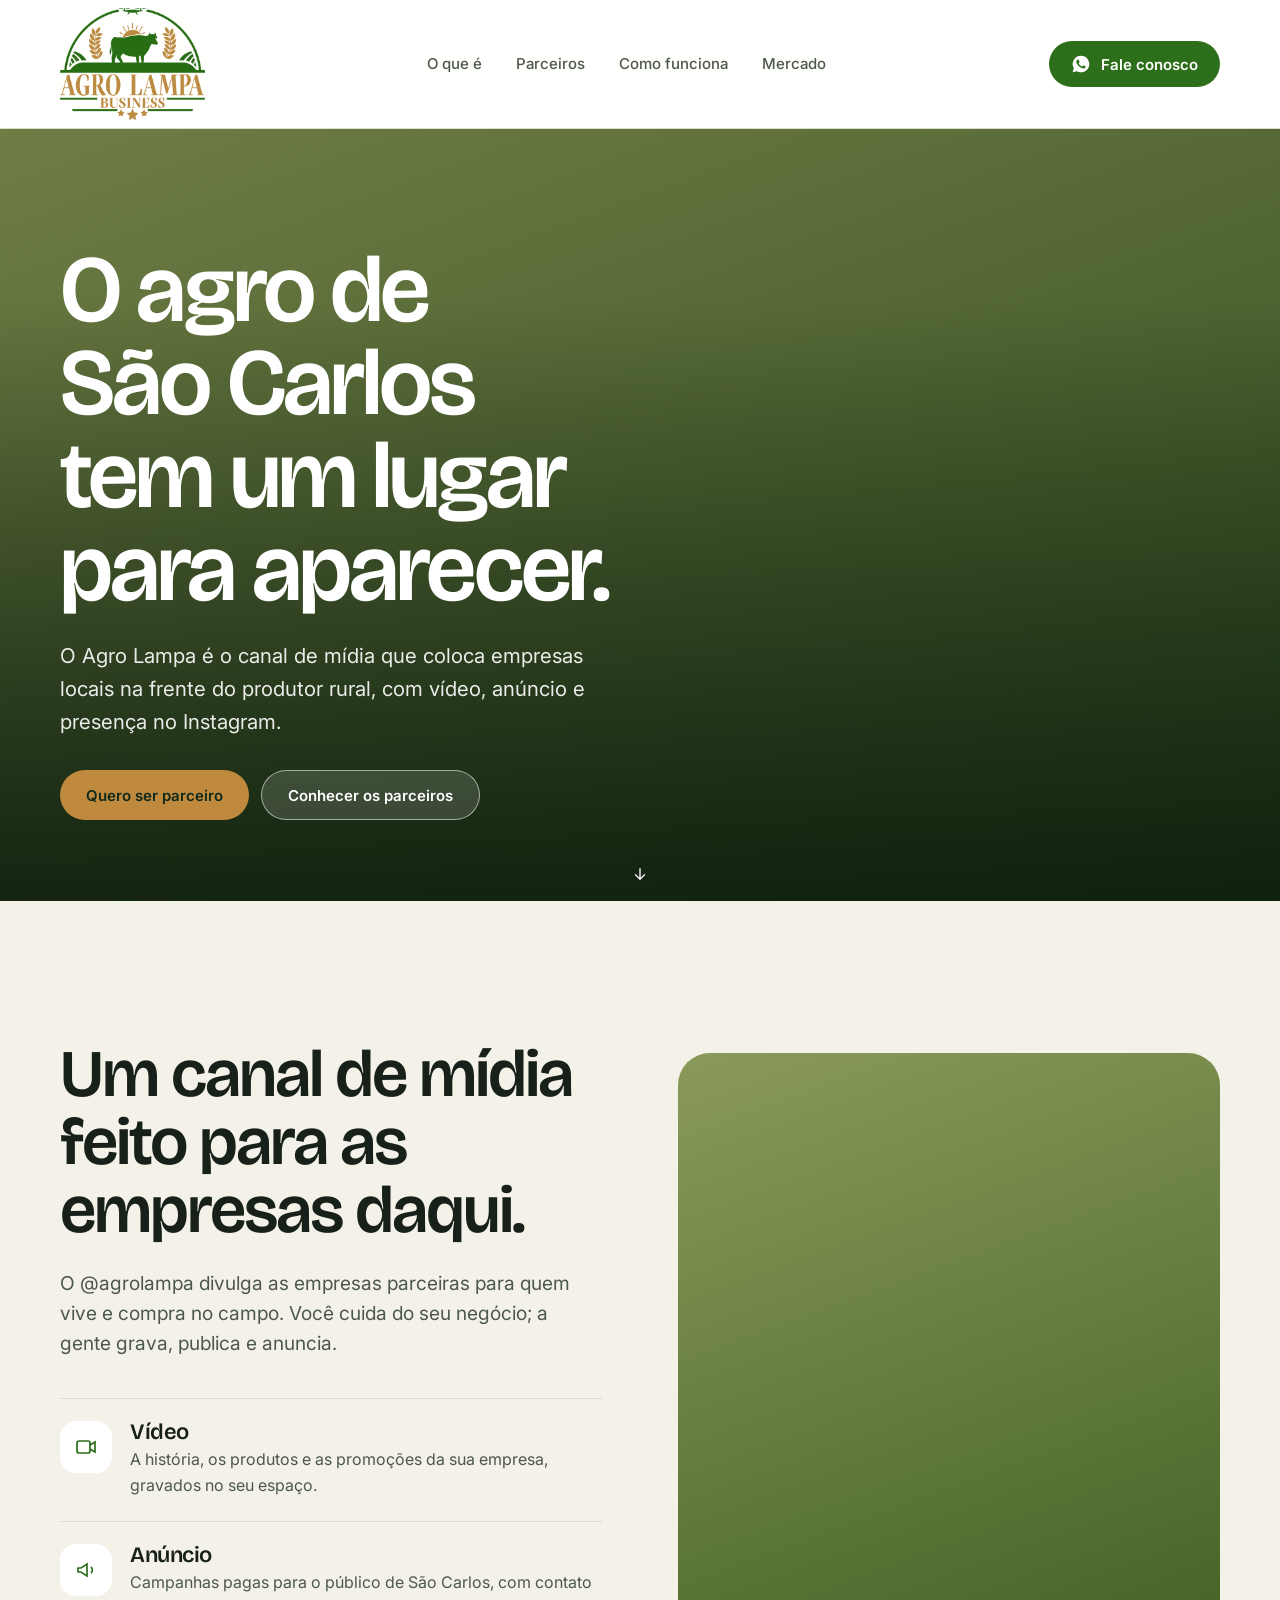
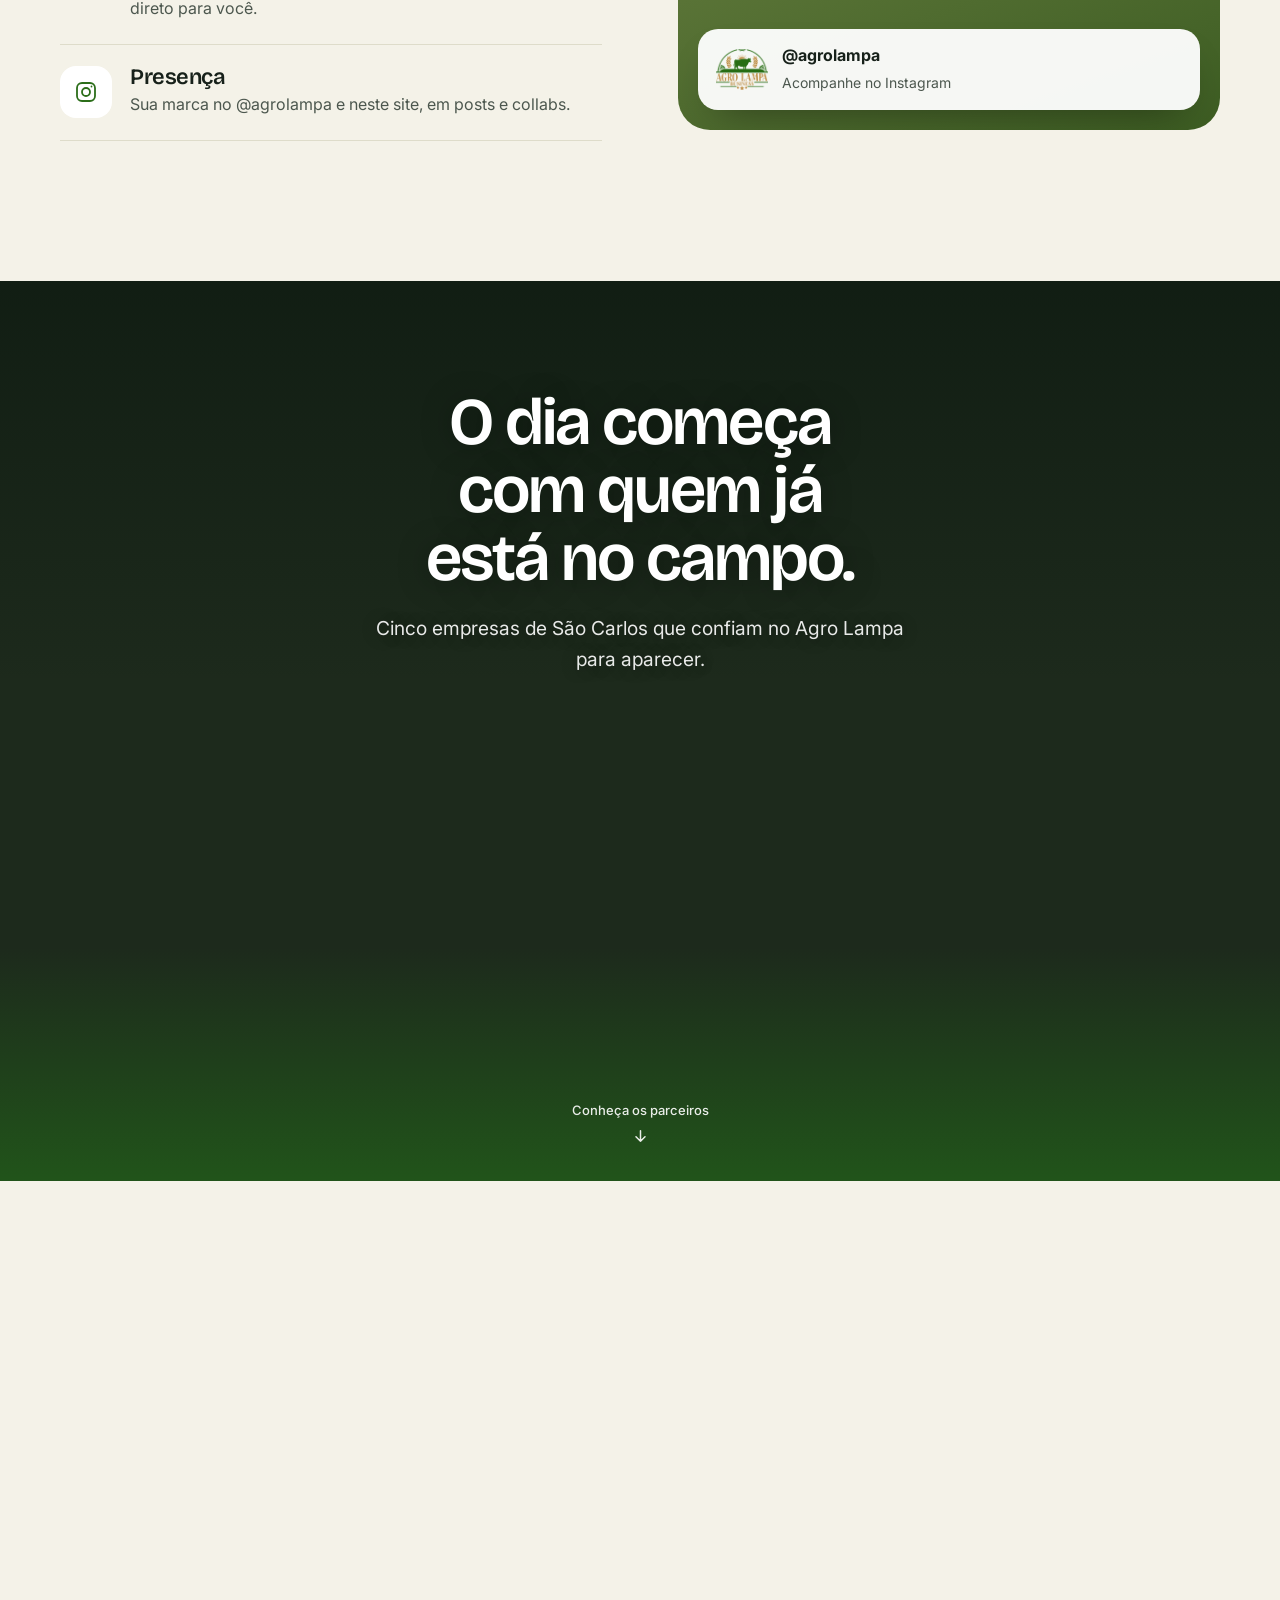
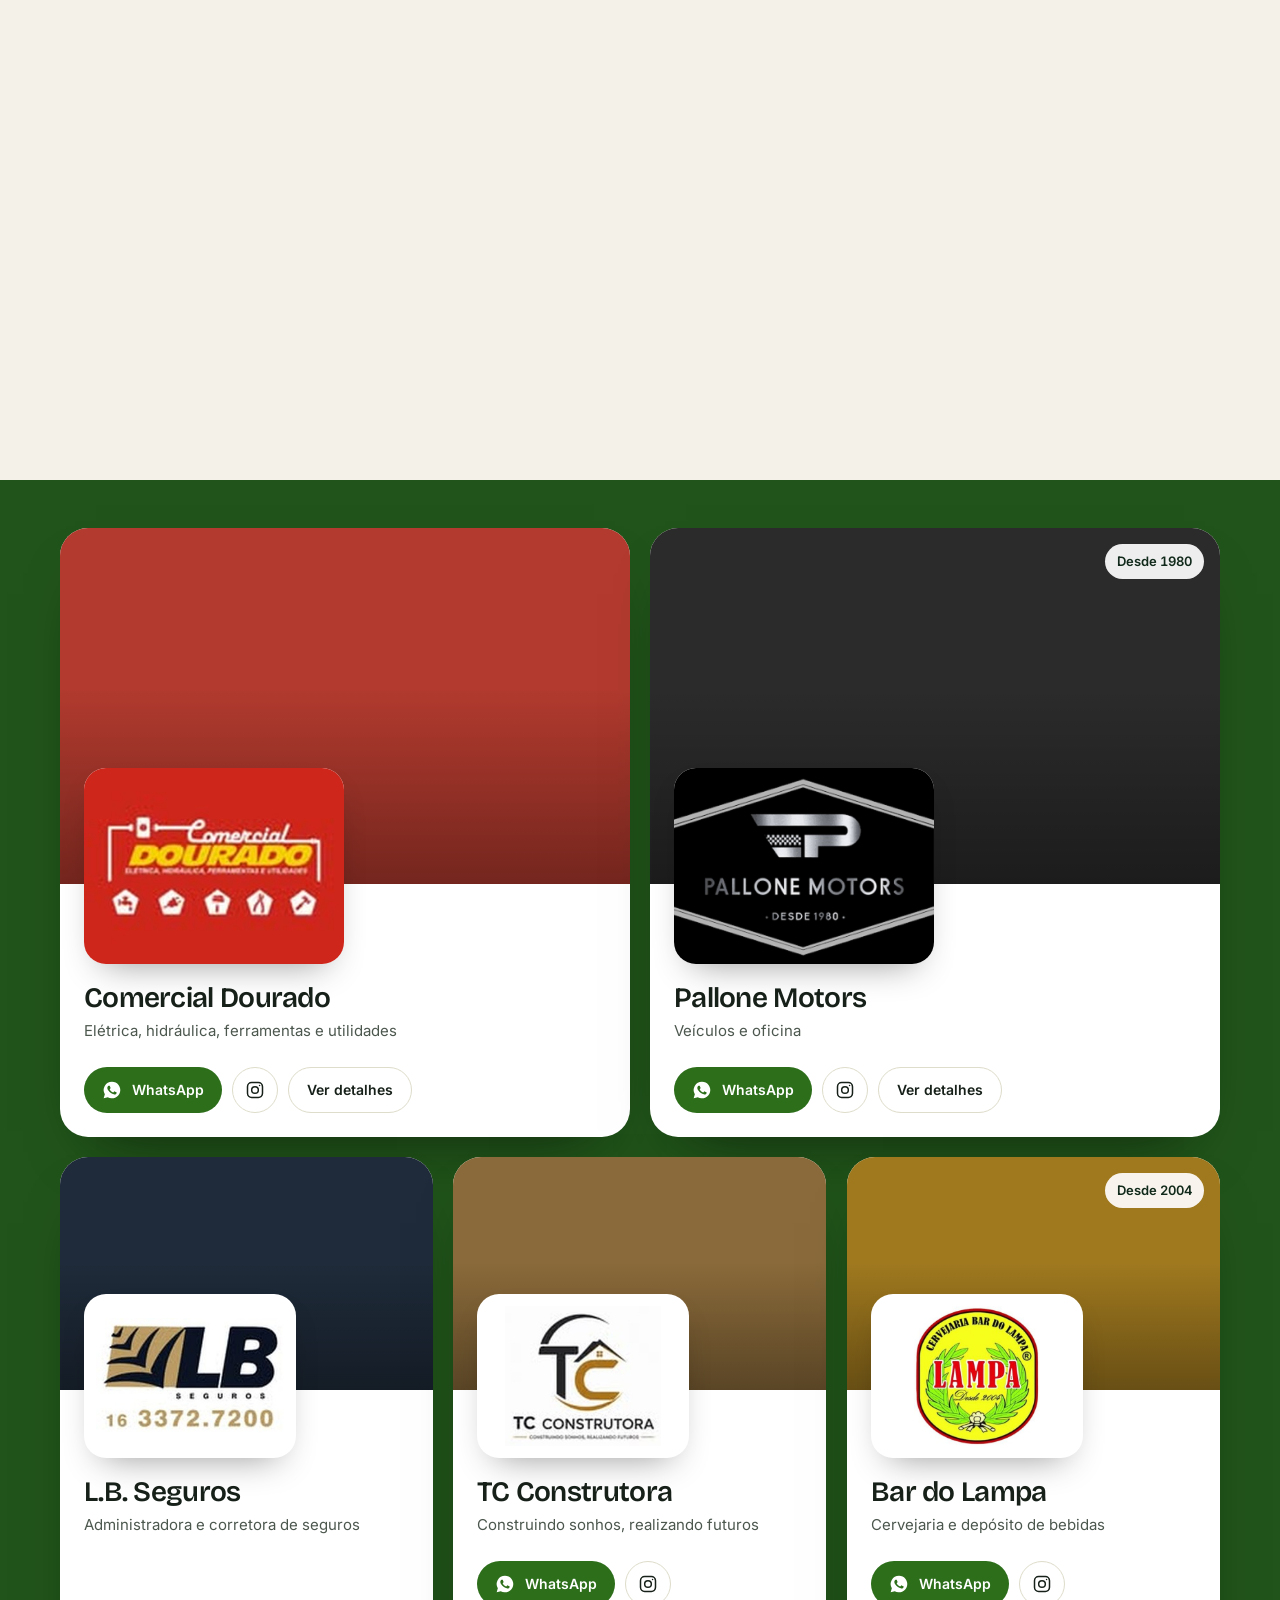
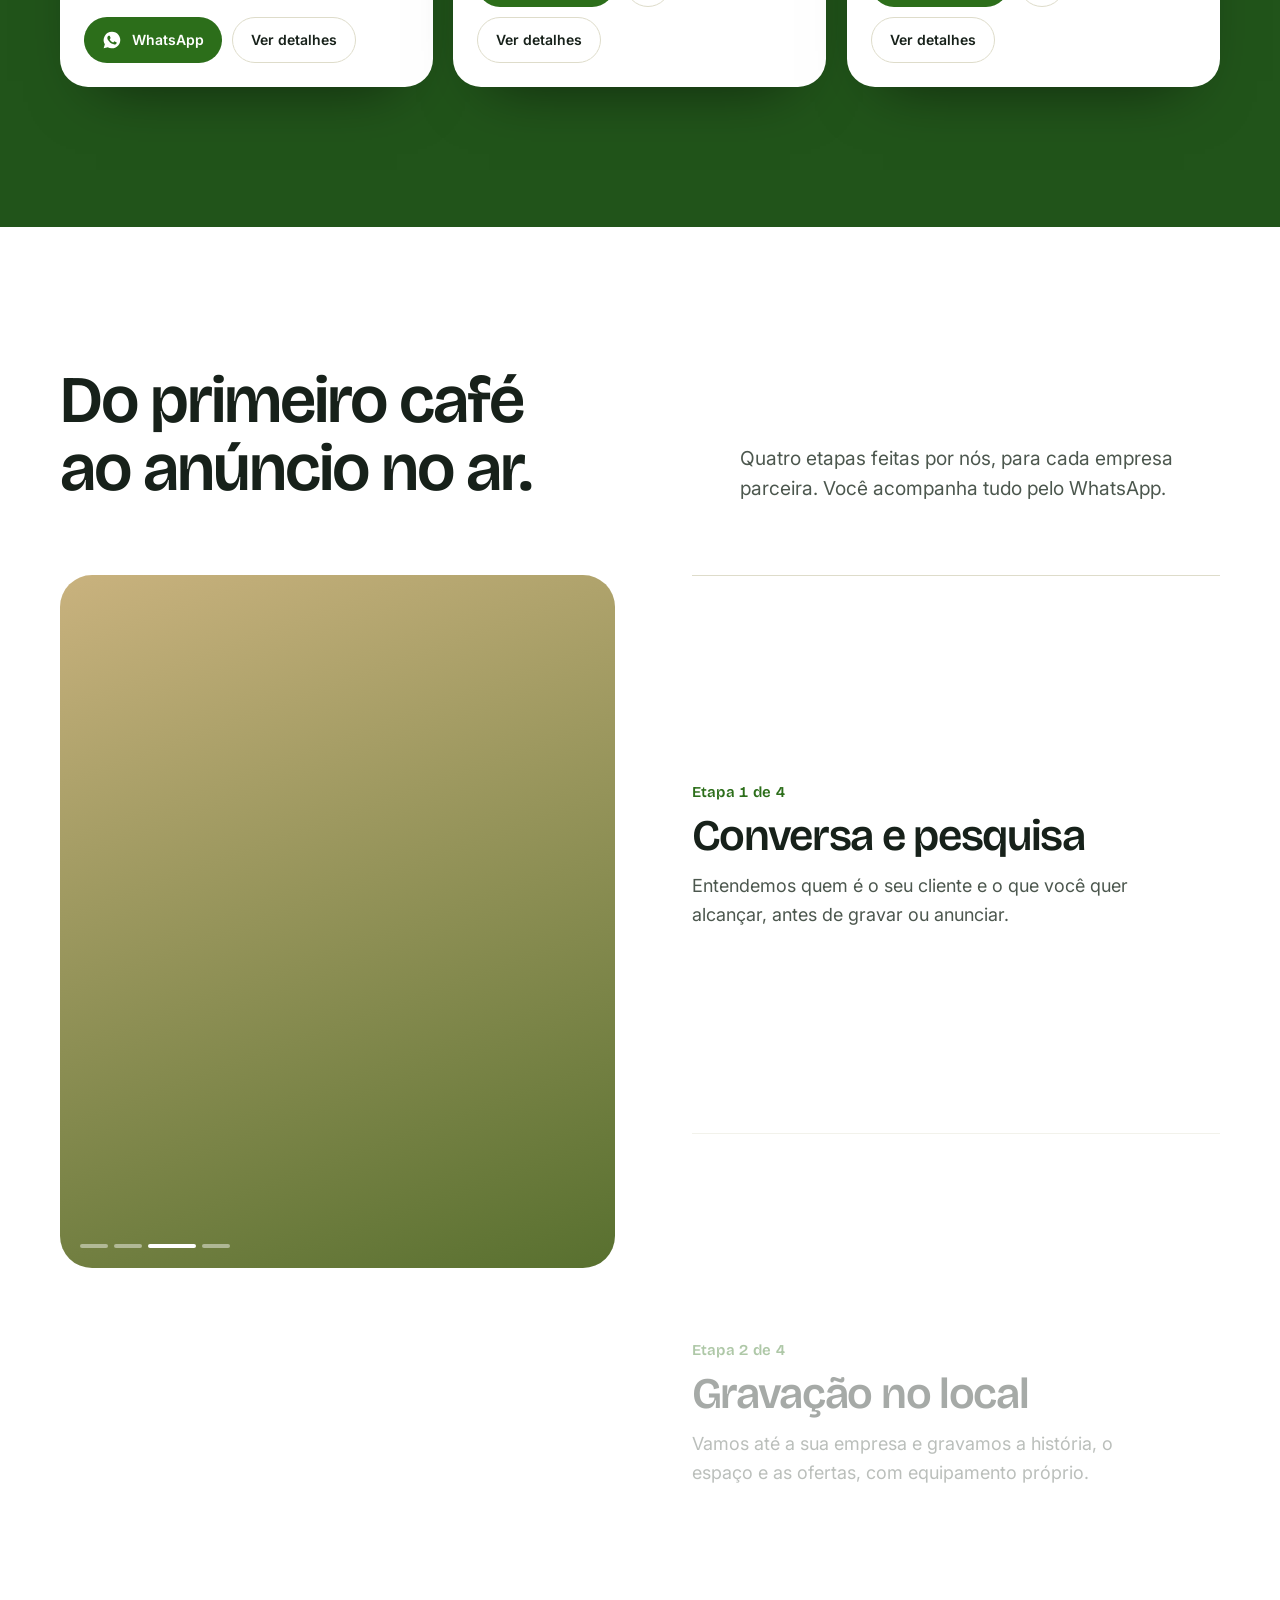
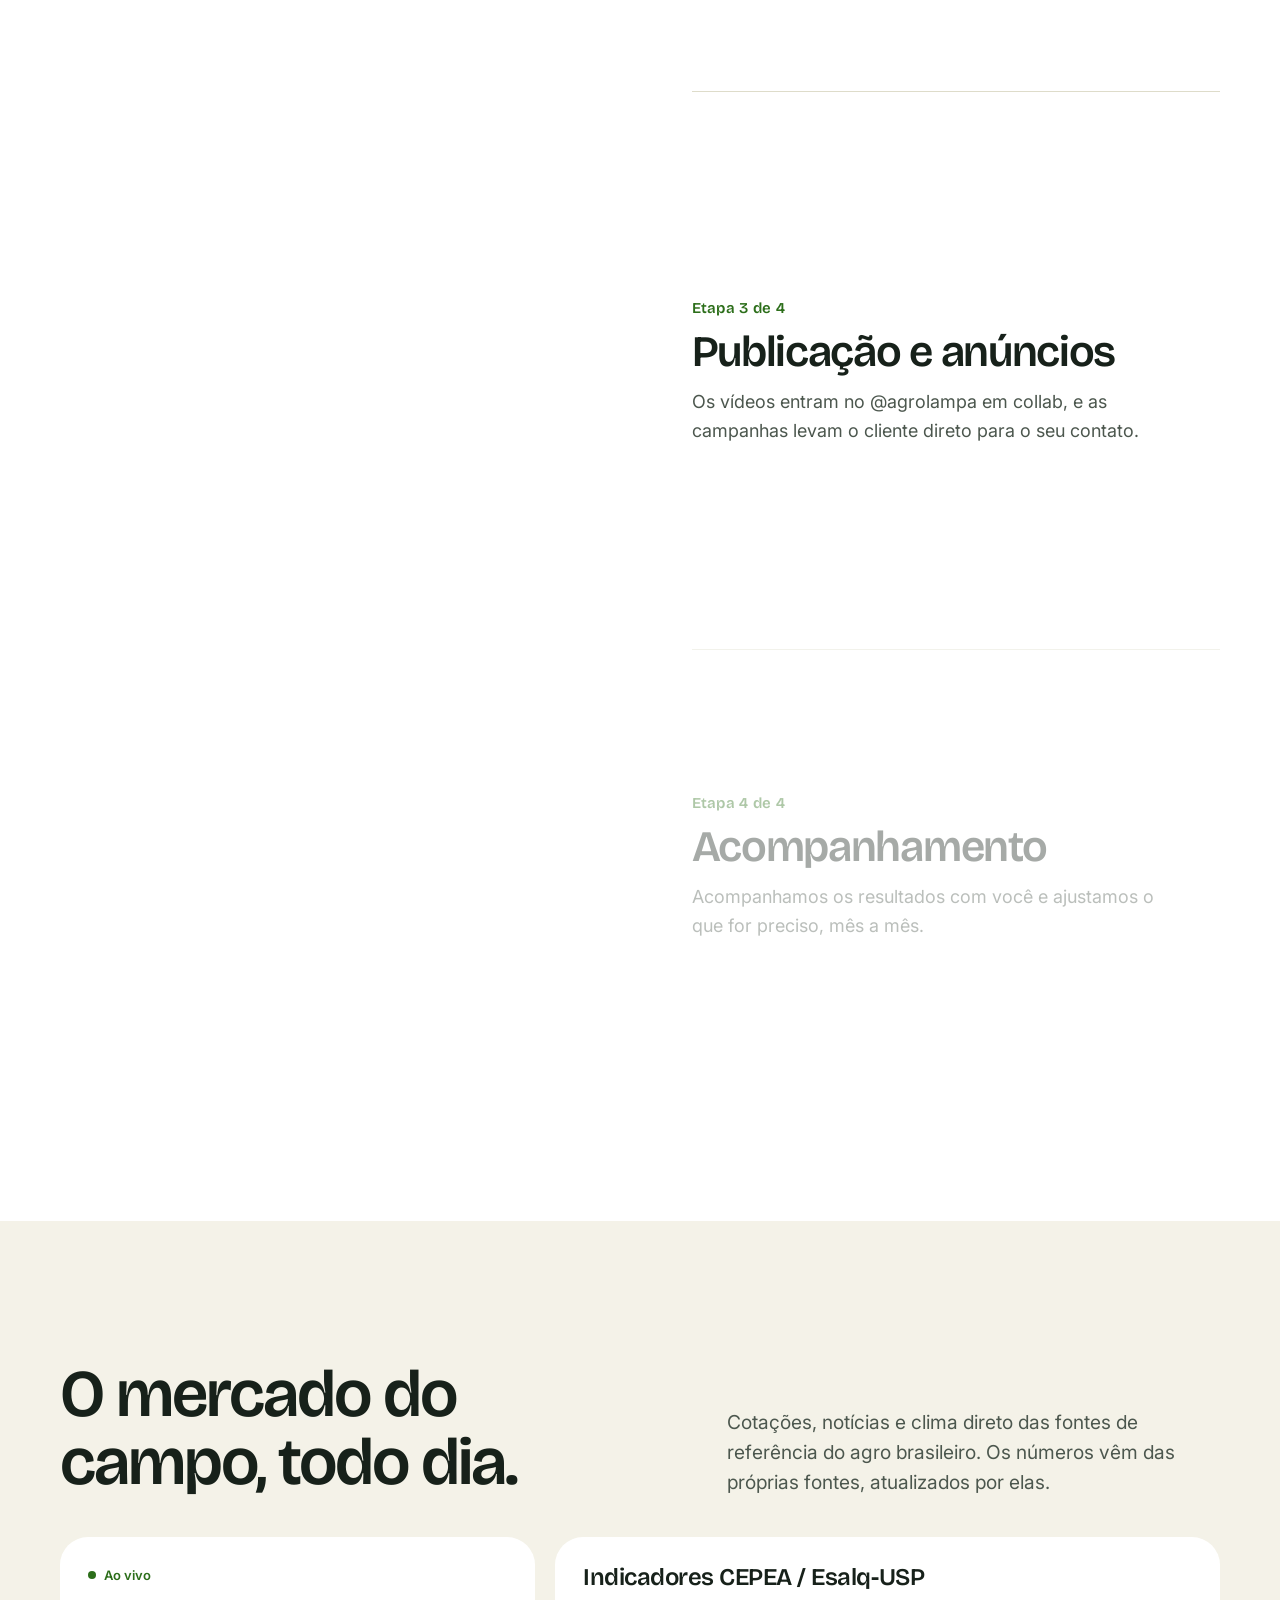
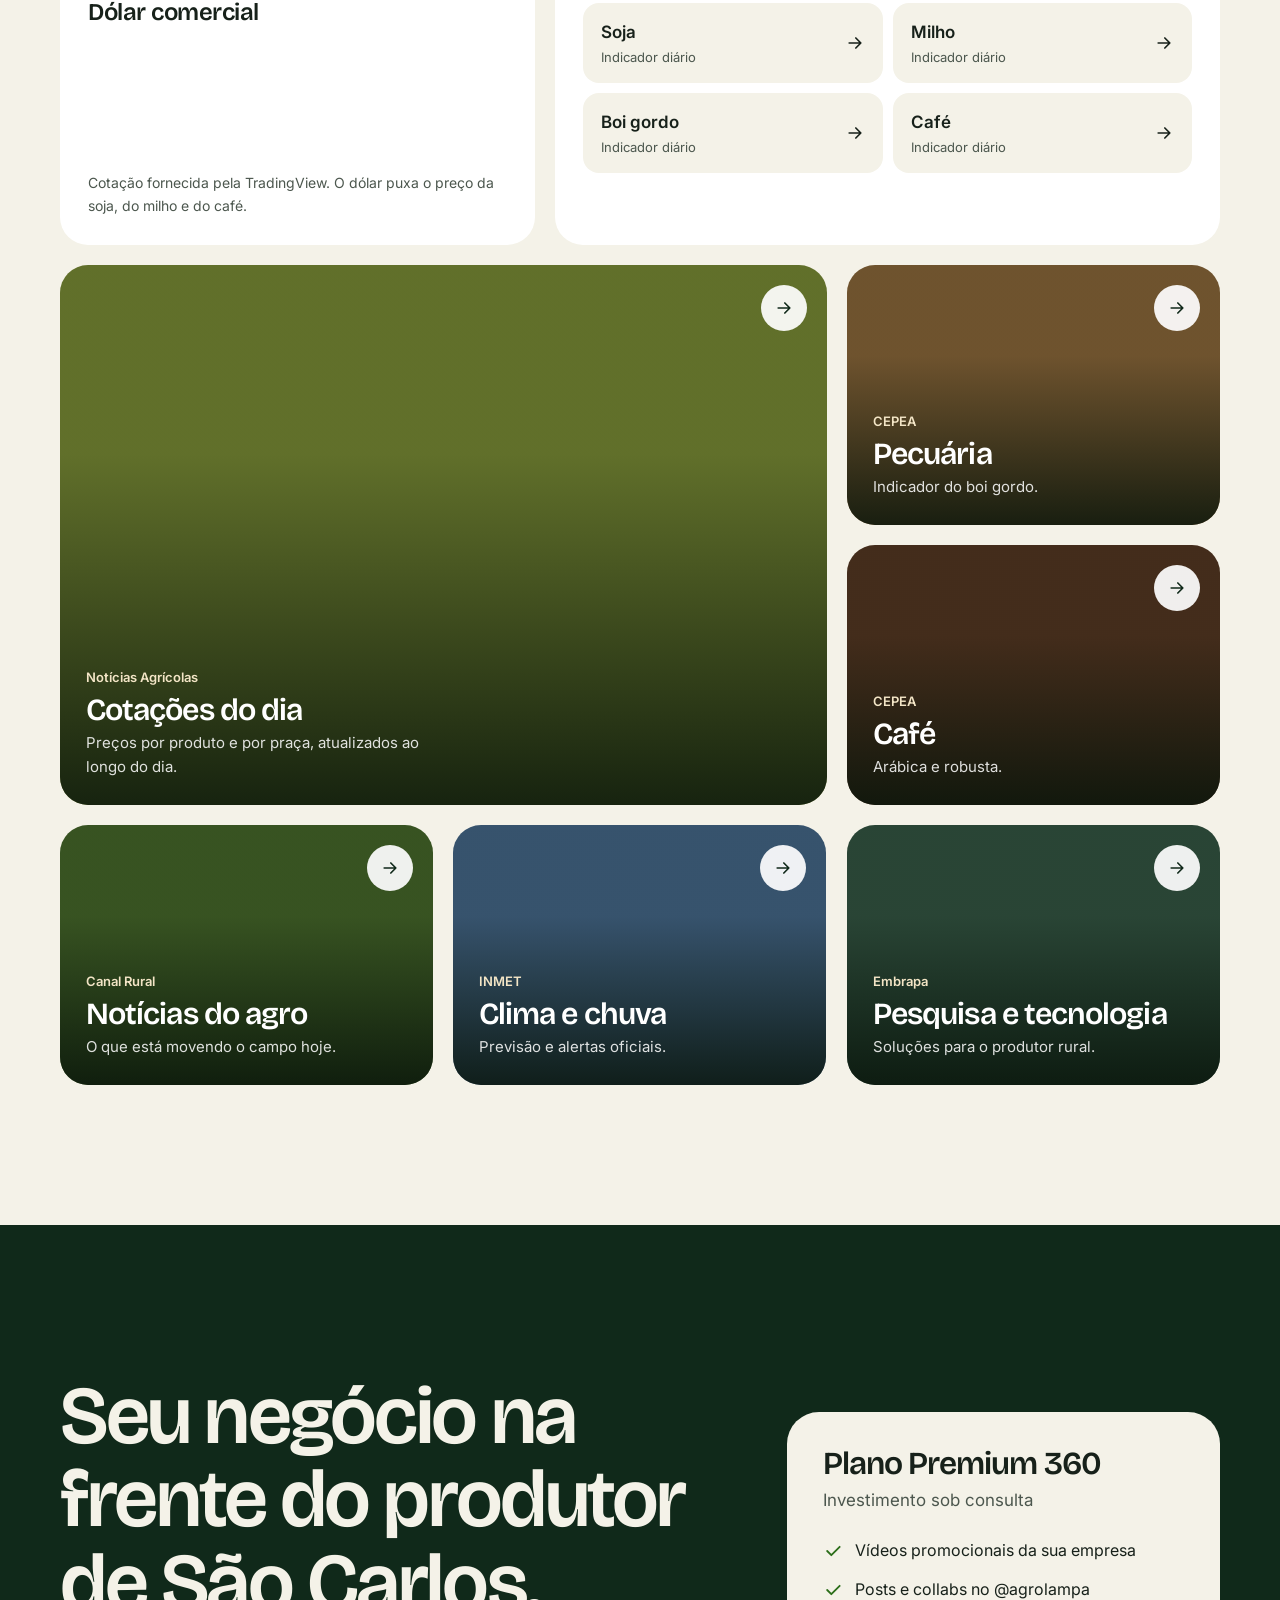
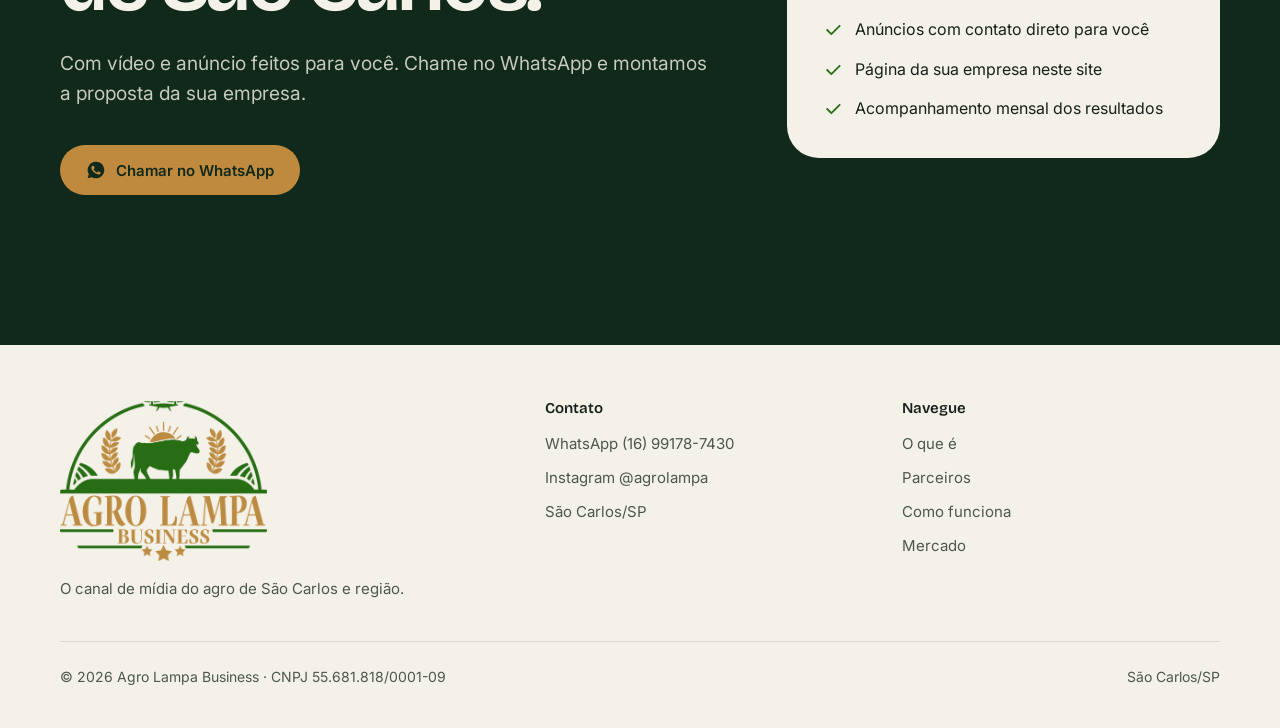
==== index.html @ 2cffe20c "Logo maior no cabeçalho e no rodapé; corrige rolagem lateral no celular Co-Authored-By: Claude Opus " ====
<!doctype html>
<html lang="pt-BR">
<head>
<meta charset="utf-8">
<meta name="viewport" content="width=device-width, initial-scale=1">
<title>Agro Lampa Business — O canal de mídia do agro de São Carlos</title>
<meta name="description" content="O Agro Lampa divulga empresas de São Carlos e região com vídeo, anúncio e presença no @agrolampa. Conheça os parceiros e fale com a gente pelo WhatsApp.">
<meta property="og:title" content="Agro Lampa Business — O canal de mídia do agro de São Carlos">
<meta property="og:description" content="Vídeo, anúncio e presença no @agrolampa para empresas de São Carlos e região.">
<meta property="og:url" content="https://www.agrolampa.com.br/">
<meta property="og:type" content="website">
<meta property="og:image" content="https://www.agrolampa.com.br/img/logo.png">
<meta name="theme-color" content="#ffffff">
<link rel="canonical" href="https://www.agrolampa.com.br/">
<link rel="icon" type="image/png" href="img/logo.png">
<link rel="preconnect" href="https://fonts.googleapis.com">
<link rel="preconnect" href="https://fonts.gstatic.com" crossorigin>
<link href="https://fonts.googleapis.com/css2?family=Bricolage+Grotesque:opsz,wght@12..96,400;12..96,500;12..96,600;12..96,700&family=Inter:wght@400;500;600&display=swap" rel="stylesheet">
<link rel="stylesheet" href="sites-incriveis.css">
<script src="sites-incriveis.js" defer></script>
<style>
/* Mundo: manhã no campo. Página clara e luminosa; o verde e o dourado do logo carregam a marca.
   Curva: foto → claro → amanhecer → campo verde (parceiros) → branco → claro → floresta → claro */
:root{
  --canvas:#f4f2e8; --branco:#ffffff; --tinta:#17211a; --tinta-suave:#4c574e; --linha:#dedcca;
  --folha:#2c6e1a; --folha-escura:#1f5212; --campo:#21541a; --floresta:#10291a;
  --ouro:#c08a3e; --ouro-claro:#f3e5c6; --creme-texto:#f4f2e8;
  --display:'Bricolage Grotesque', 'Segoe UI', system-ui, sans-serif;
  --sans:'Inter', ui-sans-serif, system-ui, -apple-system, 'Segoe UI', Roboto, sans-serif;
  --max:1240px; --gutter:clamp(16px,4vw,40px);
  --ease:cubic-bezier(.22,1,.36,1);
}
*{box-sizing:border-box;margin:0;padding:0}
html{scroll-behavior:smooth;scroll-padding-top:128px}
@media (prefers-reduced-motion:reduce){html{scroll-behavior:auto}}
body{background:var(--canvas);color:var(--tinta);font-family:var(--sans);font-size:17px;line-height:1.6;-webkit-font-smoothing:antialiased;overflow-x:hidden}
::selection{background:var(--ouro-claro);color:var(--floresta)}
img{display:block;max-width:100%}
main{overflow-x:clip}
a{color:inherit;text-underline-offset:4px}
:focus-visible{outline:3px solid var(--ouro);outline-offset:3px;border-radius:6px}
.wrap{max-width:var(--max);margin:0 auto;padding-left:max(var(--gutter), env(safe-area-inset-left,0px));padding-right:max(var(--gutter), env(safe-area-inset-right,0px))}
h1,h2,h3{font-family:var(--display);font-weight:600;letter-spacing:-.03em;line-height:1.02;text-wrap:balance}
h2{font-size:clamp(36px,5.2vw,68px)}
.lead{font-size:clamp(17px,1.5vw,20px);line-height:1.55;max-width:58ch;color:var(--tinta-suave)}
.icone{width:20px;height:20px;flex:none}

/* Botões */
.btn{display:inline-flex;align-items:center;justify-content:center;gap:10px;border-radius:100px;padding:14px 26px;min-height:50px;font:600 15px/1 var(--sans);text-decoration:none;border:0;cursor:pointer;transition:background .25s ease,transform .25s var(--ease),box-shadow .25s ease}
.btn:hover{transform:translateY(-2px)}
.btn-folha{background:var(--folha);color:#fff}
.btn-folha:hover{background:var(--folha-escura);box-shadow:0 10px 24px -10px rgba(31,82,18,.55)}
.btn-ouro{background:var(--ouro);color:var(--floresta)}
.btn-ouro:hover{background:#d39d52;box-shadow:0 10px 24px -10px rgba(192,138,62,.6)}
.btn-claro{background:rgba(255,255,255,.14);color:#fff;border:1px solid rgba(255,255,255,.55);backdrop-filter:blur(6px)}
.btn-claro:hover{background:rgba(255,255,255,.24)}
.btn-linha{background:transparent;color:var(--tinta);border:1px solid var(--linha)}
.btn-linha:hover{border-color:var(--tinta)}
.redondo{width:50px;min-width:50px;padding:0}

/* Cabeçalho branco com o logo original */
.topo{position:sticky;top:0;z-index:40;background:rgba(255,255,255,.94);backdrop-filter:saturate(1.4) blur(10px);border-bottom:1px solid var(--linha)}
.topo .wrap{display:flex;align-items:center;justify-content:space-between;gap:24px;height:128px}
.marca img{height:112px;width:auto;transition:transform .3s var(--ease)}
.marca:hover img{transform:scale(1.03)}
.menu{display:flex;gap:6px;list-style:none}
.menu a{display:block;padding:10px 14px;border-radius:100px;text-decoration:none;font-size:15px;font-weight:500;color:var(--tinta-suave);transition:background .2s ease,color .2s ease}
.menu a:hover{background:var(--canvas);color:var(--tinta)}
.topo .btn{min-height:46px;padding:12px 22px}
@media (max-width:920px){.menu{display:none}.topo .wrap{height:100px}.marca img{height:86px}.topo .btn{padding:10px 16px;font-size:14px;min-height:42px}}

/* 1 — Abertura */
.abertura{position:relative;min-height:min(820px,calc(100svh - 128px));display:flex;align-items:flex-end;overflow:hidden;color:#fff;background:linear-gradient(160deg,#6f7d45,#2f4a1d)}
.abertura-foto{position:absolute;inset:-10% 0;width:100%;height:120%;object-fit:cover}
.abertura::after{content:"";position:absolute;inset:auto 0 0;height:78%;background:linear-gradient(to top,rgba(9,24,12,.82),rgba(9,24,12,0));pointer-events:none}
.abertura .descer{bottom:18px}
.abertura .wrap{position:relative;z-index:1;width:100%;padding-block:clamp(48px,9vh,96px)}
.abertura h1{font-size:clamp(46px,7.4vw,104px);max-width:12ch;line-height:.98}
.abertura p{font-size:clamp(17px,1.6vw,21px);max-width:44ch;margin:24px 0 32px;color:rgba(255,255,255,.9)}
.acoes{display:flex;flex-wrap:wrap;gap:12px}

/* 2 — O que é */
.oque{padding-block:clamp(80px,11vw,140px)}
.oque-grade{display:grid;grid-template-columns:1fr 1fr;gap:clamp(40px,6vw,96px);align-items:center}
.oque h2{margin-bottom:24px;max-width:13ch}
.pilares{list-style:none;margin-top:40px;border-top:1px solid var(--linha)}
.pilares li{display:grid;grid-template-columns:52px 1fr;gap:18px;align-items:start;padding:22px 0;border-bottom:1px solid var(--linha)}
.pilares .ico{width:52px;height:52px;border-radius:16px;background:var(--branco);display:grid;place-items:center;color:var(--folha)}
.pilares .ico svg{width:24px;height:24px}
.pilares h3{font-size:22px;letter-spacing:-.02em;margin-bottom:4px}
.pilares p{color:var(--tinta-suave);font-size:16px}
.oque-midia{position:relative;border-radius:32px;overflow:hidden;aspect-ratio:4/5;max-width:100%;background:linear-gradient(160deg,#8a9a58,#3c5c22)}
.oque-midia img{width:100%;height:100%;object-fit:cover}
.selo-insta{position:absolute;left:20px;bottom:20px;right:20px;display:flex;align-items:center;gap:14px;background:rgba(255,255,255,.95);border-radius:20px;padding:14px 18px;text-decoration:none;box-shadow:0 18px 40px -20px rgba(0,0,0,.45)}
.selo-insta img{width:52px;height:52px;object-fit:contain}
.selo-insta b{display:block;font-size:16px}
.selo-insta span{font-size:14px;color:var(--tinta-suave)}
@media (max-width:900px){.oque-grade{grid-template-columns:1fr}.oque-midia{aspect-ratio:4/3}}

/* 3 — Amanhecer: foto real que clareia e sobe com a rolagem */
.amanhecer .fx-palco{display:block;background:#1d2a1c}
.nascer{position:absolute;inset:0;width:100%;height:100%;object-fit:cover;transform-origin:50% 70%;
  transform:translateY(calc((1 - var(--progresso,0)) * 10%)) scale(calc(1.22 - var(--progresso,0) * .22));
  filter:brightness(calc(.42 + var(--progresso,0) * .63)) saturate(calc(.7 + var(--progresso,0) * .45))}
.amanhecer .fx-palco::before{content:"";position:absolute;inset:0;z-index:1;pointer-events:none;
  background:linear-gradient(to bottom,rgba(10,22,14,.62),rgba(10,22,14,0) 45%);opacity:calc(1 - var(--progresso,0) * .45)}
.amanhecer .fx-palco::after{content:"";position:absolute;inset:auto 0 0;height:26%;z-index:1;pointer-events:none;background:linear-gradient(to bottom,rgba(33,84,26,0),var(--campo))}
.amanhecer .wrap{position:relative;z-index:3;padding-top:clamp(56px,12vh,120px);text-align:center;color:#fff}
.amanhecer h2{margin:0 auto;max-width:14ch;text-shadow:0 2px 30px rgba(0,0,0,.35)}
.amanhecer p{margin:20px auto 0;max-width:46ch;font-size:clamp(17px,1.5vw,20px);color:rgba(255,255,255,.9);text-shadow:0 1px 16px rgba(0,0,0,.4)}
.previa-logos{position:absolute;z-index:3;left:0;right:0;bottom:clamp(84px,14vh,130px);display:flex;justify-content:center;gap:clamp(10px,2vw,18px);flex-wrap:wrap;padding-inline:16px}
.previa-logos span{width:clamp(54px,8vw,96px);aspect-ratio:1;border-radius:20px;background:#fff;display:grid;place-items:center;padding:8px;box-shadow:0 16px 36px -16px rgba(0,0,0,.55);overflow:hidden}
.previa-logos span.cheio{padding:0}
.previa-logos img{width:100%;height:100%;object-fit:contain}
.previa-logos span.cheio img{object-fit:cover}
/* Seta pequena para descer */
.descer{position:absolute;z-index:4;left:50%;bottom:clamp(20px,4vh,36px);transform:translateX(-50%);display:flex;flex-direction:column;align-items:center;gap:6px;color:#fff;text-decoration:none;font-size:13px;font-weight:500;opacity:.9}
.descer svg{width:18px;height:18px;animation:descer 1.8s var(--ease) infinite}
.descer:hover{opacity:1}
@keyframes descer{0%,100%{transform:translateY(0)}50%{transform:translateY(5px)}}
@media (prefers-reduced-motion:reduce){.descer svg{animation:none}}
.fx-reduzido .amanhecer{--progresso:1}
.fx-reduzido .amanhecer .fx-palco{min-height:92vh;position:relative}

/* 4 — Parceiros no campo */
.parceiros{background:var(--campo);color:var(--creme-texto);padding-block:clamp(24px,4vw,48px) clamp(88px,11vw,140px);margin-top:-1px}
.grade-parceiros{display:grid;grid-template-columns:repeat(6,1fr);gap:20px}
.parceiro{grid-column:span 2;background:var(--branco);color:var(--tinta);border-radius:28px;overflow:hidden;display:flex;flex-direction:column;box-shadow:0 30px 60px -36px rgba(0,0,0,.6);transition:transform .45s var(--ease),box-shadow .45s var(--ease)}
.parceiro:hover{transform:translateY(-6px);box-shadow:0 40px 70px -34px rgba(0,0,0,.7)}
.parceiro.grande{grid-column:span 3}
.p-foto{position:relative;aspect-ratio:16/10;max-width:100%;overflow:hidden;background:var(--tom,#8a9a58)}
.p-foto>img{width:100%;height:100%;object-fit:cover;transition:transform .9s var(--ease)}
.parceiro:hover .p-foto>img{transform:scale(1.05)}
.p-foto::after{content:"";position:absolute;inset:0;background:linear-gradient(to top,rgba(0,0,0,.35),rgba(0,0,0,0) 55%)}
.p-desde{position:absolute;z-index:1;top:16px;right:16px;background:rgba(255,255,255,.92);color:var(--floresta);font-size:13px;font-weight:600;padding:7px 12px;border-radius:100px;font-variant-numeric:tabular-nums}
.p-logo{position:relative;z-index:2;margin:-96px 24px 0;width:212px;height:164px;border-radius:22px;background:var(--branco);display:grid;place-items:center;padding:12px;box-shadow:0 16px 36px -18px rgba(0,0,0,.45)}
.p-logo img{width:100%;height:100%;object-fit:contain;min-height:0}
.p-logo.cheio{padding:0;overflow:hidden}
.p-logo.cheio img{width:100%;height:100%;object-fit:cover}
.parceiro.grande .p-logo{width:260px;height:196px;margin-top:-116px}
.p-corpo{padding:20px 24px 24px;display:flex;flex-direction:column;gap:6px;flex:1}
.p-corpo h3{font-size:clamp(24px,2.2vw,30px);letter-spacing:-.025em}
.p-seg{color:var(--tinta-suave);font-size:15px}
.p-acoes{display:flex;gap:10px;margin-top:auto;padding-top:18px;flex-wrap:wrap}
.p-acoes .btn{min-height:46px;padding:12px 18px;font-size:14px}
.p-acoes .redondo{width:46px;min-width:46px;padding:0}
@media (max-width:1000px){.grade-parceiros{grid-template-columns:repeat(2,1fr)}.parceiro,.parceiro.grande{grid-column:span 1}.parceiro:last-child{grid-column:1/-1}}
@media (max-width:620px){.grade-parceiros{grid-template-columns:1fr}.parceiro:last-child{grid-column:auto}.p-logo,.parceiro.grande .p-logo{width:190px;height:148px;margin-top:-84px}}

/* Detalhes do parceiro */
dialog.ficha{border:0;padding:0;border-radius:28px;width:min(640px,calc(100vw - 32px));max-height:calc(100svh - 32px);margin:auto;color:var(--tinta);background:var(--branco);box-shadow:0 40px 90px -30px rgba(0,0,0,.6)}
dialog.ficha::backdrop{background:rgba(10,24,14,.55);backdrop-filter:blur(4px)}
dialog.ficha[open]{animation:abrir .45s var(--ease)}
@keyframes abrir{from{opacity:0;transform:translateY(24px) scale(.98)}}
.ficha-topo{display:flex;align-items:center;gap:20px;padding:28px 28px 0}
.ficha-topo .p-logo{margin:0;width:132px;height:104px;box-shadow:none;border:1px solid var(--linha)}
.ficha-topo h3{font-size:30px}
.ficha-corpo{padding:20px 28px 28px;display:grid;gap:18px}
.ficha-corpo p{color:var(--tinta-suave)}
.contatos{list-style:none;display:grid;gap:10px}
.contatos li{display:flex;align-items:center;gap:12px;padding:14px 16px;border-radius:16px;background:var(--canvas)}
.contatos a{font-weight:600;text-decoration:none}
.contatos a:hover{text-decoration:underline}
.contatos small{display:block;font-size:13px;color:var(--tinta-suave)}
.fechar{position:absolute;top:14px;right:14px;width:44px;height:44px;border-radius:50%;border:0;background:var(--canvas);cursor:pointer;display:grid;place-items:center}
.fechar:hover{background:var(--linha)}
@media (prefers-reduced-motion:reduce){dialog.ficha[open]{animation:none}}

/* 5 — Como funciona: mídia fixa + passos */
.como{background:var(--branco);padding-block:clamp(88px,11vw,140px)}
.como-intro{display:flex;justify-content:space-between;align-items:flex-end;gap:32px;flex-wrap:wrap;margin-bottom:clamp(40px,6vw,72px)}
.como-intro h2{max-width:12ch}
.como-intro p{max-width:40ch}
.como-grade{display:grid;grid-template-columns:1.05fr 1fr;gap:clamp(32px,6vw,88px);align-items:start}
.como-midia{position:sticky;top:152px;aspect-ratio:4/5;max-width:100%;border-radius:32px;overflow:hidden;background:linear-gradient(160deg,#c9b27e,#58702f)}
.como-midia img{position:absolute;inset:0;width:100%;height:100%;object-fit:cover;opacity:0;transform:scale(1.08);filter:saturate(.8);transition:opacity .8s var(--ease),transform 1.4s var(--ease),filter .8s ease}
.como-midia img.ativa{opacity:1;transform:none;filter:none}
.como-marcador{position:absolute;z-index:2;left:20px;bottom:20px;display:flex;gap:6px}
.como-marcador i{width:28px;height:4px;border-radius:4px;background:rgba(255,255,255,.45);transition:background .4s ease,width .4s var(--ease)}
.como-marcador i.ativa{background:#fff;width:48px}
.passos{list-style:none}
.passo{min-height:62vh;display:flex;flex-direction:column;justify-content:center;padding-block:32px;border-top:1px solid var(--linha);opacity:.38;transition:opacity .5s ease}
.passo:last-child{min-height:48vh}
.passo.ativo{opacity:1}
.passo-num{font-family:var(--display);font-size:15px;font-weight:600;color:var(--folha);font-variant-numeric:tabular-nums;letter-spacing:.02em}
.passo h3{font-size:clamp(30px,3.4vw,44px);margin:10px 0 14px}
.passo p{color:var(--tinta-suave);max-width:44ch;font-size:18px}
.passo-img{display:none}
@media (max-width:900px){
  .como-grade{grid-template-columns:1fr}
  .como-midia{display:none}
  .passo{min-height:0;opacity:1;padding-block:28px}
  .passo-img{display:block;aspect-ratio:16/10;max-width:100%;border-radius:22px;overflow:hidden;margin-bottom:20px;background:linear-gradient(160deg,#c9b27e,#58702f)}
  .passo-img img{width:100%;height:100%;object-fit:cover}
}
.fx-reduzido .passo{opacity:1}

/* 6 — Mercado */
.mercado{padding-block:clamp(88px,11vw,140px)}
.mercado-topo{display:grid;grid-template-columns:1.1fr .9fr;gap:clamp(32px,5vw,72px);align-items:end;margin-bottom:40px}
.mercado-topo h2{max-width:13ch}
.ao-vivo{display:grid;grid-template-columns:1fr 1.4fr;gap:20px;margin-bottom:20px}
.painel{background:var(--branco);border-radius:28px;padding:28px;display:flex;flex-direction:column;gap:14px;min-width:0}
.painel h3{font-size:24px;letter-spacing:-.02em}
.painel .nota{font-size:14px;color:var(--tinta-suave)}
.pulso{display:inline-flex;align-items:center;gap:8px;font-size:13px;font-weight:600;color:var(--folha)}
.pulso::before{content:"";width:8px;height:8px;border-radius:50%;background:var(--folha);box-shadow:0 0 0 0 rgba(44,110,26,.5);animation:pulso 2s infinite}
@keyframes pulso{70%{box-shadow:0 0 0 10px rgba(44,110,26,0)}100%{box-shadow:0 0 0 0 rgba(44,110,26,0)}}
@media (prefers-reduced-motion:reduce){.pulso::before{animation:none}}
.tv{min-height:120px}
.indicadores{list-style:none;display:grid;grid-template-columns:1fr 1fr;gap:10px}
.indicadores a{display:flex;justify-content:space-between;align-items:center;gap:12px;padding:16px 18px;border-radius:16px;background:var(--canvas);text-decoration:none;font-weight:600;transition:background .2s ease}
.indicadores a:hover{background:var(--ouro-claro)}
.indicadores small{display:block;font-weight:400;font-size:13px;color:var(--tinta-suave)}
#cepea-widget:empty{display:none}
.bento{display:grid;grid-template-columns:repeat(6,1fr);grid-auto-rows:minmax(260px,auto);gap:20px}
.tema{position:relative;grid-column:span 2;border-radius:28px;overflow:hidden;color:#fff;text-decoration:none;display:flex;align-items:flex-end;min-height:260px;background:var(--tom,#4d6a2c);isolation:isolate}
.tema.largo{grid-column:span 4}
.tema.alto{grid-row:span 2}
.tema img{position:absolute;inset:0;width:100%;height:100%;object-fit:cover;z-index:-2;transition:transform .9s var(--ease)}
.tema::before{content:"";position:absolute;inset:0;z-index:-1;background:linear-gradient(to top,rgba(8,20,10,.85),rgba(8,20,10,.1) 65%)}
.tema:hover img{transform:scale(1.06)}
.tema-txt{padding:26px;display:grid;gap:6px}
.tema-fonte{font-size:13px;font-weight:600;color:var(--ouro-claro)}
.tema h3{font-size:clamp(24px,2.4vw,34px)}
.tema p{font-size:15px;color:rgba(255,255,255,.86);max-width:40ch}
.tema .seta{position:absolute;top:20px;right:20px;width:46px;height:46px;border-radius:50%;background:rgba(255,255,255,.92);color:var(--floresta);display:grid;place-items:center;transition:transform .4s var(--ease)}
.tema:hover .seta{transform:rotate(-45deg)}
@media (max-width:1000px){.mercado-topo,.ao-vivo{grid-template-columns:1fr}.bento{grid-template-columns:repeat(2,1fr)}.tema,.tema.largo{grid-column:span 1}.tema.alto{grid-row:auto}.tema.largo{grid-column:1/-1}}
@media (max-width:620px){.bento{grid-template-columns:1fr}.tema.largo{grid-column:auto}.indicadores{grid-template-columns:1fr}}

/* 7 — Fechamento */
.fechamento{background:var(--floresta);color:var(--creme-texto);padding-block:clamp(96px,12vw,150px)}
.fechamento-grade{display:grid;grid-template-columns:1.2fr .8fr;gap:clamp(40px,6vw,88px);align-items:center}
.fechamento h2{font-size:clamp(42px,6.4vw,84px);max-width:13ch;margin-bottom:24px}
.fechamento .lead{color:rgba(244,242,232,.8);margin-bottom:36px}
.plano{background:var(--canvas);color:var(--tinta);border-radius:32px;padding:36px}
.plano h3{font-size:32px}
.plano .preco{color:var(--tinta-suave);margin-top:6px}
.plano ul{list-style:none;margin-top:24px;display:grid;gap:14px}
.plano li{display:flex;gap:12px;align-items:flex-start;font-size:16px}
.plano li svg{width:20px;height:20px;color:var(--folha);flex:none;margin-top:3px}
@media (max-width:900px){.fechamento-grade{grid-template-columns:1fr}}

/* Rodapé claro com o logo original */
.rodape{padding-block:56px 40px;font-size:15px;color:var(--tinta-suave)}
.rodape .wrap{display:grid;grid-template-columns:1.4fr 1fr 1fr;gap:40px}
.rodape img{height:160px;width:auto;margin-bottom:16px}
.rodape h4{font:600 15px/1 var(--display);color:var(--tinta);margin-bottom:16px}
.rodape ul{list-style:none;display:grid;gap:10px}
.rodape a{text-decoration:none}
.rodape a:hover{color:var(--tinta);text-decoration:underline}
.rodape .base{grid-column:1/-1;border-top:1px solid var(--linha);padding-top:24px;display:flex;justify-content:space-between;gap:12px;flex-wrap:wrap;font-size:14px}
@media (max-width:760px){.rodape .wrap{grid-template-columns:1fr}}

.zap-fixo{position:fixed;right:calc(16px + env(safe-area-inset-right,0px));bottom:calc(16px + env(safe-area-inset-bottom,0px));z-index:50;width:58px;height:58px;border-radius:50%;background:var(--folha);color:#fff;display:none;place-items:center;box-shadow:0 12px 28px -10px rgba(0,0,0,.5)}
.zap-fixo svg{width:28px;height:28px}
@media (max-width:760px){.zap-fixo{display:grid}}
</style>
</head>
<body>

<svg width="0" height="0" style="position:absolute" aria-hidden="true">
  <symbol id="i-zap" viewBox="0 0 24 24"><path fill="currentColor" d="M12 2a10 10 0 0 0-8.6 15.1L2 22l5-1.3A10 10 0 1 0 12 2Zm5.3 14.1c-.2.6-1.3 1.2-1.8 1.2-.5.1-1 .1-3.3-.8-2.8-1.1-4.5-3.9-4.7-4.1-.1-.2-1.1-1.5-1.1-2.9s.7-2.1 1-2.4c.3-.3.6-.3.8-.3h.6c.2 0 .4 0 .6.5l.8 2c.1.2.1.4 0 .5l-.4.6-.4.4c-.1.2-.3.3-.1.6.2.3.8 1.3 1.6 2.1 1.1 1 2 1.3 2.3 1.4.3.1.5.1.6-.1l.8-1c.2-.3.4-.2.6-.1l1.9.9c.3.1.5.2.5.3.1.2.1.7-.2 1.2Z"/></symbol>
  <symbol id="i-insta" viewBox="0 0 24 24"><g fill="none" stroke="currentColor" stroke-width="1.8"><rect x="3" y="3" width="18" height="18" rx="5"/><circle cx="12" cy="12" r="4"/><circle cx="17.5" cy="6.5" r=".9" fill="currentColor" stroke="none"/></g></symbol>
  <symbol id="i-tel" viewBox="0 0 24 24"><path fill="none" stroke="currentColor" stroke-width="1.8" stroke-linejoin="round" d="M5 4h4l2 5-2.5 1.5a11 11 0 0 0 5 5L15 13l5 2v4a2 2 0 0 1-2 2A16 16 0 0 1 3 6a2 2 0 0 1 2-2Z"/></symbol>
  <symbol id="i-mail" viewBox="0 0 24 24"><g fill="none" stroke="currentColor" stroke-width="1.8"><rect x="3" y="5" width="18" height="14" rx="3"/><path d="m4 7 8 6 8-6"/></g></symbol>
  <symbol id="i-seta" viewBox="0 0 24 24"><path fill="none" stroke="currentColor" stroke-width="2" stroke-linecap="round" stroke-linejoin="round" d="M5 12h14M13 6l6 6-6 6"/></symbol>
  <symbol id="i-x" viewBox="0 0 24 24"><path fill="none" stroke="currentColor" stroke-width="2" stroke-linecap="round" d="M6 6l12 12M18 6 6 18"/></symbol>
  <symbol id="i-ok" viewBox="0 0 24 24"><path fill="none" stroke="currentColor" stroke-width="2.2" stroke-linecap="round" stroke-linejoin="round" d="m5 12 5 5L20 7"/></symbol>
</svg>

<header class="topo">
  <div class="wrap">
    <a class="marca" href="#inicio" aria-label="Agro Lampa Business — início"><img src="img/logo.png" alt="Agro Lampa Business" width="162" height="112"></a>
    <nav aria-label="Principal">
      <ul class="menu">
        <li><a href="#o-que-e">O que é</a></li>
        <li><a href="#parceiros">Parceiros</a></li>
        <li><a href="#como-funciona">Como funciona</a></li>
        <li><a href="#mercado">Mercado</a></li>
      </ul>
    </nav>
    <a class="btn btn-folha" href="https://wa.me/5516991787430?text=Ol%C3%A1!%20Vim%20pelo%20site%20do%20Agro%20Lampa." target="_blank" rel="noopener"><svg class="icone"><use href="#i-zap"/></svg>Fale conosco</a>
  </div>
</header>

<main id="inicio">

<!-- 1 · ABERTURA -->
<section class="abertura">
  <img class="abertura-foto" data-fx-paralaxe="0.12" src="https://images.unsplash.com/photo-1500382017468-9049fed747ef?fm=jpg&q=80&w=2400&auto=format&fit=crop" alt="Campo dourado ao entardecer" onerror="this.remove()">
  <div class="wrap">
    <h1 data-fx="palavras">O agro de São Carlos tem um lugar para aparecer.</h1>
    <p data-fx="subir" data-fx-atraso="450">O Agro Lampa é o canal de mídia que coloca empresas locais na frente do produtor rural, com vídeo, anúncio e presença no Instagram.</p>
    <div class="acoes" data-fx="subir" data-fx-atraso="650">
      <a class="btn btn-ouro" href="https://wa.me/5516991787430?text=Ol%C3%A1!%20Quero%20ser%20parceiro%20do%20Agro%20Lampa." target="_blank" rel="noopener">Quero ser parceiro</a>
      <a class="btn btn-claro" href="#parceiros">Conhecer os parceiros</a>
    </div>
  </div>
  <a class="descer" href="#o-que-e" aria-label="Descer para o conteúdo"><svg viewBox="0 0 24 24" fill="none" stroke="currentColor" stroke-width="2" stroke-linecap="round" stroke-linejoin="round" aria-hidden="true"><path d="M12 5v14M6 13l6 6 6-6"/></svg></a>
</section>

<!-- 2 · O QUE É -->
<section class="oque" id="o-que-e">
  <div class="wrap oque-grade">
    <div>
      <h2 data-fx="subir">Um canal de mídia feito para as empresas daqui.</h2>
      <p class="lead" data-fx="subir" data-fx-atraso="120">O @agrolampa divulga as empresas parceiras para quem vive e compra no campo. Você cuida do seu negócio; a gente grava, publica e anuncia.</p>
      <ul class="pilares">
        <li data-fx="esquerda"><span class="ico"><svg viewBox="0 0 24 24" fill="none" stroke="currentColor" stroke-width="1.7"><rect x="3" y="6" width="13" height="12" rx="2"/><path d="m16 10 5-3v10l-5-3"/></svg></span><div><h3>Vídeo</h3><p>A história, os produtos e as promoções da sua empresa, gravados no seu espaço.</p></div></li>
        <li data-fx="esquerda" data-fx-atraso="120"><span class="ico"><svg viewBox="0 0 24 24" fill="none" stroke="currentColor" stroke-width="1.7"><path d="M4 10v4h3l6 4V6L7 10H4Z"/><path d="M17 9a4 4 0 0 1 0 6"/></svg></span><div><h3>Anúncio</h3><p>Campanhas pagas para o público de São Carlos, com contato direto para você.</p></div></li>
        <li data-fx="esquerda" data-fx-atraso="240"><span class="ico"><svg viewBox="0 0 24 24"><use href="#i-insta"/></svg></span><div><h3>Presença</h3><p>Sua marca no @agrolampa e neste site, em posts e collabs.</p></div></li>
      </ul>
    </div>
    <div class="oque-midia" data-fx="crescer">
      <img src="https://images.unsplash.com/photo-1492691527719-9d1e07e534b4?fm=jpg&q=80&w=1600&auto=format&fit=crop" alt="Câmera gravando em ambiente externo" loading="lazy" onerror="this.remove()">
      <a class="selo-insta" href="https://instagram.com/agrolampa" target="_blank" rel="noopener">
        <img src="img/logo.png" alt="" width="52" height="52">
        <div><b>@agrolampa</b><span>Acompanhe no Instagram</span></div>
      </a>
    </div>
  </div>
</section>

<!-- 3 · AMANHECER (foto real com a rolagem) -->
<section class="amanhecer" data-fx-fixa data-fx-altura="2" aria-label="Parceiros">
  <div class="fx-palco">
    <img class="nascer" src="https://images.unsplash.com/photo-1721671052520-34d0f0a82648?fm=jpg&q=80&w=2400&auto=format&fit=crop" alt="Sol nascendo sobre o campo" loading="lazy" onerror="this.remove()">
    <div class="wrap">
      <h2>O dia começa com quem já está no campo.</h2>
      <p>Cinco empresas de São Carlos que confiam no Agro Lampa para aparecer.</p>
    </div>
    <div class="previa-logos" aria-hidden="true">
      <span class="cheio" data-fx-y="60,0" data-fx-opacidade="0,1" data-fx-faixa="0.25,0.55"><img src="img/parceiros/logo-comercial-dourado.jpg" alt=""></span>
      <span class="cheio" data-fx-y="60,0" data-fx-opacidade="0,1" data-fx-faixa="0.32,0.62"><img src="img/parceiros/logo-pallone-motors.jpg" alt=""></span>
      <span data-fx-y="60,0" data-fx-opacidade="0,1" data-fx-faixa="0.39,0.69"><img src="img/parceiros/logo-lb-seguros.jpg" alt=""></span>
      <span data-fx-y="60,0" data-fx-opacidade="0,1" data-fx-faixa="0.46,0.76"><img src="img/parceiros/logo-tc-construtora.jpg" alt=""></span>
      <span data-fx-y="60,0" data-fx-opacidade="0,1" data-fx-faixa="0.53,0.83"><img src="img/parceiros/logo-bar-do-lampa.jpg" alt=""></span>
    </div>
    <a class="descer" href="#parceiros">Conheça os parceiros<svg viewBox="0 0 24 24" fill="none" stroke="currentColor" stroke-width="2" stroke-linecap="round" stroke-linejoin="round" aria-hidden="true"><path d="M12 5v14M6 13l6 6 6-6"/></svg></a>
  </div>
</section>

<!-- 4 · PARCEIROS -->
<section class="parceiros" id="parceiros">
  <div class="wrap">
    <div class="grade-parceiros">

      <article class="parceiro grande" data-fx="subir">
        <div class="p-foto" style="--tom:#b23a2e"><img src="https://images.unsplash.com/photo-1581783898377-1c85bf937427?fm=jpg&q=80&w=1400&auto=format&fit=crop" alt="Ferramentas de construção" loading="lazy" onerror="this.remove()"></div>
        <div class="p-logo cheio"><img src="img/parceiros/logo-comercial-dourado.jpg" alt="Logo Comercial Dourado" width="300" height="300" loading="lazy"></div>
        <div class="p-corpo">
          <h3>Comercial Dourado</h3>
          <p class="p-seg">Elétrica, hidráulica, ferramentas e utilidades</p>
          <div class="p-acoes">
            <a class="btn btn-folha" href="https://wa.me/5516996286301?text=Ol%C3%A1!%20Vi%20voc%C3%AAs%20no%20site%20do%20Agro%20Lampa." target="_blank" rel="noopener"><svg class="icone"><use href="#i-zap"/></svg>WhatsApp</a>
            <a class="btn btn-linha redondo" href="https://instagram.com/comercialdourado_" target="_blank" rel="noopener" aria-label="Instagram da Comercial Dourado"><svg class="icone"><use href="#i-insta"/></svg></a>
            <button class="btn btn-linha" type="button" data-abrir="f-dourado">Ver detalhes</button>
          </div>
        </div>
      </article>

      <article class="parceiro grande" data-fx="subir" data-fx-atraso="120">
        <div class="p-foto" style="--tom:#2b2b2b"><img src="https://images.unsplash.com/photo-1487754180451-c456f719a1fc?fm=jpg&q=80&w=1400&auto=format&fit=crop" alt="Oficina mecânica" loading="lazy" onerror="this.remove()"><span class="p-desde">Desde 1980</span></div>
        <div class="p-logo cheio"><img src="img/parceiros/logo-pallone-motors.jpg" alt="Logo Pallone Motors" width="730" height="476" loading="lazy"></div>
        <div class="p-corpo">
          <h3>Pallone Motors</h3>
          <p class="p-seg">Veículos e oficina</p>
          <div class="p-acoes">
            <a class="btn btn-folha" href="https://wa.me/5516996125200?text=Ol%C3%A1!%20Vi%20voc%C3%AAs%20no%20site%20do%20Agro%20Lampa." target="_blank" rel="noopener"><svg class="icone"><use href="#i-zap"/></svg>WhatsApp</a>
            <a class="btn btn-linha redondo" href="https://instagram.com/pallonemotors" target="_blank" rel="noopener" aria-label="Instagram da Pallone Motors"><svg class="icone"><use href="#i-insta"/></svg></a>
            <button class="btn btn-linha" type="button" data-abrir="f-pallone">Ver detalhes</button>
          </div>
        </div>
      </article>

      <article class="parceiro" data-fx="subir">
        <div class="p-foto" style="--tom:#1f2b3a"><img src="https://images.unsplash.com/photo-1450101499163-c8848c66ca85?fm=jpg&q=80&w=1200&auto=format&fit=crop" alt="Assinatura de documento" loading="lazy" onerror="this.remove()"></div>
        <div class="p-logo"><img src="img/parceiros/logo-lb-seguros.jpg" alt="Logo L.B. Seguros" width="318" height="196" loading="lazy"></div>
        <div class="p-corpo">
          <h3>L.B. Seguros</h3>
          <p class="p-seg">Administradora e corretora de seguros</p>
          <div class="p-acoes">
            <a class="btn btn-folha" href="https://wa.me/5516996165701?text=Ol%C3%A1!%20Vi%20voc%C3%AAs%20no%20site%20do%20Agro%20Lampa." target="_blank" rel="noopener"><svg class="icone"><use href="#i-zap"/></svg>WhatsApp</a>
            <button class="btn btn-linha" type="button" data-abrir="f-lb">Ver detalhes</button>
          </div>
        </div>
      </article>

      <article class="parceiro" data-fx="subir" data-fx-atraso="120">
        <div class="p-foto" style="--tom:#8a6a3a"><img src="https://images.unsplash.com/photo-1504307651254-35680f356dfd?fm=jpg&q=80&w=1200&auto=format&fit=crop" alt="Obra em construção" loading="lazy" onerror="this.remove()"></div>
        <div class="p-logo"><img src="img/parceiros/logo-tc-construtora.jpg" alt="Logo TC Construtora" width="254" height="228" loading="lazy"></div>
        <div class="p-corpo">
          <h3>TC Construtora</h3>
          <p class="p-seg">Construindo sonhos, realizando futuros</p>
          <div class="p-acoes">
            <a class="btn btn-folha" href="https://wa.me/5516991946536?text=Ol%C3%A1!%20Vi%20voc%C3%AAs%20no%20site%20do%20Agro%20Lampa." target="_blank" rel="noopener"><svg class="icone"><use href="#i-zap"/></svg>WhatsApp</a>
            <a class="btn btn-linha redondo" href="https://instagram.com/tcconstrutora.sc" target="_blank" rel="noopener" aria-label="Instagram da TC Construtora"><svg class="icone"><use href="#i-insta"/></svg></a>
            <button class="btn btn-linha" type="button" data-abrir="f-tc">Ver detalhes</button>
          </div>
        </div>
      </article>

      <article class="parceiro" data-fx="subir" data-fx-atraso="240">
        <div class="p-foto" style="--tom:#a0791f"><img src="https://images.unsplash.com/photo-1535958636474-b021ee887b13?fm=jpg&q=80&w=1200&auto=format&fit=crop" alt="Copos de cerveja gelada" loading="lazy" onerror="this.remove()"><span class="p-desde">Desde 2004</span></div>
        <div class="p-logo"><img src="img/parceiros/logo-bar-do-lampa.jpg" alt="Logo Cervejaria Bar do Lampa" width="366" height="407" loading="lazy"></div>
        <div class="p-corpo">
          <h3>Bar do Lampa</h3>
          <p class="p-seg">Cervejaria e depósito de bebidas</p>
          <div class="p-acoes">
            <a class="btn btn-folha" href="https://wa.me/5516991787430?text=Ol%C3%A1!%20Vi%20voc%C3%AAs%20no%20site%20do%20Agro%20Lampa." target="_blank" rel="noopener"><svg class="icone"><use href="#i-zap"/></svg>WhatsApp</a>
            <a class="btn btn-linha redondo" href="https://instagram.com/bardolampa" target="_blank" rel="noopener" aria-label="Instagram do Bar do Lampa"><svg class="icone"><use href="#i-insta"/></svg></a>
            <button class="btn btn-linha" type="button" data-abrir="f-lampa">Ver detalhes</button>
          </div>
        </div>
      </article>

    </div>
  </div>
</section>

<!-- Fichas dos parceiros -->
<dialog class="ficha" id="f-dourado" aria-labelledby="t-dourado">
  <button class="fechar" type="button" data-fechar aria-label="Fechar"><svg class="icone"><use href="#i-x"/></svg></button>
  <div class="ficha-topo"><div class="p-logo cheio"><img src="img/parceiros/logo-comercial-dourado.jpg" alt=""></div><h3 id="t-dourado">Comercial Dourado</h3></div>
  <div class="ficha-corpo">
    <p>Materiais de construção em São Carlos: elétrica, hidráulica, ferramentas e utilidades.</p>
    <ul class="contatos">
      <li><svg class="icone"><use href="#i-zap"/></svg><div><a href="https://wa.me/5516996286301" target="_blank" rel="noopener">(16) 99628-6301</a><small>WhatsApp</small></div></li>
      <li><svg class="icone"><use href="#i-tel"/></svg><div><a href="tel:+551633611579">(16) 3361-1579</a><small>Telefone</small></div></li>
      <li><svg class="icone"><use href="#i-insta"/></svg><div><a href="https://instagram.com/comercialdourado_" target="_blank" rel="noopener">@comercialdourado_</a><small>Instagram</small></div></li>
    </ul>
  </div>
</dialog>

<dialog class="ficha" id="f-pallone" aria-labelledby="t-pallone">
  <button class="fechar" type="button" data-fechar aria-label="Fechar"><svg class="icone"><use href="#i-x"/></svg></button>
  <div class="ficha-topo"><div class="p-logo cheio"><img src="img/parceiros/logo-pallone-motors.jpg" alt=""></div><h3 id="t-pallone">Pallone Motors</h3></div>
  <div class="ficha-corpo">
    <p>Veículos e oficina em São Carlos, com tradição desde 1980.</p>
    <ul class="contatos">
      <li><svg class="icone"><use href="#i-zap"/></svg><div><a href="https://wa.me/5516996125200" target="_blank" rel="noopener">(16) 99612-5200</a><small>WhatsApp</small></div></li>
      <li><svg class="icone"><use href="#i-insta"/></svg><div><a href="https://instagram.com/pallonemotors" target="_blank" rel="noopener">@pallonemotors</a><small>Instagram</small></div></li>
    </ul>
  </div>
</dialog>

<dialog class="ficha" id="f-lb" aria-labelledby="t-lb">
  <button class="fechar" type="button" data-fechar aria-label="Fechar"><svg class="icone"><use href="#i-x"/></svg></button>
  <div class="ficha-topo"><div class="p-logo"><img src="img/parceiros/logo-lb-seguros.jpg" alt=""></div><h3 id="t-lb">L.B. Seguros</h3></div>
  <div class="ficha-corpo">
    <p>L.B. Administradora e Corretora de Seguros, em São Carlos. Atendimento com Paola C. Diniz.</p>
    <ul class="contatos">
      <li><svg class="icone"><use href="#i-zap"/></svg><div><a href="https://wa.me/5516996165701" target="_blank" rel="noopener">(16) 99616-5701</a><small>WhatsApp · Paola</small></div></li>
      <li><svg class="icone"><use href="#i-tel"/></svg><div><a href="tel:+551633727200">(16) 3372-7200</a><small>Telefone</small></div></li>
      <li><svg class="icone"><use href="#i-mail"/></svg><div><a href="mailto:paola@lbcorretoradeseguros.com.br">paola@lbcorretoradeseguros.com.br</a><small>E-mail</small></div></li>
    </ul>
  </div>
</dialog>

<dialog class="ficha" id="f-tc" aria-labelledby="t-tc">
  <button class="fechar" type="button" data-fechar aria-label="Fechar"><svg class="icone"><use href="#i-x"/></svg></button>
  <div class="ficha-topo"><div class="p-logo"><img src="img/parceiros/logo-tc-construtora.jpg" alt=""></div><h3 id="t-tc">TC Construtora</h3></div>
  <div class="ficha-corpo">
    <p>Construtora de São Carlos. “Construindo sonhos, realizando futuros.”</p>
    <ul class="contatos">
      <li><svg class="icone"><use href="#i-zap"/></svg><div><a href="https://wa.me/5516991946536" target="_blank" rel="noopener">(16) 99194-6536</a><small>WhatsApp</small></div></li>
      <li><svg class="icone"><use href="#i-insta"/></svg><div><a href="https://instagram.com/tcconstrutora.sc" target="_blank" rel="noopener">@tcconstrutora.sc</a><small>Instagram</small></div></li>
    </ul>
  </div>
</dialog>

<dialog class="ficha" id="f-lampa" aria-labelledby="t-lampa">
  <button class="fechar" type="button" data-fechar aria-label="Fechar"><svg class="icone"><use href="#i-x"/></svg></button>
  <div class="ficha-topo"><div class="p-logo"><img src="img/parceiros/logo-bar-do-lampa.jpg" alt=""></div><h3 id="t-lampa">Bar do Lampa</h3></div>
  <div class="ficha-corpo">
    <p>Cervejaria Bar do Lampa, em São Carlos desde 2004.</p>
    <ul class="contatos">
      <li><svg class="icone"><use href="#i-zap"/></svg><div><a href="https://wa.me/5516991787430" target="_blank" rel="noopener">(16) 99178-7430</a><small>WhatsApp</small></div></li>
      <li><svg class="icone"><use href="#i-insta"/></svg><div><a href="https://instagram.com/bardolampa" target="_blank" rel="noopener">@bardolampa</a><small>Instagram</small></div></li>
    </ul>
  </div>
</dialog>

<!-- 5 · COMO FUNCIONA -->
<section class="como" id="como-funciona">
  <div class="wrap">
    <div class="como-intro">
      <h2 data-fx="subir">Do primeiro café ao anúncio no ar.</h2>
      <p class="lead" data-fx="subir" data-fx-atraso="120">Quatro etapas feitas por nós, para cada empresa parceira. Você acompanha tudo pelo WhatsApp.</p>
    </div>
    <div class="como-grade">
      <div class="como-midia" aria-hidden="true">
        <img class="ativa" src="https://images.unsplash.com/photo-1556761175-b413da4baf72?fm=jpg&q=80&w=1400&auto=format&fit=crop" alt="" onerror="this.remove()">
        <img src="https://images.unsplash.com/photo-1500595046743-cd271d694d30?fm=jpg&q=80&w=1400&auto=format&fit=crop" alt="" onerror="this.remove()">
        <img src="https://images.unsplash.com/photo-1512941937669-90a1b58e7e9c?fm=jpg&q=80&w=1400&auto=format&fit=crop" alt="" onerror="this.remove()">
        <img src="https://images.unsplash.com/photo-1551288049-bebda4e38f71?fm=jpg&q=80&w=1400&auto=format&fit=crop" alt="" onerror="this.remove()">
        <div class="como-marcador"><i class="ativa"></i><i></i><i></i><i></i></div>
      </div>
      <ol class="passos">
        <li class="passo ativo">
          <div class="passo-img"><img src="https://images.unsplash.com/photo-1556761175-b413da4baf72?fm=jpg&q=80&w=1000&auto=format&fit=crop" alt="Reunião de planejamento" loading="lazy" onerror="this.remove()"></div>
          <span class="passo-num">Etapa 1 de 4</span>
          <h3>Conversa e pesquisa</h3>
          <p>Entendemos quem é o seu cliente e o que você quer alcançar, antes de gravar ou anunciar.</p>
        </li>
        <li class="passo">
          <div class="passo-img"><img src="https://images.unsplash.com/photo-1500595046743-cd271d694d30?fm=jpg&q=80&w=1000&auto=format&fit=crop" alt="Paisagem rural" loading="lazy" onerror="this.remove()"></div>
          <span class="passo-num">Etapa 2 de 4</span>
          <h3>Gravação no local</h3>
          <p>Vamos até a sua empresa e gravamos a história, o espaço e as ofertas, com equipamento próprio.</p>
        </li>
        <li class="passo">
          <div class="passo-img"><img src="https://images.unsplash.com/photo-1512941937669-90a1b58e7e9c?fm=jpg&q=80&w=1000&auto=format&fit=crop" alt="Celular com redes sociais" loading="lazy" onerror="this.remove()"></div>
          <span class="passo-num">Etapa 3 de 4</span>
          <h3>Publicação e anúncios</h3>
          <p>Os vídeos entram no @agrolampa em collab, e as campanhas levam o cliente direto para o seu contato.</p>
        </li>
        <li class="passo">
          <div class="passo-img"><img src="https://images.unsplash.com/photo-1551288049-bebda4e38f71?fm=jpg&q=80&w=1000&auto=format&fit=crop" alt="Gráficos de resultados" loading="lazy" onerror="this.remove()"></div>
          <span class="passo-num">Etapa 4 de 4</span>
          <h3>Acompanhamento</h3>
          <p>Acompanhamos os resultados com você e ajustamos o que for preciso, mês a mês.</p>
        </li>
      </ol>
    </div>
  </div>
</section>

<!-- 6 · MERCADO -->
<section class="mercado" id="mercado">
  <div class="wrap">
    <div class="mercado-topo">
      <h2 data-fx="subir">O mercado do campo, todo dia.</h2>
      <p class="lead" data-fx="subir" data-fx-atraso="120">Cotações, notícias e clima direto das fontes de referência do agro brasileiro. Os números vêm das próprias fontes, atualizados por elas.</p>
    </div>

    <div class="ao-vivo">
      <div class="painel" data-fx="crescer">
        <span class="pulso">Ao vivo</span>
        <h3>Dólar comercial</h3>
        <div class="tv tradingview-widget-container">
          <div class="tradingview-widget-container__widget"></div>
          <script type="text/javascript" src="https://s3.tradingview.com/external-embedding/embed-widget-single-quote.js" async>
          {"symbol":"FX_IDC:USDBRL","width":"100%","isTransparent":true,"colorTheme":"light","locale":"br"}
          </script>
        </div>
        <p class="nota">Cotação fornecida pela TradingView. O dólar puxa o preço da soja, do milho e do café.</p>
      </div>
      <div class="painel" data-fx="crescer" data-fx-atraso="120">
        <h3>Indicadores CEPEA / Esalq-USP</h3>
        <div id="cepea-widget"><!-- Colar aqui o código do widget oficial: cepea.org.br/br/widget.aspx --></div>
        <ul class="indicadores">
          <li><a href="https://www.cepea.org.br/br/indicador/soja.aspx" target="_blank" rel="noopener"><span>Soja<small>Indicador diário</small></span><svg class="icone"><use href="#i-seta"/></svg></a></li>
          <li><a href="https://www.cepea.org.br/br/indicador/milho.aspx" target="_blank" rel="noopener"><span>Milho<small>Indicador diário</small></span><svg class="icone"><use href="#i-seta"/></svg></a></li>
          <li><a href="https://www.cepea.org.br/br/indicador/boi-gordo.aspx" target="_blank" rel="noopener"><span>Boi gordo<small>Indicador diário</small></span><svg class="icone"><use href="#i-seta"/></svg></a></li>
          <li><a href="https://www.cepea.org.br/br/indicador/cafe.aspx" target="_blank" rel="noopener"><span>Café<small>Indicador diário</small></span><svg class="icone"><use href="#i-seta"/></svg></a></li>
        </ul>
      </div>
    </div>

    <div class="bento">
      <a class="tema largo alto" data-fx="subir" href="https://www.noticiasagricolas.com.br/cotacoes/" target="_blank" rel="noopener" style="--tom:#6b7a2e">
        <img src="https://images.unsplash.com/photo-1574323347407-f5e1ad6d020b?fm=jpg&q=80&w=1800&auto=format&fit=crop" alt="" loading="lazy" onerror="this.remove()">
        <span class="seta"><svg class="icone"><use href="#i-seta"/></svg></span>
        <div class="tema-txt"><span class="tema-fonte">Notícias Agrícolas</span><h3>Cotações do dia</h3><p>Preços por produto e por praça, atualizados ao longo do dia.</p></div>
      </a>
      <a class="tema" data-fx="subir" data-fx-atraso="100" href="https://www.cepea.org.br/br/indicador/boi-gordo.aspx" target="_blank" rel="noopener" style="--tom:#7a5a32">
        <img src="https://images.unsplash.com/photo-1570042225831-d98fa7577f1e?fm=jpg&q=80&w=1000&auto=format&fit=crop" alt="" loading="lazy" onerror="this.remove()">
        <span class="seta"><svg class="icone"><use href="#i-seta"/></svg></span>
        <div class="tema-txt"><span class="tema-fonte">CEPEA</span><h3>Pecuária</h3><p>Indicador do boi gordo.</p></div>
      </a>
      <a class="tema" data-fx="subir" data-fx-atraso="200" href="https://www.cepea.org.br/br/indicador/cafe.aspx" target="_blank" rel="noopener" style="--tom:#4a2f1d">
        <img src="https://images.unsplash.com/photo-1447933601403-0c6688de566e?fm=jpg&q=80&w=1000&auto=format&fit=crop" alt="" loading="lazy" onerror="this.remove()">
        <span class="seta"><svg class="icone"><use href="#i-seta"/></svg></span>
        <div class="tema-txt"><span class="tema-fonte">CEPEA</span><h3>Café</h3><p>Arábica e robusta.</p></div>
      </a>
      <a class="tema" data-fx="subir" href="https://www.canalrural.com.br/" target="_blank" rel="noopener" style="--tom:#3d5a24">
        <img src="https://images.unsplash.com/photo-1592982537447-7440770cbfc9?fm=jpg&q=80&w=1000&auto=format&fit=crop" alt="" loading="lazy" onerror="this.remove()">
        <span class="seta"><svg class="icone"><use href="#i-seta"/></svg></span>
        <div class="tema-txt"><span class="tema-fonte">Canal Rural</span><h3>Notícias do agro</h3><p>O que está movendo o campo hoje.</p></div>
      </a>
      <a class="tema" data-fx="subir" data-fx-atraso="100" href="https://portal.inmet.gov.br/" target="_blank" rel="noopener" style="--tom:#3c5a78">
        <img src="https://images.unsplash.com/photo-1504608524841-42fe6f032b4b?fm=jpg&q=80&w=1000&auto=format&fit=crop" alt="" loading="lazy" onerror="this.remove()">
        <span class="seta"><svg class="icone"><use href="#i-seta"/></svg></span>
        <div class="tema-txt"><span class="tema-fonte">INMET</span><h3>Clima e chuva</h3><p>Previsão e alertas oficiais.</p></div>
      </a>
      <a class="tema" data-fx="subir" data-fx-atraso="200" href="https://www.embrapa.br/" target="_blank" rel="noopener" style="--tom:#2d4a3a">
        <img src="https://images.unsplash.com/photo-1551754655-cd27e38d2076?fm=jpg&q=80&w=1000&auto=format&fit=crop" alt="" loading="lazy" onerror="this.remove()">
        <span class="seta"><svg class="icone"><use href="#i-seta"/></svg></span>
        <div class="tema-txt"><span class="tema-fonte">Embrapa</span><h3>Pesquisa e tecnologia</h3><p>Soluções para o produtor rural.</p></div>
      </a>
    </div>
  </div>
</section>

<!-- 7 · FECHAMENTO -->
<section class="fechamento" id="contato">
  <div class="wrap fechamento-grade">
    <div>
      <h2 data-fx="palavras">Seu negócio na frente do produtor de São Carlos.</h2>
      <p class="lead" data-fx="subir">Com vídeo e anúncio feitos para você. Chame no WhatsApp e montamos a proposta da sua empresa.</p>
      <div data-fx="subir" data-fx-atraso="150">
        <a class="btn btn-ouro" href="https://wa.me/5516991787430?text=Ol%C3%A1!%20Quero%20uma%20proposta%20para%20ser%20parceiro%20do%20Agro%20Lampa." target="_blank" rel="noopener"><svg class="icone"><use href="#i-zap"/></svg>Chamar no WhatsApp</a>
      </div>
    </div>
    <div class="plano" data-fx="direita">
      <h3>Plano Premium 360</h3>
      <p class="preco">Investimento sob consulta</p>
      <ul>
        <li><svg><use href="#i-ok"/></svg>Vídeos promocionais da sua empresa</li>
        <li><svg><use href="#i-ok"/></svg>Posts e collabs no @agrolampa</li>
        <li><svg><use href="#i-ok"/></svg>Anúncios com contato direto para você</li>
        <li><svg><use href="#i-ok"/></svg>Página da sua empresa neste site</li>
        <li><svg><use href="#i-ok"/></svg>Acompanhamento mensal dos resultados</li>
      </ul>
    </div>
  </div>
</section>

</main>

<footer class="rodape">
  <div class="wrap">
    <div>
      <img src="img/logo.png" alt="Agro Lampa Business" width="174" height="120">
      <p>O canal de mídia do agro de São Carlos e região.</p>
    </div>
    <div>
      <h4>Contato</h4>
      <ul>
        <li><a href="https://wa.me/5516991787430" target="_blank" rel="noopener">WhatsApp (16) 99178-7430</a></li>
        <li><a href="https://instagram.com/agrolampa" target="_blank" rel="noopener">Instagram @agrolampa</a></li>
        <li>São Carlos/SP</li>
      </ul>
    </div>
    <div>
      <h4>Navegue</h4>
      <ul>
        <li><a href="#o-que-e">O que é</a></li>
        <li><a href="#parceiros">Parceiros</a></li>
        <li><a href="#como-funciona">Como funciona</a></li>
        <li><a href="#mercado">Mercado</a></li>
      </ul>
    </div>
    <div class="base">
      <span>© 2026 Agro Lampa Business · CNPJ 55.681.818/0001-09</span>
      <span>São Carlos/SP</span>
    </div>
  </div>
</footer>

<a class="zap-fixo" href="https://wa.me/5516991787430?text=Ol%C3%A1!%20Vim%20pelo%20site%20do%20Agro%20Lampa." target="_blank" rel="noopener" aria-label="Falar no WhatsApp"><svg><use href="#i-zap"/></svg></a>

<script>
(function(){
  var reduzido=matchMedia('(prefers-reduced-motion: reduce)').matches;

  /* Fichas dos parceiros */
  document.querySelectorAll('[data-abrir]').forEach(function(b){
    b.addEventListener('click',function(){var d=document.getElementById(b.dataset.abrir);if(d&&d.showModal)d.showModal()});
  });
  document.querySelectorAll('dialog.ficha').forEach(function(d){
    d.addEventListener('click',function(e){if(e.target===d||e.target.closest('[data-fechar]'))d.close()});
  });

  /* Como funciona: a etapa no centro da tela troca a imagem */
  var passos=[].slice.call(document.querySelectorAll('.passo'));
  var imgs=[].slice.call(document.querySelectorAll('.como-midia img'));
  var marcas=[].slice.call(document.querySelectorAll('.como-marcador i'));
  function ativar(i){
    passos.forEach(function(p,k){p.classList.toggle('ativo',k===i)});
    imgs.forEach(function(m,k){m.classList.toggle('ativa',k===i)});
    marcas.forEach(function(m,k){m.classList.toggle('ativa',k===i)});
  }
  if('IntersectionObserver' in window){
    var obs=new IntersectionObserver(function(es){es.forEach(function(e){if(e.isIntersecting)ativar(passos.indexOf(e.target))})},{rootMargin:'-45% 0px -45% 0px'});
    passos.forEach(function(p){obs.observe(p)});
  }
})();
</script>
</body>
</html>
---- sites-incriveis.css ----
/*!
 * Sites Incríveis — estilos do motor
 * © 2026 Enzo Barbatto — Sparo Automações. Uso conforme LICENCA.md.
 */
[data-fx="surgir"],
[data-fx="subir"],
[data-fx="esquerda"],
[data-fx="direita"],
[data-fx="crescer"] {
  opacity: 0;
  transition: opacity 0.9s cubic-bezier(0.22, 1, 0.36, 1),
              transform 0.9s cubic-bezier(0.22, 1, 0.36, 1);
  will-change: opacity, transform;
}
[data-fx="subir"]    { transform: translateY(36px); }
[data-fx="esquerda"] { transform: translateX(-48px); }
[data-fx="direita"]  { transform: translateX(48px); }
[data-fx="crescer"]  { transform: scale(0.92); }
[data-fx].fx-em-cena { opacity: 1; transform: none; }

[data-fx="palavras"] .fx-palavra {
  display: inline-block;
  opacity: 0;
  transform: translateY(0.6em);
  transition: opacity 0.55s ease-out, transform 0.55s cubic-bezier(0.22, 1, 0.36, 1);
}
[data-fx="palavras"].fx-em-cena .fx-palavra { opacity: 1; transform: none; }
[data-fx="palavras"] { opacity: 1; }

[data-fx="digitar"] { opacity: 1; }
.fx-digitando::after {
  content: "";
  display: inline-block;
  width: 0.08em;
  height: 1em;
  margin-left: 0.06em;
  background: currentColor;
  vertical-align: -0.12em;
  animation: fx-cursor 0.8s steps(2, jump-none) infinite;
}
@keyframes fx-cursor { 50% { opacity: 0; } }

[data-fx="contar"] { opacity: 1; font-variant-numeric: tabular-nums; }

[data-fx-fixa] { position: relative; }
.fx-palco {
  position: sticky;
  top: 0;
  height: 100vh;
  height: 100dvh;
  overflow: hidden;
  display: flex;
  align-items: center;
  justify-content: center;
}
[data-fx="trilho"] { display: flex; flex-wrap: nowrap; will-change: transform; }
[data-fx="rolar-video"] { width: 100%; height: 100%; object-fit: cover; }

[data-fx-etapas] .fx-etapa { opacity: 0; transition: opacity 0.45s ease; }
[data-fx-etapas="2"][data-etapa="1"] .fx-etapa:nth-of-type(1),
[data-fx-etapas="2"][data-etapa="2"] .fx-etapa:nth-of-type(2),
[data-fx-etapas="3"][data-etapa="1"] .fx-etapa:nth-of-type(1),
[data-fx-etapas="3"][data-etapa="2"] .fx-etapa:nth-of-type(2),
[data-fx-etapas="3"][data-etapa="3"] .fx-etapa:nth-of-type(3),
[data-fx-etapas="4"][data-etapa="1"] .fx-etapa:nth-of-type(1),
[data-fx-etapas="4"][data-etapa="2"] .fx-etapa:nth-of-type(2),
[data-fx-etapas="4"][data-etapa="3"] .fx-etapa:nth-of-type(3),
[data-fx-etapas="4"][data-etapa="4"] .fx-etapa:nth-of-type(4),
[data-fx-etapas="5"][data-etapa="1"] .fx-etapa:nth-of-type(1),
[data-fx-etapas="5"][data-etapa="2"] .fx-etapa:nth-of-type(2),
[data-fx-etapas="5"][data-etapa="3"] .fx-etapa:nth-of-type(3),
[data-fx-etapas="5"][data-etapa="4"] .fx-etapa:nth-of-type(4),
[data-fx-etapas="5"][data-etapa="5"] .fx-etapa:nth-of-type(5) { opacity: 1; }

.fx-fundo-ativo body {
  background: var(--fx-fundo, inherit);
  color: var(--fx-tinta, inherit);
  transition: background 0.7s ease, color 0.7s ease;
}

[data-fx-paralaxe],
[data-fx-mouse],
[data-fx-x], [data-fx-y], [data-fx-escala], [data-fx-giro], [data-fx-opacidade] { will-change: transform; }
[data-fx-mouse] { transition: transform 0.25s ease-out; }

.fx-reduzido [data-fx] { opacity: 1 !important; transform: none !important; transition: none !important; }
.fx-reduzido [data-fx="palavras"] .fx-palavra { opacity: 1; transform: none; transition: none; }
.fx-reduzido .fx-palco { position: static; height: auto; overflow: visible; }
.fx-reduzido [data-fx-etapas] .fx-etapa {
  opacity: 1;
  position: static !important;
  grid-area: auto !important;
  margin: 24px 0;
}
.fx-reduzido [data-fx="trilho"] { flex-wrap: wrap; transform: none !important; }
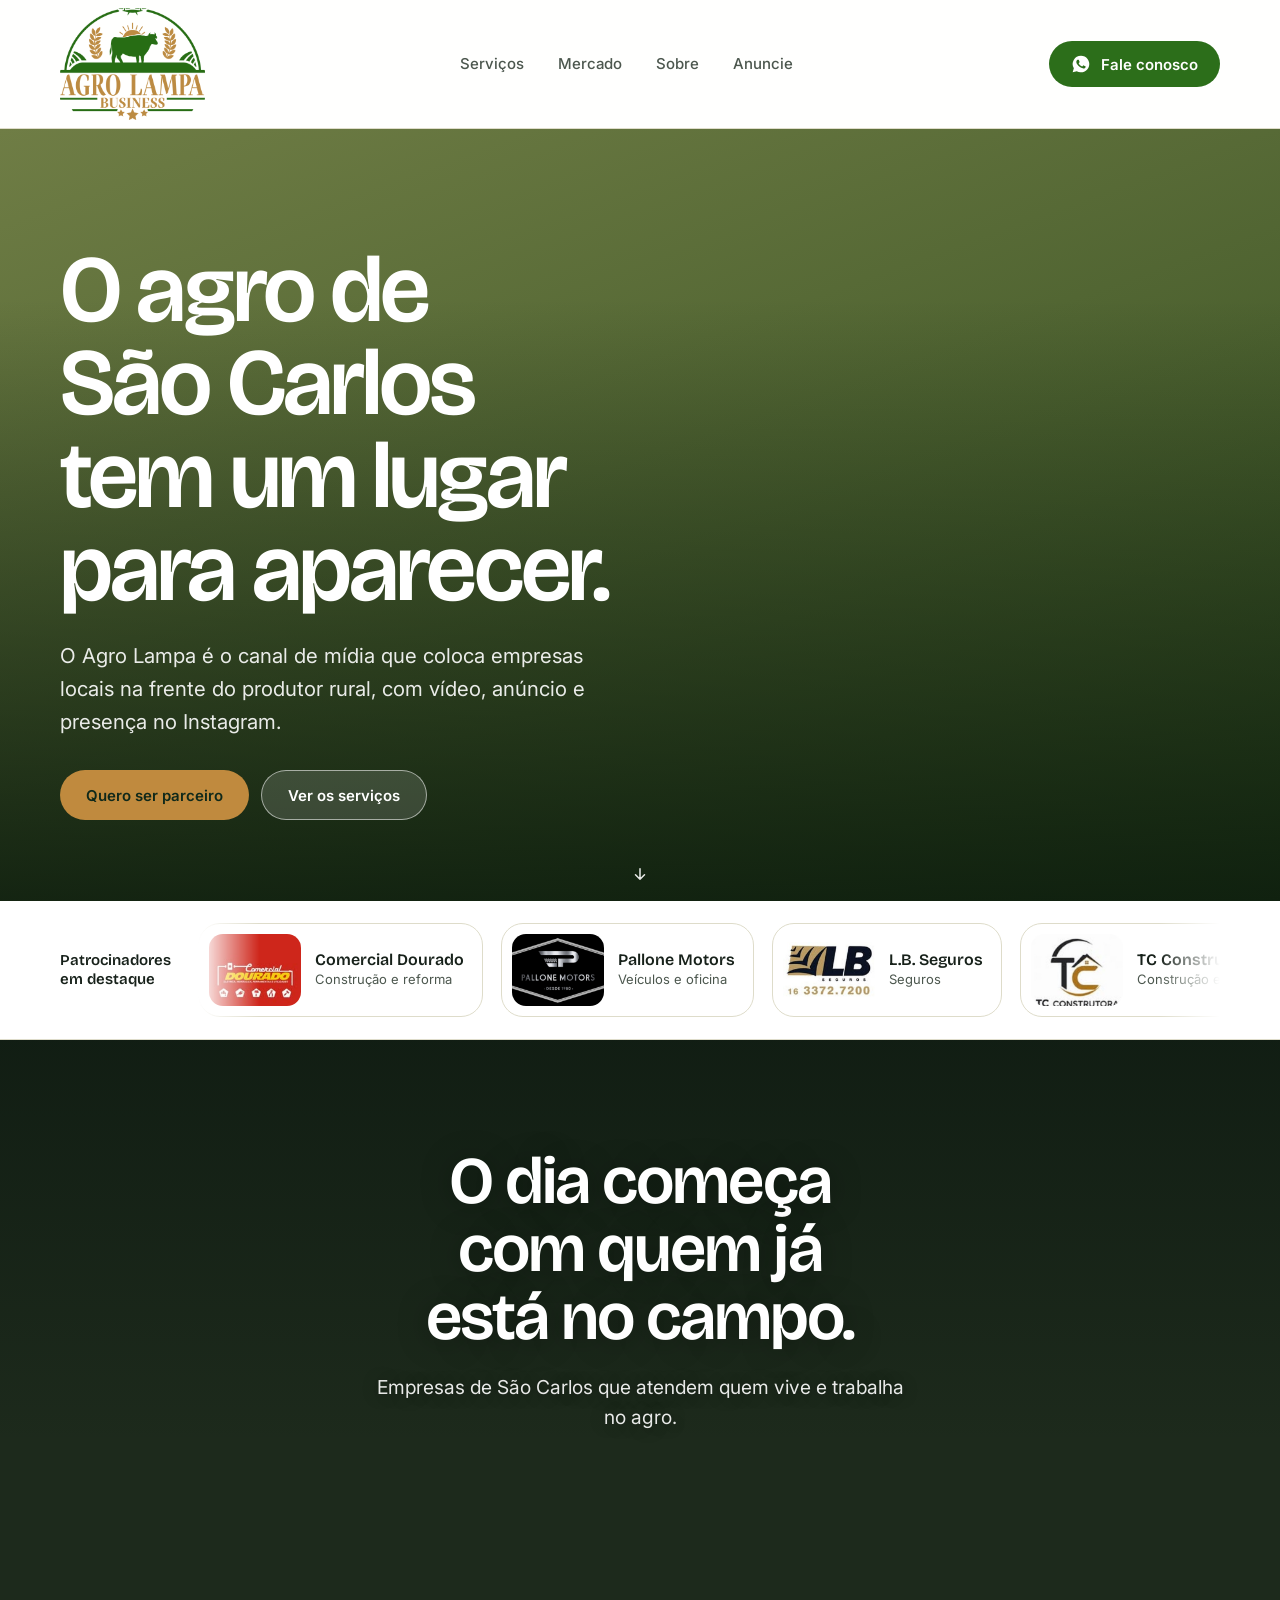
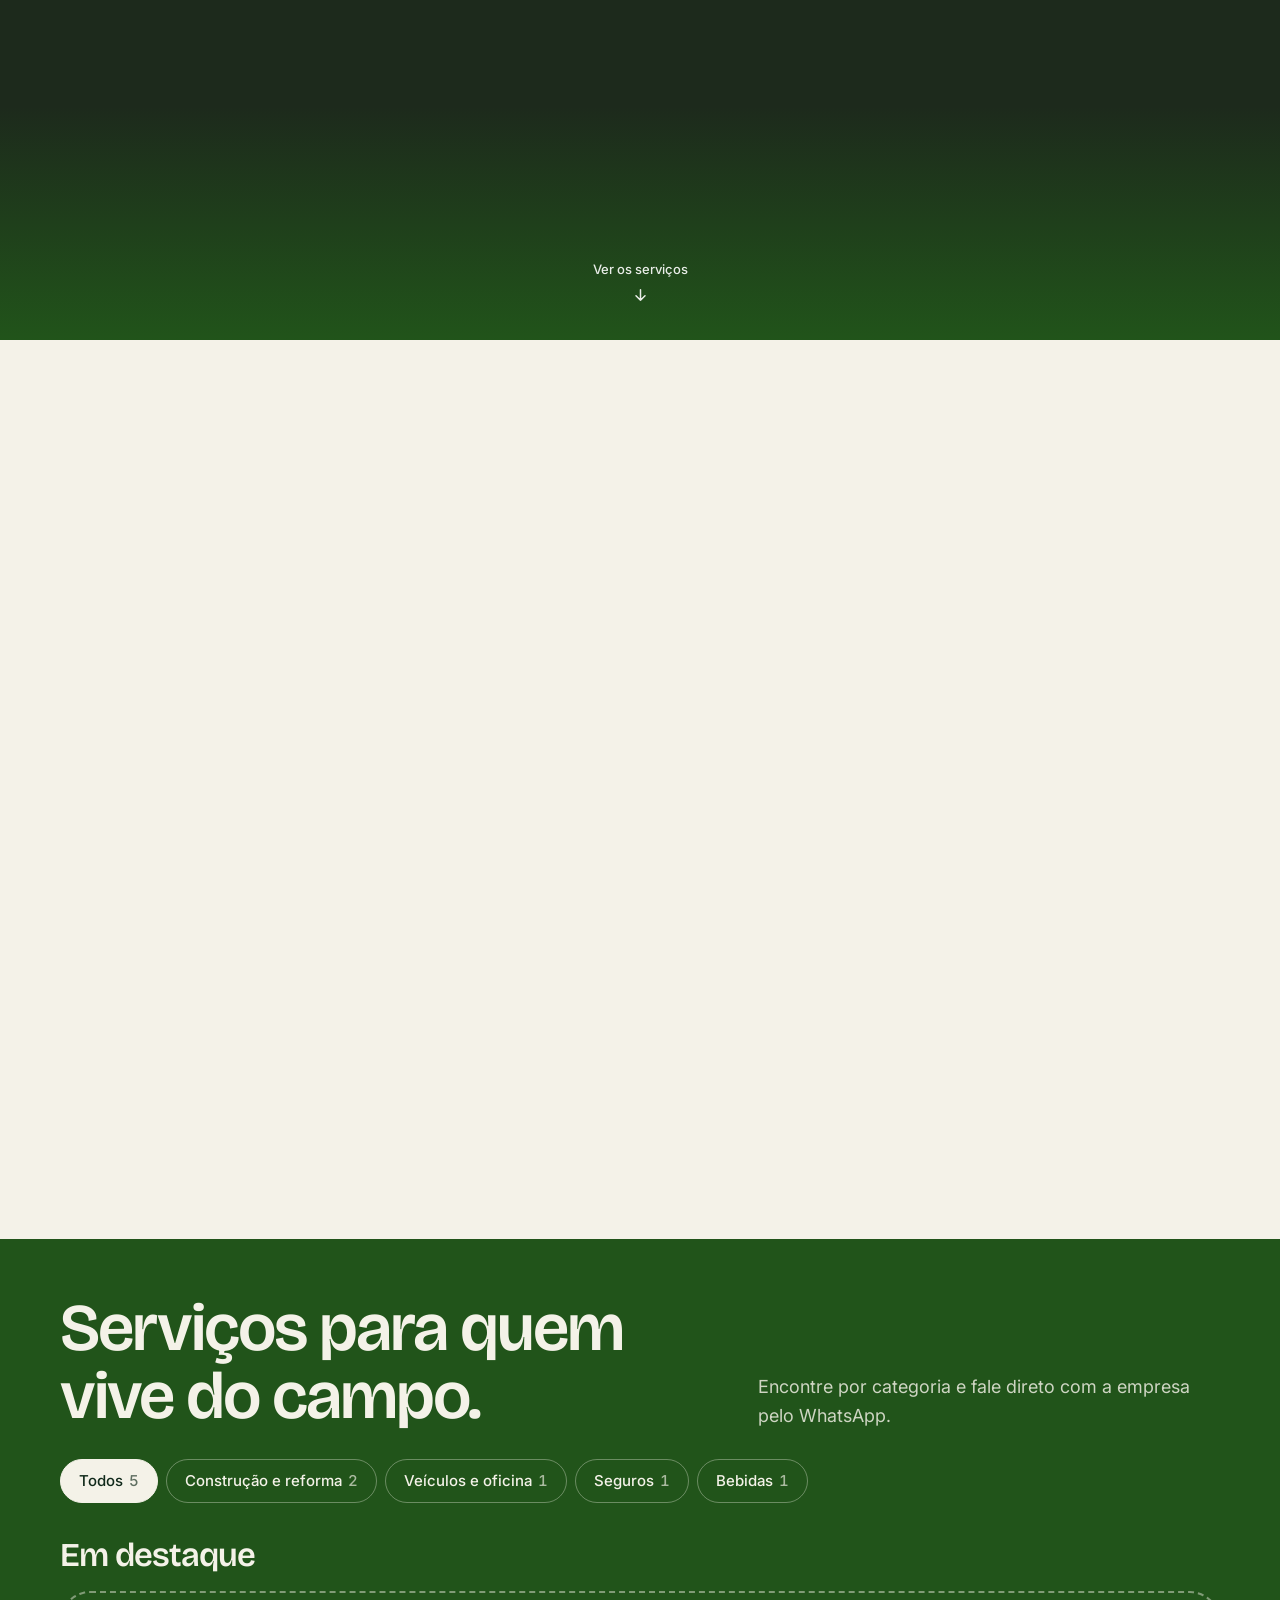
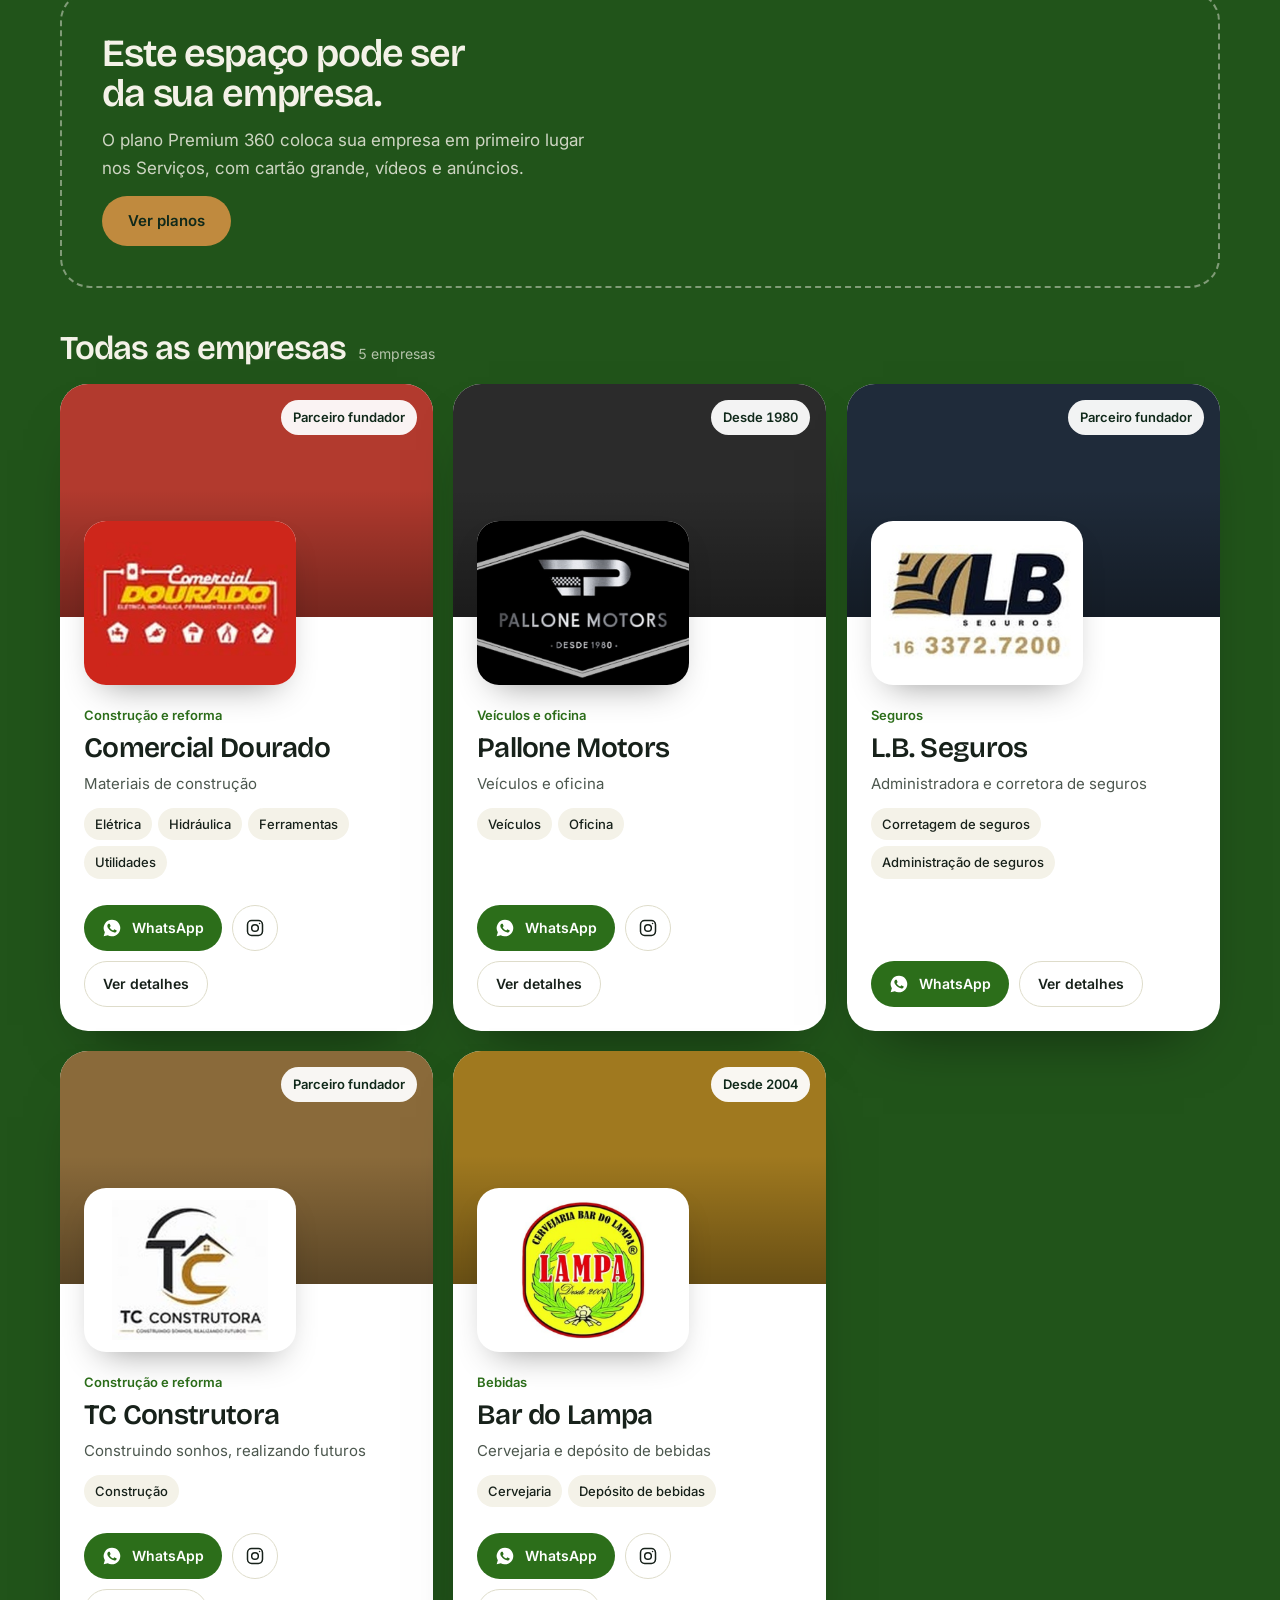
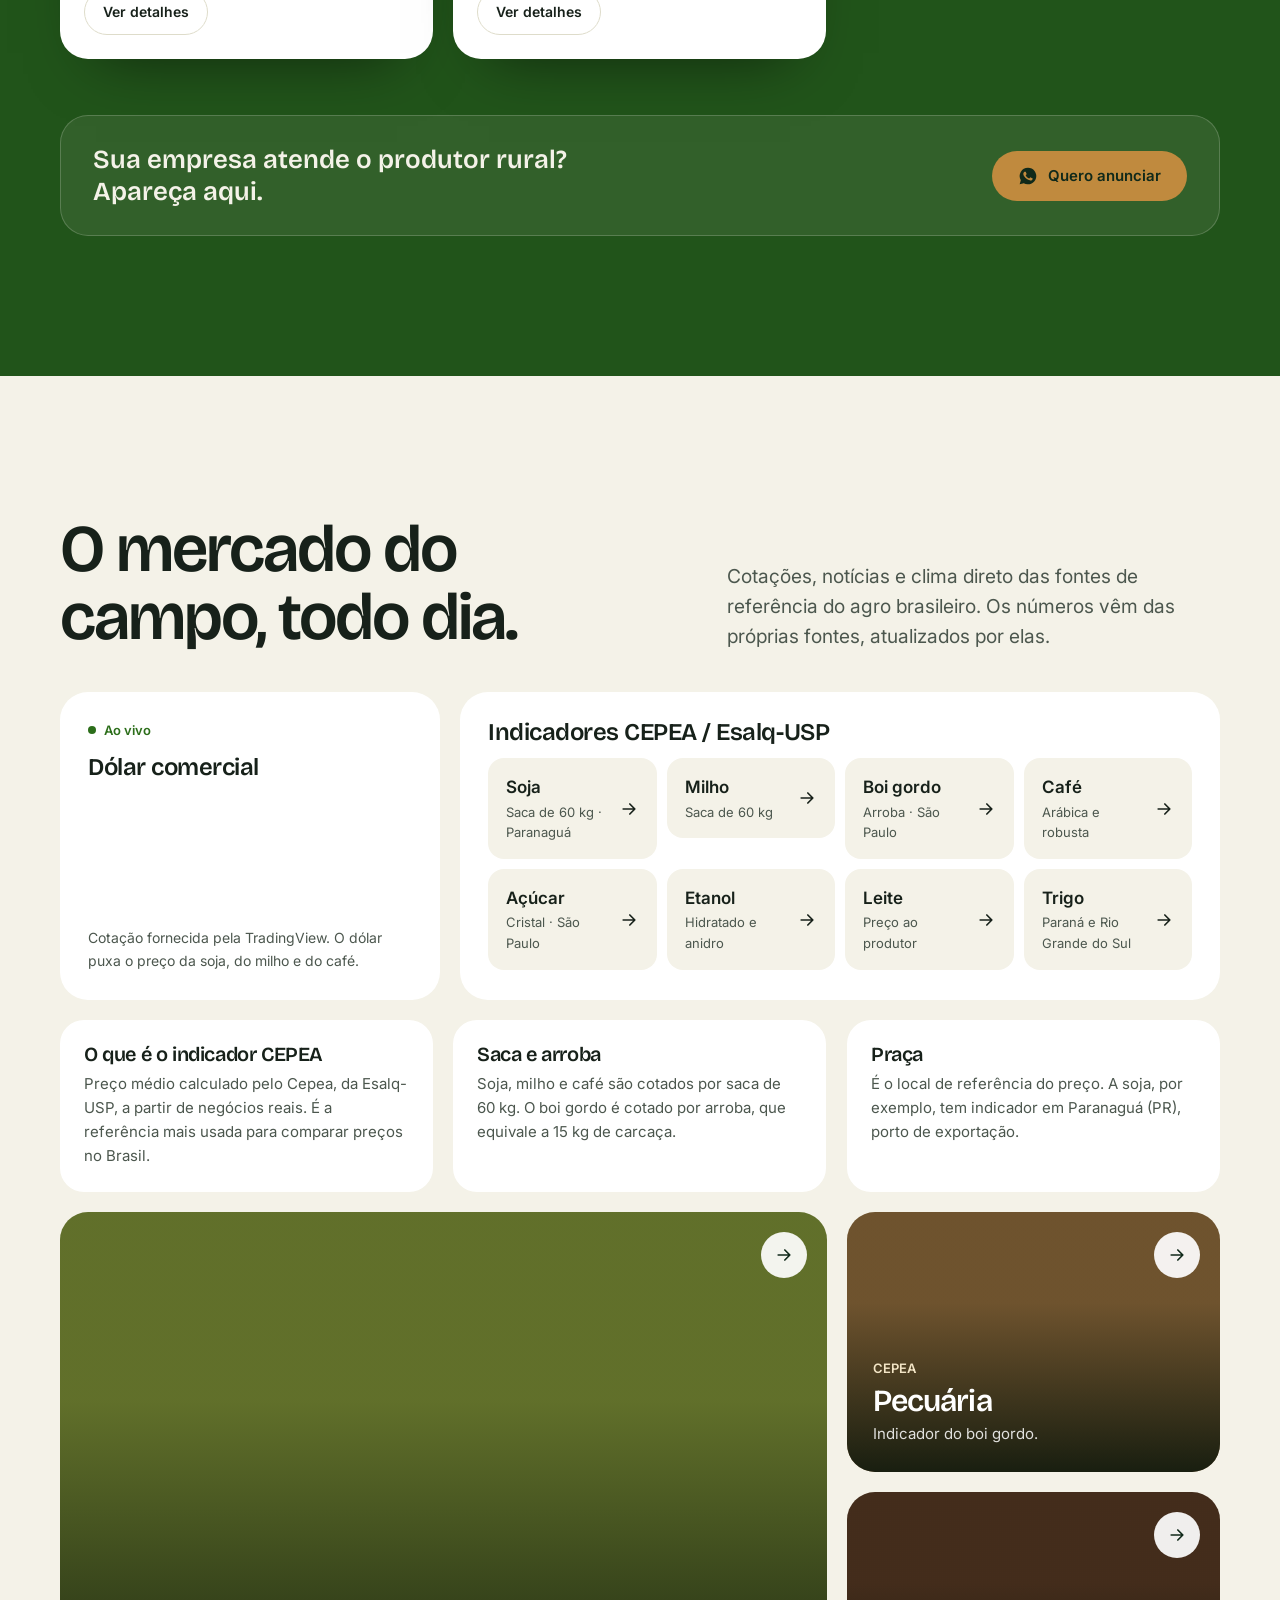
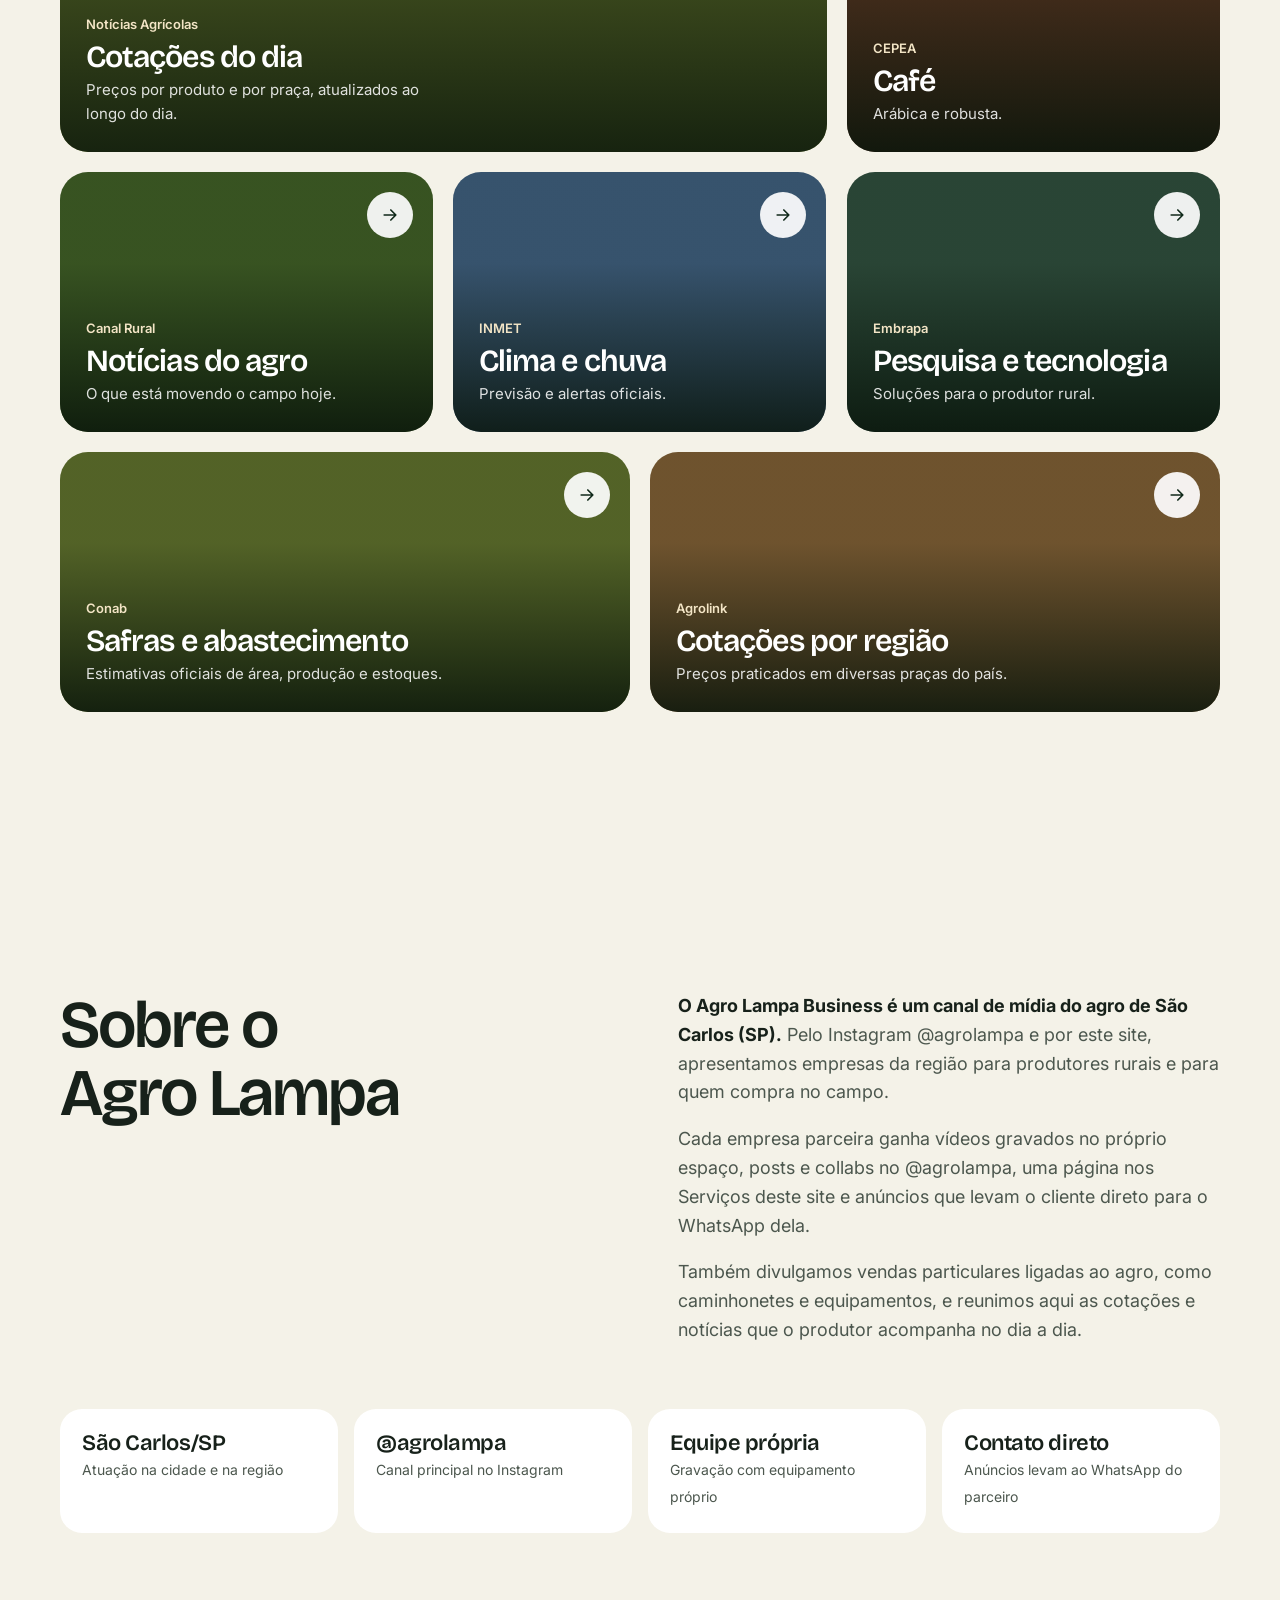
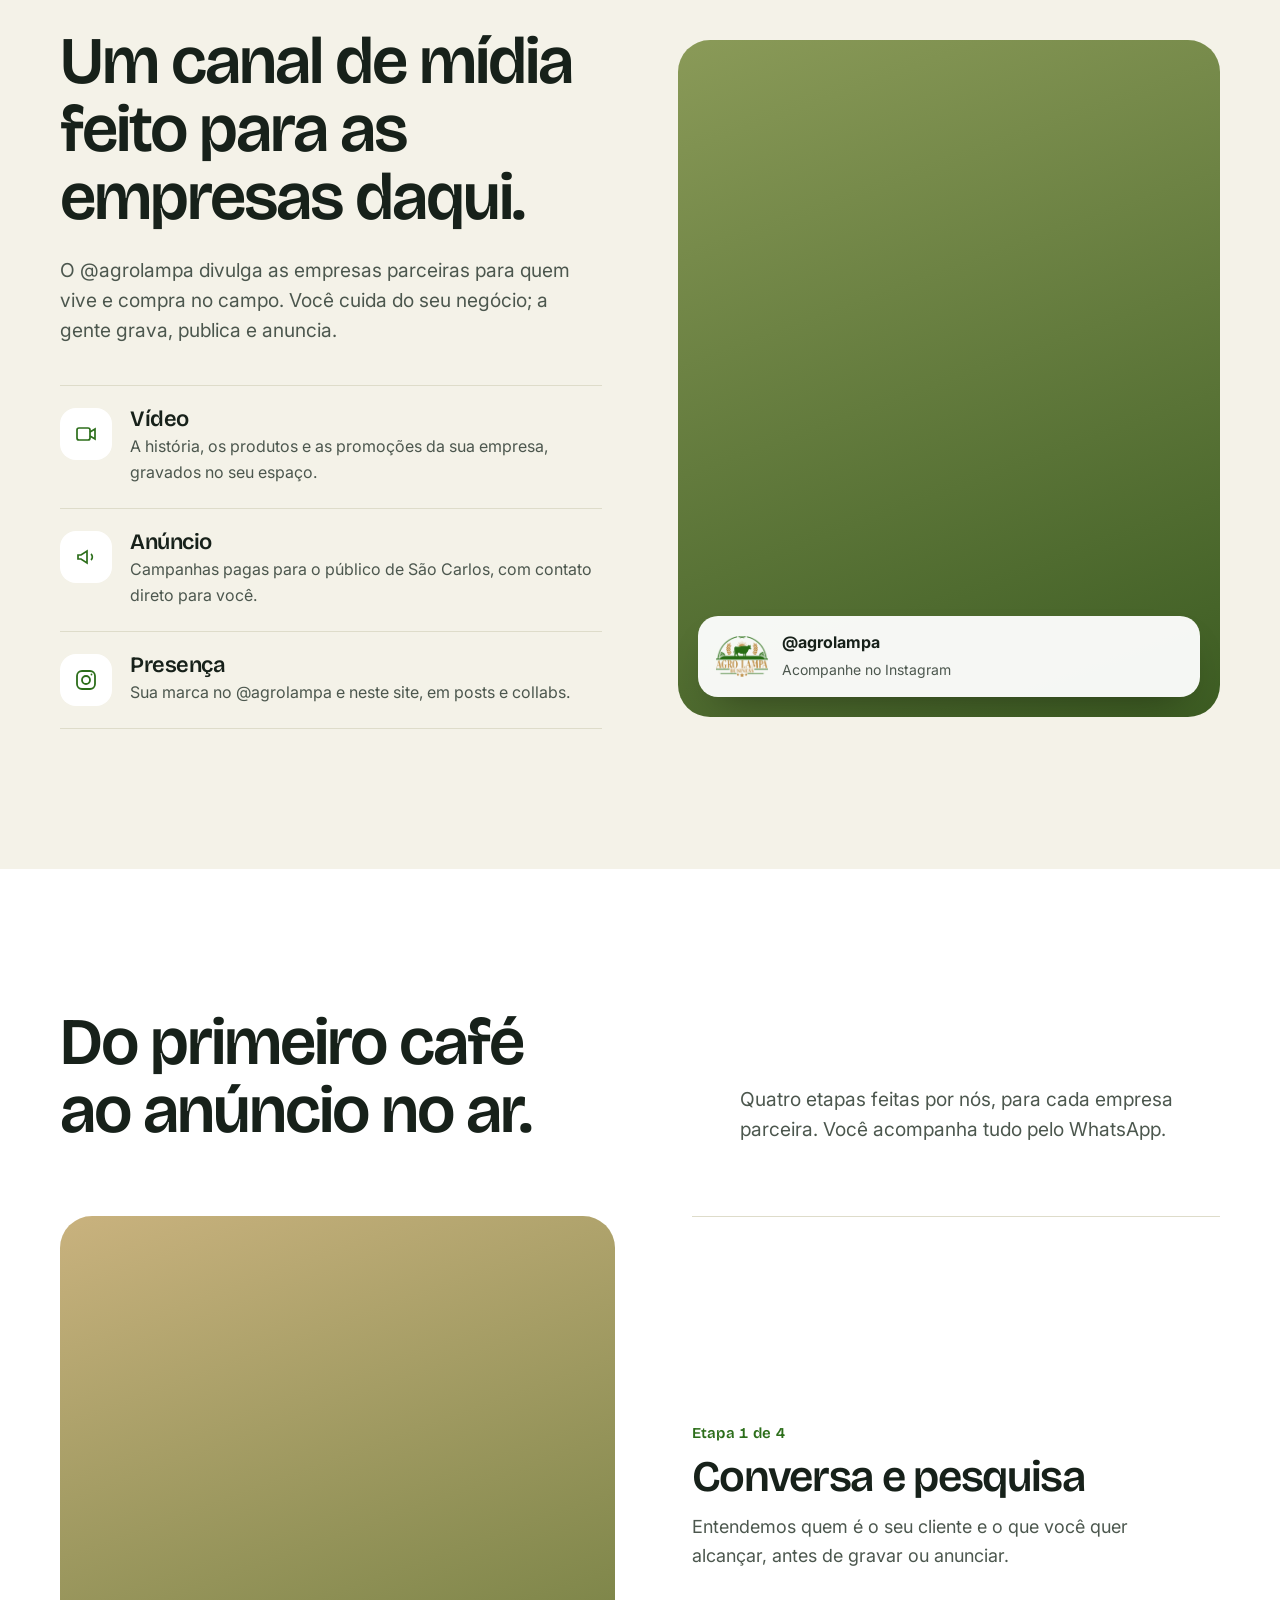
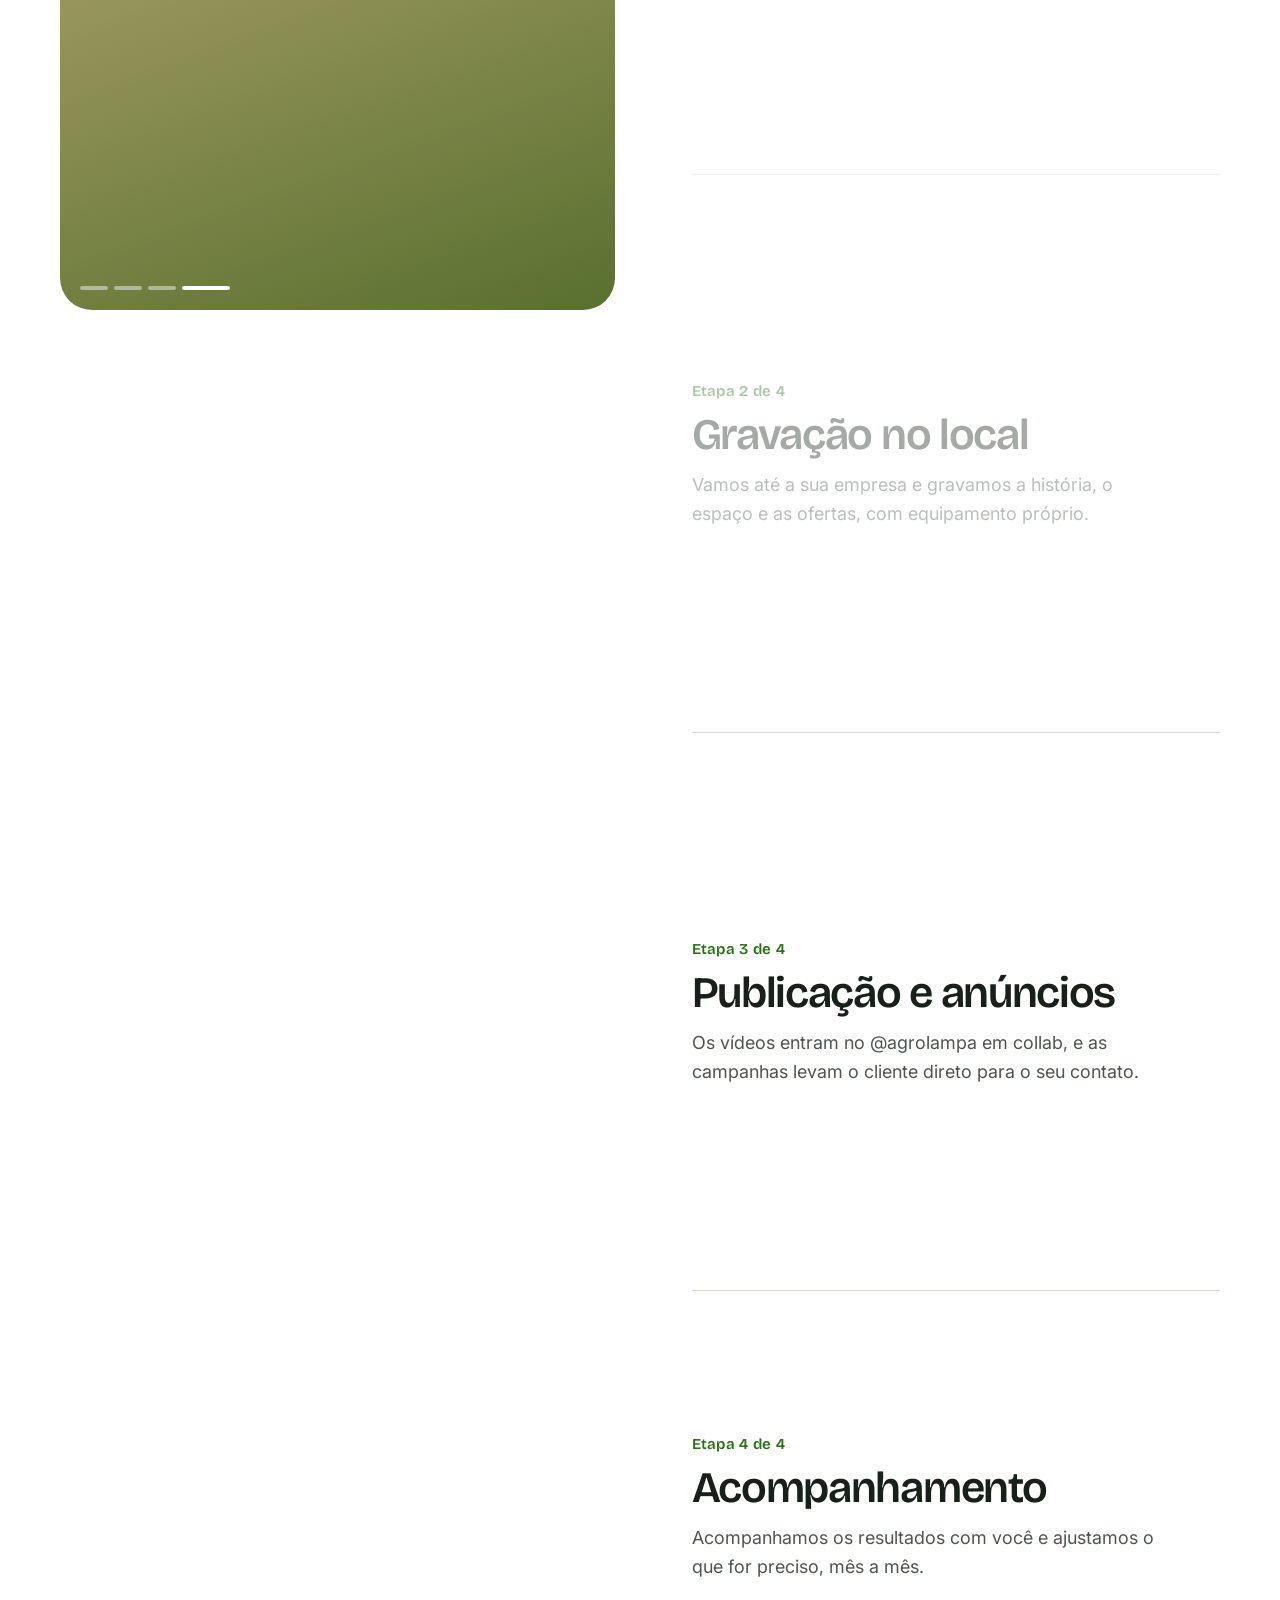
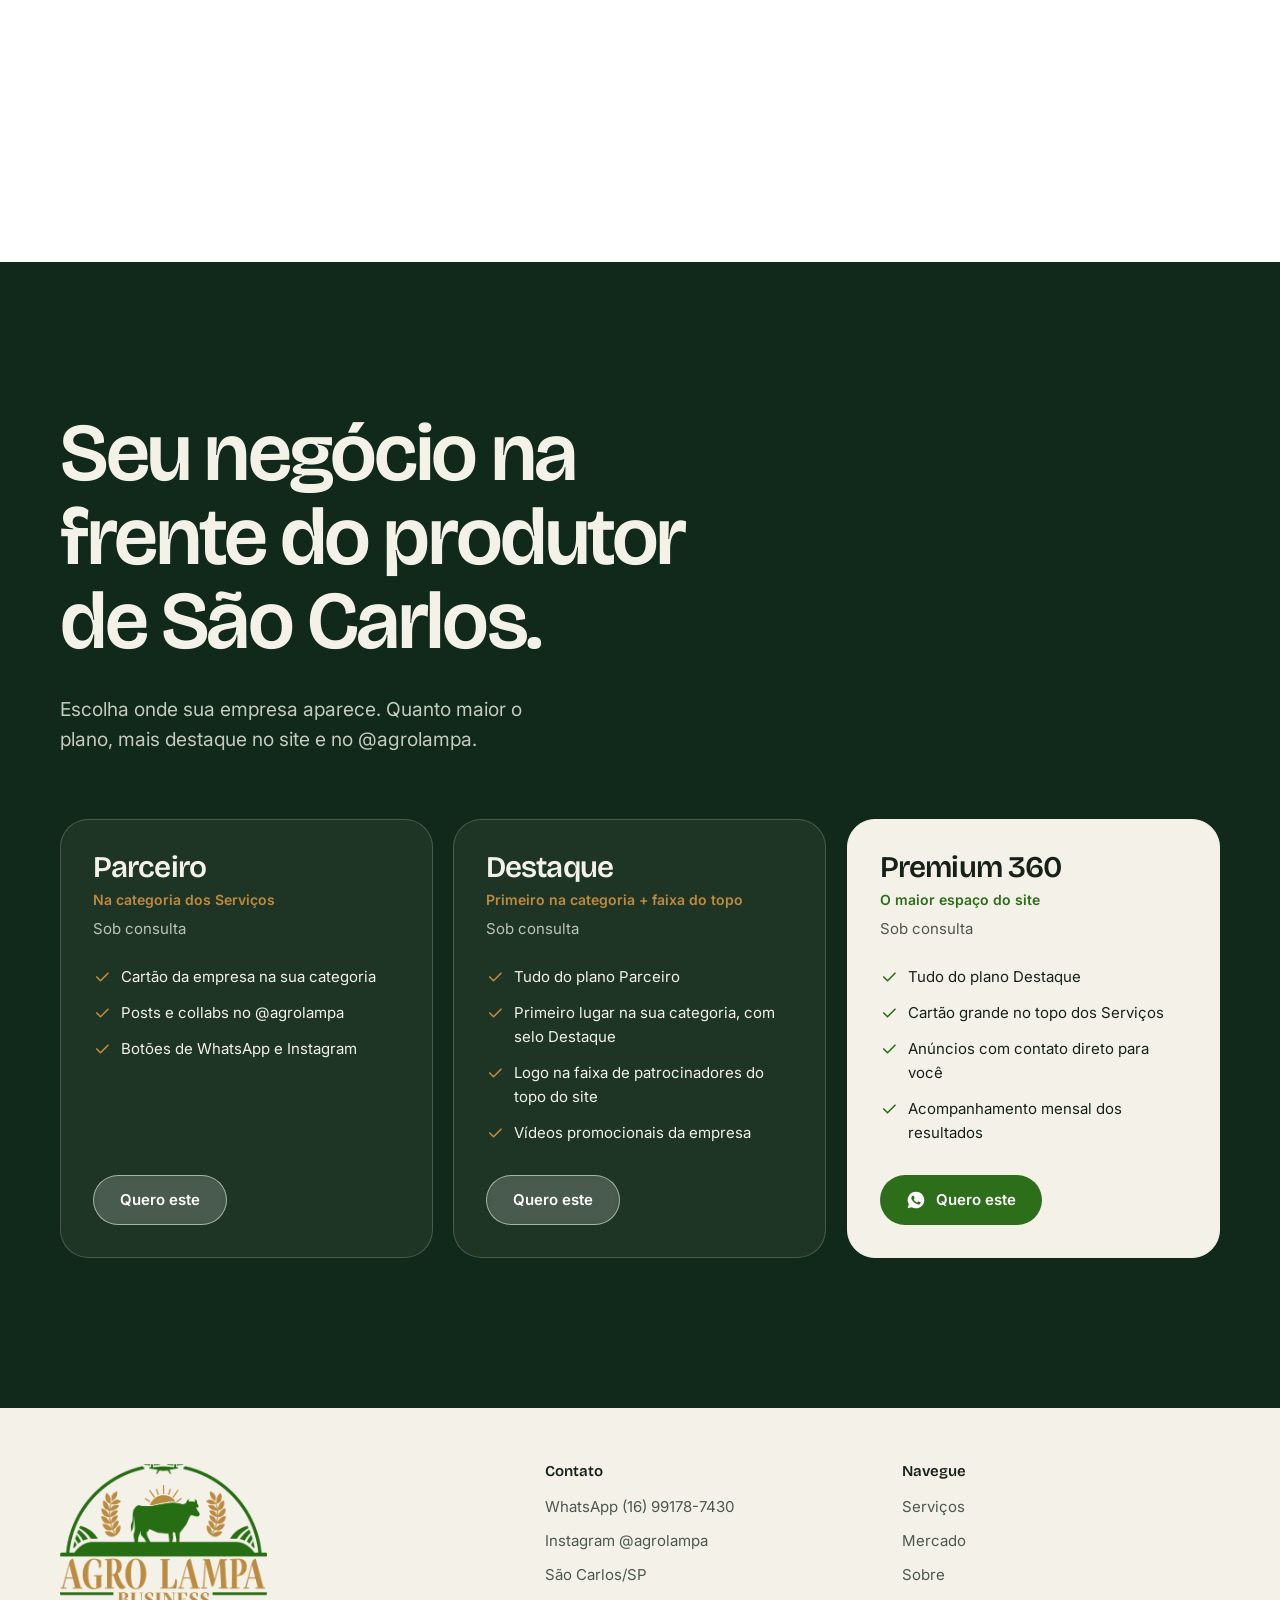
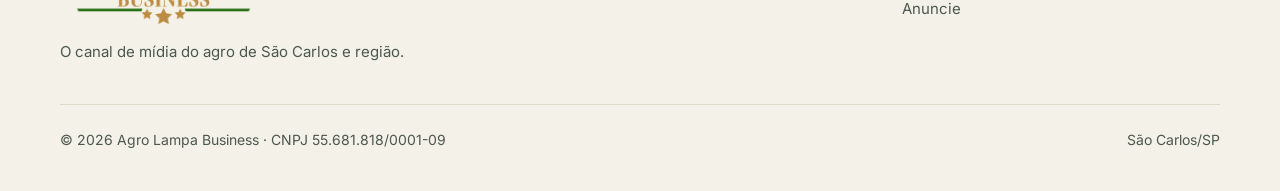
==== commit 8fdbae56: "Reestrutura: faixa de patrocinadores, Serviços por categoria e plano, Mercado ampliado, Sobre no fim" ====
--- a/index.html
+++ b/index.html
@@ -122,31 +122,6 @@
 .fx-reduzido .amanhecer{--progresso:1}
 .fx-reduzido .amanhecer .fx-palco{min-height:92vh;position:relative}
 
-/* 4 — Parceiros no campo */
-.parceiros{background:var(--campo);color:var(--creme-texto);padding-block:clamp(24px,4vw,48px) clamp(88px,11vw,140px);margin-top:-1px}
-.grade-parceiros{display:grid;grid-template-columns:repeat(6,1fr);gap:20px}
-.parceiro{grid-column:span 2;background:var(--branco);color:var(--tinta);border-radius:28px;overflow:hidden;display:flex;flex-direction:column;box-shadow:0 30px 60px -36px rgba(0,0,0,.6);transition:transform .45s var(--ease),box-shadow .45s var(--ease)}
-.parceiro:hover{transform:translateY(-6px);box-shadow:0 40px 70px -34px rgba(0,0,0,.7)}
-.parceiro.grande{grid-column:span 3}
-.p-foto{position:relative;aspect-ratio:16/10;max-width:100%;overflow:hidden;background:var(--tom,#8a9a58)}
-.p-foto>img{width:100%;height:100%;object-fit:cover;transition:transform .9s var(--ease)}
-.parceiro:hover .p-foto>img{transform:scale(1.05)}
-.p-foto::after{content:"";position:absolute;inset:0;background:linear-gradient(to top,rgba(0,0,0,.35),rgba(0,0,0,0) 55%)}
-.p-desde{position:absolute;z-index:1;top:16px;right:16px;background:rgba(255,255,255,.92);color:var(--floresta);font-size:13px;font-weight:600;padding:7px 12px;border-radius:100px;font-variant-numeric:tabular-nums}
-.p-logo{position:relative;z-index:2;margin:-96px 24px 0;width:212px;height:164px;border-radius:22px;background:var(--branco);display:grid;place-items:center;padding:12px;box-shadow:0 16px 36px -18px rgba(0,0,0,.45)}
-.p-logo img{width:100%;height:100%;object-fit:contain;min-height:0}
-.p-logo.cheio{padding:0;overflow:hidden}
-.p-logo.cheio img{width:100%;height:100%;object-fit:cover}
-.parceiro.grande .p-logo{width:260px;height:196px;margin-top:-116px}
-.p-corpo{padding:20px 24px 24px;display:flex;flex-direction:column;gap:6px;flex:1}
-.p-corpo h3{font-size:clamp(24px,2.2vw,30px);letter-spacing:-.025em}
-.p-seg{color:var(--tinta-suave);font-size:15px}
-.p-acoes{display:flex;gap:10px;margin-top:auto;padding-top:18px;flex-wrap:wrap}
-.p-acoes .btn{min-height:46px;padding:12px 18px;font-size:14px}
-.p-acoes .redondo{width:46px;min-width:46px;padding:0}
-@media (max-width:1000px){.grade-parceiros{grid-template-columns:repeat(2,1fr)}.parceiro,.parceiro.grande{grid-column:span 1}.parceiro:last-child{grid-column:1/-1}}
-@media (max-width:620px){.grade-parceiros{grid-template-columns:1fr}.parceiro:last-child{grid-column:auto}.p-logo,.parceiro.grande .p-logo{width:190px;height:148px;margin-top:-84px}}
-
 /* Detalhes do parceiro */
 dialog.ficha{border:0;padding:0;border-radius:28px;width:min(640px,calc(100vw - 32px));max-height:calc(100svh - 32px);margin:auto;color:var(--tinta);background:var(--branco);box-shadow:0 40px 90px -30px rgba(0,0,0,.6)}
 dialog.ficha::backdrop{background:rgba(10,24,14,.55);backdrop-filter:blur(4px)}
@@ -155,6 +130,8 @@
 .ficha-topo{display:flex;align-items:center;gap:20px;padding:28px 28px 0}
 .ficha-topo .p-logo{margin:0;width:132px;height:104px;box-shadow:none;border:1px solid var(--linha)}
 .ficha-topo h3{font-size:30px}
+.ficha-topo small{color:var(--tinta-suave);font-size:14px}
+.ficha-corpo .chips li{background:var(--canvas)}
 .ficha-corpo{padding:20px 28px 28px;display:grid;gap:18px}
 .ficha-corpo p{color:var(--tinta-suave)}
 .contatos{list-style:none;display:grid;gap:10px}
@@ -229,18 +206,10 @@
 @media (max-width:1000px){.mercado-topo,.ao-vivo{grid-template-columns:1fr}.bento{grid-template-columns:repeat(2,1fr)}.tema,.tema.largo{grid-column:span 1}.tema.alto{grid-row:auto}.tema.largo{grid-column:1/-1}}
 @media (max-width:620px){.bento{grid-template-columns:1fr}.tema.largo{grid-column:auto}.indicadores{grid-template-columns:1fr}}
 
-/* 7 — Fechamento */
+/* Fechamento / planos */
 .fechamento{background:var(--floresta);color:var(--creme-texto);padding-block:clamp(96px,12vw,150px)}
-.fechamento-grade{display:grid;grid-template-columns:1.2fr .8fr;gap:clamp(40px,6vw,88px);align-items:center}
-.fechamento h2{font-size:clamp(42px,6.4vw,84px);max-width:13ch;margin-bottom:24px}
-.fechamento .lead{color:rgba(244,242,232,.8);margin-bottom:36px}
-.plano{background:var(--canvas);color:var(--tinta);border-radius:32px;padding:36px}
-.plano h3{font-size:32px}
-.plano .preco{color:var(--tinta-suave);margin-top:6px}
-.plano ul{list-style:none;margin-top:24px;display:grid;gap:14px}
-.plano li{display:flex;gap:12px;align-items:flex-start;font-size:16px}
-.plano li svg{width:20px;height:20px;color:var(--folha);flex:none;margin-top:3px}
-@media (max-width:900px){.fechamento-grade{grid-template-columns:1fr}}
+.fechamento h2{font-size:clamp(42px,6.4vw,84px);max-width:13ch}
+.fechamento .lead{color:rgba(244,242,232,.8);max-width:40ch}
 
 /* Rodapé claro com o logo original */
 .rodape{padding-block:56px 40px;font-size:15px;color:var(--tinta-suave)}
@@ -256,6 +225,115 @@
 .zap-fixo{position:fixed;right:calc(16px + env(safe-area-inset-right,0px));bottom:calc(16px + env(safe-area-inset-bottom,0px));z-index:50;width:58px;height:58px;border-radius:50%;background:var(--folha);color:#fff;display:none;place-items:center;box-shadow:0 12px 28px -10px rgba(0,0,0,.5)}
 .zap-fixo svg{width:28px;height:28px}
 @media (max-width:760px){.zap-fixo{display:grid}}
+
+/* Faixa de patrocinadores (logo abaixo da abertura) */
+.faixa-patro{background:var(--branco);border-bottom:1px solid var(--linha);padding-block:22px;overflow:hidden}
+.faixa-patro .wrap{display:flex;align-items:center;gap:28px}
+.faixa-rotulo{flex:none;font:600 15px/1.25 var(--display);color:var(--tinta);max-width:11ch}
+.faixa-janela{flex:1;min-width:0;overflow:hidden;-webkit-mask-image:linear-gradient(90deg,transparent,#000 6%,#000 94%,transparent);mask-image:linear-gradient(90deg,transparent,#000 6%,#000 94%,transparent)}
+.faixa-trilha{display:flex;gap:18px;width:max-content;animation:faixa 32s linear infinite}
+.faixa-patro:hover .faixa-trilha,.faixa-patro:focus-within .faixa-trilha{animation-play-state:paused}
+@keyframes faixa{to{transform:translateX(calc(-50% - 9px))}}
+.faixa-item{display:flex;align-items:center;gap:14px;padding:10px 18px 10px 10px;border:1px solid var(--linha);border-radius:22px;background:var(--branco);text-decoration:none;transition:border-color .2s ease,transform .3s var(--ease)}
+.faixa-item:hover{border-color:var(--folha);transform:translateY(-2px)}
+.faixa-item .fl{width:92px;height:72px;border-radius:14px;overflow:hidden;display:grid;place-items:center;background:var(--branco)}
+.faixa-item .fl img{width:100%;height:100%;object-fit:contain}
+.faixa-item .fl.cheio img{object-fit:cover}
+.faixa-item b{display:block;font:600 16px/1.2 var(--display);white-space:nowrap}
+.faixa-item small{display:block;font-size:13px;color:var(--tinta-suave);white-space:nowrap}
+@media (max-width:760px){.faixa-rotulo{display:none}.faixa-item .fl{width:72px;height:56px}}
+@media (prefers-reduced-motion:reduce){.faixa-trilha{animation:none}.faixa-janela{overflow-x:auto;-webkit-mask-image:none;mask-image:none}}
+
+/* Serviços: diretório dos parceiros por categoria e plano */
+.servicos{background:var(--campo);color:var(--creme-texto);padding-block:clamp(32px,5vw,56px) clamp(88px,11vw,140px);margin-top:-1px}
+.servicos-topo{display:flex;justify-content:space-between;align-items:flex-end;gap:24px;flex-wrap:wrap;margin-bottom:28px}
+.servicos-topo h2{max-width:14ch}
+.servicos-topo p{max-width:42ch;color:rgba(244,242,232,.82);font-size:18px}
+.filtros{display:flex;gap:8px;flex-wrap:wrap;margin-bottom:36px}
+.filtro{border:1px solid rgba(244,242,232,.35);background:transparent;color:var(--creme-texto);border-radius:100px;padding:11px 18px;min-height:44px;font:500 15px/1 var(--sans);cursor:pointer;transition:background .2s ease,color .2s ease,border-color .2s ease}
+.filtro span{opacity:.65;margin-left:6px;font-variant-numeric:tabular-nums}
+.filtro:hover{border-color:var(--creme-texto)}
+.filtro[aria-pressed="true"]{background:var(--creme-texto);color:var(--floresta);border-color:var(--creme-texto)}
+.bloco-destaque{margin-bottom:44px}
+.titulo-bloco{display:flex;align-items:baseline;gap:12px;margin-bottom:18px}
+.titulo-bloco h3{font-size:clamp(24px,2.6vw,34px)}
+.titulo-bloco span{font-size:14px;color:rgba(244,242,232,.7);font-variant-numeric:tabular-nums}
+.grade-destaque{display:grid;grid-template-columns:repeat(auto-fit,minmax(min(100%,520px),1fr));gap:20px}
+.destaque-card{display:grid;grid-template-columns:1fr 1.1fr;background:var(--branco);color:var(--tinta);border-radius:30px;overflow:hidden;min-height:340px;box-shadow:0 30px 60px -36px rgba(0,0,0,.6)}
+.destaque-card .p-foto{aspect-ratio:auto;height:100%}
+.destaque-card .p-corpo{padding:28px}
+.destaque-card .p-logo{margin:0 0 8px;width:220px;height:150px;box-shadow:none;border:1px solid var(--linha)}
+.vaga{display:flex;flex-direction:column;justify-content:center;gap:14px;border:2px dashed rgba(244,242,232,.45);border-radius:30px;padding:clamp(24px,3.4vw,40px);min-height:0}
+.vaga h4{font:600 clamp(26px,3vw,40px)/1.05 var(--display);letter-spacing:-.03em;max-width:16ch}
+.vaga p{color:rgba(244,242,232,.82);max-width:46ch}
+.vaga .btn{align-self:flex-start}
+.parceiro[hidden]{display:none}
+.p-cat{font-size:13px;font-weight:600;color:var(--folha)}
+.grade-cat{display:grid;grid-template-columns:repeat(auto-fill,minmax(min(100%,340px),1fr));gap:20px}
+.parceiro{background:var(--branco);color:var(--tinta);border-radius:28px;overflow:hidden;display:flex;flex-direction:column;box-shadow:0 30px 60px -36px rgba(0,0,0,.6);transition:transform .45s var(--ease),box-shadow .45s var(--ease)}
+.parceiro:hover{transform:translateY(-6px);box-shadow:0 40px 70px -34px rgba(0,0,0,.7)}
+.parceiro.nivel-destaque{outline:3px solid var(--ouro);outline-offset:-3px}
+.p-foto{position:relative;aspect-ratio:16/10;max-width:100%;overflow:hidden;background:var(--tom,#8a9a58)}
+.p-foto>img{width:100%;height:100%;object-fit:cover;transition:transform .9s var(--ease)}
+.parceiro:hover .p-foto>img,.destaque-card:hover .p-foto>img{transform:scale(1.05)}
+.p-foto::after{content:"";position:absolute;inset:0;background:linear-gradient(to top,rgba(0,0,0,.35),rgba(0,0,0,0) 55%)}
+.selos{position:absolute;z-index:1;top:16px;right:16px;display:flex;gap:6px;flex-wrap:wrap;justify-content:flex-end}
+.selo{background:rgba(255,255,255,.94);color:var(--floresta);font-size:13px;font-weight:600;padding:7px 12px;border-radius:100px;font-variant-numeric:tabular-nums}
+.selo.ouro{background:var(--ouro);color:var(--floresta)}
+.p-logo{position:relative;z-index:2;margin:-96px 24px 0;width:212px;height:164px;border-radius:22px;background:var(--branco);display:grid;place-items:center;padding:12px;box-shadow:0 16px 36px -18px rgba(0,0,0,.45)}
+.p-logo img{width:100%;height:100%;object-fit:contain;min-height:0}
+.p-logo.cheio{padding:0;overflow:hidden}
+.p-logo.cheio img{object-fit:cover}
+.p-corpo{padding:20px 24px 24px;display:flex;flex-direction:column;gap:8px;flex:1}
+.p-corpo h4{font:600 clamp(24px,2.2vw,30px)/1.05 var(--display);letter-spacing:-.025em}
+.p-seg{color:var(--tinta-suave);font-size:15px}
+.chips{display:flex;flex-wrap:wrap;gap:6px;list-style:none;margin-top:4px}
+.chips li{font-size:13px;font-weight:500;padding:6px 11px;border-radius:100px;background:var(--canvas);color:var(--tinta)}
+.p-acoes{display:flex;gap:10px;margin-top:auto;padding-top:18px;flex-wrap:wrap}
+.p-acoes .btn{min-height:46px;padding:12px 18px;font-size:14px}
+.p-acoes .redondo{width:46px;min-width:46px;padding:0}
+.convite{margin-top:56px;display:flex;justify-content:space-between;align-items:center;gap:20px;flex-wrap:wrap;padding:28px 32px;border-radius:28px;background:rgba(244,242,232,.08);border:1px solid rgba(244,242,232,.2)}
+.convite p{font:600 clamp(20px,2.2vw,26px)/1.2 var(--display);max-width:30ch}
+@media (max-width:760px){.destaque-card{grid-template-columns:1fr}.destaque-card .p-foto{aspect-ratio:16/10}.destaque-card .p-logo{width:180px;height:124px}}
+@media (max-width:620px){.p-logo{width:190px;height:148px;margin-top:-84px}}
+
+/* Mercado: guia rápido */
+.guia{display:grid;grid-template-columns:repeat(3,1fr);gap:20px;margin-bottom:20px}
+.guia div{background:var(--branco);border-radius:24px;padding:24px}
+.guia h3{font-size:20px;letter-spacing:-.02em;margin-bottom:8px}
+.guia p{font-size:15px;color:var(--tinta-suave)}
+.tema.meio{grid-column:span 3}
+@media (max-width:1000px){.guia{grid-template-columns:1fr}.tema.meio{grid-column:span 1}}
+@media (min-width:1001px){.indicadores{grid-template-columns:repeat(4,1fr)}.ao-vivo{grid-template-columns:1fr 2fr}}
+
+/* Sobre */
+.sobre{padding-block:clamp(88px,11vw,140px) 0}
+.sobre-grade{display:grid;grid-template-columns:1fr 1fr;gap:clamp(32px,6vw,96px);align-items:start}
+.sobre h2{max-width:12ch}
+.sobre-texto{display:grid;gap:18px;font-size:18px;color:var(--tinta-suave);max-width:60ch}
+.sobre-texto strong{color:var(--tinta)}
+.fatos{list-style:none;display:grid;grid-template-columns:repeat(4,1fr);gap:16px;margin-top:clamp(40px,6vw,64px)}
+.fatos li{background:var(--branco);border-radius:22px;padding:22px}
+.fatos b{display:block;font:600 22px/1.15 var(--display);letter-spacing:-.02em;color:var(--tinta)}
+.fatos span{font-size:14px;color:var(--tinta-suave)}
+@media (max-width:900px){.sobre-grade{grid-template-columns:1fr}.fatos{grid-template-columns:1fr 1fr}}
+@media (max-width:480px){.fatos{grid-template-columns:1fr}}
+
+/* Planos */
+.planos{display:grid;grid-template-columns:repeat(3,1fr);gap:20px;margin-top:clamp(40px,6vw,64px)}
+.plano{background:rgba(244,242,232,.06);color:var(--creme-texto);border:1px solid rgba(244,242,232,.2);border-radius:28px;padding:32px;display:flex;flex-direction:column;gap:6px}
+.plano.forte{background:var(--canvas);color:var(--tinta);border-color:var(--canvas)}
+.plano h3{font-size:30px}
+.plano .onde{font-size:14px;font-weight:600;color:var(--ouro)}
+.plano.forte .onde{color:var(--folha)}
+.plano .preco{opacity:.75;font-size:15px}
+.plano ul{list-style:none;margin:18px 0 24px;display:grid;gap:12px}
+.plano li{display:flex;gap:10px;align-items:flex-start;font-size:15px}
+.plano li svg{width:18px;height:18px;color:var(--ouro);flex:none;margin-top:3px}
+.plano.forte li svg{color:var(--folha)}
+.plano .btn{margin-top:auto;align-self:flex-start}
+.fechamento-topo{display:flex;justify-content:space-between;align-items:flex-end;gap:32px;flex-wrap:wrap}
+@media (max-width:1000px){.planos{grid-template-columns:1fr}}
 </style>
 </head>
 <body>
@@ -275,10 +353,10 @@
     <a class="marca" href="#inicio" aria-label="Agro Lampa Business — início"><img src="img/logo.png" alt="Agro Lampa Business" width="162" height="112"></a>
     <nav aria-label="Principal">
       <ul class="menu">
-        <li><a href="#o-que-e">O que é</a></li>
-        <li><a href="#parceiros">Parceiros</a></li>
-        <li><a href="#como-funciona">Como funciona</a></li>
+        <li><a href="#servicos">Serviços</a></li>
         <li><a href="#mercado">Mercado</a></li>
+        <li><a href="#sobre">Sobre</a></li>
+        <li><a href="#anuncie">Anuncie</a></li>
       </ul>
     </nav>
     <a class="btn btn-folha" href="https://wa.me/5516991787430?text=Ol%C3%A1!%20Vim%20pelo%20site%20do%20Agro%20Lampa." target="_blank" rel="noopener"><svg class="icone"><use href="#i-zap"/></svg>Fale conosco</a>
@@ -295,14 +373,161 @@
     <p data-fx="subir" data-fx-atraso="450">O Agro Lampa é o canal de mídia que coloca empresas locais na frente do produtor rural, com vídeo, anúncio e presença no Instagram.</p>
     <div class="acoes" data-fx="subir" data-fx-atraso="650">
       <a class="btn btn-ouro" href="https://wa.me/5516991787430?text=Ol%C3%A1!%20Quero%20ser%20parceiro%20do%20Agro%20Lampa." target="_blank" rel="noopener">Quero ser parceiro</a>
-      <a class="btn btn-claro" href="#parceiros">Conhecer os parceiros</a>
-    </div>
-  </div>
-  <a class="descer" href="#o-que-e" aria-label="Descer para o conteúdo"><svg viewBox="0 0 24 24" fill="none" stroke="currentColor" stroke-width="2" stroke-linecap="round" stroke-linejoin="round" aria-hidden="true"><path d="M12 5v14M6 13l6 6 6-6"/></svg></a>
-</section>
-
-<!-- 2 · O QUE É -->
-<section class="oque" id="o-que-e">
+      <a class="btn btn-claro" href="#servicos">Ver os serviços</a>
+    </div>
+  </div>
+  <a class="descer" href="#servicos" aria-label="Descer para os serviços"><svg viewBox="0 0 24 24" fill="none" stroke="currentColor" stroke-width="2" stroke-linecap="round" stroke-linejoin="round" aria-hidden="true"><path d="M12 5v14M6 13l6 6 6-6"/></svg></a>
+</section>
+
+<!-- FAIXA DE PATROCINADORES -->
+<section class="faixa-patro" aria-label="Patrocinadores">
+  <div class="wrap">
+    <p class="faixa-rotulo">Patrocinadores em destaque</p>
+    <div class="faixa-janela"><div class="faixa-trilha" id="faixa-trilha"></div></div>
+  </div>
+</section>
+
+<!-- AMANHECER -->
+<section class="amanhecer" data-fx-fixa data-fx-altura="2" aria-label="Abertura dos serviços">
+  <div class="fx-palco">
+    <img class="nascer" src="https://images.unsplash.com/photo-1721671052520-34d0f0a82648?fm=jpg&q=80&w=2400&auto=format&fit=crop" alt="Sol nascendo sobre o campo" loading="lazy" onerror="this.remove()">
+    <div class="wrap">
+      <h2>O dia começa com quem já está no campo.</h2>
+      <p>Empresas de São Carlos que atendem quem vive e trabalha no agro.</p>
+    </div>
+    <div class="previa-logos" id="previa-logos" aria-hidden="true"></div>
+    <a class="descer" href="#servicos">Ver os serviços<svg viewBox="0 0 24 24" fill="none" stroke="currentColor" stroke-width="2" stroke-linecap="round" stroke-linejoin="round" aria-hidden="true"><path d="M12 5v14M6 13l6 6 6-6"/></svg></a>
+  </div>
+</section>
+
+<!-- SERVIÇOS -->
+<section class="servicos" id="servicos">
+  <div class="wrap">
+    <div class="servicos-topo">
+      <h2>Serviços para quem vive do campo.</h2>
+      <p>Encontre por categoria e fale direto com a empresa pelo WhatsApp.</p>
+    </div>
+    <div class="filtros" id="filtros" role="group" aria-label="Filtrar por categoria"></div>
+    <div class="bloco-destaque" id="bloco-destaque"></div>
+    <div id="categorias"></div>
+    <div class="convite">
+      <p>Sua empresa atende o produtor rural? Apareça aqui.</p>
+      <a class="btn btn-ouro" href="https://wa.me/5516991787430?text=Ol%C3%A1!%20Quero%20anunciar%20minha%20empresa%20no%20Agro%20Lampa." target="_blank" rel="noopener"><svg class="icone"><use href="#i-zap"/></svg>Quero anunciar</a>
+    </div>
+  </div>
+</section>
+<div id="fichas"></div>
+
+<!-- MERCADO -->
+<section class="mercado" id="mercado">
+  <div class="wrap">
+    <div class="mercado-topo">
+      <h2 data-fx="subir">O mercado do campo, todo dia.</h2>
+      <p class="lead" data-fx="subir" data-fx-atraso="120">Cotações, notícias e clima direto das fontes de referência do agro brasileiro. Os números vêm das próprias fontes, atualizados por elas.</p>
+    </div>
+
+    <div class="ao-vivo">
+      <div class="painel" data-fx="crescer">
+        <span class="pulso">Ao vivo</span>
+        <h3>Dólar comercial</h3>
+        <div class="tv tradingview-widget-container">
+          <div class="tradingview-widget-container__widget"></div>
+          <script type="text/javascript" src="https://s3.tradingview.com/external-embedding/embed-widget-single-quote.js" async>
+          {"symbol":"FX_IDC:USDBRL","width":"100%","isTransparent":true,"colorTheme":"light","locale":"br"}
+          </script>
+        </div>
+        <p class="nota">Cotação fornecida pela TradingView. O dólar puxa o preço da soja, do milho e do café.</p>
+      </div>
+      <div class="painel" data-fx="crescer" data-fx-atraso="120">
+        <h3>Indicadores CEPEA / Esalq-USP</h3>
+        <div id="cepea-widget"><!-- Colar aqui o código do widget oficial: cepea.org.br/br/widget.aspx --></div>
+        <ul class="indicadores">
+          <li><a href="https://www.cepea.org.br/br/indicador/soja.aspx" target="_blank" rel="noopener"><span>Soja<small>Saca de 60 kg · Paranaguá</small></span><svg class="icone"><use href="#i-seta"/></svg></a></li>
+          <li><a href="https://www.cepea.org.br/br/indicador/milho.aspx" target="_blank" rel="noopener"><span>Milho<small>Saca de 60 kg</small></span><svg class="icone"><use href="#i-seta"/></svg></a></li>
+          <li><a href="https://www.cepea.org.br/br/indicador/boi-gordo.aspx" target="_blank" rel="noopener"><span>Boi gordo<small>Arroba · São Paulo</small></span><svg class="icone"><use href="#i-seta"/></svg></a></li>
+          <li><a href="https://www.cepea.org.br/br/indicador/cafe.aspx" target="_blank" rel="noopener"><span>Café<small>Arábica e robusta</small></span><svg class="icone"><use href="#i-seta"/></svg></a></li>
+          <li><a href="https://www.cepea.org.br/br/indicador/acucar.aspx" target="_blank" rel="noopener"><span>Açúcar<small>Cristal · São Paulo</small></span><svg class="icone"><use href="#i-seta"/></svg></a></li>
+          <li><a href="https://www.cepea.org.br/br/indicador/etanol.aspx" target="_blank" rel="noopener"><span>Etanol<small>Hidratado e anidro</small></span><svg class="icone"><use href="#i-seta"/></svg></a></li>
+          <li><a href="https://www.cepea.org.br/br/indicador/leite.aspx" target="_blank" rel="noopener"><span>Leite<small>Preço ao produtor</small></span><svg class="icone"><use href="#i-seta"/></svg></a></li>
+          <li><a href="https://www.cepea.org.br/br/indicador/trigo.aspx" target="_blank" rel="noopener"><span>Trigo<small>Paraná e Rio Grande do Sul</small></span><svg class="icone"><use href="#i-seta"/></svg></a></li>
+        </ul>
+      </div>
+    </div>
+
+    <div class="guia">
+      <div data-fx="subir"><h3>O que é o indicador CEPEA</h3><p>Preço médio calculado pelo Cepea, da Esalq-USP, a partir de negócios reais. É a referência mais usada para comparar preços no Brasil.</p></div>
+      <div data-fx="subir" data-fx-atraso="100"><h3>Saca e arroba</h3><p>Soja, milho e café são cotados por saca de 60 kg. O boi gordo é cotado por arroba, que equivale a 15 kg de carcaça.</p></div>
+      <div data-fx="subir" data-fx-atraso="200"><h3>Praça</h3><p>É o local de referência do preço. A soja, por exemplo, tem indicador em Paranaguá (PR), porto de exportação.</p></div>
+    </div>
+
+    <div class="bento">
+      <a class="tema largo alto" data-fx="subir" href="https://www.noticiasagricolas.com.br/cotacoes/" target="_blank" rel="noopener" style="--tom:#6b7a2e">
+        <img src="https://images.unsplash.com/photo-1574323347407-f5e1ad6d020b?fm=jpg&q=80&w=1800&auto=format&fit=crop" alt="" loading="lazy" onerror="this.remove()">
+        <span class="seta"><svg class="icone"><use href="#i-seta"/></svg></span>
+        <div class="tema-txt"><span class="tema-fonte">Notícias Agrícolas</span><h3>Cotações do dia</h3><p>Preços por produto e por praça, atualizados ao longo do dia.</p></div>
+      </a>
+      <a class="tema" data-fx="subir" data-fx-atraso="100" href="https://www.cepea.org.br/br/indicador/boi-gordo.aspx" target="_blank" rel="noopener" style="--tom:#7a5a32">
+        <img src="https://images.unsplash.com/photo-1570042225831-d98fa7577f1e?fm=jpg&q=80&w=1000&auto=format&fit=crop" alt="" loading="lazy" onerror="this.remove()">
+        <span class="seta"><svg class="icone"><use href="#i-seta"/></svg></span>
+        <div class="tema-txt"><span class="tema-fonte">CEPEA</span><h3>Pecuária</h3><p>Indicador do boi gordo.</p></div>
+      </a>
+      <a class="tema" data-fx="subir" data-fx-atraso="200" href="https://www.cepea.org.br/br/indicador/cafe.aspx" target="_blank" rel="noopener" style="--tom:#4a2f1d">
+        <img src="https://images.unsplash.com/photo-1447933601403-0c6688de566e?fm=jpg&q=80&w=1000&auto=format&fit=crop" alt="" loading="lazy" onerror="this.remove()">
+        <span class="seta"><svg class="icone"><use href="#i-seta"/></svg></span>
+        <div class="tema-txt"><span class="tema-fonte">CEPEA</span><h3>Café</h3><p>Arábica e robusta.</p></div>
+      </a>
+      <a class="tema" data-fx="subir" href="https://www.canalrural.com.br/" target="_blank" rel="noopener" style="--tom:#3d5a24">
+        <img src="https://images.unsplash.com/photo-1592982537447-7440770cbfc9?fm=jpg&q=80&w=1000&auto=format&fit=crop" alt="" loading="lazy" onerror="this.remove()">
+        <span class="seta"><svg class="icone"><use href="#i-seta"/></svg></span>
+        <div class="tema-txt"><span class="tema-fonte">Canal Rural</span><h3>Notícias do agro</h3><p>O que está movendo o campo hoje.</p></div>
+      </a>
+      <a class="tema" data-fx="subir" data-fx-atraso="100" href="https://portal.inmet.gov.br/" target="_blank" rel="noopener" style="--tom:#3c5a78">
+        <img src="https://images.unsplash.com/photo-1504608524841-42fe6f032b4b?fm=jpg&q=80&w=1000&auto=format&fit=crop" alt="" loading="lazy" onerror="this.remove()">
+        <span class="seta"><svg class="icone"><use href="#i-seta"/></svg></span>
+        <div class="tema-txt"><span class="tema-fonte">INMET</span><h3>Clima e chuva</h3><p>Previsão e alertas oficiais.</p></div>
+      </a>
+      <a class="tema" data-fx="subir" data-fx-atraso="200" href="https://www.embrapa.br/" target="_blank" rel="noopener" style="--tom:#2d4a3a">
+        <img src="https://images.unsplash.com/photo-1551754655-cd27e38d2076?fm=jpg&q=80&w=1000&auto=format&fit=crop" alt="" loading="lazy" onerror="this.remove()">
+        <span class="seta"><svg class="icone"><use href="#i-seta"/></svg></span>
+        <div class="tema-txt"><span class="tema-fonte">Embrapa</span><h3>Pesquisa e tecnologia</h3><p>Soluções para o produtor rural.</p></div>
+      </a>
+      <a class="tema meio" data-fx="subir" href="https://www.conab.gov.br/info-agro/safras" target="_blank" rel="noopener" style="--tom:#5b6b2a">
+        <img src="https://images.unsplash.com/photo-1500937386664-56d1dfef3854?fm=jpg&q=80&w=1200&auto=format&fit=crop" alt="" loading="lazy" onerror="this.remove()">
+        <span class="seta"><svg class="icone"><use href="#i-seta"/></svg></span>
+        <div class="tema-txt"><span class="tema-fonte">Conab</span><h3>Safras e abastecimento</h3><p>Estimativas oficiais de área, produção e estoques.</p></div>
+      </a>
+      <a class="tema meio" data-fx="subir" data-fx-atraso="100" href="https://www.agrolink.com.br/cotacoes/" target="_blank" rel="noopener" style="--tom:#7a5a32">
+        <img src="https://images.unsplash.com/photo-1530267981375-f0de937f5f13?fm=jpg&q=80&w=1200&auto=format&fit=crop" alt="" loading="lazy" onerror="this.remove()">
+        <span class="seta"><svg class="icone"><use href="#i-seta"/></svg></span>
+        <div class="tema-txt"><span class="tema-fonte">Agrolink</span><h3>Cotações por região</h3><p>Preços praticados em diversas praças do país.</p></div>
+      </a>
+    </div>
+  </div>
+</section>
+
+
+<!-- SOBRE -->
+<section class="sobre" id="sobre">
+  <div class="wrap">
+    <div class="sobre-grade">
+      <h2 data-fx="subir">Sobre o Agro Lampa</h2>
+      <div class="sobre-texto" data-fx="subir" data-fx-atraso="120">
+        <p><strong>O Agro Lampa Business é um canal de mídia do agro de São Carlos (SP).</strong> Pelo Instagram @agrolampa e por este site, apresentamos empresas da região para produtores rurais e para quem compra no campo.</p>
+        <p>Cada empresa parceira ganha vídeos gravados no próprio espaço, posts e collabs no @agrolampa, uma página nos Serviços deste site e anúncios que levam o cliente direto para o WhatsApp dela.</p>
+        <p>Também divulgamos vendas particulares ligadas ao agro, como caminhonetes e equipamentos, e reunimos aqui as cotações e notícias que o produtor acompanha no dia a dia.</p>
+      </div>
+    </div>
+    <ul class="fatos">
+      <li data-fx="subir"><b>São Carlos/SP</b><span>Atuação na cidade e na região</span></li>
+      <li data-fx="subir" data-fx-atraso="80"><b>@agrolampa</b><span>Canal principal no Instagram</span></li>
+      <li data-fx="subir" data-fx-atraso="160"><b>Equipe própria</b><span>Gravação com equipamento próprio</span></li>
+      <li data-fx="subir" data-fx-atraso="240"><b>Contato direto</b><span>Anúncios levam ao WhatsApp do parceiro</span></li>
+    </ul>
+  </div>
+</section>
+
+<!-- O QUE É (dentro de Sobre) -->
+<section class="oque" id="o-que-e" style="padding-top:clamp(56px,8vw,96px)">
   <div class="wrap oque-grade">
     <div>
       <h2 data-fx="subir">Um canal de mídia feito para as empresas daqui.</h2>
@@ -323,167 +548,7 @@
   </div>
 </section>
 
-<!-- 3 · AMANHECER (foto real com a rolagem) -->
-<section class="amanhecer" data-fx-fixa data-fx-altura="2" aria-label="Parceiros">
-  <div class="fx-palco">
-    <img class="nascer" src="https://images.unsplash.com/photo-1721671052520-34d0f0a82648?fm=jpg&q=80&w=2400&auto=format&fit=crop" alt="Sol nascendo sobre o campo" loading="lazy" onerror="this.remove()">
-    <div class="wrap">
-      <h2>O dia começa com quem já está no campo.</h2>
-      <p>Cinco empresas de São Carlos que confiam no Agro Lampa para aparecer.</p>
-    </div>
-    <div class="previa-logos" aria-hidden="true">
-      <span class="cheio" data-fx-y="60,0" data-fx-opacidade="0,1" data-fx-faixa="0.25,0.55"><img src="img/parceiros/logo-comercial-dourado.jpg" alt=""></span>
-      <span class="cheio" data-fx-y="60,0" data-fx-opacidade="0,1" data-fx-faixa="0.32,0.62"><img src="img/parceiros/logo-pallone-motors.jpg" alt=""></span>
-      <span data-fx-y="60,0" data-fx-opacidade="0,1" data-fx-faixa="0.39,0.69"><img src="img/parceiros/logo-lb-seguros.jpg" alt=""></span>
-      <span data-fx-y="60,0" data-fx-opacidade="0,1" data-fx-faixa="0.46,0.76"><img src="img/parceiros/logo-tc-construtora.jpg" alt=""></span>
-      <span data-fx-y="60,0" data-fx-opacidade="0,1" data-fx-faixa="0.53,0.83"><img src="img/parceiros/logo-bar-do-lampa.jpg" alt=""></span>
-    </div>
-    <a class="descer" href="#parceiros">Conheça os parceiros<svg viewBox="0 0 24 24" fill="none" stroke="currentColor" stroke-width="2" stroke-linecap="round" stroke-linejoin="round" aria-hidden="true"><path d="M12 5v14M6 13l6 6 6-6"/></svg></a>
-  </div>
-</section>
-
-<!-- 4 · PARCEIROS -->
-<section class="parceiros" id="parceiros">
-  <div class="wrap">
-    <div class="grade-parceiros">
-
-      <article class="parceiro grande" data-fx="subir">
-        <div class="p-foto" style="--tom:#b23a2e"><img src="https://images.unsplash.com/photo-1581783898377-1c85bf937427?fm=jpg&q=80&w=1400&auto=format&fit=crop" alt="Ferramentas de construção" loading="lazy" onerror="this.remove()"></div>
-        <div class="p-logo cheio"><img src="img/parceiros/logo-comercial-dourado.jpg" alt="Logo Comercial Dourado" width="300" height="300" loading="lazy"></div>
-        <div class="p-corpo">
-          <h3>Comercial Dourado</h3>
-          <p class="p-seg">Elétrica, hidráulica, ferramentas e utilidades</p>
-          <div class="p-acoes">
-            <a class="btn btn-folha" href="https://wa.me/5516996286301?text=Ol%C3%A1!%20Vi%20voc%C3%AAs%20no%20site%20do%20Agro%20Lampa." target="_blank" rel="noopener"><svg class="icone"><use href="#i-zap"/></svg>WhatsApp</a>
-            <a class="btn btn-linha redondo" href="https://instagram.com/comercialdourado_" target="_blank" rel="noopener" aria-label="Instagram da Comercial Dourado"><svg class="icone"><use href="#i-insta"/></svg></a>
-            <button class="btn btn-linha" type="button" data-abrir="f-dourado">Ver detalhes</button>
-          </div>
-        </div>
-      </article>
-
-      <article class="parceiro grande" data-fx="subir" data-fx-atraso="120">
-        <div class="p-foto" style="--tom:#2b2b2b"><img src="https://images.unsplash.com/photo-1487754180451-c456f719a1fc?fm=jpg&q=80&w=1400&auto=format&fit=crop" alt="Oficina mecânica" loading="lazy" onerror="this.remove()"><span class="p-desde">Desde 1980</span></div>
-        <div class="p-logo cheio"><img src="img/parceiros/logo-pallone-motors.jpg" alt="Logo Pallone Motors" width="730" height="476" loading="lazy"></div>
-        <div class="p-corpo">
-          <h3>Pallone Motors</h3>
-          <p class="p-seg">Veículos e oficina</p>
-          <div class="p-acoes">
-            <a class="btn btn-folha" href="https://wa.me/5516996125200?text=Ol%C3%A1!%20Vi%20voc%C3%AAs%20no%20site%20do%20Agro%20Lampa." target="_blank" rel="noopener"><svg class="icone"><use href="#i-zap"/></svg>WhatsApp</a>
-            <a class="btn btn-linha redondo" href="https://instagram.com/pallonemotors" target="_blank" rel="noopener" aria-label="Instagram da Pallone Motors"><svg class="icone"><use href="#i-insta"/></svg></a>
-            <button class="btn btn-linha" type="button" data-abrir="f-pallone">Ver detalhes</button>
-          </div>
-        </div>
-      </article>
-
-      <article class="parceiro" data-fx="subir">
-        <div class="p-foto" style="--tom:#1f2b3a"><img src="https://images.unsplash.com/photo-1450101499163-c8848c66ca85?fm=jpg&q=80&w=1200&auto=format&fit=crop" alt="Assinatura de documento" loading="lazy" onerror="this.remove()"></div>
-        <div class="p-logo"><img src="img/parceiros/logo-lb-seguros.jpg" alt="Logo L.B. Seguros" width="318" height="196" loading="lazy"></div>
-        <div class="p-corpo">
-          <h3>L.B. Seguros</h3>
-          <p class="p-seg">Administradora e corretora de seguros</p>
-          <div class="p-acoes">
-            <a class="btn btn-folha" href="https://wa.me/5516996165701?text=Ol%C3%A1!%20Vi%20voc%C3%AAs%20no%20site%20do%20Agro%20Lampa." target="_blank" rel="noopener"><svg class="icone"><use href="#i-zap"/></svg>WhatsApp</a>
-            <button class="btn btn-linha" type="button" data-abrir="f-lb">Ver detalhes</button>
-          </div>
-        </div>
-      </article>
-
-      <article class="parceiro" data-fx="subir" data-fx-atraso="120">
-        <div class="p-foto" style="--tom:#8a6a3a"><img src="https://images.unsplash.com/photo-1504307651254-35680f356dfd?fm=jpg&q=80&w=1200&auto=format&fit=crop" alt="Obra em construção" loading="lazy" onerror="this.remove()"></div>
-        <div class="p-logo"><img src="img/parceiros/logo-tc-construtora.jpg" alt="Logo TC Construtora" width="254" height="228" loading="lazy"></div>
-        <div class="p-corpo">
-          <h3>TC Construtora</h3>
-          <p class="p-seg">Construindo sonhos, realizando futuros</p>
-          <div class="p-acoes">
-            <a class="btn btn-folha" href="https://wa.me/5516991946536?text=Ol%C3%A1!%20Vi%20voc%C3%AAs%20no%20site%20do%20Agro%20Lampa." target="_blank" rel="noopener"><svg class="icone"><use href="#i-zap"/></svg>WhatsApp</a>
-            <a class="btn btn-linha redondo" href="https://instagram.com/tcconstrutora.sc" target="_blank" rel="noopener" aria-label="Instagram da TC Construtora"><svg class="icone"><use href="#i-insta"/></svg></a>
-            <button class="btn btn-linha" type="button" data-abrir="f-tc">Ver detalhes</button>
-          </div>
-        </div>
-      </article>
-
-      <article class="parceiro" data-fx="subir" data-fx-atraso="240">
-        <div class="p-foto" style="--tom:#a0791f"><img src="https://images.unsplash.com/photo-1535958636474-b021ee887b13?fm=jpg&q=80&w=1200&auto=format&fit=crop" alt="Copos de cerveja gelada" loading="lazy" onerror="this.remove()"><span class="p-desde">Desde 2004</span></div>
-        <div class="p-logo"><img src="img/parceiros/logo-bar-do-lampa.jpg" alt="Logo Cervejaria Bar do Lampa" width="366" height="407" loading="lazy"></div>
-        <div class="p-corpo">
-          <h3>Bar do Lampa</h3>
-          <p class="p-seg">Cervejaria e depósito de bebidas</p>
-          <div class="p-acoes">
-            <a class="btn btn-folha" href="https://wa.me/5516991787430?text=Ol%C3%A1!%20Vi%20voc%C3%AAs%20no%20site%20do%20Agro%20Lampa." target="_blank" rel="noopener"><svg class="icone"><use href="#i-zap"/></svg>WhatsApp</a>
-            <a class="btn btn-linha redondo" href="https://instagram.com/bardolampa" target="_blank" rel="noopener" aria-label="Instagram do Bar do Lampa"><svg class="icone"><use href="#i-insta"/></svg></a>
-            <button class="btn btn-linha" type="button" data-abrir="f-lampa">Ver detalhes</button>
-          </div>
-        </div>
-      </article>
-
-    </div>
-  </div>
-</section>
-
-<!-- Fichas dos parceiros -->
-<dialog class="ficha" id="f-dourado" aria-labelledby="t-dourado">
-  <button class="fechar" type="button" data-fechar aria-label="Fechar"><svg class="icone"><use href="#i-x"/></svg></button>
-  <div class="ficha-topo"><div class="p-logo cheio"><img src="img/parceiros/logo-comercial-dourado.jpg" alt=""></div><h3 id="t-dourado">Comercial Dourado</h3></div>
-  <div class="ficha-corpo">
-    <p>Materiais de construção em São Carlos: elétrica, hidráulica, ferramentas e utilidades.</p>
-    <ul class="contatos">
-      <li><svg class="icone"><use href="#i-zap"/></svg><div><a href="https://wa.me/5516996286301" target="_blank" rel="noopener">(16) 99628-6301</a><small>WhatsApp</small></div></li>
-      <li><svg class="icone"><use href="#i-tel"/></svg><div><a href="tel:+551633611579">(16) 3361-1579</a><small>Telefone</small></div></li>
-      <li><svg class="icone"><use href="#i-insta"/></svg><div><a href="https://instagram.com/comercialdourado_" target="_blank" rel="noopener">@comercialdourado_</a><small>Instagram</small></div></li>
-    </ul>
-  </div>
-</dialog>
-
-<dialog class="ficha" id="f-pallone" aria-labelledby="t-pallone">
-  <button class="fechar" type="button" data-fechar aria-label="Fechar"><svg class="icone"><use href="#i-x"/></svg></button>
-  <div class="ficha-topo"><div class="p-logo cheio"><img src="img/parceiros/logo-pallone-motors.jpg" alt=""></div><h3 id="t-pallone">Pallone Motors</h3></div>
-  <div class="ficha-corpo">
-    <p>Veículos e oficina em São Carlos, com tradição desde 1980.</p>
-    <ul class="contatos">
-      <li><svg class="icone"><use href="#i-zap"/></svg><div><a href="https://wa.me/5516996125200" target="_blank" rel="noopener">(16) 99612-5200</a><small>WhatsApp</small></div></li>
-      <li><svg class="icone"><use href="#i-insta"/></svg><div><a href="https://instagram.com/pallonemotors" target="_blank" rel="noopener">@pallonemotors</a><small>Instagram</small></div></li>
-    </ul>
-  </div>
-</dialog>
-
-<dialog class="ficha" id="f-lb" aria-labelledby="t-lb">
-  <button class="fechar" type="button" data-fechar aria-label="Fechar"><svg class="icone"><use href="#i-x"/></svg></button>
-  <div class="ficha-topo"><div class="p-logo"><img src="img/parceiros/logo-lb-seguros.jpg" alt=""></div><h3 id="t-lb">L.B. Seguros</h3></div>
-  <div class="ficha-corpo">
-    <p>L.B. Administradora e Corretora de Seguros, em São Carlos. Atendimento com Paola C. Diniz.</p>
-    <ul class="contatos">
-      <li><svg class="icone"><use href="#i-zap"/></svg><div><a href="https://wa.me/5516996165701" target="_blank" rel="noopener">(16) 99616-5701</a><small>WhatsApp · Paola</small></div></li>
-      <li><svg class="icone"><use href="#i-tel"/></svg><div><a href="tel:+551633727200">(16) 3372-7200</a><small>Telefone</small></div></li>
-      <li><svg class="icone"><use href="#i-mail"/></svg><div><a href="mailto:paola@lbcorretoradeseguros.com.br">paola@lbcorretoradeseguros.com.br</a><small>E-mail</small></div></li>
-    </ul>
-  </div>
-</dialog>
-
-<dialog class="ficha" id="f-tc" aria-labelledby="t-tc">
-  <button class="fechar" type="button" data-fechar aria-label="Fechar"><svg class="icone"><use href="#i-x"/></svg></button>
-  <div class="ficha-topo"><div class="p-logo"><img src="img/parceiros/logo-tc-construtora.jpg" alt=""></div><h3 id="t-tc">TC Construtora</h3></div>
-  <div class="ficha-corpo">
-    <p>Construtora de São Carlos. “Construindo sonhos, realizando futuros.”</p>
-    <ul class="contatos">
-      <li><svg class="icone"><use href="#i-zap"/></svg><div><a href="https://wa.me/5516991946536" target="_blank" rel="noopener">(16) 99194-6536</a><small>WhatsApp</small></div></li>
-      <li><svg class="icone"><use href="#i-insta"/></svg><div><a href="https://instagram.com/tcconstrutora.sc" target="_blank" rel="noopener">@tcconstrutora.sc</a><small>Instagram</small></div></li>
-    </ul>
-  </div>
-</dialog>
-
-<dialog class="ficha" id="f-lampa" aria-labelledby="t-lampa">
-  <button class="fechar" type="button" data-fechar aria-label="Fechar"><svg class="icone"><use href="#i-x"/></svg></button>
-  <div class="ficha-topo"><div class="p-logo"><img src="img/parceiros/logo-bar-do-lampa.jpg" alt=""></div><h3 id="t-lampa">Bar do Lampa</h3></div>
-  <div class="ficha-corpo">
-    <p>Cervejaria Bar do Lampa, em São Carlos desde 2004.</p>
-    <ul class="contatos">
-      <li><svg class="icone"><use href="#i-zap"/></svg><div><a href="https://wa.me/5516991787430" target="_blank" rel="noopener">(16) 99178-7430</a><small>WhatsApp</small></div></li>
-      <li><svg class="icone"><use href="#i-insta"/></svg><div><a href="https://instagram.com/bardolampa" target="_blank" rel="noopener">@bardolampa</a><small>Instagram</small></div></li>
-    </ul>
-  </div>
-</dialog>
-
-<!-- 5 · COMO FUNCIONA -->
+<!-- COMO FUNCIONA (dentro de Sobre) -->
 <section class="como" id="como-funciona">
   <div class="wrap">
     <div class="como-intro">
@@ -528,93 +593,49 @@
   </div>
 </section>
 
-<!-- 6 · MERCADO -->
-<section class="mercado" id="mercado">
-  <div class="wrap">
-    <div class="mercado-topo">
-      <h2 data-fx="subir">O mercado do campo, todo dia.</h2>
-      <p class="lead" data-fx="subir" data-fx-atraso="120">Cotações, notícias e clima direto das fontes de referência do agro brasileiro. Os números vêm das próprias fontes, atualizados por elas.</p>
-    </div>
-
-    <div class="ao-vivo">
-      <div class="painel" data-fx="crescer">
-        <span class="pulso">Ao vivo</span>
-        <h3>Dólar comercial</h3>
-        <div class="tv tradingview-widget-container">
-          <div class="tradingview-widget-container__widget"></div>
-          <script type="text/javascript" src="https://s3.tradingview.com/external-embedding/embed-widget-single-quote.js" async>
-          {"symbol":"FX_IDC:USDBRL","width":"100%","isTransparent":true,"colorTheme":"light","locale":"br"}
-          </script>
-        </div>
-        <p class="nota">Cotação fornecida pela TradingView. O dólar puxa o preço da soja, do milho e do café.</p>
-      </div>
-      <div class="painel" data-fx="crescer" data-fx-atraso="120">
-        <h3>Indicadores CEPEA / Esalq-USP</h3>
-        <div id="cepea-widget"><!-- Colar aqui o código do widget oficial: cepea.org.br/br/widget.aspx --></div>
-        <ul class="indicadores">
-          <li><a href="https://www.cepea.org.br/br/indicador/soja.aspx" target="_blank" rel="noopener"><span>Soja<small>Indicador diário</small></span><svg class="icone"><use href="#i-seta"/></svg></a></li>
-          <li><a href="https://www.cepea.org.br/br/indicador/milho.aspx" target="_blank" rel="noopener"><span>Milho<small>Indicador diário</small></span><svg class="icone"><use href="#i-seta"/></svg></a></li>
-          <li><a href="https://www.cepea.org.br/br/indicador/boi-gordo.aspx" target="_blank" rel="noopener"><span>Boi gordo<small>Indicador diário</small></span><svg class="icone"><use href="#i-seta"/></svg></a></li>
-          <li><a href="https://www.cepea.org.br/br/indicador/cafe.aspx" target="_blank" rel="noopener"><span>Café<small>Indicador diário</small></span><svg class="icone"><use href="#i-seta"/></svg></a></li>
+<!-- ANUNCIE -->
+<section class="fechamento" id="anuncie">
+  <div class="wrap">
+    <div class="fechamento-topo">
+      <h2 data-fx="palavras">Seu negócio na frente do produtor de São Carlos.</h2>
+      <p class="lead" data-fx="subir">Escolha onde sua empresa aparece. Quanto maior o plano, mais destaque no site e no @agrolampa.</p>
+    </div>
+    <div class="planos">
+      <article class="plano" data-fx="subir">
+        <h3>Parceiro</h3>
+        <span class="onde">Na categoria dos Serviços</span>
+        <span class="preco">Sob consulta</span>
+        <ul>
+          <li><svg><use href="#i-ok"/></svg>Cartão da empresa na sua categoria</li>
+          <li><svg><use href="#i-ok"/></svg>Posts e collabs no @agrolampa</li>
+          <li><svg><use href="#i-ok"/></svg>Botões de WhatsApp e Instagram</li>
         </ul>
-      </div>
-    </div>
-
-    <div class="bento">
-      <a class="tema largo alto" data-fx="subir" href="https://www.noticiasagricolas.com.br/cotacoes/" target="_blank" rel="noopener" style="--tom:#6b7a2e">
-        <img src="https://images.unsplash.com/photo-1574323347407-f5e1ad6d020b?fm=jpg&q=80&w=1800&auto=format&fit=crop" alt="" loading="lazy" onerror="this.remove()">
-        <span class="seta"><svg class="icone"><use href="#i-seta"/></svg></span>
-        <div class="tema-txt"><span class="tema-fonte">Notícias Agrícolas</span><h3>Cotações do dia</h3><p>Preços por produto e por praça, atualizados ao longo do dia.</p></div>
-      </a>
-      <a class="tema" data-fx="subir" data-fx-atraso="100" href="https://www.cepea.org.br/br/indicador/boi-gordo.aspx" target="_blank" rel="noopener" style="--tom:#7a5a32">
-        <img src="https://images.unsplash.com/photo-1570042225831-d98fa7577f1e?fm=jpg&q=80&w=1000&auto=format&fit=crop" alt="" loading="lazy" onerror="this.remove()">
-        <span class="seta"><svg class="icone"><use href="#i-seta"/></svg></span>
-        <div class="tema-txt"><span class="tema-fonte">CEPEA</span><h3>Pecuária</h3><p>Indicador do boi gordo.</p></div>
-      </a>
-      <a class="tema" data-fx="subir" data-fx-atraso="200" href="https://www.cepea.org.br/br/indicador/cafe.aspx" target="_blank" rel="noopener" style="--tom:#4a2f1d">
-        <img src="https://images.unsplash.com/photo-1447933601403-0c6688de566e?fm=jpg&q=80&w=1000&auto=format&fit=crop" alt="" loading="lazy" onerror="this.remove()">
-        <span class="seta"><svg class="icone"><use href="#i-seta"/></svg></span>
-        <div class="tema-txt"><span class="tema-fonte">CEPEA</span><h3>Café</h3><p>Arábica e robusta.</p></div>
-      </a>
-      <a class="tema" data-fx="subir" href="https://www.canalrural.com.br/" target="_blank" rel="noopener" style="--tom:#3d5a24">
-        <img src="https://images.unsplash.com/photo-1592982537447-7440770cbfc9?fm=jpg&q=80&w=1000&auto=format&fit=crop" alt="" loading="lazy" onerror="this.remove()">
-        <span class="seta"><svg class="icone"><use href="#i-seta"/></svg></span>
-        <div class="tema-txt"><span class="tema-fonte">Canal Rural</span><h3>Notícias do agro</h3><p>O que está movendo o campo hoje.</p></div>
-      </a>
-      <a class="tema" data-fx="subir" data-fx-atraso="100" href="https://portal.inmet.gov.br/" target="_blank" rel="noopener" style="--tom:#3c5a78">
-        <img src="https://images.unsplash.com/photo-1504608524841-42fe6f032b4b?fm=jpg&q=80&w=1000&auto=format&fit=crop" alt="" loading="lazy" onerror="this.remove()">
-        <span class="seta"><svg class="icone"><use href="#i-seta"/></svg></span>
-        <div class="tema-txt"><span class="tema-fonte">INMET</span><h3>Clima e chuva</h3><p>Previsão e alertas oficiais.</p></div>
-      </a>
-      <a class="tema" data-fx="subir" data-fx-atraso="200" href="https://www.embrapa.br/" target="_blank" rel="noopener" style="--tom:#2d4a3a">
-        <img src="https://images.unsplash.com/photo-1551754655-cd27e38d2076?fm=jpg&q=80&w=1000&auto=format&fit=crop" alt="" loading="lazy" onerror="this.remove()">
-        <span class="seta"><svg class="icone"><use href="#i-seta"/></svg></span>
-        <div class="tema-txt"><span class="tema-fonte">Embrapa</span><h3>Pesquisa e tecnologia</h3><p>Soluções para o produtor rural.</p></div>
-      </a>
-    </div>
-  </div>
-</section>
-
-<!-- 7 · FECHAMENTO -->
-<section class="fechamento" id="contato">
-  <div class="wrap fechamento-grade">
-    <div>
-      <h2 data-fx="palavras">Seu negócio na frente do produtor de São Carlos.</h2>
-      <p class="lead" data-fx="subir">Com vídeo e anúncio feitos para você. Chame no WhatsApp e montamos a proposta da sua empresa.</p>
-      <div data-fx="subir" data-fx-atraso="150">
-        <a class="btn btn-ouro" href="https://wa.me/5516991787430?text=Ol%C3%A1!%20Quero%20uma%20proposta%20para%20ser%20parceiro%20do%20Agro%20Lampa." target="_blank" rel="noopener"><svg class="icone"><use href="#i-zap"/></svg>Chamar no WhatsApp</a>
-      </div>
-    </div>
-    <div class="plano" data-fx="direita">
-      <h3>Plano Premium 360</h3>
-      <p class="preco">Investimento sob consulta</p>
-      <ul>
-        <li><svg><use href="#i-ok"/></svg>Vídeos promocionais da sua empresa</li>
-        <li><svg><use href="#i-ok"/></svg>Posts e collabs no @agrolampa</li>
-        <li><svg><use href="#i-ok"/></svg>Anúncios com contato direto para você</li>
-        <li><svg><use href="#i-ok"/></svg>Página da sua empresa neste site</li>
-        <li><svg><use href="#i-ok"/></svg>Acompanhamento mensal dos resultados</li>
-      </ul>
+        <a class="btn btn-claro" href="https://wa.me/5516991787430?text=Ol%C3%A1!%20Quero%20saber%20do%20plano%20Parceiro%20do%20Agro%20Lampa." target="_blank" rel="noopener">Quero este</a>
+      </article>
+      <article class="plano" data-fx="subir" data-fx-atraso="120">
+        <h3>Destaque</h3>
+        <span class="onde">Primeiro na categoria + faixa do topo</span>
+        <span class="preco">Sob consulta</span>
+        <ul>
+          <li><svg><use href="#i-ok"/></svg>Tudo do plano Parceiro</li>
+          <li><svg><use href="#i-ok"/></svg>Primeiro lugar na sua categoria, com selo Destaque</li>
+          <li><svg><use href="#i-ok"/></svg>Logo na faixa de patrocinadores do topo do site</li>
+          <li><svg><use href="#i-ok"/></svg>Vídeos promocionais da empresa</li>
+        </ul>
+        <a class="btn btn-claro" href="https://wa.me/5516991787430?text=Ol%C3%A1!%20Quero%20saber%20do%20plano%20Destaque%20do%20Agro%20Lampa." target="_blank" rel="noopener">Quero este</a>
+      </article>
+      <article class="plano forte" data-fx="subir" data-fx-atraso="240">
+        <h3>Premium 360</h3>
+        <span class="onde">O maior espaço do site</span>
+        <span class="preco">Sob consulta</span>
+        <ul>
+          <li><svg><use href="#i-ok"/></svg>Tudo do plano Destaque</li>
+          <li><svg><use href="#i-ok"/></svg>Cartão grande no topo dos Serviços</li>
+          <li><svg><use href="#i-ok"/></svg>Anúncios com contato direto para você</li>
+          <li><svg><use href="#i-ok"/></svg>Acompanhamento mensal dos resultados</li>
+        </ul>
+        <a class="btn btn-folha" href="https://wa.me/5516991787430?text=Ol%C3%A1!%20Quero%20saber%20do%20plano%20Premium%20360%20do%20Agro%20Lampa." target="_blank" rel="noopener"><svg class="icone"><use href="#i-zap"/></svg>Quero este</a>
+      </article>
     </div>
   </div>
 </section>
@@ -638,10 +659,10 @@
     <div>
       <h4>Navegue</h4>
       <ul>
-        <li><a href="#o-que-e">O que é</a></li>
-        <li><a href="#parceiros">Parceiros</a></li>
-        <li><a href="#como-funciona">Como funciona</a></li>
+        <li><a href="#servicos">Serviços</a></li>
         <li><a href="#mercado">Mercado</a></li>
+        <li><a href="#sobre">Sobre</a></li>
+        <li><a href="#anuncie">Anuncie</a></li>
       </ul>
     </div>
     <div class="base">
@@ -653,16 +674,83 @@
 
 <a class="zap-fixo" href="https://wa.me/5516991787430?text=Ol%C3%A1!%20Vim%20pelo%20site%20do%20Agro%20Lampa." target="_blank" rel="noopener" aria-label="Falar no WhatsApp"><svg><use href="#i-zap"/></svg></a>
 
+<script src="parceiros.js"></script>
 <script>
 (function(){
-  var reduzido=matchMedia('(prefers-reduced-motion: reduce)').matches;
-
-  /* Fichas dos parceiros */
-  document.querySelectorAll('[data-abrir]').forEach(function(b){
-    b.addEventListener('click',function(){var d=document.getElementById(b.dataset.abrir);if(d&&d.showModal)d.showModal()});
+
+  /* ====== Monta faixa, serviços e fichas a partir de PARCEIROS ====== */
+  var PESO={premium:0,destaque:1,parceiro:2};
+  var MSG='?text=Ol%C3%A1!%20Vi%20voc%C3%AAs%20no%20site%20do%20Agro%20Lampa.';
+  function esc(s){return String(s).replace(/[&<>"]/g,function(c){return{'&':'&amp;','<':'&lt;','>':'&gt;','"':'&quot;'}[c]})}
+  function catNome(id){for(var i=0;i<CATEGORIAS.length;i++)if(CATEGORIAS[i].id===id)return CATEGORIAS[i].nome;return id}
+  var ordem=PARCEIROS.slice().sort(function(a,b){return PESO[a.plano]-PESO[b.plano]});
+  function logoBox(p,cls){return '<div class="'+cls+(p.cheio?' cheio':'')+'"><img src="'+esc(p.logo)+'" alt="Logo '+esc(p.nome)+'" loading="lazy"></div>'}
+  function selos(p){var s='';if(p.plano!=='parceiro')s+='<span class="selo ouro">Destaque</span>';if(p.desde)s+='<span class="selo">Desde '+p.desde+'</span>';else if(p.fundador)s+='<span class="selo">Parceiro fundador</span>';return s?'<div class="selos">'+s+'</div>':''}
+  function acoes(p){
+    var h='<a class="btn btn-folha" href="https://wa.me/'+p.whats+MSG+'" target="_blank" rel="noopener"><svg class="icone"><use href="#i-zap"/></svg>WhatsApp</a>';
+    if(p.insta)h+='<a class="btn btn-linha redondo" href="https://instagram.com/'+esc(p.insta)+'" target="_blank" rel="noopener" aria-label="Instagram de '+esc(p.nome)+'"><svg class="icone"><use href="#i-insta"/></svg></a>';
+    h+='<button class="btn btn-linha" type="button" data-abrir="f-'+p.id+'">Ver detalhes</button>';
+    return '<div class="p-acoes">'+h+'</div>';
+  }
+  function chips(p){return '<ul class="chips">'+p.servicos.map(function(s){return '<li>'+esc(s)+'</li>'}).join('')+'</ul>'}
+  function foto(p){return '<div class="p-foto" style="--tom:'+p.tom+'"><img src="'+esc(p.foto)+'" alt="'+esc(p.fotoAlt)+'" loading="lazy" onerror="this.remove()">'+selos(p)+'</div>'}
+  function cartao(p){
+    return '<article class="parceiro nivel-'+p.plano+'" data-cat="'+p.cat+'" data-fx="subir">'+foto(p)+logoBox(p,'p-logo')+
+      '<div class="p-corpo"><span class="p-cat">'+esc(catNome(p.cat))+'</span><h4>'+esc(p.nome)+'</h4><p class="p-seg">'+esc(p.seg)+'</p>'+chips(p)+acoes(p)+'</div></article>';
+  }
+  function cartaoGrande(p){
+    return '<article class="destaque-card" data-fx="crescer">'+foto(p)+'<div class="p-corpo">'+logoBox(p,'p-logo')+
+      '<h4>'+esc(p.nome)+'</h4><p class="p-seg">'+esc(p.resumo)+'</p>'+chips(p)+acoes(p)+'</div></article>';
+  }
+
+  /* Faixa do topo: premium + destaque; se ainda não houver, mostra todos */
+  var faixa=ordem.filter(function(p){return p.plano!=='parceiro'});if(!faixa.length)faixa=ordem;
+  function itemFaixa(p,oculto){return '<a class="faixa-item" href="#servicos"'+(oculto?' tabindex="-1" aria-hidden="true"':'')+'><span class="fl'+(p.cheio?' cheio':'')+'"><img src="'+esc(p.logo)+'" alt=""></span><span><b>'+esc(p.nome)+'</b><small>'+esc(catNome(p.cat))+'</small></span></a>'}
+  var seq=faixa.slice();while(seq.length<6)seq=seq.concat(faixa);
+  document.getElementById('faixa-trilha').innerHTML=seq.map(function(p,i){return itemFaixa(p,i>=faixa.length)}).join('')+seq.map(function(p){return itemFaixa(p,true)}).join('');
+
+  /* Logos que sobem no amanhecer */
+  document.getElementById('previa-logos').innerHTML=ordem.map(function(p,i){var a=(0.25+i*0.07).toFixed(2),b=(0.55+i*0.07).toFixed(2);return '<span class="'+(p.cheio?'cheio':'')+'" data-fx-y="60,0" data-fx-opacidade="0,1" data-fx-faixa="'+a+','+b+'"><img src="'+esc(p.logo)+'" alt=""></span>'}).join('');
+
+  /* Destaque principal (premium) */
+  var premium=ordem.filter(function(p){return p.plano==='premium'});
+  document.getElementById('bloco-destaque').innerHTML='<div class="titulo-bloco"><h3>Em destaque</h3></div><div class="grade-destaque">'+
+    (premium.length?premium.map(cartaoGrande).join(''):'')+
+    (premium.length<2?'<div class="vaga"><h4>Este espaço pode ser da sua empresa.</h4><p>O plano Premium 360 coloca sua empresa em primeiro lugar nos Serviços, com cartão grande, vídeos e anúncios.</p><a class="btn btn-ouro" href="#anuncie">Ver planos</a></div>':'')+'</div>';
+
+  /* Todos os parceiros numa grade só, com a categoria em cada cartão */
+  var grade=ordem.filter(function(p){return p.plano!=='premium'});
+  document.getElementById('categorias').innerHTML='<div class="titulo-bloco"><h3 id="titulo-lista">Todas as empresas</h3><span id="conta-lista">'+grade.length+' empresas</span></div><div class="grade-cat">'+grade.map(cartao).join('')+'</div>';
+
+  /* Filtros */
+  var f='<button class="filtro" type="button" aria-pressed="true" data-filtro="todos">Todos<span>'+PARCEIROS.length+'</span></button>';
+  CATEGORIAS.forEach(function(c){var n=PARCEIROS.filter(function(p){return p.cat===c.id}).length;if(n)f+='<button class="filtro" type="button" aria-pressed="false" data-filtro="'+c.id+'">'+esc(c.nome)+'<span>'+n+'</span></button>'});
+  var filtros=document.getElementById('filtros');filtros.innerHTML=f;
+  filtros.addEventListener('click',function(e){
+    var b=e.target.closest('[data-filtro]');if(!b)return;
+    filtros.querySelectorAll('[data-filtro]').forEach(function(x){x.setAttribute('aria-pressed',x===b?'true':'false')});
+    var v=b.dataset.filtro;
+    var n=0;document.querySelectorAll('.grade-cat .parceiro').forEach(function(c){var ok=(v==='todos'||c.dataset.cat===v);c.hidden=!ok;if(ok)n++});
+    document.getElementById('titulo-lista').textContent=(v==='todos'?'Todas as empresas':catNome(v));
+    document.getElementById('conta-lista').textContent=n+(n===1?' empresa':' empresas');
+    document.getElementById('bloco-destaque').hidden=(v!=='todos');
   });
-  document.querySelectorAll('dialog.ficha').forEach(function(d){
-    d.addEventListener('click',function(e){if(e.target===d||e.target.closest('[data-fechar]'))d.close()});
+
+  /* Fichas */
+  document.getElementById('fichas').innerHTML=PARCEIROS.map(function(p){
+    var c='<li><svg class="icone"><use href="#i-zap"/></svg><div><a href="https://wa.me/'+p.whats+'" target="_blank" rel="noopener">'+esc(p.whatsTxt)+'</a><small>WhatsApp</small></div></li>';
+    if(p.tel)c+='<li><svg class="icone"><use href="#i-tel"/></svg><div><a href="tel:'+p.tel+'">'+esc(p.telTxt)+'</a><small>Telefone</small></div></li>';
+    if(p.email)c+='<li><svg class="icone"><use href="#i-mail"/></svg><div><a href="mailto:'+esc(p.email)+'">'+esc(p.email)+'</a><small>E-mail</small></div></li>';
+    if(p.insta)c+='<li><svg class="icone"><use href="#i-insta"/></svg><div><a href="https://instagram.com/'+esc(p.insta)+'" target="_blank" rel="noopener">@'+esc(p.insta)+'</a><small>Instagram</small></div></li>';
+    return '<dialog class="ficha" id="f-'+p.id+'" aria-labelledby="t-'+p.id+'"><button class="fechar" type="button" data-fechar aria-label="Fechar"><svg class="icone"><use href="#i-x"/></svg></button>'+
+      '<div class="ficha-topo">'+logoBox(p,'p-logo')+'<div><h3 id="t-'+p.id+'">'+esc(p.nome)+'</h3><small>'+esc(catNome(p.cat))+'</small></div></div>'+
+      '<div class="ficha-corpo"><p>'+esc(p.resumo)+'</p>'+chips(p)+'<ul class="contatos">'+c+'</ul></div></dialog>';
+  }).join('');
+  document.addEventListener('click',function(e){
+    var b=e.target.closest('[data-abrir]');
+    if(b){var d=document.getElementById(b.dataset.abrir);if(d&&d.showModal)d.showModal();return}
+    var d2=e.target.closest('dialog.ficha');
+    if(d2&&(e.target===d2||e.target.closest('[data-fechar]')))d2.close();
   });
 
   /* Como funciona: a etapa no centro da tela troca a imagem */
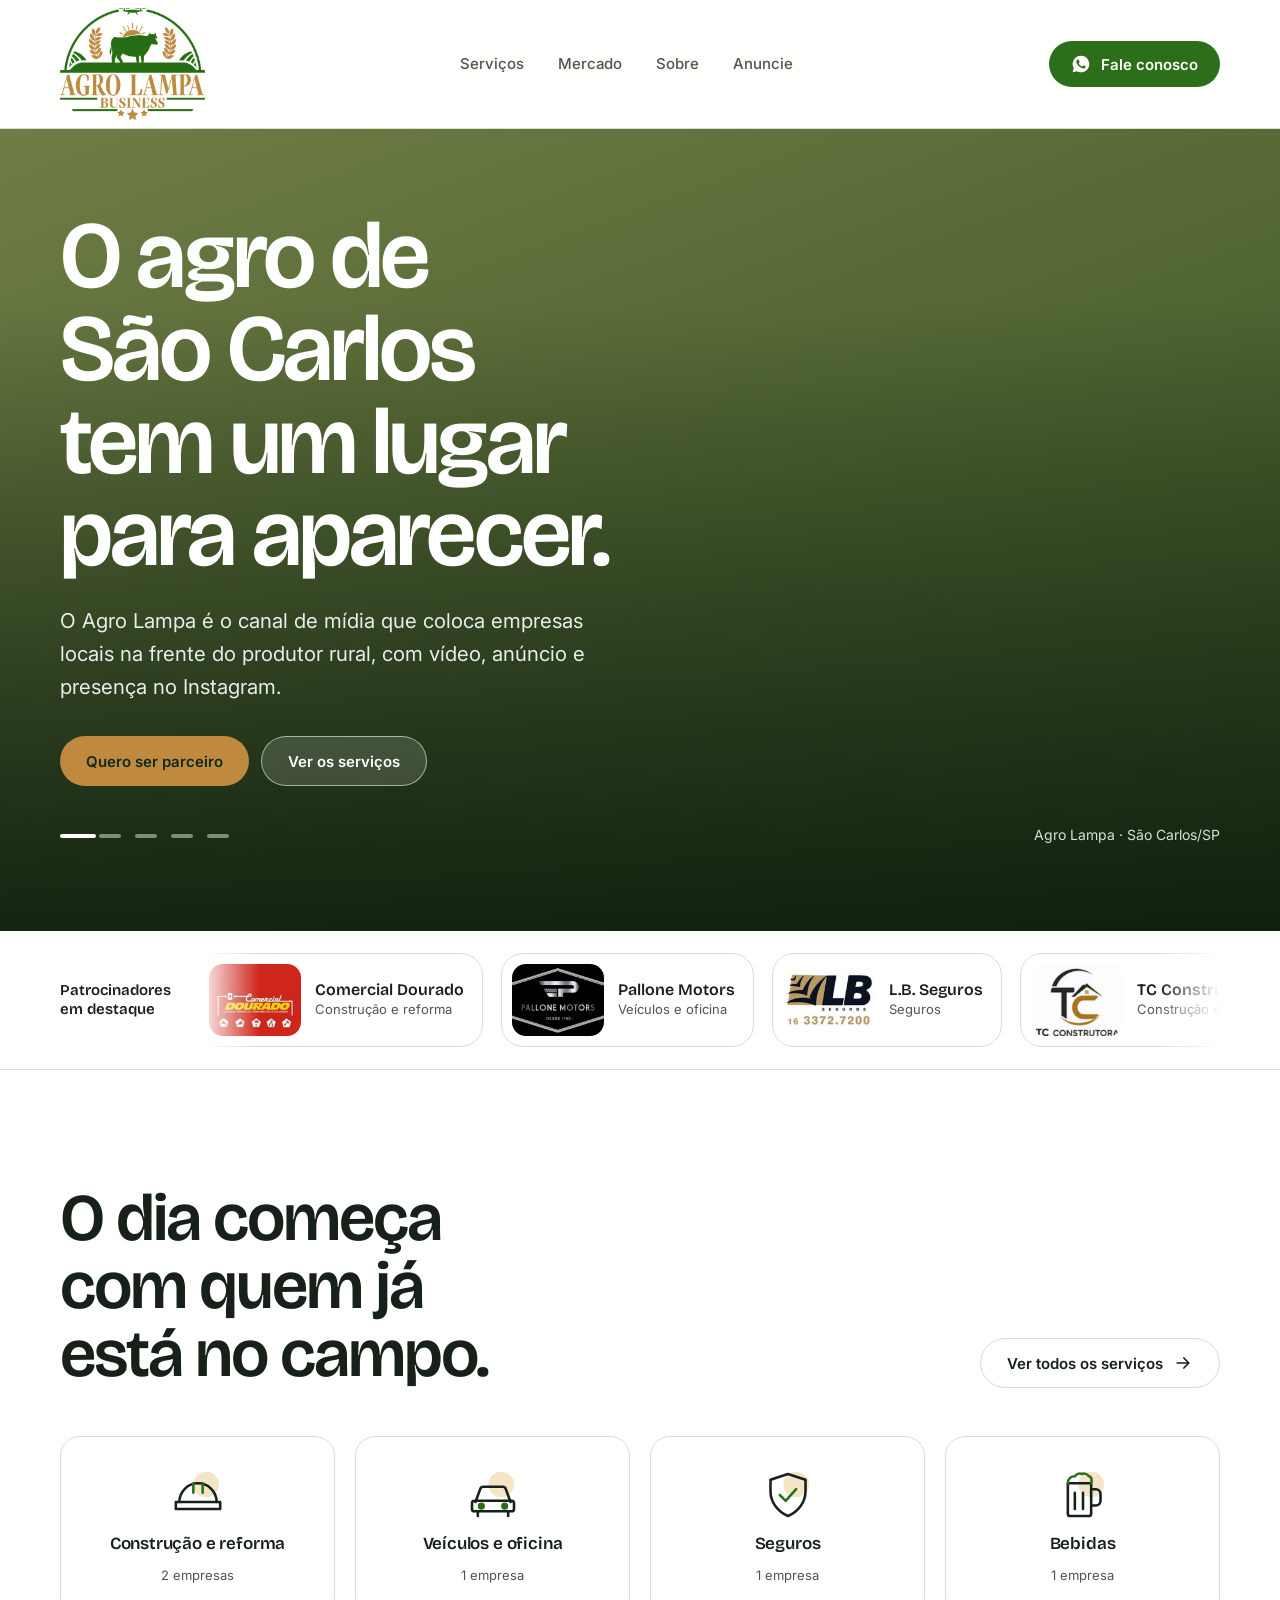
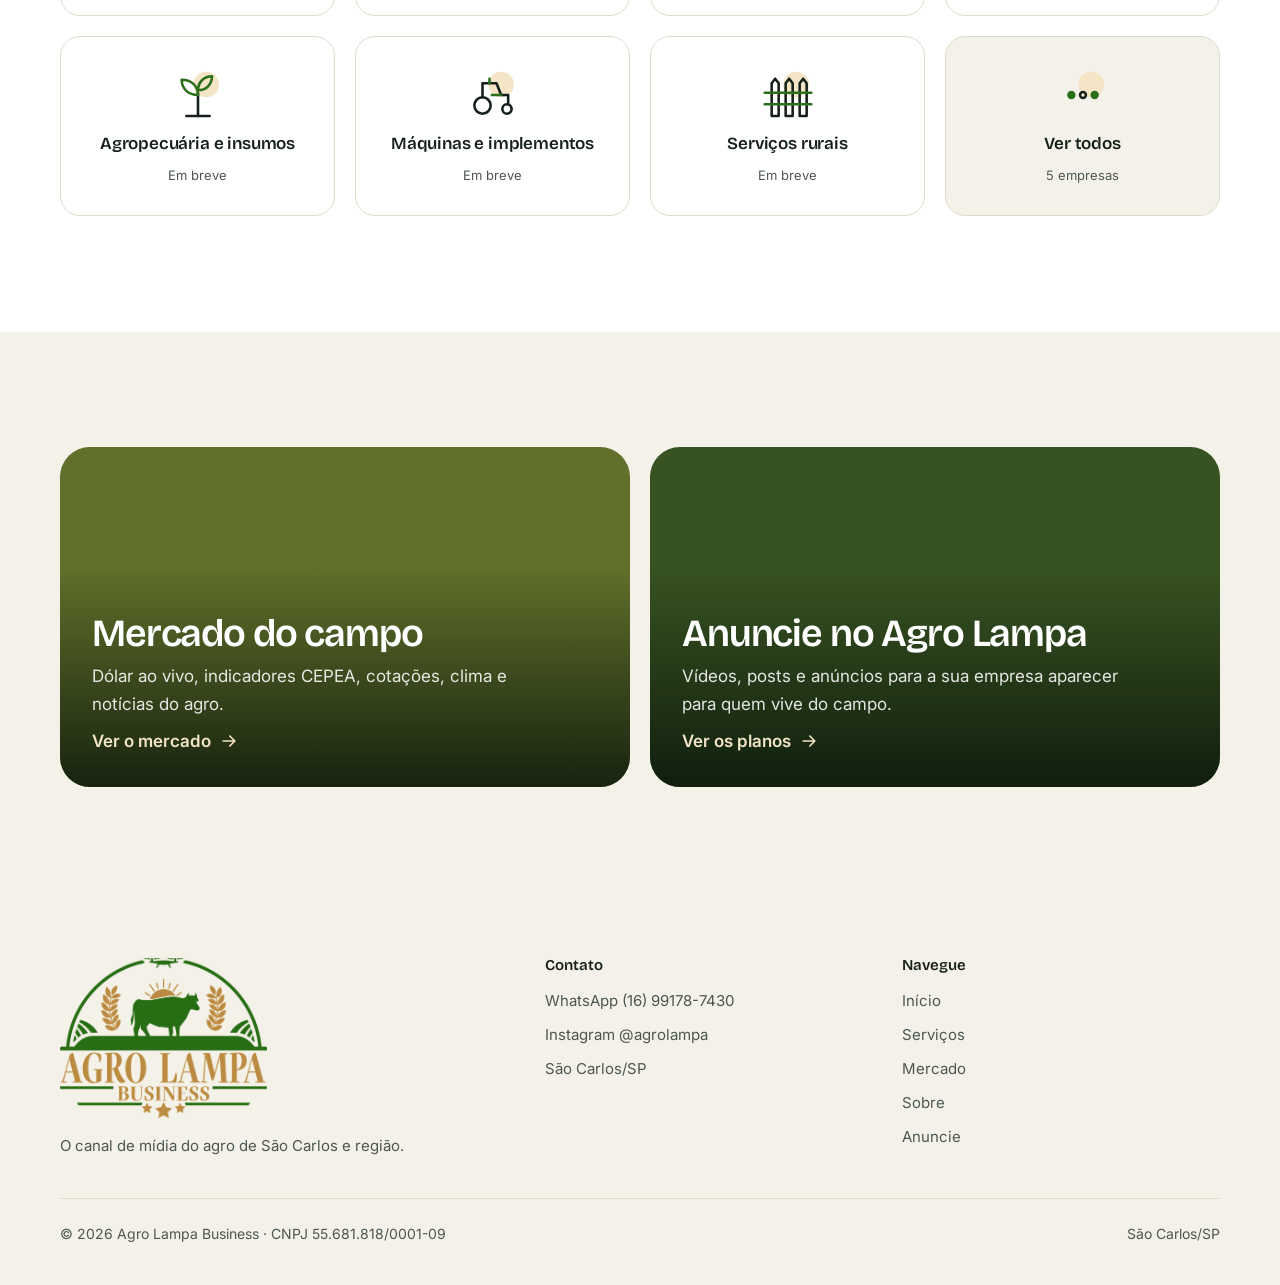
==== commit 6b7b5abd: "Site em várias páginas: início com carrossel e categorias, /servicos com patrocinadores e fotos, /me" ====
--- a/index.html
+++ b/index.html
@@ -4,9 +4,9 @@
 <meta charset="utf-8">
 <meta name="viewport" content="width=device-width, initial-scale=1">
 <title>Agro Lampa Business — O canal de mídia do agro de São Carlos</title>
-<meta name="description" content="O Agro Lampa divulga empresas de São Carlos e região com vídeo, anúncio e presença no @agrolampa. Conheça os parceiros e fale com a gente pelo WhatsApp.">
+<meta name="description" content="O Agro Lampa divulga empresas de São Carlos e região com vídeo, anúncio e presença no @agrolampa. Encontre serviços por categoria e fale direto pelo WhatsApp.">
 <meta property="og:title" content="Agro Lampa Business — O canal de mídia do agro de São Carlos">
-<meta property="og:description" content="Vídeo, anúncio e presença no @agrolampa para empresas de São Carlos e região.">
+<meta property="og:description" content="O Agro Lampa divulga empresas de São Carlos e região com vídeo, anúncio e presença no @agrolampa. Encontre serviços por categoria e fale direto pelo WhatsApp.">
 <meta property="og:url" content="https://www.agrolampa.com.br/">
 <meta property="og:type" content="website">
 <meta property="og:image" content="https://www.agrolampa.com.br/img/logo.png">
@@ -17,327 +17,10 @@
 <link rel="preconnect" href="https://fonts.gstatic.com" crossorigin>
 <link href="https://fonts.googleapis.com/css2?family=Bricolage+Grotesque:opsz,wght@12..96,400;12..96,500;12..96,600;12..96,700&family=Inter:wght@400;500;600&display=swap" rel="stylesheet">
 <link rel="stylesheet" href="sites-incriveis.css">
+<link rel="stylesheet" href="estilo.css">
 <script src="sites-incriveis.js" defer></script>
-<style>
-/* Mundo: manhã no campo. Página clara e luminosa; o verde e o dourado do logo carregam a marca.
-   Curva: foto → claro → amanhecer → campo verde (parceiros) → branco → claro → floresta → claro */
-:root{
-  --canvas:#f4f2e8; --branco:#ffffff; --tinta:#17211a; --tinta-suave:#4c574e; --linha:#dedcca;
-  --folha:#2c6e1a; --folha-escura:#1f5212; --campo:#21541a; --floresta:#10291a;
-  --ouro:#c08a3e; --ouro-claro:#f3e5c6; --creme-texto:#f4f2e8;
-  --display:'Bricolage Grotesque', 'Segoe UI', system-ui, sans-serif;
-  --sans:'Inter', ui-sans-serif, system-ui, -apple-system, 'Segoe UI', Roboto, sans-serif;
-  --max:1240px; --gutter:clamp(16px,4vw,40px);
-  --ease:cubic-bezier(.22,1,.36,1);
-}
-*{box-sizing:border-box;margin:0;padding:0}
-html{scroll-behavior:smooth;scroll-padding-top:128px}
-@media (prefers-reduced-motion:reduce){html{scroll-behavior:auto}}
-body{background:var(--canvas);color:var(--tinta);font-family:var(--sans);font-size:17px;line-height:1.6;-webkit-font-smoothing:antialiased;overflow-x:hidden}
-::selection{background:var(--ouro-claro);color:var(--floresta)}
-img{display:block;max-width:100%}
-main{overflow-x:clip}
-a{color:inherit;text-underline-offset:4px}
-:focus-visible{outline:3px solid var(--ouro);outline-offset:3px;border-radius:6px}
-.wrap{max-width:var(--max);margin:0 auto;padding-left:max(var(--gutter), env(safe-area-inset-left,0px));padding-right:max(var(--gutter), env(safe-area-inset-right,0px))}
-h1,h2,h3{font-family:var(--display);font-weight:600;letter-spacing:-.03em;line-height:1.02;text-wrap:balance}
-h2{font-size:clamp(36px,5.2vw,68px)}
-.lead{font-size:clamp(17px,1.5vw,20px);line-height:1.55;max-width:58ch;color:var(--tinta-suave)}
-.icone{width:20px;height:20px;flex:none}
-
-/* Botões */
-.btn{display:inline-flex;align-items:center;justify-content:center;gap:10px;border-radius:100px;padding:14px 26px;min-height:50px;font:600 15px/1 var(--sans);text-decoration:none;border:0;cursor:pointer;transition:background .25s ease,transform .25s var(--ease),box-shadow .25s ease}
-.btn:hover{transform:translateY(-2px)}
-.btn-folha{background:var(--folha);color:#fff}
-.btn-folha:hover{background:var(--folha-escura);box-shadow:0 10px 24px -10px rgba(31,82,18,.55)}
-.btn-ouro{background:var(--ouro);color:var(--floresta)}
-.btn-ouro:hover{background:#d39d52;box-shadow:0 10px 24px -10px rgba(192,138,62,.6)}
-.btn-claro{background:rgba(255,255,255,.14);color:#fff;border:1px solid rgba(255,255,255,.55);backdrop-filter:blur(6px)}
-.btn-claro:hover{background:rgba(255,255,255,.24)}
-.btn-linha{background:transparent;color:var(--tinta);border:1px solid var(--linha)}
-.btn-linha:hover{border-color:var(--tinta)}
-.redondo{width:50px;min-width:50px;padding:0}
-
-/* Cabeçalho branco com o logo original */
-.topo{position:sticky;top:0;z-index:40;background:rgba(255,255,255,.94);backdrop-filter:saturate(1.4) blur(10px);border-bottom:1px solid var(--linha)}
-.topo .wrap{display:flex;align-items:center;justify-content:space-between;gap:24px;height:128px}
-.marca img{height:112px;width:auto;transition:transform .3s var(--ease)}
-.marca:hover img{transform:scale(1.03)}
-.menu{display:flex;gap:6px;list-style:none}
-.menu a{display:block;padding:10px 14px;border-radius:100px;text-decoration:none;font-size:15px;font-weight:500;color:var(--tinta-suave);transition:background .2s ease,color .2s ease}
-.menu a:hover{background:var(--canvas);color:var(--tinta)}
-.topo .btn{min-height:46px;padding:12px 22px}
-@media (max-width:920px){.menu{display:none}.topo .wrap{height:100px}.marca img{height:86px}.topo .btn{padding:10px 16px;font-size:14px;min-height:42px}}
-
-/* 1 — Abertura */
-.abertura{position:relative;min-height:min(820px,calc(100svh - 128px));display:flex;align-items:flex-end;overflow:hidden;color:#fff;background:linear-gradient(160deg,#6f7d45,#2f4a1d)}
-.abertura-foto{position:absolute;inset:-10% 0;width:100%;height:120%;object-fit:cover}
-.abertura::after{content:"";position:absolute;inset:auto 0 0;height:78%;background:linear-gradient(to top,rgba(9,24,12,.82),rgba(9,24,12,0));pointer-events:none}
-.abertura .descer{bottom:18px}
-.abertura .wrap{position:relative;z-index:1;width:100%;padding-block:clamp(48px,9vh,96px)}
-.abertura h1{font-size:clamp(46px,7.4vw,104px);max-width:12ch;line-height:.98}
-.abertura p{font-size:clamp(17px,1.6vw,21px);max-width:44ch;margin:24px 0 32px;color:rgba(255,255,255,.9)}
-.acoes{display:flex;flex-wrap:wrap;gap:12px}
-
-/* 2 — O que é */
-.oque{padding-block:clamp(80px,11vw,140px)}
-.oque-grade{display:grid;grid-template-columns:1fr 1fr;gap:clamp(40px,6vw,96px);align-items:center}
-.oque h2{margin-bottom:24px;max-width:13ch}
-.pilares{list-style:none;margin-top:40px;border-top:1px solid var(--linha)}
-.pilares li{display:grid;grid-template-columns:52px 1fr;gap:18px;align-items:start;padding:22px 0;border-bottom:1px solid var(--linha)}
-.pilares .ico{width:52px;height:52px;border-radius:16px;background:var(--branco);display:grid;place-items:center;color:var(--folha)}
-.pilares .ico svg{width:24px;height:24px}
-.pilares h3{font-size:22px;letter-spacing:-.02em;margin-bottom:4px}
-.pilares p{color:var(--tinta-suave);font-size:16px}
-.oque-midia{position:relative;border-radius:32px;overflow:hidden;aspect-ratio:4/5;max-width:100%;background:linear-gradient(160deg,#8a9a58,#3c5c22)}
-.oque-midia img{width:100%;height:100%;object-fit:cover}
-.selo-insta{position:absolute;left:20px;bottom:20px;right:20px;display:flex;align-items:center;gap:14px;background:rgba(255,255,255,.95);border-radius:20px;padding:14px 18px;text-decoration:none;box-shadow:0 18px 40px -20px rgba(0,0,0,.45)}
-.selo-insta img{width:52px;height:52px;object-fit:contain}
-.selo-insta b{display:block;font-size:16px}
-.selo-insta span{font-size:14px;color:var(--tinta-suave)}
-@media (max-width:900px){.oque-grade{grid-template-columns:1fr}.oque-midia{aspect-ratio:4/3}}
-
-/* 3 — Amanhecer: foto real que clareia e sobe com a rolagem */
-.amanhecer .fx-palco{display:block;background:#1d2a1c}
-.nascer{position:absolute;inset:0;width:100%;height:100%;object-fit:cover;transform-origin:50% 70%;
-  transform:translateY(calc((1 - var(--progresso,0)) * 10%)) scale(calc(1.22 - var(--progresso,0) * .22));
-  filter:brightness(calc(.42 + var(--progresso,0) * .63)) saturate(calc(.7 + var(--progresso,0) * .45))}
-.amanhecer .fx-palco::before{content:"";position:absolute;inset:0;z-index:1;pointer-events:none;
-  background:linear-gradient(to bottom,rgba(10,22,14,.62),rgba(10,22,14,0) 45%);opacity:calc(1 - var(--progresso,0) * .45)}
-.amanhecer .fx-palco::after{content:"";position:absolute;inset:auto 0 0;height:26%;z-index:1;pointer-events:none;background:linear-gradient(to bottom,rgba(33,84,26,0),var(--campo))}
-.amanhecer .wrap{position:relative;z-index:3;padding-top:clamp(56px,12vh,120px);text-align:center;color:#fff}
-.amanhecer h2{margin:0 auto;max-width:14ch;text-shadow:0 2px 30px rgba(0,0,0,.35)}
-.amanhecer p{margin:20px auto 0;max-width:46ch;font-size:clamp(17px,1.5vw,20px);color:rgba(255,255,255,.9);text-shadow:0 1px 16px rgba(0,0,0,.4)}
-.previa-logos{position:absolute;z-index:3;left:0;right:0;bottom:clamp(84px,14vh,130px);display:flex;justify-content:center;gap:clamp(10px,2vw,18px);flex-wrap:wrap;padding-inline:16px}
-.previa-logos span{width:clamp(54px,8vw,96px);aspect-ratio:1;border-radius:20px;background:#fff;display:grid;place-items:center;padding:8px;box-shadow:0 16px 36px -16px rgba(0,0,0,.55);overflow:hidden}
-.previa-logos span.cheio{padding:0}
-.previa-logos img{width:100%;height:100%;object-fit:contain}
-.previa-logos span.cheio img{object-fit:cover}
-/* Seta pequena para descer */
-.descer{position:absolute;z-index:4;left:50%;bottom:clamp(20px,4vh,36px);transform:translateX(-50%);display:flex;flex-direction:column;align-items:center;gap:6px;color:#fff;text-decoration:none;font-size:13px;font-weight:500;opacity:.9}
-.descer svg{width:18px;height:18px;animation:descer 1.8s var(--ease) infinite}
-.descer:hover{opacity:1}
-@keyframes descer{0%,100%{transform:translateY(0)}50%{transform:translateY(5px)}}
-@media (prefers-reduced-motion:reduce){.descer svg{animation:none}}
-.fx-reduzido .amanhecer{--progresso:1}
-.fx-reduzido .amanhecer .fx-palco{min-height:92vh;position:relative}
-
-/* Detalhes do parceiro */
-dialog.ficha{border:0;padding:0;border-radius:28px;width:min(640px,calc(100vw - 32px));max-height:calc(100svh - 32px);margin:auto;color:var(--tinta);background:var(--branco);box-shadow:0 40px 90px -30px rgba(0,0,0,.6)}
-dialog.ficha::backdrop{background:rgba(10,24,14,.55);backdrop-filter:blur(4px)}
-dialog.ficha[open]{animation:abrir .45s var(--ease)}
-@keyframes abrir{from{opacity:0;transform:translateY(24px) scale(.98)}}
-.ficha-topo{display:flex;align-items:center;gap:20px;padding:28px 28px 0}
-.ficha-topo .p-logo{margin:0;width:132px;height:104px;box-shadow:none;border:1px solid var(--linha)}
-.ficha-topo h3{font-size:30px}
-.ficha-topo small{color:var(--tinta-suave);font-size:14px}
-.ficha-corpo .chips li{background:var(--canvas)}
-.ficha-corpo{padding:20px 28px 28px;display:grid;gap:18px}
-.ficha-corpo p{color:var(--tinta-suave)}
-.contatos{list-style:none;display:grid;gap:10px}
-.contatos li{display:flex;align-items:center;gap:12px;padding:14px 16px;border-radius:16px;background:var(--canvas)}
-.contatos a{font-weight:600;text-decoration:none}
-.contatos a:hover{text-decoration:underline}
-.contatos small{display:block;font-size:13px;color:var(--tinta-suave)}
-.fechar{position:absolute;top:14px;right:14px;width:44px;height:44px;border-radius:50%;border:0;background:var(--canvas);cursor:pointer;display:grid;place-items:center}
-.fechar:hover{background:var(--linha)}
-@media (prefers-reduced-motion:reduce){dialog.ficha[open]{animation:none}}
-
-/* 5 — Como funciona: mídia fixa + passos */
-.como{background:var(--branco);padding-block:clamp(88px,11vw,140px)}
-.como-intro{display:flex;justify-content:space-between;align-items:flex-end;gap:32px;flex-wrap:wrap;margin-bottom:clamp(40px,6vw,72px)}
-.como-intro h2{max-width:12ch}
-.como-intro p{max-width:40ch}
-.como-grade{display:grid;grid-template-columns:1.05fr 1fr;gap:clamp(32px,6vw,88px);align-items:start}
-.como-midia{position:sticky;top:152px;aspect-ratio:4/5;max-width:100%;border-radius:32px;overflow:hidden;background:linear-gradient(160deg,#c9b27e,#58702f)}
-.como-midia img{position:absolute;inset:0;width:100%;height:100%;object-fit:cover;opacity:0;transform:scale(1.08);filter:saturate(.8);transition:opacity .8s var(--ease),transform 1.4s var(--ease),filter .8s ease}
-.como-midia img.ativa{opacity:1;transform:none;filter:none}
-.como-marcador{position:absolute;z-index:2;left:20px;bottom:20px;display:flex;gap:6px}
-.como-marcador i{width:28px;height:4px;border-radius:4px;background:rgba(255,255,255,.45);transition:background .4s ease,width .4s var(--ease)}
-.como-marcador i.ativa{background:#fff;width:48px}
-.passos{list-style:none}
-.passo{min-height:62vh;display:flex;flex-direction:column;justify-content:center;padding-block:32px;border-top:1px solid var(--linha);opacity:.38;transition:opacity .5s ease}
-.passo:last-child{min-height:48vh}
-.passo.ativo{opacity:1}
-.passo-num{font-family:var(--display);font-size:15px;font-weight:600;color:var(--folha);font-variant-numeric:tabular-nums;letter-spacing:.02em}
-.passo h3{font-size:clamp(30px,3.4vw,44px);margin:10px 0 14px}
-.passo p{color:var(--tinta-suave);max-width:44ch;font-size:18px}
-.passo-img{display:none}
-@media (max-width:900px){
-  .como-grade{grid-template-columns:1fr}
-  .como-midia{display:none}
-  .passo{min-height:0;opacity:1;padding-block:28px}
-  .passo-img{display:block;aspect-ratio:16/10;max-width:100%;border-radius:22px;overflow:hidden;margin-bottom:20px;background:linear-gradient(160deg,#c9b27e,#58702f)}
-  .passo-img img{width:100%;height:100%;object-fit:cover}
-}
-.fx-reduzido .passo{opacity:1}
-
-/* 6 — Mercado */
-.mercado{padding-block:clamp(88px,11vw,140px)}
-.mercado-topo{display:grid;grid-template-columns:1.1fr .9fr;gap:clamp(32px,5vw,72px);align-items:end;margin-bottom:40px}
-.mercado-topo h2{max-width:13ch}
-.ao-vivo{display:grid;grid-template-columns:1fr 1.4fr;gap:20px;margin-bottom:20px}
-.painel{background:var(--branco);border-radius:28px;padding:28px;display:flex;flex-direction:column;gap:14px;min-width:0}
-.painel h3{font-size:24px;letter-spacing:-.02em}
-.painel .nota{font-size:14px;color:var(--tinta-suave)}
-.pulso{display:inline-flex;align-items:center;gap:8px;font-size:13px;font-weight:600;color:var(--folha)}
-.pulso::before{content:"";width:8px;height:8px;border-radius:50%;background:var(--folha);box-shadow:0 0 0 0 rgba(44,110,26,.5);animation:pulso 2s infinite}
-@keyframes pulso{70%{box-shadow:0 0 0 10px rgba(44,110,26,0)}100%{box-shadow:0 0 0 0 rgba(44,110,26,0)}}
-@media (prefers-reduced-motion:reduce){.pulso::before{animation:none}}
-.tv{min-height:120px}
-.indicadores{list-style:none;display:grid;grid-template-columns:1fr 1fr;gap:10px}
-.indicadores a{display:flex;justify-content:space-between;align-items:center;gap:12px;padding:16px 18px;border-radius:16px;background:var(--canvas);text-decoration:none;font-weight:600;transition:background .2s ease}
-.indicadores a:hover{background:var(--ouro-claro)}
-.indicadores small{display:block;font-weight:400;font-size:13px;color:var(--tinta-suave)}
-#cepea-widget:empty{display:none}
-.bento{display:grid;grid-template-columns:repeat(6,1fr);grid-auto-rows:minmax(260px,auto);gap:20px}
-.tema{position:relative;grid-column:span 2;border-radius:28px;overflow:hidden;color:#fff;text-decoration:none;display:flex;align-items:flex-end;min-height:260px;background:var(--tom,#4d6a2c);isolation:isolate}
-.tema.largo{grid-column:span 4}
-.tema.alto{grid-row:span 2}
-.tema img{position:absolute;inset:0;width:100%;height:100%;object-fit:cover;z-index:-2;transition:transform .9s var(--ease)}
-.tema::before{content:"";position:absolute;inset:0;z-index:-1;background:linear-gradient(to top,rgba(8,20,10,.85),rgba(8,20,10,.1) 65%)}
-.tema:hover img{transform:scale(1.06)}
-.tema-txt{padding:26px;display:grid;gap:6px}
-.tema-fonte{font-size:13px;font-weight:600;color:var(--ouro-claro)}
-.tema h3{font-size:clamp(24px,2.4vw,34px)}
-.tema p{font-size:15px;color:rgba(255,255,255,.86);max-width:40ch}
-.tema .seta{position:absolute;top:20px;right:20px;width:46px;height:46px;border-radius:50%;background:rgba(255,255,255,.92);color:var(--floresta);display:grid;place-items:center;transition:transform .4s var(--ease)}
-.tema:hover .seta{transform:rotate(-45deg)}
-@media (max-width:1000px){.mercado-topo,.ao-vivo{grid-template-columns:1fr}.bento{grid-template-columns:repeat(2,1fr)}.tema,.tema.largo{grid-column:span 1}.tema.alto{grid-row:auto}.tema.largo{grid-column:1/-1}}
-@media (max-width:620px){.bento{grid-template-columns:1fr}.tema.largo{grid-column:auto}.indicadores{grid-template-columns:1fr}}
-
-/* Fechamento / planos */
-.fechamento{background:var(--floresta);color:var(--creme-texto);padding-block:clamp(96px,12vw,150px)}
-.fechamento h2{font-size:clamp(42px,6.4vw,84px);max-width:13ch}
-.fechamento .lead{color:rgba(244,242,232,.8);max-width:40ch}
-
-/* Rodapé claro com o logo original */
-.rodape{padding-block:56px 40px;font-size:15px;color:var(--tinta-suave)}
-.rodape .wrap{display:grid;grid-template-columns:1.4fr 1fr 1fr;gap:40px}
-.rodape img{height:160px;width:auto;margin-bottom:16px}
-.rodape h4{font:600 15px/1 var(--display);color:var(--tinta);margin-bottom:16px}
-.rodape ul{list-style:none;display:grid;gap:10px}
-.rodape a{text-decoration:none}
-.rodape a:hover{color:var(--tinta);text-decoration:underline}
-.rodape .base{grid-column:1/-1;border-top:1px solid var(--linha);padding-top:24px;display:flex;justify-content:space-between;gap:12px;flex-wrap:wrap;font-size:14px}
-@media (max-width:760px){.rodape .wrap{grid-template-columns:1fr}}
-
-.zap-fixo{position:fixed;right:calc(16px + env(safe-area-inset-right,0px));bottom:calc(16px + env(safe-area-inset-bottom,0px));z-index:50;width:58px;height:58px;border-radius:50%;background:var(--folha);color:#fff;display:none;place-items:center;box-shadow:0 12px 28px -10px rgba(0,0,0,.5)}
-.zap-fixo svg{width:28px;height:28px}
-@media (max-width:760px){.zap-fixo{display:grid}}
-
-/* Faixa de patrocinadores (logo abaixo da abertura) */
-.faixa-patro{background:var(--branco);border-bottom:1px solid var(--linha);padding-block:22px;overflow:hidden}
-.faixa-patro .wrap{display:flex;align-items:center;gap:28px}
-.faixa-rotulo{flex:none;font:600 15px/1.25 var(--display);color:var(--tinta);max-width:11ch}
-.faixa-janela{flex:1;min-width:0;overflow:hidden;-webkit-mask-image:linear-gradient(90deg,transparent,#000 6%,#000 94%,transparent);mask-image:linear-gradient(90deg,transparent,#000 6%,#000 94%,transparent)}
-.faixa-trilha{display:flex;gap:18px;width:max-content;animation:faixa 32s linear infinite}
-.faixa-patro:hover .faixa-trilha,.faixa-patro:focus-within .faixa-trilha{animation-play-state:paused}
-@keyframes faixa{to{transform:translateX(calc(-50% - 9px))}}
-.faixa-item{display:flex;align-items:center;gap:14px;padding:10px 18px 10px 10px;border:1px solid var(--linha);border-radius:22px;background:var(--branco);text-decoration:none;transition:border-color .2s ease,transform .3s var(--ease)}
-.faixa-item:hover{border-color:var(--folha);transform:translateY(-2px)}
-.faixa-item .fl{width:92px;height:72px;border-radius:14px;overflow:hidden;display:grid;place-items:center;background:var(--branco)}
-.faixa-item .fl img{width:100%;height:100%;object-fit:contain}
-.faixa-item .fl.cheio img{object-fit:cover}
-.faixa-item b{display:block;font:600 16px/1.2 var(--display);white-space:nowrap}
-.faixa-item small{display:block;font-size:13px;color:var(--tinta-suave);white-space:nowrap}
-@media (max-width:760px){.faixa-rotulo{display:none}.faixa-item .fl{width:72px;height:56px}}
-@media (prefers-reduced-motion:reduce){.faixa-trilha{animation:none}.faixa-janela{overflow-x:auto;-webkit-mask-image:none;mask-image:none}}
-
-/* Serviços: diretório dos parceiros por categoria e plano */
-.servicos{background:var(--campo);color:var(--creme-texto);padding-block:clamp(32px,5vw,56px) clamp(88px,11vw,140px);margin-top:-1px}
-.servicos-topo{display:flex;justify-content:space-between;align-items:flex-end;gap:24px;flex-wrap:wrap;margin-bottom:28px}
-.servicos-topo h2{max-width:14ch}
-.servicos-topo p{max-width:42ch;color:rgba(244,242,232,.82);font-size:18px}
-.filtros{display:flex;gap:8px;flex-wrap:wrap;margin-bottom:36px}
-.filtro{border:1px solid rgba(244,242,232,.35);background:transparent;color:var(--creme-texto);border-radius:100px;padding:11px 18px;min-height:44px;font:500 15px/1 var(--sans);cursor:pointer;transition:background .2s ease,color .2s ease,border-color .2s ease}
-.filtro span{opacity:.65;margin-left:6px;font-variant-numeric:tabular-nums}
-.filtro:hover{border-color:var(--creme-texto)}
-.filtro[aria-pressed="true"]{background:var(--creme-texto);color:var(--floresta);border-color:var(--creme-texto)}
-.bloco-destaque{margin-bottom:44px}
-.titulo-bloco{display:flex;align-items:baseline;gap:12px;margin-bottom:18px}
-.titulo-bloco h3{font-size:clamp(24px,2.6vw,34px)}
-.titulo-bloco span{font-size:14px;color:rgba(244,242,232,.7);font-variant-numeric:tabular-nums}
-.grade-destaque{display:grid;grid-template-columns:repeat(auto-fit,minmax(min(100%,520px),1fr));gap:20px}
-.destaque-card{display:grid;grid-template-columns:1fr 1.1fr;background:var(--branco);color:var(--tinta);border-radius:30px;overflow:hidden;min-height:340px;box-shadow:0 30px 60px -36px rgba(0,0,0,.6)}
-.destaque-card .p-foto{aspect-ratio:auto;height:100%}
-.destaque-card .p-corpo{padding:28px}
-.destaque-card .p-logo{margin:0 0 8px;width:220px;height:150px;box-shadow:none;border:1px solid var(--linha)}
-.vaga{display:flex;flex-direction:column;justify-content:center;gap:14px;border:2px dashed rgba(244,242,232,.45);border-radius:30px;padding:clamp(24px,3.4vw,40px);min-height:0}
-.vaga h4{font:600 clamp(26px,3vw,40px)/1.05 var(--display);letter-spacing:-.03em;max-width:16ch}
-.vaga p{color:rgba(244,242,232,.82);max-width:46ch}
-.vaga .btn{align-self:flex-start}
-.parceiro[hidden]{display:none}
-.p-cat{font-size:13px;font-weight:600;color:var(--folha)}
-.grade-cat{display:grid;grid-template-columns:repeat(auto-fill,minmax(min(100%,340px),1fr));gap:20px}
-.parceiro{background:var(--branco);color:var(--tinta);border-radius:28px;overflow:hidden;display:flex;flex-direction:column;box-shadow:0 30px 60px -36px rgba(0,0,0,.6);transition:transform .45s var(--ease),box-shadow .45s var(--ease)}
-.parceiro:hover{transform:translateY(-6px);box-shadow:0 40px 70px -34px rgba(0,0,0,.7)}
-.parceiro.nivel-destaque{outline:3px solid var(--ouro);outline-offset:-3px}
-.p-foto{position:relative;aspect-ratio:16/10;max-width:100%;overflow:hidden;background:var(--tom,#8a9a58)}
-.p-foto>img{width:100%;height:100%;object-fit:cover;transition:transform .9s var(--ease)}
-.parceiro:hover .p-foto>img,.destaque-card:hover .p-foto>img{transform:scale(1.05)}
-.p-foto::after{content:"";position:absolute;inset:0;background:linear-gradient(to top,rgba(0,0,0,.35),rgba(0,0,0,0) 55%)}
-.selos{position:absolute;z-index:1;top:16px;right:16px;display:flex;gap:6px;flex-wrap:wrap;justify-content:flex-end}
-.selo{background:rgba(255,255,255,.94);color:var(--floresta);font-size:13px;font-weight:600;padding:7px 12px;border-radius:100px;font-variant-numeric:tabular-nums}
-.selo.ouro{background:var(--ouro);color:var(--floresta)}
-.p-logo{position:relative;z-index:2;margin:-96px 24px 0;width:212px;height:164px;border-radius:22px;background:var(--branco);display:grid;place-items:center;padding:12px;box-shadow:0 16px 36px -18px rgba(0,0,0,.45)}
-.p-logo img{width:100%;height:100%;object-fit:contain;min-height:0}
-.p-logo.cheio{padding:0;overflow:hidden}
-.p-logo.cheio img{object-fit:cover}
-.p-corpo{padding:20px 24px 24px;display:flex;flex-direction:column;gap:8px;flex:1}
-.p-corpo h4{font:600 clamp(24px,2.2vw,30px)/1.05 var(--display);letter-spacing:-.025em}
-.p-seg{color:var(--tinta-suave);font-size:15px}
-.chips{display:flex;flex-wrap:wrap;gap:6px;list-style:none;margin-top:4px}
-.chips li{font-size:13px;font-weight:500;padding:6px 11px;border-radius:100px;background:var(--canvas);color:var(--tinta)}
-.p-acoes{display:flex;gap:10px;margin-top:auto;padding-top:18px;flex-wrap:wrap}
-.p-acoes .btn{min-height:46px;padding:12px 18px;font-size:14px}
-.p-acoes .redondo{width:46px;min-width:46px;padding:0}
-.convite{margin-top:56px;display:flex;justify-content:space-between;align-items:center;gap:20px;flex-wrap:wrap;padding:28px 32px;border-radius:28px;background:rgba(244,242,232,.08);border:1px solid rgba(244,242,232,.2)}
-.convite p{font:600 clamp(20px,2.2vw,26px)/1.2 var(--display);max-width:30ch}
-@media (max-width:760px){.destaque-card{grid-template-columns:1fr}.destaque-card .p-foto{aspect-ratio:16/10}.destaque-card .p-logo{width:180px;height:124px}}
-@media (max-width:620px){.p-logo{width:190px;height:148px;margin-top:-84px}}
-
-/* Mercado: guia rápido */
-.guia{display:grid;grid-template-columns:repeat(3,1fr);gap:20px;margin-bottom:20px}
-.guia div{background:var(--branco);border-radius:24px;padding:24px}
-.guia h3{font-size:20px;letter-spacing:-.02em;margin-bottom:8px}
-.guia p{font-size:15px;color:var(--tinta-suave)}
-.tema.meio{grid-column:span 3}
-@media (max-width:1000px){.guia{grid-template-columns:1fr}.tema.meio{grid-column:span 1}}
-@media (min-width:1001px){.indicadores{grid-template-columns:repeat(4,1fr)}.ao-vivo{grid-template-columns:1fr 2fr}}
-
-/* Sobre */
-.sobre{padding-block:clamp(88px,11vw,140px) 0}
-.sobre-grade{display:grid;grid-template-columns:1fr 1fr;gap:clamp(32px,6vw,96px);align-items:start}
-.sobre h2{max-width:12ch}
-.sobre-texto{display:grid;gap:18px;font-size:18px;color:var(--tinta-suave);max-width:60ch}
-.sobre-texto strong{color:var(--tinta)}
-.fatos{list-style:none;display:grid;grid-template-columns:repeat(4,1fr);gap:16px;margin-top:clamp(40px,6vw,64px)}
-.fatos li{background:var(--branco);border-radius:22px;padding:22px}
-.fatos b{display:block;font:600 22px/1.15 var(--display);letter-spacing:-.02em;color:var(--tinta)}
-.fatos span{font-size:14px;color:var(--tinta-suave)}
-@media (max-width:900px){.sobre-grade{grid-template-columns:1fr}.fatos{grid-template-columns:1fr 1fr}}
-@media (max-width:480px){.fatos{grid-template-columns:1fr}}
-
-/* Planos */
-.planos{display:grid;grid-template-columns:repeat(3,1fr);gap:20px;margin-top:clamp(40px,6vw,64px)}
-.plano{background:rgba(244,242,232,.06);color:var(--creme-texto);border:1px solid rgba(244,242,232,.2);border-radius:28px;padding:32px;display:flex;flex-direction:column;gap:6px}
-.plano.forte{background:var(--canvas);color:var(--tinta);border-color:var(--canvas)}
-.plano h3{font-size:30px}
-.plano .onde{font-size:14px;font-weight:600;color:var(--ouro)}
-.plano.forte .onde{color:var(--folha)}
-.plano .preco{opacity:.75;font-size:15px}
-.plano ul{list-style:none;margin:18px 0 24px;display:grid;gap:12px}
-.plano li{display:flex;gap:10px;align-items:flex-start;font-size:15px}
-.plano li svg{width:18px;height:18px;color:var(--ouro);flex:none;margin-top:3px}
-.plano.forte li svg{color:var(--folha)}
-.plano .btn{margin-top:auto;align-self:flex-start}
-.fechamento-topo{display:flex;justify-content:space-between;align-items:flex-end;gap:32px;flex-wrap:wrap}
-@media (max-width:1000px){.planos{grid-template-columns:1fr}}
-</style>
 </head>
 <body>
-
 <svg width="0" height="0" style="position:absolute" aria-hidden="true">
   <symbol id="i-zap" viewBox="0 0 24 24"><path fill="currentColor" d="M12 2a10 10 0 0 0-8.6 15.1L2 22l5-1.3A10 10 0 1 0 12 2Zm5.3 14.1c-.2.6-1.3 1.2-1.8 1.2-.5.1-1 .1-3.3-.8-2.8-1.1-4.5-3.9-4.7-4.1-.1-.2-1.1-1.5-1.1-2.9s.7-2.1 1-2.4c.3-.3.6-.3.8-.3h.6c.2 0 .4 0 .6.5l.8 2c.1.2.1.4 0 .5l-.4.6-.4.4c-.1.2-.3.3-.1.6.2.3.8 1.3 1.6 2.1 1.1 1 2 1.3 2.3 1.4.3.1.5.1.6-.1l.8-1c.2-.3.4-.2.6-.1l1.9.9c.3.1.5.2.5.3.1.2.1.7-.2 1.2Z"/></symbol>
   <symbol id="i-insta" viewBox="0 0 24 24"><g fill="none" stroke="currentColor" stroke-width="1.8"><rect x="3" y="3" width="18" height="18" rx="5"/><circle cx="12" cy="12" r="4"/><circle cx="17.5" cy="6.5" r=".9" fill="currentColor" stroke="none"/></g></symbol>
@@ -350,13 +33,13 @@
 
 <header class="topo">
   <div class="wrap">
-    <a class="marca" href="#inicio" aria-label="Agro Lampa Business — início"><img src="img/logo.png" alt="Agro Lampa Business" width="162" height="112"></a>
+    <a class="marca" href="index.html" aria-label="Agro Lampa Business — início"><img src="img/logo.png" alt="Agro Lampa Business" width="162" height="112"></a>
     <nav aria-label="Principal">
       <ul class="menu">
-        <li><a href="#servicos">Serviços</a></li>
-        <li><a href="#mercado">Mercado</a></li>
-        <li><a href="#sobre">Sobre</a></li>
-        <li><a href="#anuncie">Anuncie</a></li>
+        <li><a href="servicos.html">Serviços</a></li>
+        <li><a href="mercado.html">Mercado</a></li>
+        <li><a href="sobre.html">Sobre</a></li>
+        <li><a href="sobre.html#anuncie">Anuncie</a></li>
       </ul>
     </nav>
     <a class="btn btn-folha" href="https://wa.me/5516991787430?text=Ol%C3%A1!%20Vim%20pelo%20site%20do%20Agro%20Lampa." target="_blank" rel="noopener"><svg class="icone"><use href="#i-zap"/></svg>Fale conosco</a>
@@ -364,22 +47,25 @@
 </header>
 
 <main id="inicio">
-
-<!-- 1 · ABERTURA -->
-<section class="abertura">
-  <img class="abertura-foto" data-fx-paralaxe="0.12" src="https://images.unsplash.com/photo-1500382017468-9049fed747ef?fm=jpg&q=80&w=2400&auto=format&fit=crop" alt="Campo dourado ao entardecer" onerror="this.remove()">
+<!-- 1 · ABERTURA (troque as fotos pelas dos parceiros: uma .slide por foto) -->
+<section class="abertura" aria-roledescription="carrossel">
+  <div class="slide ativo" data-legenda="Agro Lampa · São Carlos/SP"><img src="https://images.unsplash.com/photo-1500382017468-9049fed747ef?fm=jpg&q=80&w=2400&auto=format&fit=crop" alt="Campo dourado ao entardecer" onerror="this.remove()"></div>
+  <div class="slide" data-legenda="Parceiro: Comercial Dourado"><img src="https://images.unsplash.com/photo-1581783898377-1c85bf937427?fm=jpg&q=80&w=2400&auto=format&fit=crop" alt="Ferramentas de construção" loading="lazy" onerror="this.remove()"></div>
+  <div class="slide" data-legenda="Parceiro: Pallone Motors"><img src="https://images.unsplash.com/photo-1487754180451-c456f719a1fc?fm=jpg&q=80&w=2400&auto=format&fit=crop" alt="Oficina mecânica" loading="lazy" onerror="this.remove()"></div>
+  <div class="slide" data-legenda="Parceiro: TC Construtora"><img src="https://images.unsplash.com/photo-1504307651254-35680f356dfd?fm=jpg&q=80&w=2400&auto=format&fit=crop" alt="Obra em construção" loading="lazy" onerror="this.remove()"></div>
+  <div class="slide" data-legenda="Parceiro: Bar do Lampa"><img src="https://images.unsplash.com/photo-1535958636474-b021ee887b13?fm=jpg&q=80&w=2400&auto=format&fit=crop" alt="Copos de cerveja gelada" loading="lazy" onerror="this.remove()"></div>
   <div class="wrap">
     <h1 data-fx="palavras">O agro de São Carlos tem um lugar para aparecer.</h1>
     <p data-fx="subir" data-fx-atraso="450">O Agro Lampa é o canal de mídia que coloca empresas locais na frente do produtor rural, com vídeo, anúncio e presença no Instagram.</p>
     <div class="acoes" data-fx="subir" data-fx-atraso="650">
       <a class="btn btn-ouro" href="https://wa.me/5516991787430?text=Ol%C3%A1!%20Quero%20ser%20parceiro%20do%20Agro%20Lampa." target="_blank" rel="noopener">Quero ser parceiro</a>
-      <a class="btn btn-claro" href="#servicos">Ver os serviços</a>
+      <a class="btn btn-claro" href="servicos.html">Ver os serviços</a>
     </div>
+    <div class="abertura-rodape"><div class="pontos" id="pontos"></div><span class="legenda" id="slide-legenda" aria-live="polite">Agro Lampa · São Carlos/SP</span></div>
   </div>
-  <a class="descer" href="#servicos" aria-label="Descer para os serviços"><svg viewBox="0 0 24 24" fill="none" stroke="currentColor" stroke-width="2" stroke-linecap="round" stroke-linejoin="round" aria-hidden="true"><path d="M12 5v14M6 13l6 6 6-6"/></svg></a>
 </section>
 
-<!-- FAIXA DE PATROCINADORES -->
+<!-- 2 · PATROCINADORES -->
 <section class="faixa-patro" aria-label="Patrocinadores">
   <div class="wrap">
     <p class="faixa-rotulo">Patrocinadores em destaque</p>
@@ -387,259 +73,30 @@
   </div>
 </section>
 
-<!-- AMANHECER -->
-<section class="amanhecer" data-fx-fixa data-fx-altura="2" aria-label="Abertura dos serviços">
-  <div class="fx-palco">
-    <img class="nascer" src="https://images.unsplash.com/photo-1721671052520-34d0f0a82648?fm=jpg&q=80&w=2400&auto=format&fit=crop" alt="Sol nascendo sobre o campo" loading="lazy" onerror="this.remove()">
-    <div class="wrap">
-      <h2>O dia começa com quem já está no campo.</h2>
-      <p>Empresas de São Carlos que atendem quem vive e trabalha no agro.</p>
+<!-- 3 · CATEGORIAS -->
+<section class="categorias" id="categorias">
+  <div class="wrap">
+    <div class="categorias-topo">
+      <h2 data-fx="subir">O dia começa com quem já está no campo.</h2>
+      <a class="btn btn-linha" href="servicos.html">Ver todos os serviços<svg class="icone"><use href="#i-seta"/></svg></a>
     </div>
-    <div class="previa-logos" id="previa-logos" aria-hidden="true"></div>
-    <a class="descer" href="#servicos">Ver os serviços<svg viewBox="0 0 24 24" fill="none" stroke="currentColor" stroke-width="2" stroke-linecap="round" stroke-linejoin="round" aria-hidden="true"><path d="M12 5v14M6 13l6 6 6-6"/></svg></a>
+    <div class="grade-categorias" id="grade-categorias"></div>
   </div>
 </section>
 
-<!-- SERVIÇOS -->
-<section class="servicos" id="servicos">
-  <div class="wrap">
-    <div class="servicos-topo">
-      <h2>Serviços para quem vive do campo.</h2>
-      <p>Encontre por categoria e fale direto com a empresa pelo WhatsApp.</p>
-    </div>
-    <div class="filtros" id="filtros" role="group" aria-label="Filtrar por categoria"></div>
-    <div class="bloco-destaque" id="bloco-destaque"></div>
-    <div id="categorias"></div>
-    <div class="convite">
-      <p>Sua empresa atende o produtor rural? Apareça aqui.</p>
-      <a class="btn btn-ouro" href="https://wa.me/5516991787430?text=Ol%C3%A1!%20Quero%20anunciar%20minha%20empresa%20no%20Agro%20Lampa." target="_blank" rel="noopener"><svg class="icone"><use href="#i-zap"/></svg>Quero anunciar</a>
-    </div>
+<!-- 4 · CHAMADAS -->
+<section class="chamadas">
+  <div class="wrap chamadas-grade">
+    <a class="chamada" href="mercado.html" style="--tom:#6b7a2e" data-fx="subir">
+      <img src="https://images.unsplash.com/photo-1574323347407-f5e1ad6d020b?fm=jpg&q=80&w=1400&auto=format&fit=crop" alt="" loading="lazy" onerror="this.remove()">
+      <div><h3>Mercado do campo</h3><p>Dólar ao vivo, indicadores CEPEA, cotações, clima e notícias do agro.</p><span class="ir">Ver o mercado<svg class="icone"><use href="#i-seta"/></svg></span></div>
+    </a>
+    <a class="chamada" href="sobre.html#anuncie" style="--tom:#3d5a24" data-fx="subir" data-fx-atraso="120">
+      <img src="https://images.unsplash.com/photo-1492691527719-9d1e07e534b4?fm=jpg&q=80&w=1400&auto=format&fit=crop" alt="" loading="lazy" onerror="this.remove()">
+      <div><h3>Anuncie no Agro Lampa</h3><p>Vídeos, posts e anúncios para a sua empresa aparecer para quem vive do campo.</p><span class="ir">Ver os planos<svg class="icone"><use href="#i-seta"/></svg></span></div>
+    </a>
   </div>
 </section>
-<div id="fichas"></div>
-
-<!-- MERCADO -->
-<section class="mercado" id="mercado">
-  <div class="wrap">
-    <div class="mercado-topo">
-      <h2 data-fx="subir">O mercado do campo, todo dia.</h2>
-      <p class="lead" data-fx="subir" data-fx-atraso="120">Cotações, notícias e clima direto das fontes de referência do agro brasileiro. Os números vêm das próprias fontes, atualizados por elas.</p>
-    </div>
-
-    <div class="ao-vivo">
-      <div class="painel" data-fx="crescer">
-        <span class="pulso">Ao vivo</span>
-        <h3>Dólar comercial</h3>
-        <div class="tv tradingview-widget-container">
-          <div class="tradingview-widget-container__widget"></div>
-          <script type="text/javascript" src="https://s3.tradingview.com/external-embedding/embed-widget-single-quote.js" async>
-          {"symbol":"FX_IDC:USDBRL","width":"100%","isTransparent":true,"colorTheme":"light","locale":"br"}
-          </script>
-        </div>
-        <p class="nota">Cotação fornecida pela TradingView. O dólar puxa o preço da soja, do milho e do café.</p>
-      </div>
-      <div class="painel" data-fx="crescer" data-fx-atraso="120">
-        <h3>Indicadores CEPEA / Esalq-USP</h3>
-        <div id="cepea-widget"><!-- Colar aqui o código do widget oficial: cepea.org.br/br/widget.aspx --></div>
-        <ul class="indicadores">
-          <li><a href="https://www.cepea.org.br/br/indicador/soja.aspx" target="_blank" rel="noopener"><span>Soja<small>Saca de 60 kg · Paranaguá</small></span><svg class="icone"><use href="#i-seta"/></svg></a></li>
-          <li><a href="https://www.cepea.org.br/br/indicador/milho.aspx" target="_blank" rel="noopener"><span>Milho<small>Saca de 60 kg</small></span><svg class="icone"><use href="#i-seta"/></svg></a></li>
-          <li><a href="https://www.cepea.org.br/br/indicador/boi-gordo.aspx" target="_blank" rel="noopener"><span>Boi gordo<small>Arroba · São Paulo</small></span><svg class="icone"><use href="#i-seta"/></svg></a></li>
-          <li><a href="https://www.cepea.org.br/br/indicador/cafe.aspx" target="_blank" rel="noopener"><span>Café<small>Arábica e robusta</small></span><svg class="icone"><use href="#i-seta"/></svg></a></li>
-          <li><a href="https://www.cepea.org.br/br/indicador/acucar.aspx" target="_blank" rel="noopener"><span>Açúcar<small>Cristal · São Paulo</small></span><svg class="icone"><use href="#i-seta"/></svg></a></li>
-          <li><a href="https://www.cepea.org.br/br/indicador/etanol.aspx" target="_blank" rel="noopener"><span>Etanol<small>Hidratado e anidro</small></span><svg class="icone"><use href="#i-seta"/></svg></a></li>
-          <li><a href="https://www.cepea.org.br/br/indicador/leite.aspx" target="_blank" rel="noopener"><span>Leite<small>Preço ao produtor</small></span><svg class="icone"><use href="#i-seta"/></svg></a></li>
-          <li><a href="https://www.cepea.org.br/br/indicador/trigo.aspx" target="_blank" rel="noopener"><span>Trigo<small>Paraná e Rio Grande do Sul</small></span><svg class="icone"><use href="#i-seta"/></svg></a></li>
-        </ul>
-      </div>
-    </div>
-
-    <div class="guia">
-      <div data-fx="subir"><h3>O que é o indicador CEPEA</h3><p>Preço médio calculado pelo Cepea, da Esalq-USP, a partir de negócios reais. É a referência mais usada para comparar preços no Brasil.</p></div>
-      <div data-fx="subir" data-fx-atraso="100"><h3>Saca e arroba</h3><p>Soja, milho e café são cotados por saca de 60 kg. O boi gordo é cotado por arroba, que equivale a 15 kg de carcaça.</p></div>
-      <div data-fx="subir" data-fx-atraso="200"><h3>Praça</h3><p>É o local de referência do preço. A soja, por exemplo, tem indicador em Paranaguá (PR), porto de exportação.</p></div>
-    </div>
-
-    <div class="bento">
-      <a class="tema largo alto" data-fx="subir" href="https://www.noticiasagricolas.com.br/cotacoes/" target="_blank" rel="noopener" style="--tom:#6b7a2e">
-        <img src="https://images.unsplash.com/photo-1574323347407-f5e1ad6d020b?fm=jpg&q=80&w=1800&auto=format&fit=crop" alt="" loading="lazy" onerror="this.remove()">
-        <span class="seta"><svg class="icone"><use href="#i-seta"/></svg></span>
-        <div class="tema-txt"><span class="tema-fonte">Notícias Agrícolas</span><h3>Cotações do dia</h3><p>Preços por produto e por praça, atualizados ao longo do dia.</p></div>
-      </a>
-      <a class="tema" data-fx="subir" data-fx-atraso="100" href="https://www.cepea.org.br/br/indicador/boi-gordo.aspx" target="_blank" rel="noopener" style="--tom:#7a5a32">
-        <img src="https://images.unsplash.com/photo-1570042225831-d98fa7577f1e?fm=jpg&q=80&w=1000&auto=format&fit=crop" alt="" loading="lazy" onerror="this.remove()">
-        <span class="seta"><svg class="icone"><use href="#i-seta"/></svg></span>
-        <div class="tema-txt"><span class="tema-fonte">CEPEA</span><h3>Pecuária</h3><p>Indicador do boi gordo.</p></div>
-      </a>
-      <a class="tema" data-fx="subir" data-fx-atraso="200" href="https://www.cepea.org.br/br/indicador/cafe.aspx" target="_blank" rel="noopener" style="--tom:#4a2f1d">
-        <img src="https://images.unsplash.com/photo-1447933601403-0c6688de566e?fm=jpg&q=80&w=1000&auto=format&fit=crop" alt="" loading="lazy" onerror="this.remove()">
-        <span class="seta"><svg class="icone"><use href="#i-seta"/></svg></span>
-        <div class="tema-txt"><span class="tema-fonte">CEPEA</span><h3>Café</h3><p>Arábica e robusta.</p></div>
-      </a>
-      <a class="tema" data-fx="subir" href="https://www.canalrural.com.br/" target="_blank" rel="noopener" style="--tom:#3d5a24">
-        <img src="https://images.unsplash.com/photo-1592982537447-7440770cbfc9?fm=jpg&q=80&w=1000&auto=format&fit=crop" alt="" loading="lazy" onerror="this.remove()">
-        <span class="seta"><svg class="icone"><use href="#i-seta"/></svg></span>
-        <div class="tema-txt"><span class="tema-fonte">Canal Rural</span><h3>Notícias do agro</h3><p>O que está movendo o campo hoje.</p></div>
-      </a>
-      <a class="tema" data-fx="subir" data-fx-atraso="100" href="https://portal.inmet.gov.br/" target="_blank" rel="noopener" style="--tom:#3c5a78">
-        <img src="https://images.unsplash.com/photo-1504608524841-42fe6f032b4b?fm=jpg&q=80&w=1000&auto=format&fit=crop" alt="" loading="lazy" onerror="this.remove()">
-        <span class="seta"><svg class="icone"><use href="#i-seta"/></svg></span>
-        <div class="tema-txt"><span class="tema-fonte">INMET</span><h3>Clima e chuva</h3><p>Previsão e alertas oficiais.</p></div>
-      </a>
-      <a class="tema" data-fx="subir" data-fx-atraso="200" href="https://www.embrapa.br/" target="_blank" rel="noopener" style="--tom:#2d4a3a">
-        <img src="https://images.unsplash.com/photo-1551754655-cd27e38d2076?fm=jpg&q=80&w=1000&auto=format&fit=crop" alt="" loading="lazy" onerror="this.remove()">
-        <span class="seta"><svg class="icone"><use href="#i-seta"/></svg></span>
-        <div class="tema-txt"><span class="tema-fonte">Embrapa</span><h3>Pesquisa e tecnologia</h3><p>Soluções para o produtor rural.</p></div>
-      </a>
-      <a class="tema meio" data-fx="subir" href="https://www.conab.gov.br/info-agro/safras" target="_blank" rel="noopener" style="--tom:#5b6b2a">
-        <img src="https://images.unsplash.com/photo-1500937386664-56d1dfef3854?fm=jpg&q=80&w=1200&auto=format&fit=crop" alt="" loading="lazy" onerror="this.remove()">
-        <span class="seta"><svg class="icone"><use href="#i-seta"/></svg></span>
-        <div class="tema-txt"><span class="tema-fonte">Conab</span><h3>Safras e abastecimento</h3><p>Estimativas oficiais de área, produção e estoques.</p></div>
-      </a>
-      <a class="tema meio" data-fx="subir" data-fx-atraso="100" href="https://www.agrolink.com.br/cotacoes/" target="_blank" rel="noopener" style="--tom:#7a5a32">
-        <img src="https://images.unsplash.com/photo-1530267981375-f0de937f5f13?fm=jpg&q=80&w=1200&auto=format&fit=crop" alt="" loading="lazy" onerror="this.remove()">
-        <span class="seta"><svg class="icone"><use href="#i-seta"/></svg></span>
-        <div class="tema-txt"><span class="tema-fonte">Agrolink</span><h3>Cotações por região</h3><p>Preços praticados em diversas praças do país.</p></div>
-      </a>
-    </div>
-  </div>
-</section>
-
-
-<!-- SOBRE -->
-<section class="sobre" id="sobre">
-  <div class="wrap">
-    <div class="sobre-grade">
-      <h2 data-fx="subir">Sobre o Agro Lampa</h2>
-      <div class="sobre-texto" data-fx="subir" data-fx-atraso="120">
-        <p><strong>O Agro Lampa Business é um canal de mídia do agro de São Carlos (SP).</strong> Pelo Instagram @agrolampa e por este site, apresentamos empresas da região para produtores rurais e para quem compra no campo.</p>
-        <p>Cada empresa parceira ganha vídeos gravados no próprio espaço, posts e collabs no @agrolampa, uma página nos Serviços deste site e anúncios que levam o cliente direto para o WhatsApp dela.</p>
-        <p>Também divulgamos vendas particulares ligadas ao agro, como caminhonetes e equipamentos, e reunimos aqui as cotações e notícias que o produtor acompanha no dia a dia.</p>
-      </div>
-    </div>
-    <ul class="fatos">
-      <li data-fx="subir"><b>São Carlos/SP</b><span>Atuação na cidade e na região</span></li>
-      <li data-fx="subir" data-fx-atraso="80"><b>@agrolampa</b><span>Canal principal no Instagram</span></li>
-      <li data-fx="subir" data-fx-atraso="160"><b>Equipe própria</b><span>Gravação com equipamento próprio</span></li>
-      <li data-fx="subir" data-fx-atraso="240"><b>Contato direto</b><span>Anúncios levam ao WhatsApp do parceiro</span></li>
-    </ul>
-  </div>
-</section>
-
-<!-- O QUE É (dentro de Sobre) -->
-<section class="oque" id="o-que-e" style="padding-top:clamp(56px,8vw,96px)">
-  <div class="wrap oque-grade">
-    <div>
-      <h2 data-fx="subir">Um canal de mídia feito para as empresas daqui.</h2>
-      <p class="lead" data-fx="subir" data-fx-atraso="120">O @agrolampa divulga as empresas parceiras para quem vive e compra no campo. Você cuida do seu negócio; a gente grava, publica e anuncia.</p>
-      <ul class="pilares">
-        <li data-fx="esquerda"><span class="ico"><svg viewBox="0 0 24 24" fill="none" stroke="currentColor" stroke-width="1.7"><rect x="3" y="6" width="13" height="12" rx="2"/><path d="m16 10 5-3v10l-5-3"/></svg></span><div><h3>Vídeo</h3><p>A história, os produtos e as promoções da sua empresa, gravados no seu espaço.</p></div></li>
-        <li data-fx="esquerda" data-fx-atraso="120"><span class="ico"><svg viewBox="0 0 24 24" fill="none" stroke="currentColor" stroke-width="1.7"><path d="M4 10v4h3l6 4V6L7 10H4Z"/><path d="M17 9a4 4 0 0 1 0 6"/></svg></span><div><h3>Anúncio</h3><p>Campanhas pagas para o público de São Carlos, com contato direto para você.</p></div></li>
-        <li data-fx="esquerda" data-fx-atraso="240"><span class="ico"><svg viewBox="0 0 24 24"><use href="#i-insta"/></svg></span><div><h3>Presença</h3><p>Sua marca no @agrolampa e neste site, em posts e collabs.</p></div></li>
-      </ul>
-    </div>
-    <div class="oque-midia" data-fx="crescer">
-      <img src="https://images.unsplash.com/photo-1492691527719-9d1e07e534b4?fm=jpg&q=80&w=1600&auto=format&fit=crop" alt="Câmera gravando em ambiente externo" loading="lazy" onerror="this.remove()">
-      <a class="selo-insta" href="https://instagram.com/agrolampa" target="_blank" rel="noopener">
-        <img src="img/logo.png" alt="" width="52" height="52">
-        <div><b>@agrolampa</b><span>Acompanhe no Instagram</span></div>
-      </a>
-    </div>
-  </div>
-</section>
-
-<!-- COMO FUNCIONA (dentro de Sobre) -->
-<section class="como" id="como-funciona">
-  <div class="wrap">
-    <div class="como-intro">
-      <h2 data-fx="subir">Do primeiro café ao anúncio no ar.</h2>
-      <p class="lead" data-fx="subir" data-fx-atraso="120">Quatro etapas feitas por nós, para cada empresa parceira. Você acompanha tudo pelo WhatsApp.</p>
-    </div>
-    <div class="como-grade">
-      <div class="como-midia" aria-hidden="true">
-        <img class="ativa" src="https://images.unsplash.com/photo-1556761175-b413da4baf72?fm=jpg&q=80&w=1400&auto=format&fit=crop" alt="" onerror="this.remove()">
-        <img src="https://images.unsplash.com/photo-1500595046743-cd271d694d30?fm=jpg&q=80&w=1400&auto=format&fit=crop" alt="" onerror="this.remove()">
-        <img src="https://images.unsplash.com/photo-1512941937669-90a1b58e7e9c?fm=jpg&q=80&w=1400&auto=format&fit=crop" alt="" onerror="this.remove()">
-        <img src="https://images.unsplash.com/photo-1551288049-bebda4e38f71?fm=jpg&q=80&w=1400&auto=format&fit=crop" alt="" onerror="this.remove()">
-        <div class="como-marcador"><i class="ativa"></i><i></i><i></i><i></i></div>
-      </div>
-      <ol class="passos">
-        <li class="passo ativo">
-          <div class="passo-img"><img src="https://images.unsplash.com/photo-1556761175-b413da4baf72?fm=jpg&q=80&w=1000&auto=format&fit=crop" alt="Reunião de planejamento" loading="lazy" onerror="this.remove()"></div>
-          <span class="passo-num">Etapa 1 de 4</span>
-          <h3>Conversa e pesquisa</h3>
-          <p>Entendemos quem é o seu cliente e o que você quer alcançar, antes de gravar ou anunciar.</p>
-        </li>
-        <li class="passo">
-          <div class="passo-img"><img src="https://images.unsplash.com/photo-1500595046743-cd271d694d30?fm=jpg&q=80&w=1000&auto=format&fit=crop" alt="Paisagem rural" loading="lazy" onerror="this.remove()"></div>
-          <span class="passo-num">Etapa 2 de 4</span>
-          <h3>Gravação no local</h3>
-          <p>Vamos até a sua empresa e gravamos a história, o espaço e as ofertas, com equipamento próprio.</p>
-        </li>
-        <li class="passo">
-          <div class="passo-img"><img src="https://images.unsplash.com/photo-1512941937669-90a1b58e7e9c?fm=jpg&q=80&w=1000&auto=format&fit=crop" alt="Celular com redes sociais" loading="lazy" onerror="this.remove()"></div>
-          <span class="passo-num">Etapa 3 de 4</span>
-          <h3>Publicação e anúncios</h3>
-          <p>Os vídeos entram no @agrolampa em collab, e as campanhas levam o cliente direto para o seu contato.</p>
-        </li>
-        <li class="passo">
-          <div class="passo-img"><img src="https://images.unsplash.com/photo-1551288049-bebda4e38f71?fm=jpg&q=80&w=1000&auto=format&fit=crop" alt="Gráficos de resultados" loading="lazy" onerror="this.remove()"></div>
-          <span class="passo-num">Etapa 4 de 4</span>
-          <h3>Acompanhamento</h3>
-          <p>Acompanhamos os resultados com você e ajustamos o que for preciso, mês a mês.</p>
-        </li>
-      </ol>
-    </div>
-  </div>
-</section>
-
-<!-- ANUNCIE -->
-<section class="fechamento" id="anuncie">
-  <div class="wrap">
-    <div class="fechamento-topo">
-      <h2 data-fx="palavras">Seu negócio na frente do produtor de São Carlos.</h2>
-      <p class="lead" data-fx="subir">Escolha onde sua empresa aparece. Quanto maior o plano, mais destaque no site e no @agrolampa.</p>
-    </div>
-    <div class="planos">
-      <article class="plano" data-fx="subir">
-        <h3>Parceiro</h3>
-        <span class="onde">Na categoria dos Serviços</span>
-        <span class="preco">Sob consulta</span>
-        <ul>
-          <li><svg><use href="#i-ok"/></svg>Cartão da empresa na sua categoria</li>
-          <li><svg><use href="#i-ok"/></svg>Posts e collabs no @agrolampa</li>
-          <li><svg><use href="#i-ok"/></svg>Botões de WhatsApp e Instagram</li>
-        </ul>
-        <a class="btn btn-claro" href="https://wa.me/5516991787430?text=Ol%C3%A1!%20Quero%20saber%20do%20plano%20Parceiro%20do%20Agro%20Lampa." target="_blank" rel="noopener">Quero este</a>
-      </article>
-      <article class="plano" data-fx="subir" data-fx-atraso="120">
-        <h3>Destaque</h3>
-        <span class="onde">Primeiro na categoria + faixa do topo</span>
-        <span class="preco">Sob consulta</span>
-        <ul>
-          <li><svg><use href="#i-ok"/></svg>Tudo do plano Parceiro</li>
-          <li><svg><use href="#i-ok"/></svg>Primeiro lugar na sua categoria, com selo Destaque</li>
-          <li><svg><use href="#i-ok"/></svg>Logo na faixa de patrocinadores do topo do site</li>
-          <li><svg><use href="#i-ok"/></svg>Vídeos promocionais da empresa</li>
-        </ul>
-        <a class="btn btn-claro" href="https://wa.me/5516991787430?text=Ol%C3%A1!%20Quero%20saber%20do%20plano%20Destaque%20do%20Agro%20Lampa." target="_blank" rel="noopener">Quero este</a>
-      </article>
-      <article class="plano forte" data-fx="subir" data-fx-atraso="240">
-        <h3>Premium 360</h3>
-        <span class="onde">O maior espaço do site</span>
-        <span class="preco">Sob consulta</span>
-        <ul>
-          <li><svg><use href="#i-ok"/></svg>Tudo do plano Destaque</li>
-          <li><svg><use href="#i-ok"/></svg>Cartão grande no topo dos Serviços</li>
-          <li><svg><use href="#i-ok"/></svg>Anúncios com contato direto para você</li>
-          <li><svg><use href="#i-ok"/></svg>Acompanhamento mensal dos resultados</li>
-        </ul>
-        <a class="btn btn-folha" href="https://wa.me/5516991787430?text=Ol%C3%A1!%20Quero%20saber%20do%20plano%20Premium%20360%20do%20Agro%20Lampa." target="_blank" rel="noopener"><svg class="icone"><use href="#i-zap"/></svg>Quero este</a>
-      </article>
-    </div>
-  </div>
-</section>
-
 </main>
 
 <footer class="rodape">
@@ -659,10 +116,11 @@
     <div>
       <h4>Navegue</h4>
       <ul>
-        <li><a href="#servicos">Serviços</a></li>
-        <li><a href="#mercado">Mercado</a></li>
-        <li><a href="#sobre">Sobre</a></li>
-        <li><a href="#anuncie">Anuncie</a></li>
+        <li><a href="index.html">Início</a></li>
+        <li><a href="servicos.html">Serviços</a></li>
+        <li><a href="mercado.html">Mercado</a></li>
+        <li><a href="sobre.html">Sobre</a></li>
+        <li><a href="sobre.html#anuncie">Anuncie</a></li>
       </ul>
     </div>
     <div class="base">
@@ -673,100 +131,7 @@
 </footer>
 
 <a class="zap-fixo" href="https://wa.me/5516991787430?text=Ol%C3%A1!%20Vim%20pelo%20site%20do%20Agro%20Lampa." target="_blank" rel="noopener" aria-label="Falar no WhatsApp"><svg><use href="#i-zap"/></svg></a>
-
 <script src="parceiros.js"></script>
-<script>
-(function(){
-
-  /* ====== Monta faixa, serviços e fichas a partir de PARCEIROS ====== */
-  var PESO={premium:0,destaque:1,parceiro:2};
-  var MSG='?text=Ol%C3%A1!%20Vi%20voc%C3%AAs%20no%20site%20do%20Agro%20Lampa.';
-  function esc(s){return String(s).replace(/[&<>"]/g,function(c){return{'&':'&amp;','<':'&lt;','>':'&gt;','"':'&quot;'}[c]})}
-  function catNome(id){for(var i=0;i<CATEGORIAS.length;i++)if(CATEGORIAS[i].id===id)return CATEGORIAS[i].nome;return id}
-  var ordem=PARCEIROS.slice().sort(function(a,b){return PESO[a.plano]-PESO[b.plano]});
-  function logoBox(p,cls){return '<div class="'+cls+(p.cheio?' cheio':'')+'"><img src="'+esc(p.logo)+'" alt="Logo '+esc(p.nome)+'" loading="lazy"></div>'}
-  function selos(p){var s='';if(p.plano!=='parceiro')s+='<span class="selo ouro">Destaque</span>';if(p.desde)s+='<span class="selo">Desde '+p.desde+'</span>';else if(p.fundador)s+='<span class="selo">Parceiro fundador</span>';return s?'<div class="selos">'+s+'</div>':''}
-  function acoes(p){
-    var h='<a class="btn btn-folha" href="https://wa.me/'+p.whats+MSG+'" target="_blank" rel="noopener"><svg class="icone"><use href="#i-zap"/></svg>WhatsApp</a>';
-    if(p.insta)h+='<a class="btn btn-linha redondo" href="https://instagram.com/'+esc(p.insta)+'" target="_blank" rel="noopener" aria-label="Instagram de '+esc(p.nome)+'"><svg class="icone"><use href="#i-insta"/></svg></a>';
-    h+='<button class="btn btn-linha" type="button" data-abrir="f-'+p.id+'">Ver detalhes</button>';
-    return '<div class="p-acoes">'+h+'</div>';
-  }
-  function chips(p){return '<ul class="chips">'+p.servicos.map(function(s){return '<li>'+esc(s)+'</li>'}).join('')+'</ul>'}
-  function foto(p){return '<div class="p-foto" style="--tom:'+p.tom+'"><img src="'+esc(p.foto)+'" alt="'+esc(p.fotoAlt)+'" loading="lazy" onerror="this.remove()">'+selos(p)+'</div>'}
-  function cartao(p){
-    return '<article class="parceiro nivel-'+p.plano+'" data-cat="'+p.cat+'" data-fx="subir">'+foto(p)+logoBox(p,'p-logo')+
-      '<div class="p-corpo"><span class="p-cat">'+esc(catNome(p.cat))+'</span><h4>'+esc(p.nome)+'</h4><p class="p-seg">'+esc(p.seg)+'</p>'+chips(p)+acoes(p)+'</div></article>';
-  }
-  function cartaoGrande(p){
-    return '<article class="destaque-card" data-fx="crescer">'+foto(p)+'<div class="p-corpo">'+logoBox(p,'p-logo')+
-      '<h4>'+esc(p.nome)+'</h4><p class="p-seg">'+esc(p.resumo)+'</p>'+chips(p)+acoes(p)+'</div></article>';
-  }
-
-  /* Faixa do topo: premium + destaque; se ainda não houver, mostra todos */
-  var faixa=ordem.filter(function(p){return p.plano!=='parceiro'});if(!faixa.length)faixa=ordem;
-  function itemFaixa(p,oculto){return '<a class="faixa-item" href="#servicos"'+(oculto?' tabindex="-1" aria-hidden="true"':'')+'><span class="fl'+(p.cheio?' cheio':'')+'"><img src="'+esc(p.logo)+'" alt=""></span><span><b>'+esc(p.nome)+'</b><small>'+esc(catNome(p.cat))+'</small></span></a>'}
-  var seq=faixa.slice();while(seq.length<6)seq=seq.concat(faixa);
-  document.getElementById('faixa-trilha').innerHTML=seq.map(function(p,i){return itemFaixa(p,i>=faixa.length)}).join('')+seq.map(function(p){return itemFaixa(p,true)}).join('');
-
-  /* Logos que sobem no amanhecer */
-  document.getElementById('previa-logos').innerHTML=ordem.map(function(p,i){var a=(0.25+i*0.07).toFixed(2),b=(0.55+i*0.07).toFixed(2);return '<span class="'+(p.cheio?'cheio':'')+'" data-fx-y="60,0" data-fx-opacidade="0,1" data-fx-faixa="'+a+','+b+'"><img src="'+esc(p.logo)+'" alt=""></span>'}).join('');
-
-  /* Destaque principal (premium) */
-  var premium=ordem.filter(function(p){return p.plano==='premium'});
-  document.getElementById('bloco-destaque').innerHTML='<div class="titulo-bloco"><h3>Em destaque</h3></div><div class="grade-destaque">'+
-    (premium.length?premium.map(cartaoGrande).join(''):'')+
-    (premium.length<2?'<div class="vaga"><h4>Este espaço pode ser da sua empresa.</h4><p>O plano Premium 360 coloca sua empresa em primeiro lugar nos Serviços, com cartão grande, vídeos e anúncios.</p><a class="btn btn-ouro" href="#anuncie">Ver planos</a></div>':'')+'</div>';
-
-  /* Todos os parceiros numa grade só, com a categoria em cada cartão */
-  var grade=ordem.filter(function(p){return p.plano!=='premium'});
-  document.getElementById('categorias').innerHTML='<div class="titulo-bloco"><h3 id="titulo-lista">Todas as empresas</h3><span id="conta-lista">'+grade.length+' empresas</span></div><div class="grade-cat">'+grade.map(cartao).join('')+'</div>';
-
-  /* Filtros */
-  var f='<button class="filtro" type="button" aria-pressed="true" data-filtro="todos">Todos<span>'+PARCEIROS.length+'</span></button>';
-  CATEGORIAS.forEach(function(c){var n=PARCEIROS.filter(function(p){return p.cat===c.id}).length;if(n)f+='<button class="filtro" type="button" aria-pressed="false" data-filtro="'+c.id+'">'+esc(c.nome)+'<span>'+n+'</span></button>'});
-  var filtros=document.getElementById('filtros');filtros.innerHTML=f;
-  filtros.addEventListener('click',function(e){
-    var b=e.target.closest('[data-filtro]');if(!b)return;
-    filtros.querySelectorAll('[data-filtro]').forEach(function(x){x.setAttribute('aria-pressed',x===b?'true':'false')});
-    var v=b.dataset.filtro;
-    var n=0;document.querySelectorAll('.grade-cat .parceiro').forEach(function(c){var ok=(v==='todos'||c.dataset.cat===v);c.hidden=!ok;if(ok)n++});
-    document.getElementById('titulo-lista').textContent=(v==='todos'?'Todas as empresas':catNome(v));
-    document.getElementById('conta-lista').textContent=n+(n===1?' empresa':' empresas');
-    document.getElementById('bloco-destaque').hidden=(v!=='todos');
-  });
-
-  /* Fichas */
-  document.getElementById('fichas').innerHTML=PARCEIROS.map(function(p){
-    var c='<li><svg class="icone"><use href="#i-zap"/></svg><div><a href="https://wa.me/'+p.whats+'" target="_blank" rel="noopener">'+esc(p.whatsTxt)+'</a><small>WhatsApp</small></div></li>';
-    if(p.tel)c+='<li><svg class="icone"><use href="#i-tel"/></svg><div><a href="tel:'+p.tel+'">'+esc(p.telTxt)+'</a><small>Telefone</small></div></li>';
-    if(p.email)c+='<li><svg class="icone"><use href="#i-mail"/></svg><div><a href="mailto:'+esc(p.email)+'">'+esc(p.email)+'</a><small>E-mail</small></div></li>';
-    if(p.insta)c+='<li><svg class="icone"><use href="#i-insta"/></svg><div><a href="https://instagram.com/'+esc(p.insta)+'" target="_blank" rel="noopener">@'+esc(p.insta)+'</a><small>Instagram</small></div></li>';
-    return '<dialog class="ficha" id="f-'+p.id+'" aria-labelledby="t-'+p.id+'"><button class="fechar" type="button" data-fechar aria-label="Fechar"><svg class="icone"><use href="#i-x"/></svg></button>'+
-      '<div class="ficha-topo">'+logoBox(p,'p-logo')+'<div><h3 id="t-'+p.id+'">'+esc(p.nome)+'</h3><small>'+esc(catNome(p.cat))+'</small></div></div>'+
-      '<div class="ficha-corpo"><p>'+esc(p.resumo)+'</p>'+chips(p)+'<ul class="contatos">'+c+'</ul></div></dialog>';
-  }).join('');
-  document.addEventListener('click',function(e){
-    var b=e.target.closest('[data-abrir]');
-    if(b){var d=document.getElementById(b.dataset.abrir);if(d&&d.showModal)d.showModal();return}
-    var d2=e.target.closest('dialog.ficha');
-    if(d2&&(e.target===d2||e.target.closest('[data-fechar]')))d2.close();
-  });
-
-  /* Como funciona: a etapa no centro da tela troca a imagem */
-  var passos=[].slice.call(document.querySelectorAll('.passo'));
-  var imgs=[].slice.call(document.querySelectorAll('.como-midia img'));
-  var marcas=[].slice.call(document.querySelectorAll('.como-marcador i'));
-  function ativar(i){
-    passos.forEach(function(p,k){p.classList.toggle('ativo',k===i)});
-    imgs.forEach(function(m,k){m.classList.toggle('ativa',k===i)});
-    marcas.forEach(function(m,k){m.classList.toggle('ativa',k===i)});
-  }
-  if('IntersectionObserver' in window){
-    var obs=new IntersectionObserver(function(es){es.forEach(function(e){if(e.isIntersecting)ativar(passos.indexOf(e.target))})},{rootMargin:'-45% 0px -45% 0px'});
-    passos.forEach(function(p){obs.observe(p)});
-  }
-})();
-</script>
+<script src="site.js"></script>
 </body>
 </html>
--- a/estilo.css
+++ b/estilo.css
@@ -0,0 +1,392 @@
+/* Mundo: manhã no campo. Página clara e luminosa; o verde e o dourado do logo carregam a marca.
+   Curva: foto → claro → amanhecer → campo verde (parceiros) → branco → claro → floresta → claro */
+:root{
+  --canvas:#f4f2e8; --branco:#ffffff; --tinta:#17211a; --tinta-suave:#4c574e; --linha:#dedcca;
+  --folha:#2c6e1a; --folha-escura:#1f5212; --campo:#21541a; --floresta:#10291a;
+  --ouro:#c08a3e; --ouro-claro:#f3e5c6; --creme-texto:#f4f2e8;
+  --display:'Bricolage Grotesque', 'Segoe UI', system-ui, sans-serif;
+  --sans:'Inter', ui-sans-serif, system-ui, -apple-system, 'Segoe UI', Roboto, sans-serif;
+  --max:1240px; --gutter:clamp(16px,4vw,40px);
+  --ease:cubic-bezier(.22,1,.36,1);
+}
+*{box-sizing:border-box;margin:0;padding:0}
+html{scroll-behavior:smooth;scroll-padding-top:128px}
+@media (prefers-reduced-motion:reduce){html{scroll-behavior:auto}}
+body{background:var(--canvas);color:var(--tinta);font-family:var(--sans);font-size:17px;line-height:1.6;-webkit-font-smoothing:antialiased;overflow-x:hidden}
+::selection{background:var(--ouro-claro);color:var(--floresta)}
+img{display:block;max-width:100%}
+main{overflow-x:clip}
+a{color:inherit;text-underline-offset:4px}
+:focus-visible{outline:3px solid var(--ouro);outline-offset:3px;border-radius:6px}
+.wrap{max-width:var(--max);margin:0 auto;padding-left:max(var(--gutter), env(safe-area-inset-left,0px));padding-right:max(var(--gutter), env(safe-area-inset-right,0px))}
+h1,h2,h3{font-family:var(--display);font-weight:600;letter-spacing:-.03em;line-height:1.02;text-wrap:balance}
+h2{font-size:clamp(36px,5.2vw,68px)}
+.lead{font-size:clamp(17px,1.5vw,20px);line-height:1.55;max-width:58ch;color:var(--tinta-suave)}
+.icone{width:20px;height:20px;flex:none}
+
+/* Botões */
+.btn{display:inline-flex;align-items:center;justify-content:center;gap:10px;border-radius:100px;padding:14px 26px;min-height:50px;font:600 15px/1 var(--sans);text-decoration:none;border:0;cursor:pointer;transition:background .25s ease,transform .25s var(--ease),box-shadow .25s ease}
+.btn:hover{transform:translateY(-2px)}
+.btn-folha{background:var(--folha);color:#fff}
+.btn-folha:hover{background:var(--folha-escura);box-shadow:0 10px 24px -10px rgba(31,82,18,.55)}
+.btn-ouro{background:var(--ouro);color:var(--floresta)}
+.btn-ouro:hover{background:#d39d52;box-shadow:0 10px 24px -10px rgba(192,138,62,.6)}
+.btn-claro{background:rgba(255,255,255,.14);color:#fff;border:1px solid rgba(255,255,255,.55);backdrop-filter:blur(6px)}
+.btn-claro:hover{background:rgba(255,255,255,.24)}
+.btn-linha{background:transparent;color:var(--tinta);border:1px solid var(--linha)}
+.btn-linha:hover{border-color:var(--tinta)}
+.redondo{width:50px;min-width:50px;padding:0}
+
+/* Cabeçalho branco com o logo original */
+.topo{position:sticky;top:0;z-index:40;background:rgba(255,255,255,.94);backdrop-filter:saturate(1.4) blur(10px);border-bottom:1px solid var(--linha)}
+.topo .wrap{display:flex;align-items:center;justify-content:space-between;gap:24px;height:128px}
+.marca img{height:112px;width:auto;transition:transform .3s var(--ease)}
+.marca:hover img{transform:scale(1.03)}
+.menu{display:flex;gap:6px;list-style:none}
+.menu a{display:block;padding:10px 14px;border-radius:100px;text-decoration:none;font-size:15px;font-weight:500;color:var(--tinta-suave);transition:background .2s ease,color .2s ease}
+.menu a:hover{background:var(--canvas);color:var(--tinta)}
+.topo .btn{min-height:46px;padding:12px 22px}
+@media (max-width:920px){.menu{display:none}.topo .wrap{height:100px}.marca img{height:86px}.topo .btn{padding:10px 16px;font-size:14px;min-height:42px}}
+
+/* 1 — Abertura */
+.abertura{position:relative;min-height:min(820px,calc(100svh - 128px));display:flex;align-items:flex-end;overflow:hidden;color:#fff;background:linear-gradient(160deg,#6f7d45,#2f4a1d)}
+.abertura-foto{position:absolute;inset:-10% 0;width:100%;height:120%;object-fit:cover}
+.abertura::after{content:"";position:absolute;inset:auto 0 0;height:78%;background:linear-gradient(to top,rgba(9,24,12,.82),rgba(9,24,12,0));pointer-events:none}
+.abertura .descer{bottom:18px}
+.abertura .wrap{position:relative;z-index:1;width:100%;padding-block:clamp(48px,9vh,96px)}
+.abertura h1{font-size:clamp(46px,7.4vw,104px);max-width:12ch;line-height:.98}
+.abertura p{font-size:clamp(17px,1.6vw,21px);max-width:44ch;margin:24px 0 32px;color:rgba(255,255,255,.9)}
+.acoes{display:flex;flex-wrap:wrap;gap:12px}
+
+/* 2 — O que é */
+.oque{padding-block:clamp(80px,11vw,140px)}
+.oque-grade{display:grid;grid-template-columns:1fr 1fr;gap:clamp(40px,6vw,96px);align-items:center}
+.oque h2{margin-bottom:24px;max-width:13ch}
+.pilares{list-style:none;margin-top:40px;border-top:1px solid var(--linha)}
+.pilares li{display:grid;grid-template-columns:52px 1fr;gap:18px;align-items:start;padding:22px 0;border-bottom:1px solid var(--linha)}
+.pilares .ico{width:52px;height:52px;border-radius:16px;background:var(--branco);display:grid;place-items:center;color:var(--folha)}
+.pilares .ico svg{width:24px;height:24px}
+.pilares h3{font-size:22px;letter-spacing:-.02em;margin-bottom:4px}
+.pilares p{color:var(--tinta-suave);font-size:16px}
+.oque-midia{position:relative;border-radius:32px;overflow:hidden;aspect-ratio:4/5;max-width:100%;background:linear-gradient(160deg,#8a9a58,#3c5c22)}
+.oque-midia img{width:100%;height:100%;object-fit:cover}
+.selo-insta{position:absolute;left:20px;bottom:20px;right:20px;display:flex;align-items:center;gap:14px;background:rgba(255,255,255,.95);border-radius:20px;padding:14px 18px;text-decoration:none;box-shadow:0 18px 40px -20px rgba(0,0,0,.45)}
+.selo-insta img{width:52px;height:52px;object-fit:contain}
+.selo-insta b{display:block;font-size:16px}
+.selo-insta span{font-size:14px;color:var(--tinta-suave)}
+@media (max-width:900px){.oque-grade{grid-template-columns:1fr}.oque-midia{aspect-ratio:4/3}}
+
+/* 3 — Amanhecer: foto real que clareia e sobe com a rolagem */
+.amanhecer .fx-palco{display:block;background:#1d2a1c}
+.nascer{position:absolute;inset:0;width:100%;height:100%;object-fit:cover;transform-origin:50% 70%;
+  transform:translateY(calc((1 - var(--progresso,0)) * 10%)) scale(calc(1.22 - var(--progresso,0) * .22));
+  filter:brightness(calc(.42 + var(--progresso,0) * .63)) saturate(calc(.7 + var(--progresso,0) * .45))}
+.amanhecer .fx-palco::before{content:"";position:absolute;inset:0;z-index:1;pointer-events:none;
+  background:linear-gradient(to bottom,rgba(10,22,14,.62),rgba(10,22,14,0) 45%);opacity:calc(1 - var(--progresso,0) * .45)}
+.amanhecer .fx-palco::after{content:"";position:absolute;inset:auto 0 0;height:26%;z-index:1;pointer-events:none;background:linear-gradient(to bottom,rgba(33,84,26,0),var(--campo))}
+.amanhecer .wrap{position:relative;z-index:3;padding-top:clamp(56px,12vh,120px);text-align:center;color:#fff}
+.amanhecer h2{margin:0 auto;max-width:14ch;text-shadow:0 2px 30px rgba(0,0,0,.35)}
+.amanhecer p{margin:20px auto 0;max-width:46ch;font-size:clamp(17px,1.5vw,20px);color:rgba(255,255,255,.9);text-shadow:0 1px 16px rgba(0,0,0,.4)}
+.previa-logos{position:absolute;z-index:3;left:0;right:0;bottom:clamp(84px,14vh,130px);display:flex;justify-content:center;gap:clamp(10px,2vw,18px);flex-wrap:wrap;padding-inline:16px}
+.previa-logos span{width:clamp(54px,8vw,96px);aspect-ratio:1;border-radius:20px;background:#fff;display:grid;place-items:center;padding:8px;box-shadow:0 16px 36px -16px rgba(0,0,0,.55);overflow:hidden}
+.previa-logos span.cheio{padding:0}
+.previa-logos img{width:100%;height:100%;object-fit:contain}
+.previa-logos span.cheio img{object-fit:cover}
+/* Seta pequena para descer */
+.descer{position:absolute;z-index:4;left:50%;bottom:clamp(20px,4vh,36px);transform:translateX(-50%);display:flex;flex-direction:column;align-items:center;gap:6px;color:#fff;text-decoration:none;font-size:13px;font-weight:500;opacity:.9}
+.descer svg{width:18px;height:18px;animation:descer 1.8s var(--ease) infinite}
+.descer:hover{opacity:1}
+@keyframes descer{0%,100%{transform:translateY(0)}50%{transform:translateY(5px)}}
+@media (prefers-reduced-motion:reduce){.descer svg{animation:none}}
+.fx-reduzido .amanhecer{--progresso:1}
+.fx-reduzido .amanhecer .fx-palco{min-height:92vh;position:relative}
+
+/* Detalhes do parceiro */
+dialog.ficha{border:0;padding:0;border-radius:28px;width:min(640px,calc(100vw - 32px));max-height:calc(100svh - 32px);margin:auto;color:var(--tinta);background:var(--branco);box-shadow:0 40px 90px -30px rgba(0,0,0,.6)}
+dialog.ficha::backdrop{background:rgba(10,24,14,.55);backdrop-filter:blur(4px)}
+dialog.ficha[open]{animation:abrir .45s var(--ease)}
+@keyframes abrir{from{opacity:0;transform:translateY(24px) scale(.98)}}
+.ficha-topo{display:flex;align-items:center;gap:20px;padding:28px 28px 0}
+.ficha-topo .p-logo{margin:0;width:132px;height:104px;box-shadow:none;border:1px solid var(--linha)}
+.ficha-topo h3{font-size:30px}
+.ficha-topo small{color:var(--tinta-suave);font-size:14px}
+.ficha-corpo .chips li{background:var(--canvas)}
+.ficha-corpo{padding:20px 28px 28px;display:grid;gap:18px}
+.ficha-corpo p{color:var(--tinta-suave)}
+.contatos{list-style:none;display:grid;gap:10px}
+.contatos li{display:flex;align-items:center;gap:12px;padding:14px 16px;border-radius:16px;background:var(--canvas)}
+.contatos a{font-weight:600;text-decoration:none}
+.contatos a:hover{text-decoration:underline}
+.contatos small{display:block;font-size:13px;color:var(--tinta-suave)}
+.fechar{position:absolute;top:14px;right:14px;width:44px;height:44px;border-radius:50%;border:0;background:var(--canvas);cursor:pointer;display:grid;place-items:center}
+.fechar:hover{background:var(--linha)}
+@media (prefers-reduced-motion:reduce){dialog.ficha[open]{animation:none}}
+
+/* 5 — Como funciona: mídia fixa + passos */
+.como{background:var(--branco);padding-block:clamp(88px,11vw,140px)}
+.como-intro{display:flex;justify-content:space-between;align-items:flex-end;gap:32px;flex-wrap:wrap;margin-bottom:clamp(40px,6vw,72px)}
+.como-intro h2{max-width:12ch}
+.como-intro p{max-width:40ch}
+.como-grade{display:grid;grid-template-columns:1.05fr 1fr;gap:clamp(32px,6vw,88px);align-items:start}
+.como-midia{position:sticky;top:152px;aspect-ratio:4/5;max-width:100%;border-radius:32px;overflow:hidden;background:linear-gradient(160deg,#c9b27e,#58702f)}
+.como-midia img{position:absolute;inset:0;width:100%;height:100%;object-fit:cover;opacity:0;transform:scale(1.08);filter:saturate(.8);transition:opacity .8s var(--ease),transform 1.4s var(--ease),filter .8s ease}
+.como-midia img.ativa{opacity:1;transform:none;filter:none}
+.como-marcador{position:absolute;z-index:2;left:20px;bottom:20px;display:flex;gap:6px}
+.como-marcador i{width:28px;height:4px;border-radius:4px;background:rgba(255,255,255,.45);transition:background .4s ease,width .4s var(--ease)}
+.como-marcador i.ativa{background:#fff;width:48px}
+.passos{list-style:none}
+.passo{min-height:62vh;display:flex;flex-direction:column;justify-content:center;padding-block:32px;border-top:1px solid var(--linha);opacity:.38;transition:opacity .5s ease}
+.passo:last-child{min-height:48vh}
+.passo.ativo{opacity:1}
+.passo-num{font-family:var(--display);font-size:15px;font-weight:600;color:var(--folha);font-variant-numeric:tabular-nums;letter-spacing:.02em}
+.passo h3{font-size:clamp(30px,3.4vw,44px);margin:10px 0 14px}
+.passo p{color:var(--tinta-suave);max-width:44ch;font-size:18px}
+.passo-img{display:none}
+@media (max-width:900px){
+  .como-grade{grid-template-columns:1fr}
+  .como-midia{display:none}
+  .passo{min-height:0;opacity:1;padding-block:28px}
+  .passo-img{display:block;aspect-ratio:16/10;max-width:100%;border-radius:22px;overflow:hidden;margin-bottom:20px;background:linear-gradient(160deg,#c9b27e,#58702f)}
+  .passo-img img{width:100%;height:100%;object-fit:cover}
+}
+.fx-reduzido .passo{opacity:1}
+
+/* 6 — Mercado */
+.mercado{padding-block:clamp(88px,11vw,140px)}
+.mercado-topo{display:grid;grid-template-columns:1.1fr .9fr;gap:clamp(32px,5vw,72px);align-items:end;margin-bottom:40px}
+.mercado-topo h2{max-width:13ch}
+.ao-vivo{display:grid;grid-template-columns:1fr 1.4fr;gap:20px;margin-bottom:20px}
+.painel{background:var(--branco);border-radius:28px;padding:28px;display:flex;flex-direction:column;gap:14px;min-width:0}
+.painel h3{font-size:24px;letter-spacing:-.02em}
+.painel .nota{font-size:14px;color:var(--tinta-suave)}
+.pulso{display:inline-flex;align-items:center;gap:8px;font-size:13px;font-weight:600;color:var(--folha)}
+.pulso::before{content:"";width:8px;height:8px;border-radius:50%;background:var(--folha);box-shadow:0 0 0 0 rgba(44,110,26,.5);animation:pulso 2s infinite}
+@keyframes pulso{70%{box-shadow:0 0 0 10px rgba(44,110,26,0)}100%{box-shadow:0 0 0 0 rgba(44,110,26,0)}}
+@media (prefers-reduced-motion:reduce){.pulso::before{animation:none}}
+.tv{min-height:120px}
+.indicadores{list-style:none;display:grid;grid-template-columns:1fr 1fr;gap:10px}
+.indicadores a{display:flex;justify-content:space-between;align-items:center;gap:12px;padding:16px 18px;border-radius:16px;background:var(--canvas);text-decoration:none;font-weight:600;transition:background .2s ease}
+.indicadores a:hover{background:var(--ouro-claro)}
+.indicadores small{display:block;font-weight:400;font-size:13px;color:var(--tinta-suave)}
+#cepea-widget:empty{display:none}
+.bento{display:grid;grid-template-columns:repeat(6,1fr);grid-auto-rows:minmax(260px,auto);gap:20px}
+.tema{position:relative;grid-column:span 2;border-radius:28px;overflow:hidden;color:#fff;text-decoration:none;display:flex;align-items:flex-end;min-height:260px;background:var(--tom,#4d6a2c);isolation:isolate}
+.tema.largo{grid-column:span 4}
+.tema.alto{grid-row:span 2}
+.tema img{position:absolute;inset:0;width:100%;height:100%;object-fit:cover;z-index:-2;transition:transform .9s var(--ease)}
+.tema::before{content:"";position:absolute;inset:0;z-index:-1;background:linear-gradient(to top,rgba(8,20,10,.85),rgba(8,20,10,.1) 65%)}
+.tema:hover img{transform:scale(1.06)}
+.tema-txt{padding:26px;display:grid;gap:6px}
+.tema-fonte{font-size:13px;font-weight:600;color:var(--ouro-claro)}
+.tema h3{font-size:clamp(24px,2.4vw,34px)}
+.tema p{font-size:15px;color:rgba(255,255,255,.86);max-width:40ch}
+.tema .seta{position:absolute;top:20px;right:20px;width:46px;height:46px;border-radius:50%;background:rgba(255,255,255,.92);color:var(--floresta);display:grid;place-items:center;transition:transform .4s var(--ease)}
+.tema:hover .seta{transform:rotate(-45deg)}
+@media (max-width:1000px){.mercado-topo,.ao-vivo{grid-template-columns:1fr}.bento{grid-template-columns:repeat(2,1fr)}.tema,.tema.largo{grid-column:span 1}.tema.alto{grid-row:auto}.tema.largo{grid-column:1/-1}}
+@media (max-width:620px){.bento{grid-template-columns:1fr}.tema.largo{grid-column:auto}.indicadores{grid-template-columns:1fr}}
+
+/* Fechamento / planos */
+.fechamento{background:var(--floresta);color:var(--creme-texto);padding-block:clamp(96px,12vw,150px)}
+.fechamento h2{font-size:clamp(42px,6.4vw,84px);max-width:13ch}
+.fechamento .lead{color:rgba(244,242,232,.8);max-width:40ch}
+
+/* Rodapé claro com o logo original */
+.rodape{padding-block:56px 40px;font-size:15px;color:var(--tinta-suave)}
+.rodape .wrap{display:grid;grid-template-columns:1.4fr 1fr 1fr;gap:40px}
+.rodape img{height:160px;width:auto;margin-bottom:16px}
+.rodape h4{font:600 15px/1 var(--display);color:var(--tinta);margin-bottom:16px}
+.rodape ul{list-style:none;display:grid;gap:10px}
+.rodape a{text-decoration:none}
+.rodape a:hover{color:var(--tinta);text-decoration:underline}
+.rodape .base{grid-column:1/-1;border-top:1px solid var(--linha);padding-top:24px;display:flex;justify-content:space-between;gap:12px;flex-wrap:wrap;font-size:14px}
+@media (max-width:760px){.rodape .wrap{grid-template-columns:1fr}}
+
+.zap-fixo{position:fixed;right:calc(16px + env(safe-area-inset-right,0px));bottom:calc(16px + env(safe-area-inset-bottom,0px));z-index:50;width:58px;height:58px;border-radius:50%;background:var(--folha);color:#fff;display:none;place-items:center;box-shadow:0 12px 28px -10px rgba(0,0,0,.5)}
+.zap-fixo svg{width:28px;height:28px}
+@media (max-width:760px){.zap-fixo{display:grid}}
+
+/* Faixa de patrocinadores (logo abaixo da abertura) */
+.faixa-patro{background:var(--branco);border-bottom:1px solid var(--linha);padding-block:22px;overflow:hidden}
+.faixa-patro .wrap{display:flex;align-items:center;gap:28px}
+.faixa-rotulo{flex:none;font:600 15px/1.25 var(--display);color:var(--tinta);max-width:11ch}
+.faixa-janela{flex:1;min-width:0;overflow:hidden;-webkit-mask-image:linear-gradient(90deg,transparent,#000 6%,#000 94%,transparent);mask-image:linear-gradient(90deg,transparent,#000 6%,#000 94%,transparent)}
+.faixa-trilha{display:flex;gap:18px;width:max-content;animation:faixa 32s linear infinite}
+.faixa-patro:hover .faixa-trilha,.faixa-patro:focus-within .faixa-trilha{animation-play-state:paused}
+@keyframes faixa{to{transform:translateX(calc(-50% - 9px))}}
+.faixa-item{display:flex;align-items:center;gap:14px;padding:10px 18px 10px 10px;border:1px solid var(--linha);border-radius:22px;background:var(--branco);text-decoration:none;transition:border-color .2s ease,transform .3s var(--ease)}
+.faixa-item:hover{border-color:var(--folha);transform:translateY(-2px)}
+.faixa-item .fl{width:92px;height:72px;border-radius:14px;overflow:hidden;display:grid;place-items:center;background:var(--branco)}
+.faixa-item .fl img{width:100%;height:100%;object-fit:contain}
+.faixa-item .fl.cheio img{object-fit:cover}
+.faixa-item b{display:block;font:600 16px/1.2 var(--display);white-space:nowrap}
+.faixa-item small{display:block;font-size:13px;color:var(--tinta-suave);white-space:nowrap}
+@media (max-width:760px){.faixa-rotulo{display:none}.faixa-item .fl{width:72px;height:56px}}
+@media (prefers-reduced-motion:reduce){.faixa-trilha{animation:none}.faixa-janela{overflow-x:auto;-webkit-mask-image:none;mask-image:none}}
+
+/* Serviços: diretório dos parceiros por categoria e plano */
+.servicos{background:var(--campo);color:var(--creme-texto);padding-block:clamp(32px,5vw,56px) clamp(88px,11vw,140px);margin-top:-1px}
+.servicos-topo{display:flex;justify-content:space-between;align-items:flex-end;gap:24px;flex-wrap:wrap;margin-bottom:28px}
+.servicos-topo h2{max-width:14ch}
+.servicos-topo p{max-width:42ch;color:rgba(244,242,232,.82);font-size:18px}
+.filtros{display:flex;gap:8px;flex-wrap:wrap;margin-bottom:36px}
+.filtro{border:1px solid rgba(244,242,232,.35);background:transparent;color:var(--creme-texto);border-radius:100px;padding:11px 18px;min-height:44px;font:500 15px/1 var(--sans);cursor:pointer;transition:background .2s ease,color .2s ease,border-color .2s ease}
+.filtro span{opacity:.65;margin-left:6px;font-variant-numeric:tabular-nums}
+.filtro:hover{border-color:var(--creme-texto)}
+.filtro[aria-pressed="true"]{background:var(--creme-texto);color:var(--floresta);border-color:var(--creme-texto)}
+.bloco-destaque{margin-bottom:44px}
+.titulo-bloco{display:flex;align-items:baseline;gap:12px;margin-bottom:18px}
+.titulo-bloco h3{font-size:clamp(24px,2.6vw,34px)}
+.titulo-bloco span{font-size:14px;color:rgba(244,242,232,.7);font-variant-numeric:tabular-nums}
+.grade-destaque{display:grid;grid-template-columns:repeat(auto-fit,minmax(min(100%,520px),1fr));gap:20px}
+.destaque-card{display:grid;grid-template-columns:1fr 1.1fr;background:var(--branco);color:var(--tinta);border-radius:30px;overflow:hidden;min-height:340px;box-shadow:0 30px 60px -36px rgba(0,0,0,.6)}
+.destaque-card .p-foto{aspect-ratio:auto;height:100%}
+.destaque-card .p-corpo{padding:28px}
+.destaque-card .p-logo{margin:0 0 8px;width:220px;height:150px;box-shadow:none;border:1px solid var(--linha)}
+.vaga{display:flex;flex-direction:column;justify-content:center;gap:14px;border:2px dashed rgba(244,242,232,.45);border-radius:30px;padding:clamp(24px,3.4vw,40px);min-height:0}
+.vaga h4{font:600 clamp(26px,3vw,40px)/1.05 var(--display);letter-spacing:-.03em;max-width:16ch}
+.vaga p{color:rgba(244,242,232,.82);max-width:46ch}
+.vaga .btn{align-self:flex-start}
+.parceiro[hidden]{display:none}
+.p-cat{font-size:13px;font-weight:600;color:var(--folha)}
+.grade-cat{display:grid;grid-template-columns:repeat(auto-fill,minmax(min(100%,340px),1fr));gap:20px}
+.parceiro{background:var(--branco);color:var(--tinta);border-radius:28px;overflow:hidden;display:flex;flex-direction:column;box-shadow:0 30px 60px -36px rgba(0,0,0,.6);transition:transform .45s var(--ease),box-shadow .45s var(--ease)}
+.parceiro:hover{transform:translateY(-6px);box-shadow:0 40px 70px -34px rgba(0,0,0,.7)}
+.parceiro.nivel-destaque{outline:3px solid var(--ouro);outline-offset:-3px}
+.p-foto{position:relative;aspect-ratio:16/10;max-width:100%;overflow:hidden;background:var(--tom,#8a9a58)}
+.p-foto>img{width:100%;height:100%;object-fit:cover;transition:transform .9s var(--ease)}
+.parceiro:hover .p-foto>img,.destaque-card:hover .p-foto>img{transform:scale(1.05)}
+.p-foto::after{content:"";position:absolute;inset:0;background:linear-gradient(to top,rgba(0,0,0,.35),rgba(0,0,0,0) 55%)}
+.selos{position:absolute;z-index:1;top:16px;right:16px;display:flex;gap:6px;flex-wrap:wrap;justify-content:flex-end}
+.selo{background:rgba(255,255,255,.94);color:var(--floresta);font-size:13px;font-weight:600;padding:7px 12px;border-radius:100px;font-variant-numeric:tabular-nums}
+.selo.ouro{background:var(--ouro);color:var(--floresta)}
+.p-logo{position:relative;z-index:2;margin:-96px 24px 0;width:212px;height:164px;border-radius:22px;background:var(--branco);display:grid;place-items:center;padding:12px;box-shadow:0 16px 36px -18px rgba(0,0,0,.45)}
+.p-logo img{width:100%;height:100%;object-fit:contain;min-height:0}
+.p-logo.cheio{padding:0;overflow:hidden}
+.p-logo.cheio img{object-fit:cover}
+.p-corpo{padding:20px 24px 24px;display:flex;flex-direction:column;gap:8px;flex:1}
+.p-corpo h4{font:600 clamp(24px,2.2vw,30px)/1.05 var(--display);letter-spacing:-.025em}
+.p-seg{color:var(--tinta-suave);font-size:15px}
+.chips{display:flex;flex-wrap:wrap;gap:6px;list-style:none;margin-top:4px}
+.chips li{font-size:13px;font-weight:500;padding:6px 11px;border-radius:100px;background:var(--canvas);color:var(--tinta)}
+.p-acoes{display:flex;gap:10px;margin-top:auto;padding-top:18px;flex-wrap:wrap}
+.p-acoes .btn{min-height:46px;padding:12px 18px;font-size:14px}
+.p-acoes .redondo{width:46px;min-width:46px;padding:0}
+.convite{margin-top:56px;display:flex;justify-content:space-between;align-items:center;gap:20px;flex-wrap:wrap;padding:28px 32px;border-radius:28px;background:rgba(244,242,232,.08);border:1px solid rgba(244,242,232,.2)}
+.convite p{font:600 clamp(20px,2.2vw,26px)/1.2 var(--display);max-width:30ch}
+@media (max-width:760px){.destaque-card{grid-template-columns:1fr}.destaque-card .p-foto{aspect-ratio:16/10}.destaque-card .p-logo{width:180px;height:124px}}
+@media (max-width:620px){.p-logo{width:190px;height:148px;margin-top:-84px}}
+
+/* Mercado: guia rápido */
+.guia{display:grid;grid-template-columns:repeat(3,1fr);gap:20px;margin-bottom:20px}
+.guia div{background:var(--branco);border-radius:24px;padding:24px}
+.guia h3{font-size:20px;letter-spacing:-.02em;margin-bottom:8px}
+.guia p{font-size:15px;color:var(--tinta-suave)}
+.tema.meio{grid-column:span 3}
+@media (max-width:1000px){.guia{grid-template-columns:1fr}.tema.meio{grid-column:span 1}}
+@media (min-width:1001px){.indicadores{grid-template-columns:repeat(4,1fr)}.ao-vivo{grid-template-columns:1fr 2fr}}
+
+/* Sobre */
+.sobre{padding-block:clamp(88px,11vw,140px) 0}
+.sobre-grade{display:grid;grid-template-columns:1fr 1fr;gap:clamp(32px,6vw,96px);align-items:start}
+.sobre h2{max-width:12ch}
+.sobre-texto{display:grid;gap:18px;font-size:18px;color:var(--tinta-suave);max-width:60ch}
+.sobre-texto strong{color:var(--tinta)}
+.fatos{list-style:none;display:grid;grid-template-columns:repeat(4,1fr);gap:16px;margin-top:clamp(40px,6vw,64px)}
+.fatos li{background:var(--branco);border-radius:22px;padding:22px}
+.fatos b{display:block;font:600 22px/1.15 var(--display);letter-spacing:-.02em;color:var(--tinta)}
+.fatos span{font-size:14px;color:var(--tinta-suave)}
+@media (max-width:900px){.sobre-grade{grid-template-columns:1fr}.fatos{grid-template-columns:1fr 1fr}}
+@media (max-width:480px){.fatos{grid-template-columns:1fr}}
+
+/* Planos */
+.planos{display:grid;grid-template-columns:repeat(3,1fr);gap:20px;margin-top:clamp(40px,6vw,64px)}
+.plano{background:rgba(244,242,232,.06);color:var(--creme-texto);border:1px solid rgba(244,242,232,.2);border-radius:28px;padding:32px;display:flex;flex-direction:column;gap:6px}
+.plano.forte{background:var(--canvas);color:var(--tinta);border-color:var(--canvas)}
+.plano h3{font-size:30px}
+.plano .onde{font-size:14px;font-weight:600;color:var(--ouro)}
+.plano.forte .onde{color:var(--folha)}
+.plano .preco{opacity:.75;font-size:15px}
+.plano ul{list-style:none;margin:18px 0 24px;display:grid;gap:12px}
+.plano li{display:flex;gap:10px;align-items:flex-start;font-size:15px}
+.plano li svg{width:18px;height:18px;color:var(--ouro);flex:none;margin-top:3px}
+.plano.forte li svg{color:var(--folha)}
+.plano .btn{margin-top:auto;align-self:flex-start}
+.fechamento-topo{display:flex;justify-content:space-between;align-items:flex-end;gap:32px;flex-wrap:wrap}
+@media (max-width:1000px){.planos{grid-template-columns:1fr}}
+
+/* ===== v5: várias páginas ===== */
+.menu a[aria-current="page"]{background:var(--canvas);color:var(--tinta)}
+
+/* Abertura em carrossel */
+.abertura .slide{position:absolute;inset:0;opacity:0;transition:opacity 1.2s ease}
+.abertura .slide.ativo{opacity:1}
+.abertura .slide img{width:100%;height:100%;object-fit:cover;transform:scale(1.08);transition:transform 7s linear}
+.abertura .slide.ativo img{transform:scale(1)}
+@media (prefers-reduced-motion:reduce){.abertura .slide img,.abertura .slide.ativo img{transform:none;transition:none}}
+.abertura-rodape{display:flex;align-items:center;justify-content:space-between;gap:16px;flex-wrap:wrap;margin-top:36px}
+.pontos{display:flex;gap:8px}
+.pontos button{width:28px;height:28px;border:0;background:none;cursor:pointer;display:grid;place-items:center;padding:0}
+.pontos button::before{content:"";width:22px;height:4px;border-radius:4px;background:rgba(255,255,255,.45);transition:background .3s ease,width .4s var(--ease)}
+.pontos button[aria-current="true"]::before{background:#fff;width:36px}
+.legenda{font-size:14px;color:rgba(255,255,255,.85)}
+
+/* Categorias (página inicial) */
+.categorias{background:var(--branco);padding-block:clamp(72px,9vw,120px)}
+.categorias-topo{display:flex;justify-content:space-between;align-items:flex-end;gap:24px;flex-wrap:wrap;margin-bottom:clamp(32px,4vw,48px)}
+.categorias-topo h2{max-width:14ch}
+.grade-categorias{display:grid;grid-template-columns:repeat(4,1fr);gap:20px}
+.cat-tile{display:flex;flex-direction:column;align-items:center;justify-content:center;gap:10px;text-align:center;min-height:180px;padding:28px 16px;border:1px solid var(--linha);border-radius:20px;background:var(--branco);text-decoration:none;transition:border-color .25s ease,transform .35s var(--ease),box-shadow .35s var(--ease)}
+.cat-tile:hover{border-color:var(--folha);transform:translateY(-4px);box-shadow:0 22px 40px -28px rgba(31,82,18,.45)}
+.cat-tile b{font:600 17px/1.25 var(--display);letter-spacing:-.01em;color:var(--tinta)}
+.cat-tile small{font-size:13px;color:var(--tinta-suave)}
+.cat-tile.ver-todos{background:var(--canvas)}
+.cat-ico{width:56px;height:56px;fill:none;stroke:var(--tinta);stroke-width:2.2;stroke-linecap:round;stroke-linejoin:round}
+.cat-ico .mancha{fill:var(--ouro-claro);stroke:none}
+.cat-ico .ac{stroke:var(--folha)}
+.cat-ico circle.ac{fill:var(--folha)}
+.cat-tile:hover .mancha{fill:#ecd6a6}
+@media (max-width:900px){.grade-categorias{grid-template-columns:repeat(2,1fr);gap:14px}.cat-tile{min-height:150px}}
+
+/* Chamadas curtas na página inicial */
+.chamadas{padding-block:clamp(72px,9vw,120px)}
+.chamadas-grade{display:grid;grid-template-columns:1fr 1fr;gap:20px}
+.chamada{position:relative;border-radius:30px;overflow:hidden;min-height:340px;display:flex;align-items:flex-end;color:#fff;text-decoration:none;background:var(--tom,#3d5a24);isolation:isolate}
+.chamada img{position:absolute;inset:0;width:100%;height:100%;object-fit:cover;z-index:-2;transition:transform .9s var(--ease)}
+.chamada::before{content:"";position:absolute;inset:0;z-index:-1;background:linear-gradient(to top,rgba(8,20,10,.85),rgba(8,20,10,.1) 65%)}
+.chamada:hover img{transform:scale(1.05)}
+.chamada div{padding:32px;display:grid;gap:10px}
+.chamada h3{font-size:clamp(28px,3vw,40px)}
+.chamada p{color:rgba(255,255,255,.88);max-width:40ch}
+.chamada .ir{display:inline-flex;align-items:center;gap:8px;font-weight:600;color:var(--ouro-claro)}
+@media (max-width:800px){.chamadas-grade{grid-template-columns:1fr}.chamada{min-height:280px}}
+
+/* Cabeçalho das páginas internas */
+.cabeca{background:var(--campo);color:var(--creme-texto);padding-block:clamp(48px,7vw,88px) 32px}
+.cabeca h1{font-size:clamp(40px,6vw,76px);max-width:14ch}
+.cabeca p{margin-top:16px;max-width:52ch;font-size:clamp(17px,1.5vw,20px);color:rgba(244,242,232,.85)}
+.cabeca.clara{background:var(--canvas);color:var(--tinta)}
+.cabeca.clara p{color:var(--tinta-suave)}
+
+/* Fotos passando (página de serviços) */
+.fotos-passando{background:var(--campo);padding-bottom:28px;overflow:hidden}
+.trilha-fotos{display:flex;gap:16px;width:max-content;animation:faixa 48s linear infinite}
+.fotos-passando:hover .trilha-fotos{animation-play-state:paused}
+.foto-item{position:relative;width:clamp(240px,26vw,380px);aspect-ratio:4/3;border-radius:24px;overflow:hidden;background:var(--tom,#4d6a2c);flex:none}
+.foto-item>img{width:100%;height:100%;object-fit:cover}
+.foto-item figcaption{position:absolute;left:12px;right:12px;bottom:12px;display:flex;align-items:center;gap:10px;background:rgba(255,255,255,.94);color:var(--tinta);border-radius:16px;padding:8px 12px 8px 8px;font:600 15px/1.2 var(--display)}
+.foto-item .fl{width:48px;height:38px;border-radius:10px;overflow:hidden;display:grid;place-items:center;flex:none}
+.foto-item .fl img{width:100%;height:100%;object-fit:contain}
+.foto-item .fl.cheio img{object-fit:cover}
+@media (prefers-reduced-motion:reduce){.trilha-fotos{animation:none}.fotos-passando{overflow-x:auto}}
+
+/* Serviços: meio da página */
+.banner-meio{display:flex;justify-content:space-between;align-items:center;gap:24px;flex-wrap:wrap;padding:clamp(24px,3.4vw,40px);border-radius:30px;background:linear-gradient(120deg,var(--ouro),#d8a95e);color:var(--floresta)}
+.banner-meio h3{font-size:clamp(26px,3vw,38px)}
+.banner-meio p{max-width:52ch;margin-top:6px}
+.banner-meio .btn{background:var(--floresta);color:#fff}
+.meio{margin-block:44px}
+.vazio{border:2px dashed rgba(244,242,232,.45);border-radius:30px;padding:clamp(28px,4vw,48px);display:grid;gap:12px;justify-items:start}
+.vazio h4{font:600 clamp(24px,2.8vw,34px)/1.1 var(--display);letter-spacing:-.02em;max-width:22ch}
+.vazio p{color:rgba(244,242,232,.82)}
+.vazio[hidden]{display:none}
+.faixa-patro.no-topo{border-top:0}
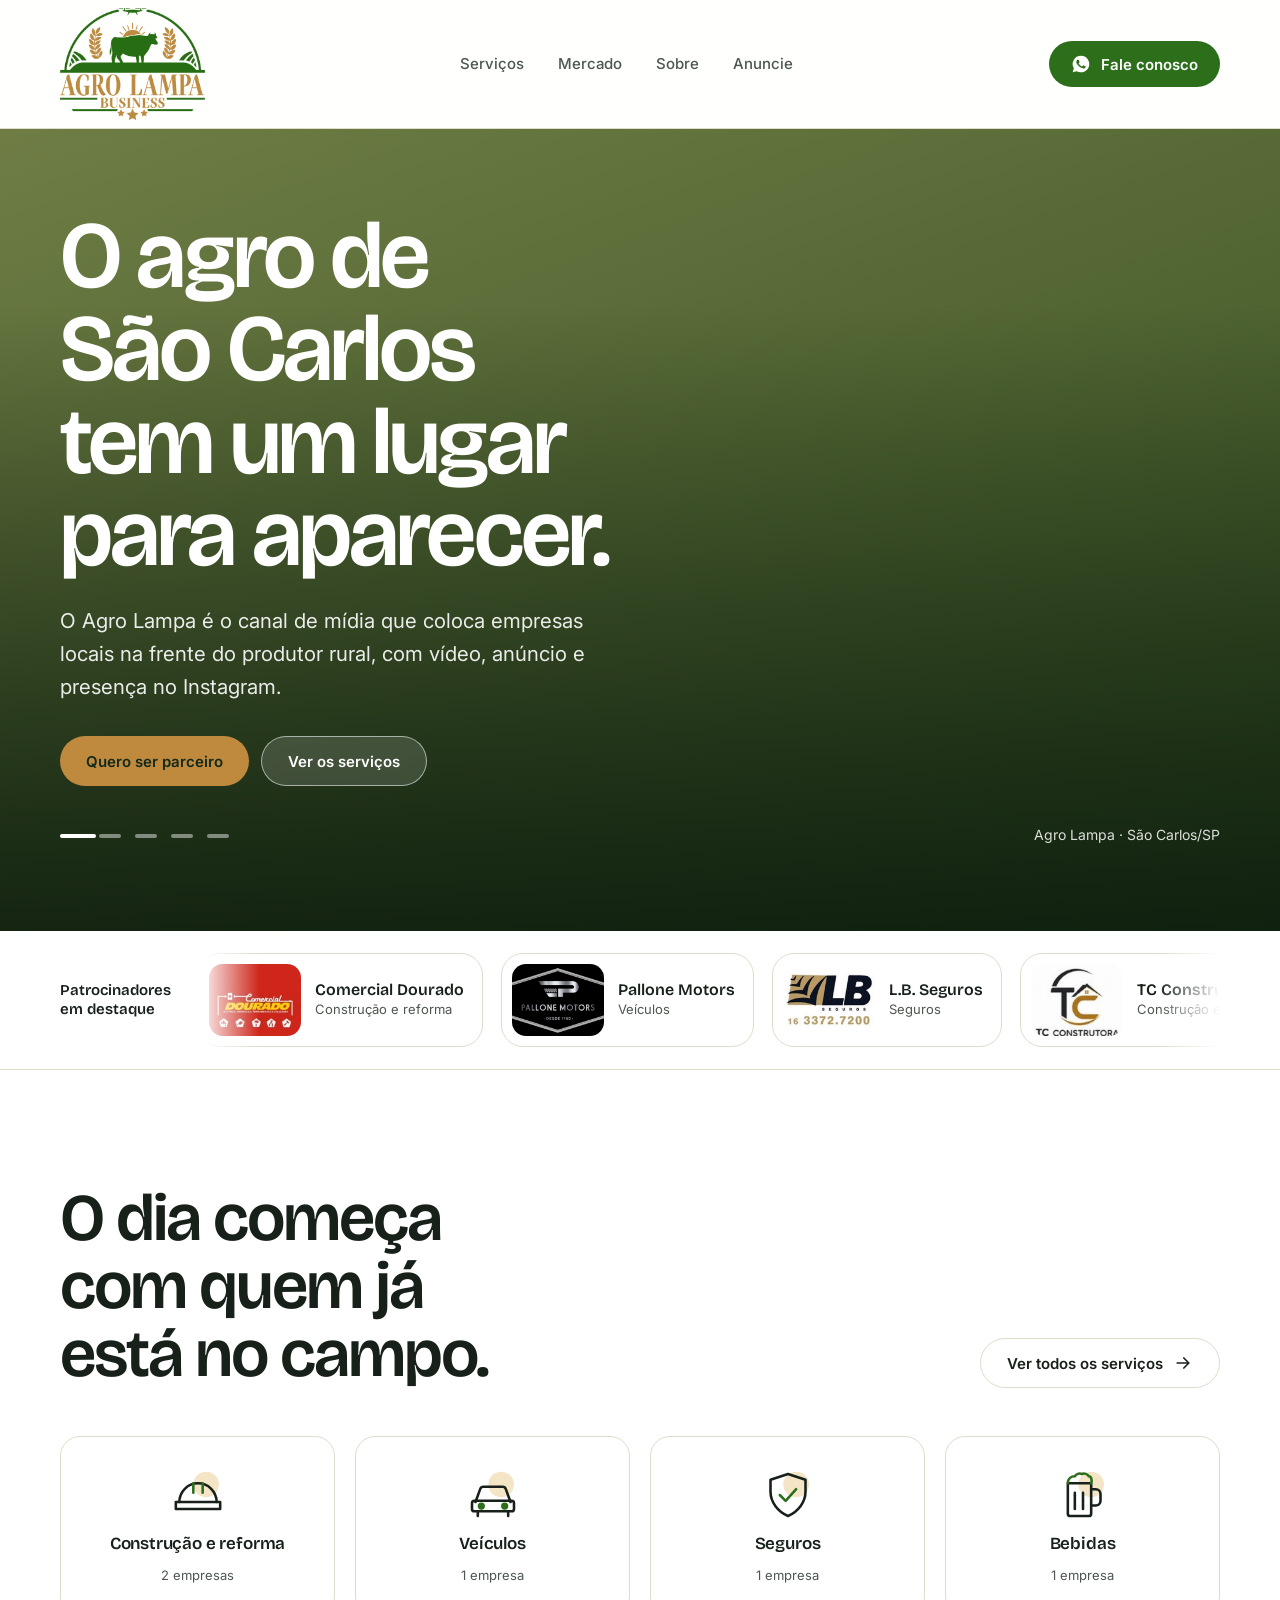
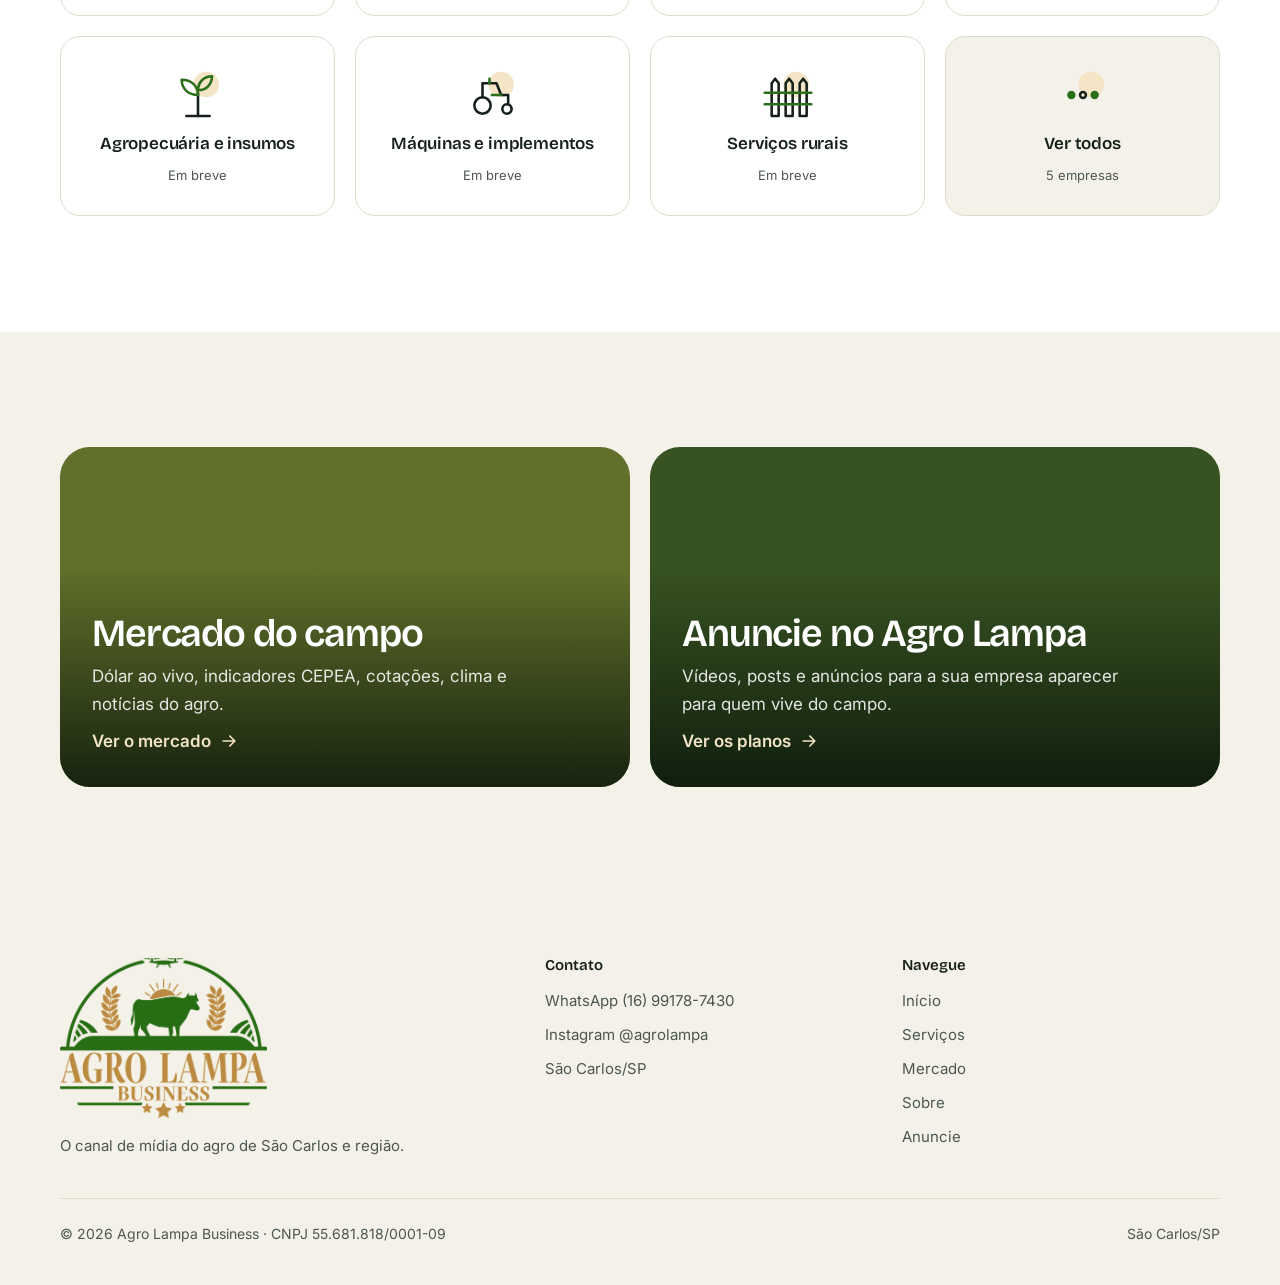
==== commit 46b90224: "Cartões de empresa maiores; Pallone Motors como loja de veículos Co-Authored-By: Claude Opus 5.5 <no" ====
--- a/index.html
+++ b/index.html
@@ -51,7 +51,7 @@
 <section class="abertura" aria-roledescription="carrossel">
   <div class="slide ativo" data-legenda="Agro Lampa · São Carlos/SP"><img src="https://images.unsplash.com/photo-1500382017468-9049fed747ef?fm=jpg&q=80&w=2400&auto=format&fit=crop" alt="Campo dourado ao entardecer" onerror="this.remove()"></div>
   <div class="slide" data-legenda="Parceiro: Comercial Dourado"><img src="https://images.unsplash.com/photo-1581783898377-1c85bf937427?fm=jpg&q=80&w=2400&auto=format&fit=crop" alt="Ferramentas de construção" loading="lazy" onerror="this.remove()"></div>
-  <div class="slide" data-legenda="Parceiro: Pallone Motors"><img src="https://images.unsplash.com/photo-1487754180451-c456f719a1fc?fm=jpg&q=80&w=2400&auto=format&fit=crop" alt="Oficina mecânica" loading="lazy" onerror="this.remove()"></div>
+  <div class="slide" data-legenda="Parceiro: Pallone Motors"><img src="https://images.unsplash.com/photo-1761738217531-44a249d1dc87?fm=jpg&q=80&w=2400&auto=format&fit=crop" alt="Carro à venda em showroom" loading="lazy" onerror="this.remove()"></div>
   <div class="slide" data-legenda="Parceiro: TC Construtora"><img src="https://images.unsplash.com/photo-1504307651254-35680f356dfd?fm=jpg&q=80&w=2400&auto=format&fit=crop" alt="Obra em construção" loading="lazy" onerror="this.remove()"></div>
   <div class="slide" data-legenda="Parceiro: Bar do Lampa"><img src="https://images.unsplash.com/photo-1535958636474-b021ee887b13?fm=jpg&q=80&w=2400&auto=format&fit=crop" alt="Copos de cerveja gelada" loading="lazy" onerror="this.remove()"></div>
   <div class="wrap">
--- a/estilo.css
+++ b/estilo.css
@@ -390,3 +390,20 @@
 .vazio p{color:rgba(244,242,232,.82)}
 .vazio[hidden]{display:none}
 .faixa-patro.no-topo{border-top:0}
+
+/* v5.1: cartões de empresa maiores */
+.grade-cat{grid-template-columns:repeat(auto-fill,minmax(min(100%,500px),1fr));gap:28px}
+.parceiro{border-radius:32px}
+.parceiro .p-foto{aspect-ratio:16/9}
+.parceiro .p-logo{width:260px;height:190px;margin:-120px 32px 0;border-radius:26px;padding:16px}
+.parceiro .p-logo.cheio{padding:0}
+.parceiro .p-corpo{padding:24px 32px 32px;gap:10px}
+.parceiro .p-corpo h4{font-size:clamp(30px,2.8vw,40px)}
+.parceiro .p-cat{font-size:14px}
+.parceiro .p-seg{font-size:17px;color:var(--tinta)}
+.p-resumo{font-size:16px;color:var(--tinta-suave);max-width:52ch}
+.parceiro .chips li{font-size:14px;padding:7px 13px}
+.parceiro .p-acoes{padding-top:22px;gap:12px}
+.parceiro .p-acoes .btn{min-height:52px;padding:14px 24px;font-size:15px}
+.parceiro .p-acoes .redondo{width:52px;min-width:52px;padding:0}
+@media (max-width:620px){.parceiro .p-logo{width:200px;height:150px;margin:-96px 20px 0}.parceiro .p-corpo{padding:20px 20px 24px}.parceiro .p-acoes .btn{padding:14px 18px}}
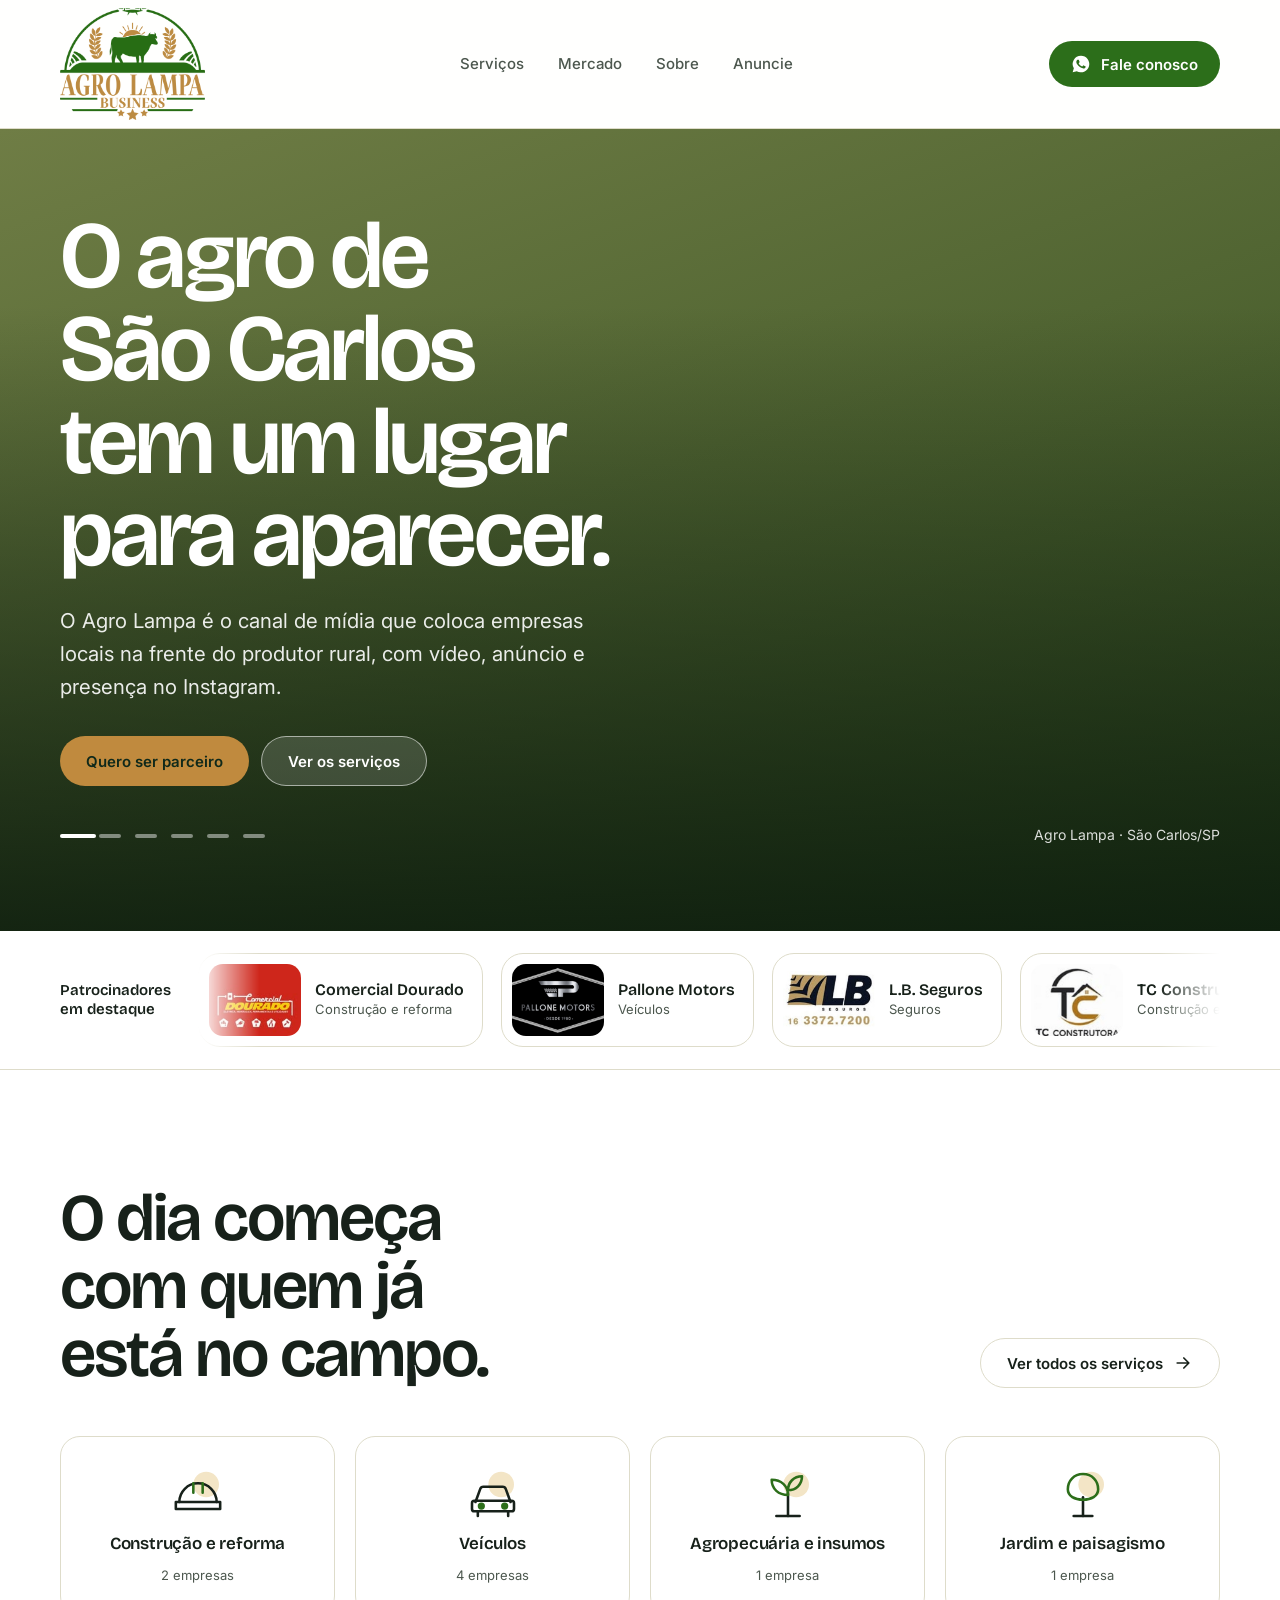
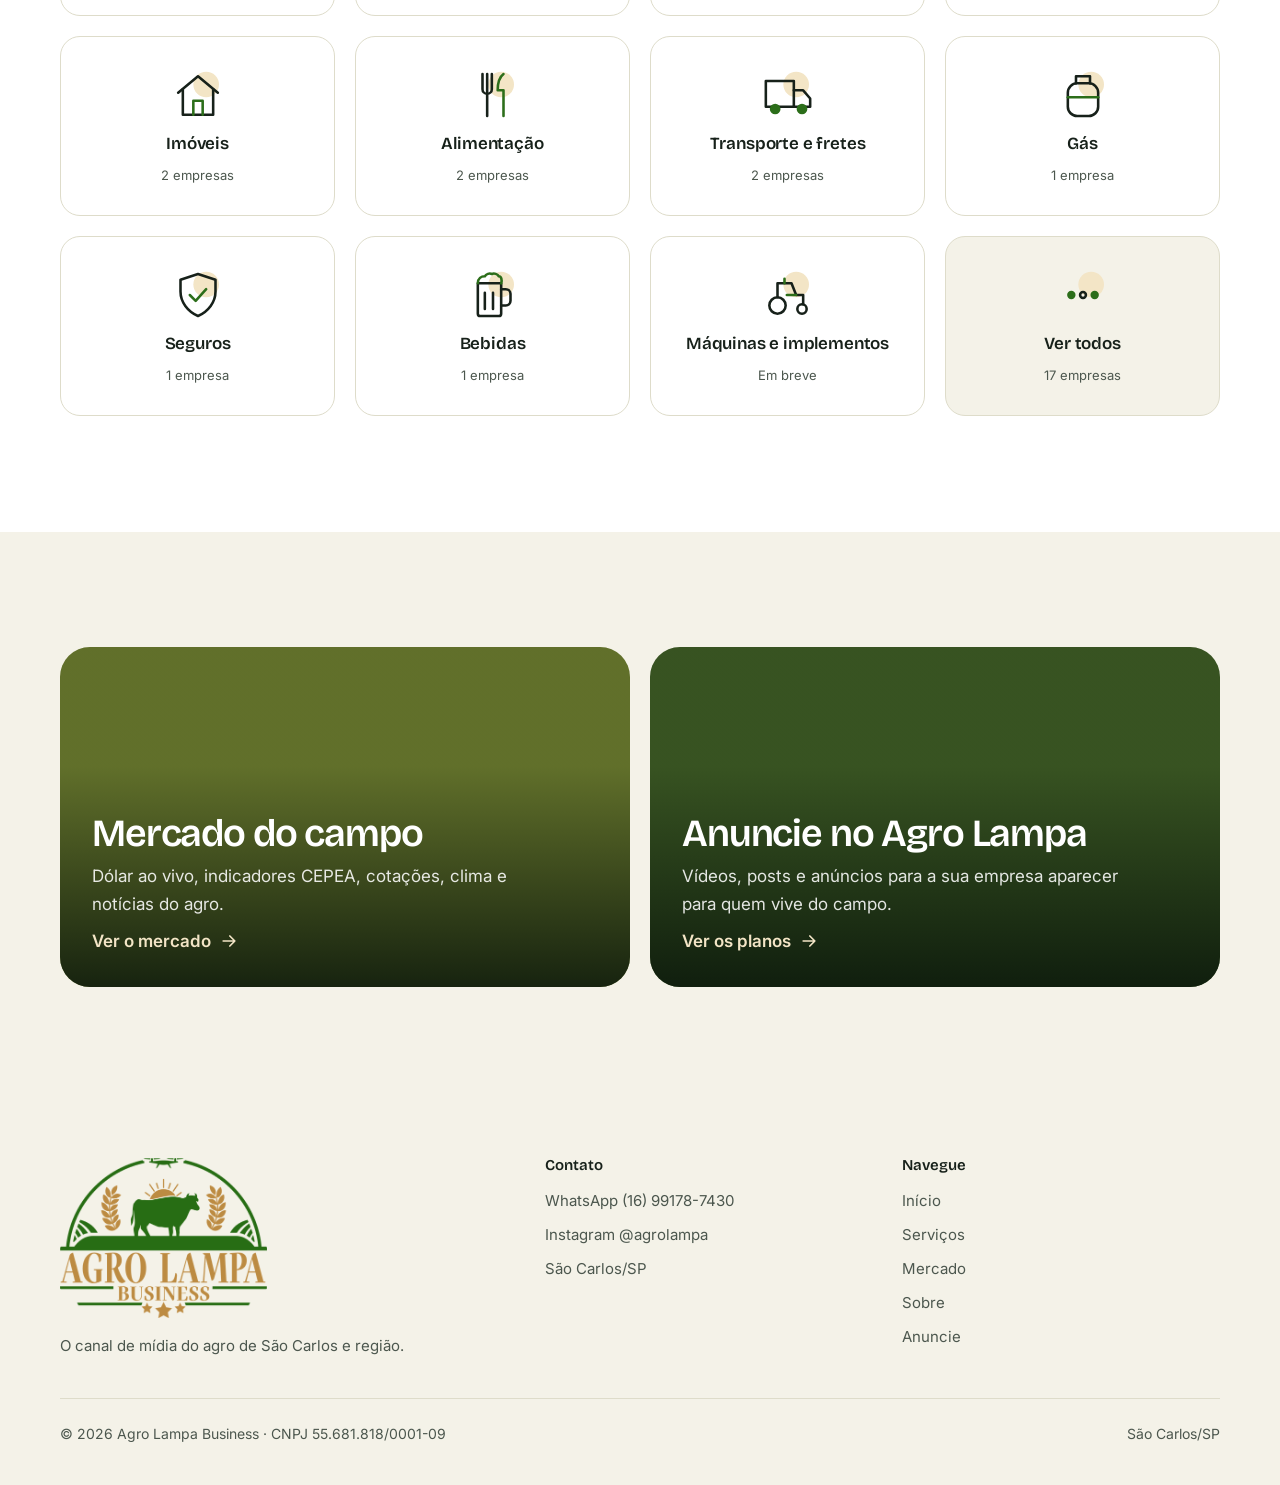
==== commit cf7e1115: "Adiciona 12 empresas e 5 categorias; suporte a empresas sem logo, sem WhatsApp ou com contato penden" ====
--- a/index.html
+++ b/index.html
@@ -50,6 +50,7 @@
 <!-- 1 · ABERTURA (troque as fotos pelas dos parceiros: uma .slide por foto) -->
 <section class="abertura" aria-roledescription="carrossel">
   <div class="slide ativo" data-legenda="Agro Lampa · São Carlos/SP"><img src="https://images.unsplash.com/photo-1500382017468-9049fed747ef?fm=jpg&q=80&w=2400&auto=format&fit=crop" alt="Campo dourado ao entardecer" onerror="this.remove()"></div>
+  <div class="slide" data-legenda="Parceiro: Flora Souza · Paisagismo"><img src="img/parceiros/flora-2.jpg" alt="Jardim de casa projetado pela Flora Souza" loading="lazy" onerror="this.remove()"></div>
   <div class="slide" data-legenda="Parceiro: Comercial Dourado"><img src="https://images.unsplash.com/photo-1581783898377-1c85bf937427?fm=jpg&q=80&w=2400&auto=format&fit=crop" alt="Ferramentas de construção" loading="lazy" onerror="this.remove()"></div>
   <div class="slide" data-legenda="Parceiro: Pallone Motors"><img src="https://images.unsplash.com/photo-1761738217531-44a249d1dc87?fm=jpg&q=80&w=2400&auto=format&fit=crop" alt="Carro à venda em showroom" loading="lazy" onerror="this.remove()"></div>
   <div class="slide" data-legenda="Parceiro: TC Construtora"><img src="https://images.unsplash.com/photo-1504307651254-35680f356dfd?fm=jpg&q=80&w=2400&auto=format&fit=crop" alt="Obra em construção" loading="lazy" onerror="this.remove()"></div>
--- a/estilo.css
+++ b/estilo.css
@@ -407,3 +407,26 @@
 .parceiro .p-acoes .btn{min-height:52px;padding:14px 24px;font-size:15px}
 .parceiro .p-acoes .redondo{width:52px;min-width:52px;padding:0}
 @media (max-width:620px){.parceiro .p-logo{width:200px;height:150px;margin:-96px 20px 0}.parceiro .p-corpo{padding:20px 20px 24px}.parceiro .p-acoes .btn{padding:14px 18px}}
+
+/* v5.2: página de serviços com fundo branco */
+.servicos,.cabeca,.fotos-passando{background:var(--branco);color:var(--tinta)}
+.cabeca p{color:var(--tinta-suave)}
+.servicos-topo p{color:var(--tinta-suave)}
+.filtro{border-color:var(--linha);color:var(--tinta)}
+.filtro:hover{border-color:var(--tinta)}
+.filtro[aria-pressed="true"]{background:var(--folha);color:#fff;border-color:var(--folha)}
+.titulo-bloco span{color:var(--tinta-suave)}
+.vaga{border-color:var(--linha);background:var(--canvas)}
+.vaga p{color:var(--tinta-suave)}
+.vazio{border-color:var(--linha);background:var(--canvas)}
+.vazio p{color:var(--tinta-suave)}
+.convite{background:var(--canvas);border-color:var(--linha)}
+.parceiro{box-shadow:0 24px 50px -34px rgba(23,33,26,.35);border:1px solid var(--linha)}
+.parceiro:hover{box-shadow:0 34px 60px -34px rgba(23,33,26,.45)}
+.destaque-card{box-shadow:0 24px 50px -34px rgba(23,33,26,.35);border:1px solid var(--linha)}
+
+/* v5.3: empresas sem logo mostram as iniciais */
+.sigla{background:var(--ouro-claro)!important;display:grid;place-items:center}
+.sigla span{font:700 clamp(30px,4vw,52px)/1 var(--display);letter-spacing:-.03em;color:var(--floresta)}
+.faixa-item .sigla span,.foto-item .sigla span{font-size:22px}
+.ficha-topo .sigla span{font-size:34px}
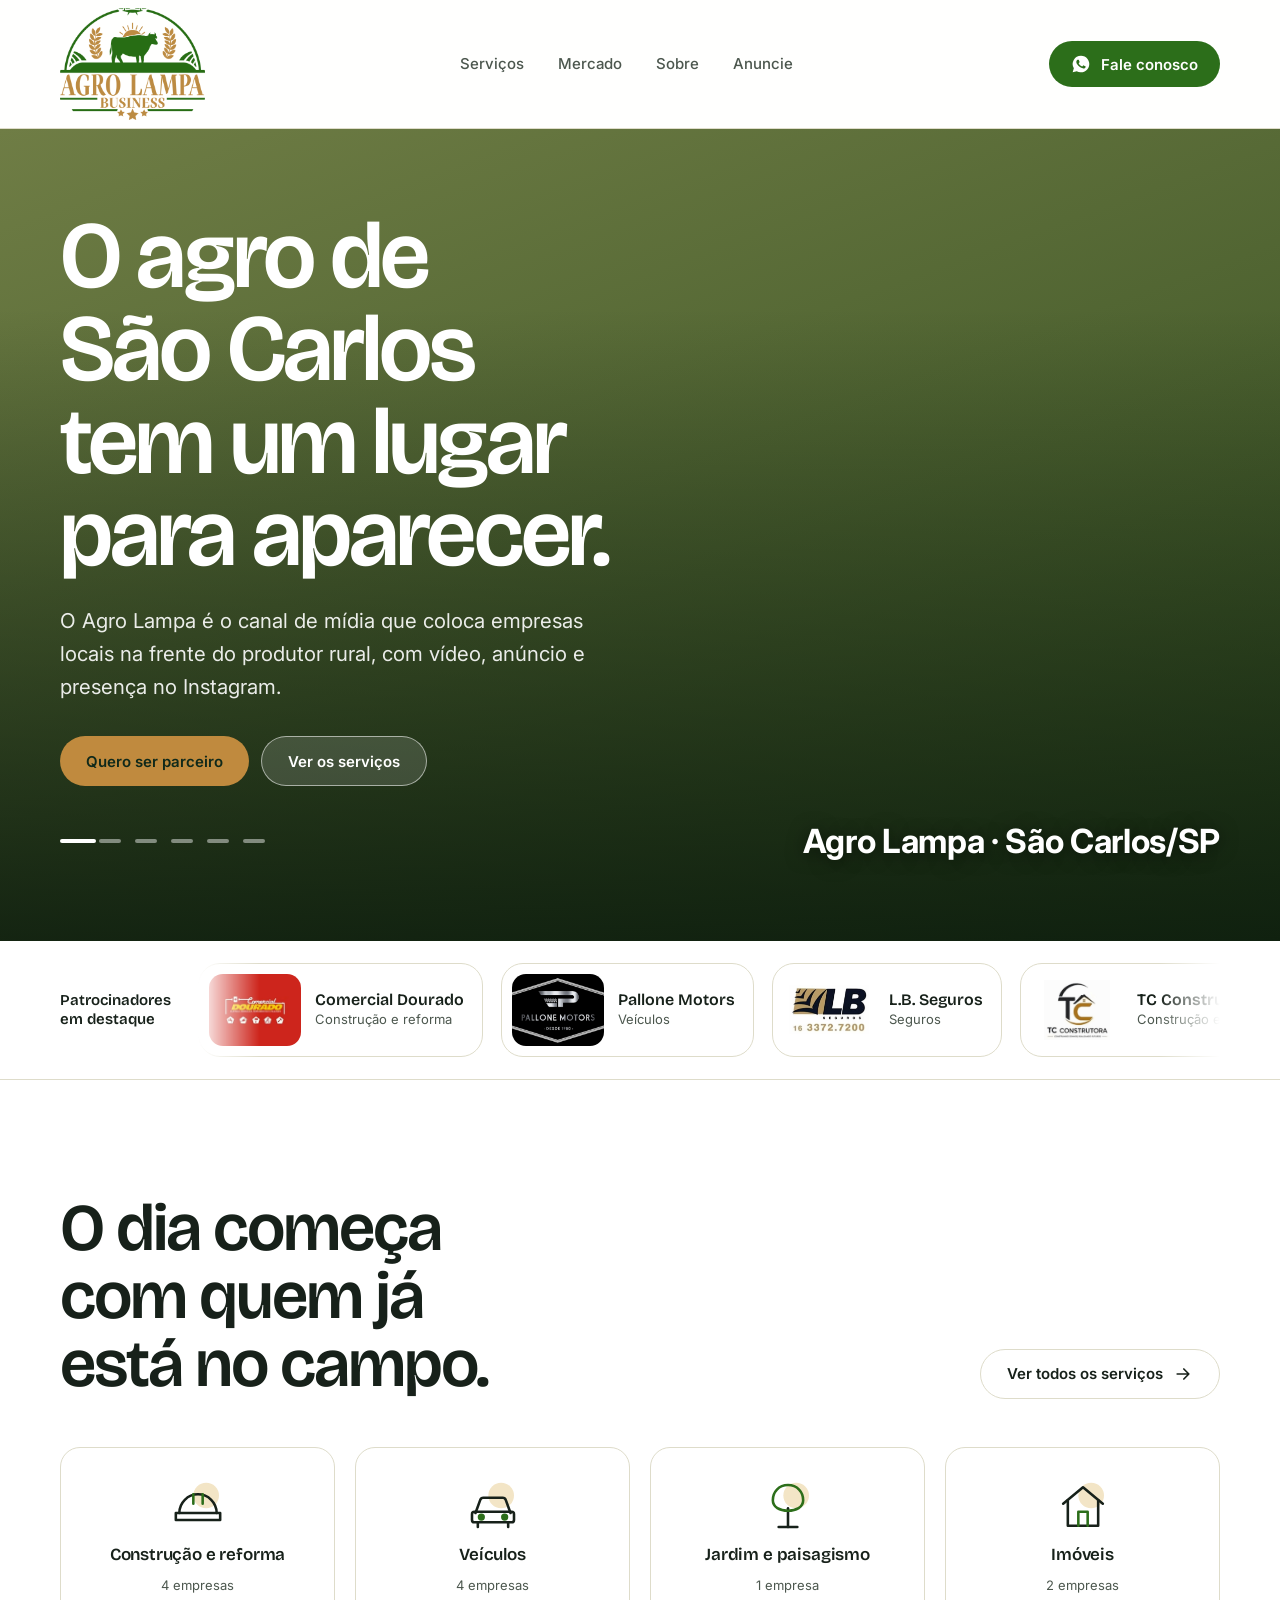
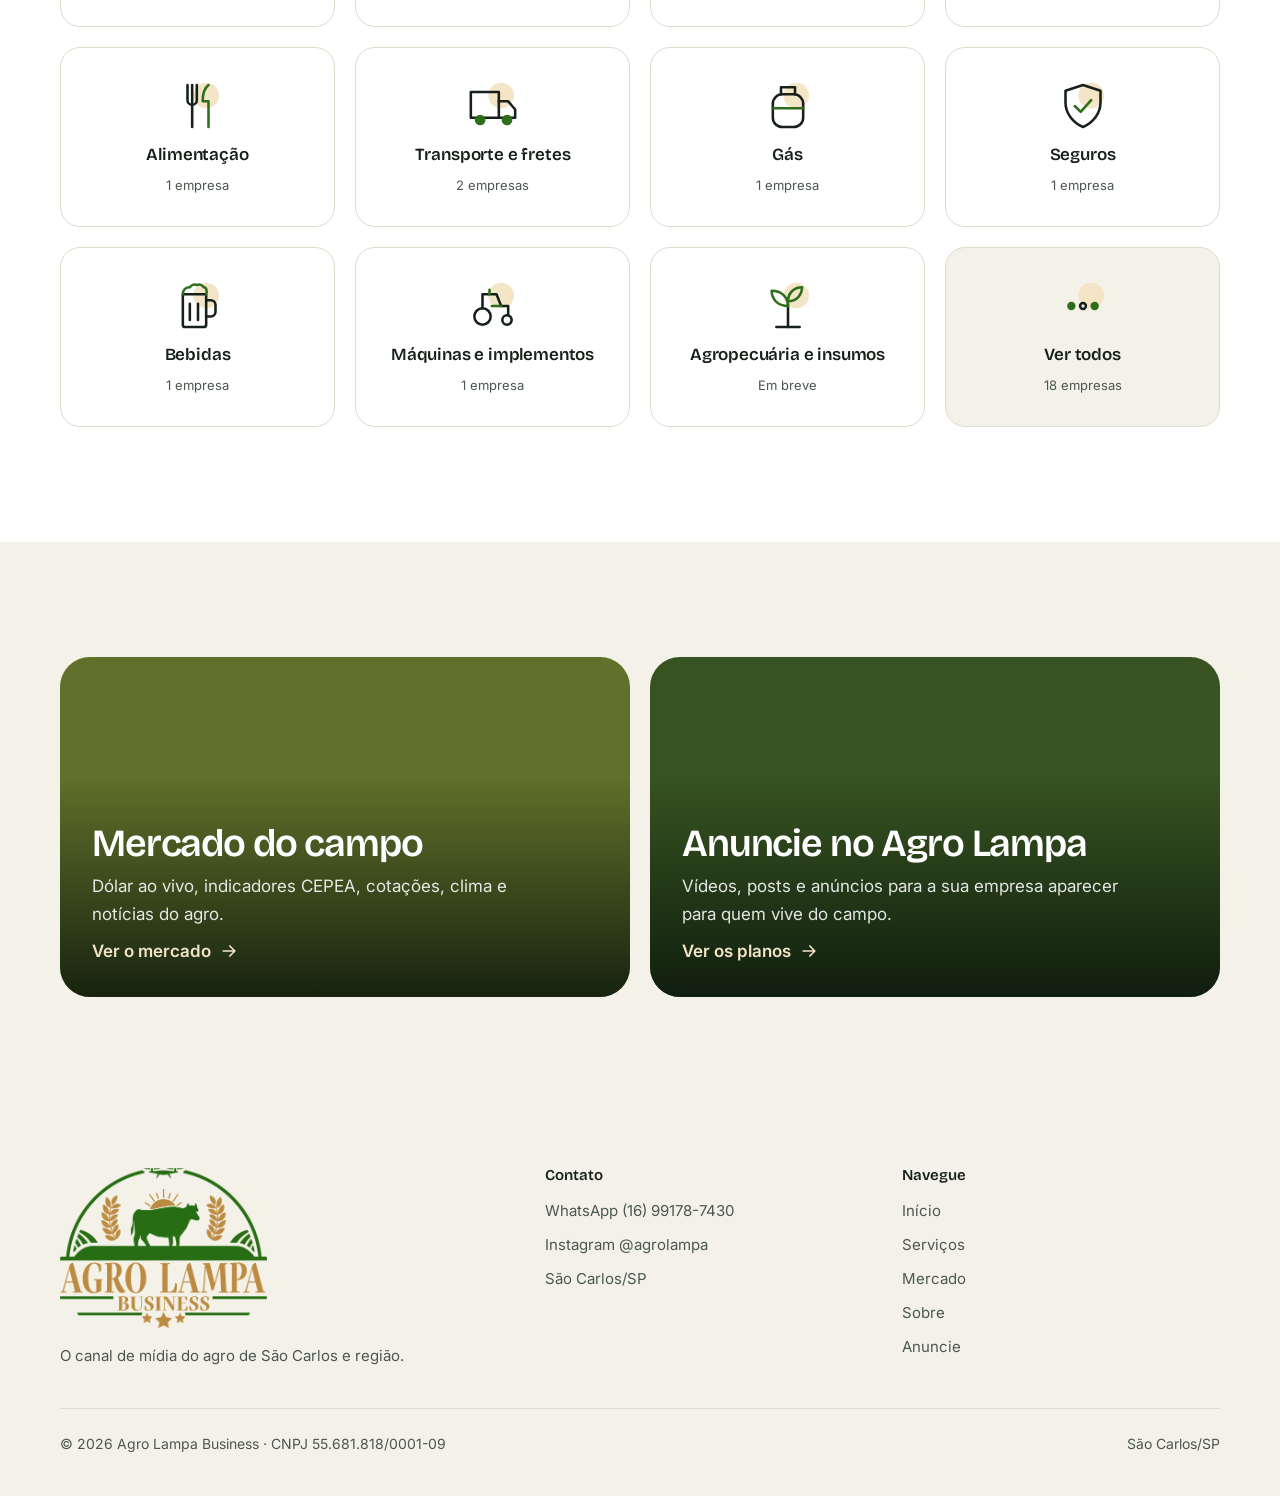
==== commit bb395b93: "Logo do parceiro ao lado da legenda do carrossel Co-Authored-By: Claude Opus 5.5 <noreply@anthropic." ====
--- a/index.html
+++ b/index.html
@@ -50,11 +50,11 @@
 <!-- 1 · ABERTURA (troque as fotos pelas dos parceiros: uma .slide por foto) -->
 <section class="abertura" aria-roledescription="carrossel">
   <div class="slide ativo" data-legenda="Agro Lampa · São Carlos/SP"><img src="https://images.unsplash.com/photo-1500382017468-9049fed747ef?fm=jpg&q=80&w=2400&auto=format&fit=crop" alt="Campo dourado ao entardecer" onerror="this.remove()"></div>
-  <div class="slide" data-legenda="Parceiro: Flora Souza · Paisagismo"><img src="img/parceiros/flora-2.jpg" alt="Jardim de casa projetado pela Flora Souza" loading="lazy" onerror="this.remove()"></div>
-  <div class="slide" data-legenda="Parceiro: Comercial Dourado"><img src="https://images.unsplash.com/photo-1581783898377-1c85bf937427?fm=jpg&q=80&w=2400&auto=format&fit=crop" alt="Ferramentas de construção" loading="lazy" onerror="this.remove()"></div>
-  <div class="slide" data-legenda="Parceiro: Pallone Motors"><img src="https://images.unsplash.com/photo-1761738217531-44a249d1dc87?fm=jpg&q=80&w=2400&auto=format&fit=crop" alt="Carro à venda em showroom" loading="lazy" onerror="this.remove()"></div>
-  <div class="slide" data-legenda="Parceiro: TC Construtora"><img src="https://images.unsplash.com/photo-1504307651254-35680f356dfd?fm=jpg&q=80&w=2400&auto=format&fit=crop" alt="Obra em construção" loading="lazy" onerror="this.remove()"></div>
-  <div class="slide" data-legenda="Parceiro: Bar do Lampa"><img src="https://images.unsplash.com/photo-1535958636474-b021ee887b13?fm=jpg&q=80&w=2400&auto=format&fit=crop" alt="Copos de cerveja gelada" loading="lazy" onerror="this.remove()"></div>
+  <div class="slide" data-legenda="Parceiro: Flora Souza · Paisagismo" data-parceiro="flora"><img src="img/parceiros/flora-2.jpg" alt="Jardim de casa projetado pela Flora Souza" loading="lazy" onerror="this.remove()"></div>
+  <div class="slide" data-legenda="Parceiro: Comercial Dourado" data-parceiro="dourado"><img src="https://images.unsplash.com/photo-1581783898377-1c85bf937427?fm=jpg&q=80&w=2400&auto=format&fit=crop" alt="Ferramentas de construção" loading="lazy" onerror="this.remove()"></div>
+  <div class="slide" data-legenda="Parceiro: Pallone Motors" data-parceiro="pallone"><img src="https://images.unsplash.com/photo-1761738217531-44a249d1dc87?fm=jpg&q=80&w=2400&auto=format&fit=crop" alt="Carro à venda em showroom" loading="lazy" onerror="this.remove()"></div>
+  <div class="slide" data-legenda="Parceiro: TC Construtora" data-parceiro="tc"><img src="https://images.unsplash.com/photo-1504307651254-35680f356dfd?fm=jpg&q=80&w=2400&auto=format&fit=crop" alt="Obra em construção" loading="lazy" onerror="this.remove()"></div>
+  <div class="slide" data-legenda="Parceiro: Bar do Lampa" data-parceiro="lampa"><img src="https://images.unsplash.com/photo-1535958636474-b021ee887b13?fm=jpg&q=80&w=2400&auto=format&fit=crop" alt="Copos de cerveja gelada" loading="lazy" onerror="this.remove()"></div>
   <div class="wrap">
     <h1 data-fx="palavras">O agro de São Carlos tem um lugar para aparecer.</h1>
     <p data-fx="subir" data-fx-atraso="450">O Agro Lampa é o canal de mídia que coloca empresas locais na frente do produtor rural, com vídeo, anúncio e presença no Instagram.</p>
@@ -62,7 +62,7 @@
       <a class="btn btn-ouro" href="https://wa.me/5516991787430?text=Ol%C3%A1!%20Quero%20ser%20parceiro%20do%20Agro%20Lampa." target="_blank" rel="noopener">Quero ser parceiro</a>
       <a class="btn btn-claro" href="servicos.html">Ver os serviços</a>
     </div>
-    <div class="abertura-rodape"><div class="pontos" id="pontos"></div><span class="legenda" id="slide-legenda" aria-live="polite">Agro Lampa · São Carlos/SP</span></div>
+    <div class="abertura-rodape"><div class="pontos" id="pontos"></div><a class="legenda" id="slide-legenda" aria-live="polite"><span class="leg-logo" id="slide-logo" hidden></span><span id="slide-texto">Agro Lampa · São Carlos/SP</span></a></div>
   </div>
 </section>
 
--- a/estilo.css
+++ b/estilo.css
@@ -328,7 +328,7 @@
 .pontos button{width:28px;height:28px;border:0;background:none;cursor:pointer;display:grid;place-items:center;padding:0}
 .pontos button::before{content:"";width:22px;height:4px;border-radius:4px;background:rgba(255,255,255,.45);transition:background .3s ease,width .4s var(--ease)}
 .pontos button[aria-current="true"]::before{background:#fff;width:36px}
-.legenda{font-size:14px;color:rgba(255,255,255,.85)}
+.legenda{font-size:clamp(22px,2.6vw,38px);font-weight:700;line-height:1.15;letter-spacing:-.01em;color:#fff;text-shadow:0 2px 18px rgba(0,0,0,.55)}
 
 /* Categorias (página inicial) */
 .categorias{background:var(--branco);padding-block:clamp(72px,9vw,120px)}
@@ -430,3 +430,88 @@
 .sigla span{font:700 clamp(30px,4vw,52px)/1 var(--display);letter-spacing:-.03em;color:var(--floresta)}
 .faixa-item .sigla span,.foto-item .sigla span{font-size:22px}
 .ficha-topo .sigla span{font-size:34px}
+
+/* ===== Página de cada parceiro ===== */
+.p-nome{text-decoration:none}
+.p-nome:hover{text-decoration:underline;text-underline-offset:5px}
+.pp-vazio{padding-block:120px;display:grid;gap:16px;justify-items:center;text-align:center}
+.pp-vazio h1{font-size:clamp(34px,4vw,52px)}
+.pp-topo{position:relative;isolation:isolate;overflow:hidden;color:#fff;background:var(--tom,#3d5a24);padding-block:clamp(32px,4vw,48px) clamp(40px,6vw,72px);min-height:min(560px,70svh);display:flex;align-items:flex-end}
+.pp-capa{position:absolute;inset:0;width:100%;height:100%;object-fit:cover;z-index:-2}
+.pp-topo::before{content:"";position:absolute;inset:0;z-index:-1;background:linear-gradient(to top,rgba(8,20,10,.88),rgba(8,20,10,.25) 70%,rgba(8,20,10,.45))}
+.pp-topo .wrap{width:100%;display:flex;flex-direction:column;gap:clamp(40px,8vh,96px)}
+.pp-trilha{display:flex;gap:8px;flex-wrap:wrap;font-size:14px;color:rgba(255,255,255,.8)}
+.pp-trilha a{text-decoration:none}
+.pp-trilha a:hover{text-decoration:underline}
+.pp-id{display:flex;align-items:flex-end;gap:clamp(20px,3vw,36px);flex-wrap:wrap}
+.pp-logo{width:clamp(150px,18vw,220px);aspect-ratio:4/3;border-radius:26px;background:#fff;display:grid;place-items:center;padding:14px;box-shadow:0 24px 50px -24px rgba(0,0,0,.6);flex:none}
+.pp-logo img{width:100%;height:100%;object-fit:contain}
+.pp-logo.cheio{padding:0;overflow:hidden}
+.pp-logo.cheio img{object-fit:cover}
+.pp-id>div:last-child{min-width:0;flex:1}
+.pp-cat{font-size:15px;font-weight:600;color:var(--ouro-claro)}
+.pp-id h1{font-size:clamp(40px,6vw,80px);margin:6px 0 8px;overflow-wrap:break-word}
+.pp-id>div{min-width:0}
+@media (max-width:600px){.pp-id h1{font-size:clamp(28px,8.5vw,40px)}.pp-id{flex-direction:column;align-items:flex-start}.pp-logo{width:132px}}
+.pp-seg{font-size:clamp(17px,1.6vw,20px);color:rgba(255,255,255,.9)}
+.pp-acoes{display:flex;gap:12px;flex-wrap:wrap;margin-top:24px}
+.pp-grade{display:grid;grid-template-columns:minmax(0,1fr) 360px;gap:clamp(32px,5vw,72px);padding-block:clamp(56px,7vw,96px);align-items:start}
+.pp-bloco+.pp-bloco{margin-top:clamp(40px,5vw,64px);padding-top:clamp(40px,5vw,64px);border-top:1px solid var(--linha)}
+.pp-bloco h2{font-size:clamp(28px,3vw,40px);margin-bottom:20px}
+.pp-texto{font-size:19px;line-height:1.6;max-width:60ch}
+.pp-suave{color:var(--tinta-suave)}
+.pp-servicos{list-style:none;display:grid;grid-template-columns:repeat(auto-fill,minmax(min(100%,240px),1fr));gap:12px}
+.pp-servicos li{display:flex;align-items:center;gap:14px;background:var(--branco);border:1px solid var(--linha);border-radius:18px;padding:18px 20px;font:600 17px/1.3 var(--display)}
+.pp-ok{width:36px;height:36px;border-radius:50%;background:var(--sage);color:var(--folha);display:grid;place-items:center;flex:none}
+.pp-galeria{display:grid;grid-template-columns:repeat(2,1fr);gap:12px}
+.pp-galeria figure{border-radius:20px;overflow:hidden;aspect-ratio:16/10;max-width:100%;background:var(--linha)}
+.pp-galeria figure.grande{grid-column:1/-1}
+.pp-galeria img{width:100%;height:100%;object-fit:cover}
+.pp-depos{display:grid;gap:14px}
+.pp-depos blockquote{background:var(--branco);border:1px solid var(--linha);border-radius:20px;padding:22px}
+.pp-depos cite{display:block;margin-top:10px;font-style:normal;font-weight:600;font-size:14px;color:var(--tinta-suave)}
+.pp-lado{position:sticky;top:152px;display:grid;gap:16px}
+.pp-card{background:var(--branco);border:1px solid var(--linha);border-radius:24px;padding:24px}
+.pp-card h3{font-size:20px;margin-bottom:14px}
+.pp-card .contatos li{background:var(--canvas)}
+.pp-card .contatos a{word-break:break-word}
+.pp-horario{list-style:none;display:grid;gap:8px;font-size:15px}
+.pp-horario li{padding-bottom:8px;border-bottom:1px solid var(--linha)}
+.pp-horario li:last-child{border:0;padding:0}
+.pp-link{display:inline-flex;align-items:center;gap:8px;margin-top:12px;font-weight:600;color:var(--folha);text-decoration:none}
+.pp-link:hover{text-decoration:underline}
+.pp-anuncio{background:var(--canvas)}
+.pp-mapa{background:var(--canvas);padding-block:clamp(56px,7vw,96px)}
+.pp-mapa h2{font-size:clamp(28px,3vw,40px);margin-bottom:20px}
+.pp-mapa-moldura{border-radius:28px;overflow:hidden;aspect-ratio:21/9;max-width:100%;background:var(--linha)}
+.pp-mapa-moldura iframe{width:100%;height:100%;border:0;display:block}
+.pp-mapa-rodape{display:flex;justify-content:space-between;align-items:center;gap:16px;flex-wrap:wrap;margin-top:18px}
+.pp-mais{padding-block:clamp(56px,7vw,96px)}
+.pp-mais h2{font-size:clamp(26px,3vw,36px)}
+.pp-mini{display:grid;grid-template-columns:repeat(3,1fr);gap:16px;margin-bottom:24px}
+.pp-mini-card{display:flex;align-items:center;gap:14px;padding:14px;border:1px solid var(--linha);border-radius:20px;background:var(--branco);text-decoration:none;transition:border-color .2s ease,transform .3s var(--ease)}
+.pp-mini-card:hover{border-color:var(--folha);transform:translateY(-3px)}
+.pp-mini-card .fl{width:80px;height:62px;border-radius:12px;overflow:hidden;display:grid;place-items:center;flex:none;background:#fff;border:1px solid var(--linha)}
+.pp-mini-card .fl img{width:100%;height:100%;object-fit:contain}
+.pp-mini-card .fl.cheio img{object-fit:cover}
+.pp-mini-card .fl.sigla span{font-size:22px}
+.pp-mini-card b{display:block;font:600 17px/1.2 var(--display)}
+.pp-mini-card small{font-size:13px;color:var(--tinta-suave)}
+@media (max-width:980px){.pp-grade{grid-template-columns:1fr}.pp-lado{position:static}.pp-mini{grid-template-columns:1fr}.pp-mapa-moldura{aspect-ratio:4/3}}
+@media (max-width:560px){.pp-galeria{grid-template-columns:1fr}.pp-id{align-items:flex-start}}
+
+/* v5.4 — logos pequenos (faixa, fotos, mini-cartões) sempre inteiros */
+.faixa-item .fl,.foto-item .fl,.pp-mini-card .fl{display:flex;align-items:center;justify-content:center;position:relative;flex:none}
+.faixa-item .fl:not(.cheio):not(.sigla),.pp-mini-card .fl:not(.cheio):not(.sigla){padding:6px}
+.faixa-item .fl img,.foto-item .fl img,.pp-mini-card .fl img{display:block;width:100%;height:100%;max-width:100%;max-height:100%;min-width:0;min-height:0;object-fit:contain}
+.faixa-item .fl.cheio img,.foto-item .fl.cheio img,.pp-mini-card .fl.cheio img{object-fit:cover}
+
+/* v5.5 — logo do parceiro na legenda do carrossel */
+.legenda{display:inline-flex;align-items:center;gap:18px;text-decoration:none}
+a.legenda[href]:hover #slide-texto{text-decoration:underline;text-underline-offset:6px}
+.leg-logo{width:112px;height:84px;border-radius:16px;background:#fff;display:flex;align-items:center;justify-content:center;padding:8px;flex:none;overflow:hidden;box-shadow:0 12px 30px -12px rgba(0,0,0,.6)}
+.leg-logo.cheio{padding:0}
+.leg-logo img{display:block;width:100%;height:100%;object-fit:contain}
+.leg-logo.cheio img{object-fit:cover}
+.leg-logo[hidden]{display:none}
+@media (max-width:760px){.legenda{gap:12px}.leg-logo{width:76px;height:58px;border-radius:12px;padding:5px}}
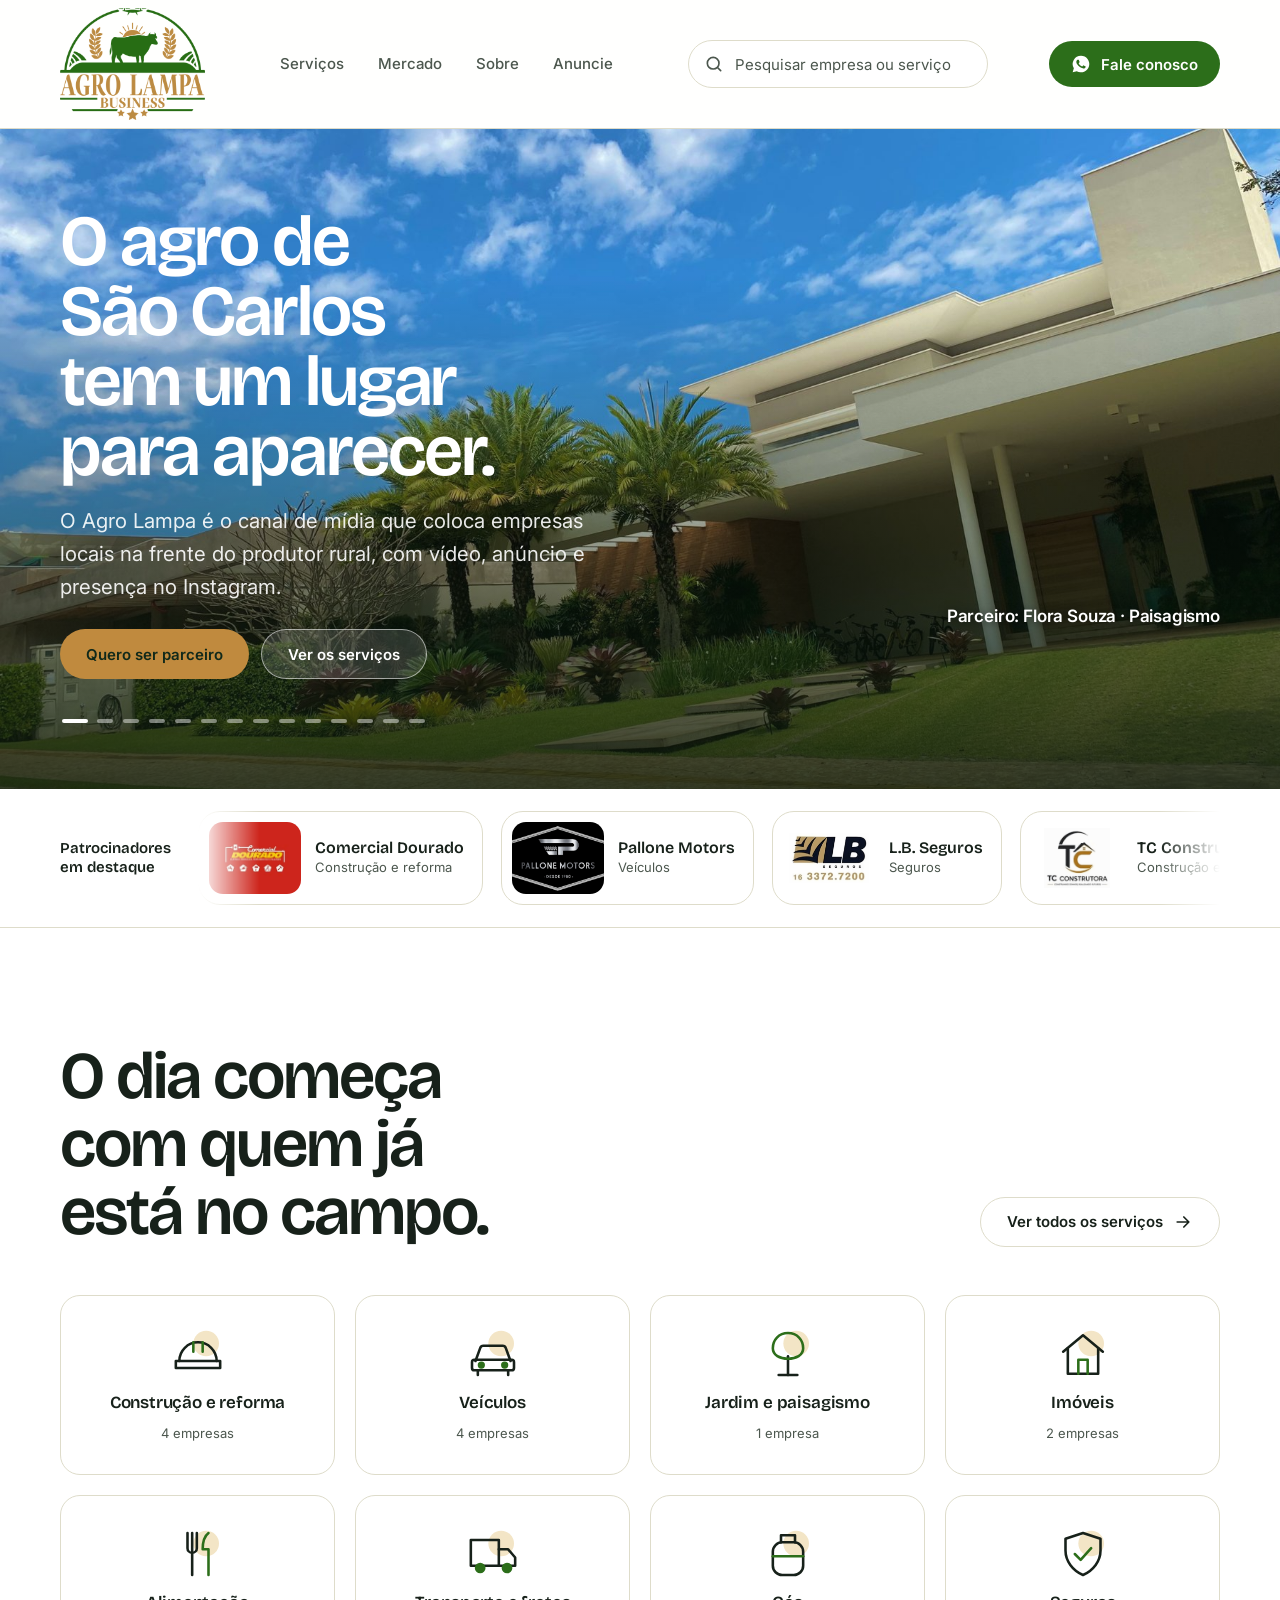
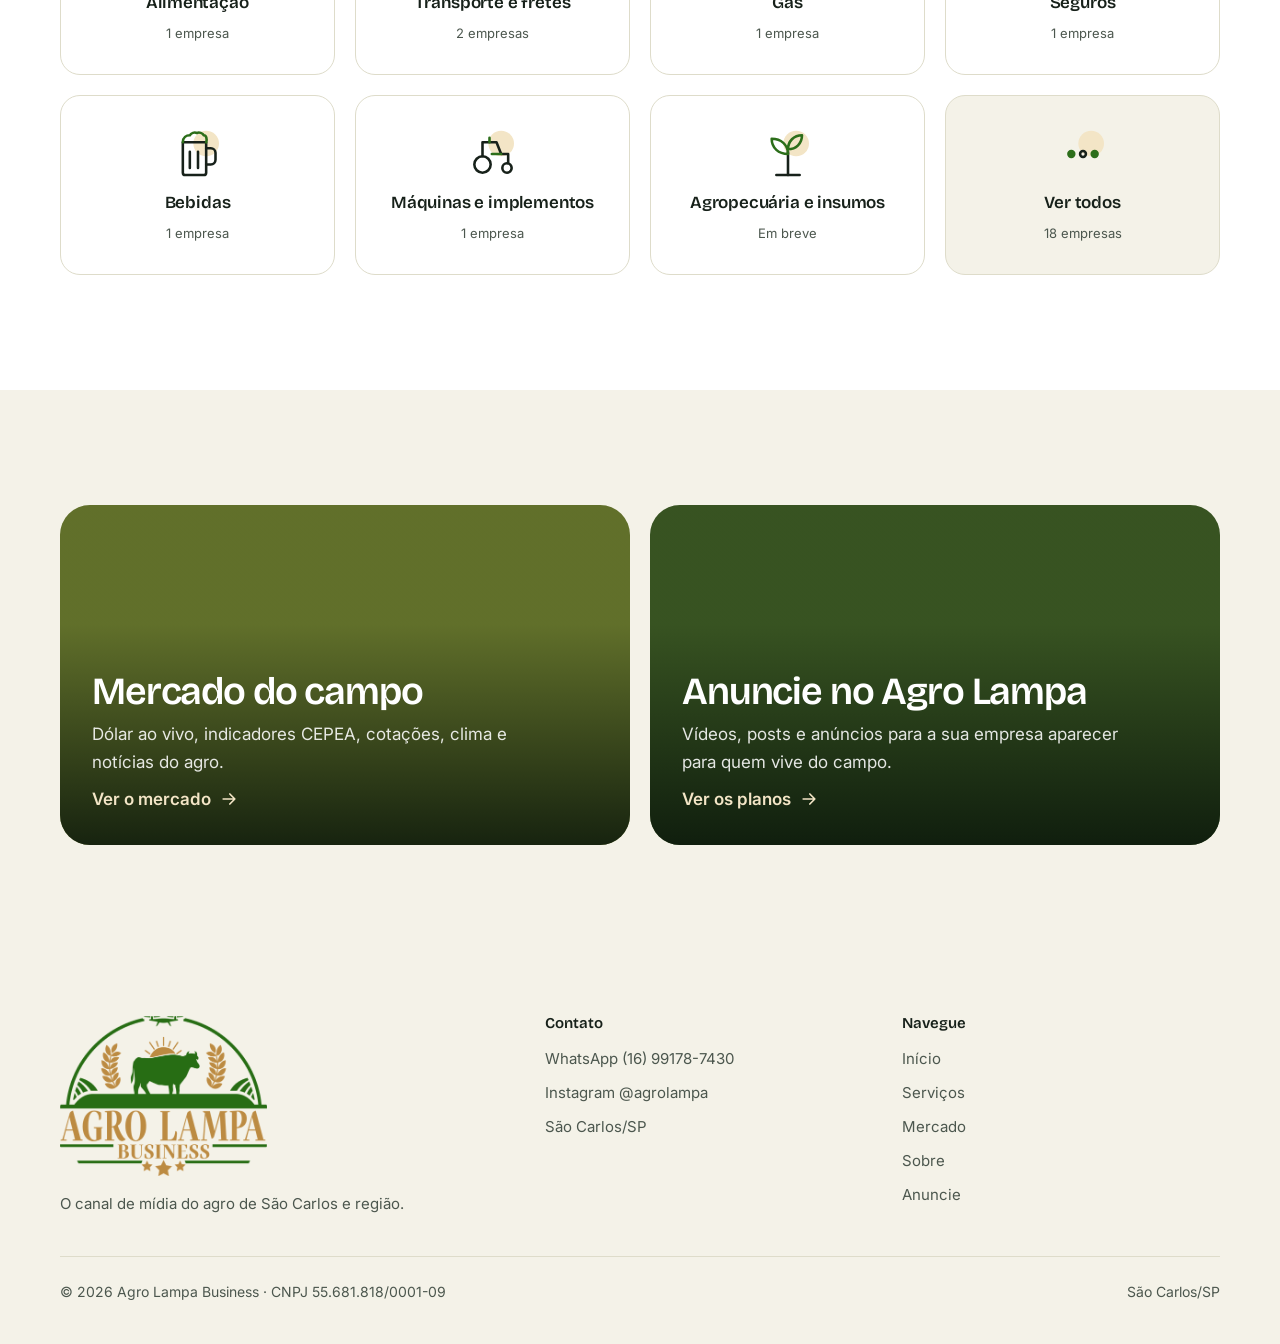
==== commit 14739de2: "Barra de pesquisa no topo de todas as páginas; tira o slide do Agro Lampa do carrossel Co-Authored-B" ====
--- a/index.html
+++ b/index.html
@@ -49,8 +49,7 @@
 <main id="inicio">
 <!-- 1 · ABERTURA (troque as fotos pelas dos parceiros: uma .slide por foto) -->
 <section class="abertura" aria-roledescription="carrossel">
-  <div class="slide ativo" data-legenda="Agro Lampa · São Carlos/SP"><img src="https://images.unsplash.com/photo-1500382017468-9049fed747ef?fm=jpg&q=80&w=2400&auto=format&fit=crop" alt="Campo dourado ao entardecer" onerror="this.remove()"></div>
-  <div class="slide" data-legenda="Parceiro: Flora Souza · Paisagismo" data-parceiro="flora"><img src="img/parceiros/flora-2.jpg" alt="Jardim de casa projetado pela Flora Souza" loading="lazy" onerror="this.remove()"></div>
+  <div class="slide ativo" data-legenda="Parceiro: Flora Souza · Paisagismo" data-parceiro="flora"><img src="img/parceiros/flora-2.jpg" alt="Jardim de casa projetado pela Flora Souza" onerror="this.remove()"></div>
   <div class="slide" data-legenda="Parceiro: Comercial Dourado" data-parceiro="dourado"><img src="https://images.unsplash.com/photo-1581783898377-1c85bf937427?fm=jpg&q=80&w=2400&auto=format&fit=crop" alt="Ferramentas de construção" loading="lazy" onerror="this.remove()"></div>
   <div class="slide" data-legenda="Parceiro: Pallone Motors" data-parceiro="pallone"><img src="https://images.unsplash.com/photo-1761738217531-44a249d1dc87?fm=jpg&q=80&w=2400&auto=format&fit=crop" alt="Carro à venda em showroom" loading="lazy" onerror="this.remove()"></div>
   <div class="slide" data-legenda="Parceiro: TC Construtora" data-parceiro="tc"><img src="https://images.unsplash.com/photo-1504307651254-35680f356dfd?fm=jpg&q=80&w=2400&auto=format&fit=crop" alt="Obra em construção" loading="lazy" onerror="this.remove()"></div>
@@ -62,7 +61,7 @@
       <a class="btn btn-ouro" href="https://wa.me/5516991787430?text=Ol%C3%A1!%20Quero%20ser%20parceiro%20do%20Agro%20Lampa." target="_blank" rel="noopener">Quero ser parceiro</a>
       <a class="btn btn-claro" href="servicos.html">Ver os serviços</a>
     </div>
-    <div class="abertura-rodape"><div class="pontos" id="pontos"></div><a class="legenda" id="slide-legenda" aria-live="polite"><span class="leg-logo" id="slide-logo" hidden></span><span id="slide-texto">Agro Lampa · São Carlos/SP</span></a></div>
+    <div class="abertura-rodape"><div class="pontos" id="pontos"></div><a class="legenda" id="slide-legenda" aria-live="polite"><span class="leg-logo" id="slide-logo" hidden></span><span id="slide-texto">Parceiro: Flora Souza · Paisagismo</span></a></div>
   </div>
 </section>
 
--- a/estilo.css
+++ b/estilo.css
@@ -515,3 +515,60 @@
 .leg-logo.cheio img{object-fit:cover}
 .leg-logo[hidden]{display:none}
 @media (max-width:760px){.legenda{gap:12px}.leg-logo{width:76px;height:58px;border-radius:12px;padding:5px}}
+
+/* v5.6 — abertura mais baixa; logo do parceiro mais alto, à direita; nome menor */
+.abertura{min-height:min(660px,calc(100svh - 128px))}
+.abertura .wrap{padding-block:clamp(36px,6vh,64px)}
+.abertura h1{font-size:clamp(40px,5.6vw,80px)}
+.abertura p{margin:18px 0 26px}
+.abertura-rodape{margin-top:28px}
+.legenda{font-size:17px;font-weight:600;line-height:1.25;text-shadow:0 1px 10px rgba(0,0,0,.6)}
+@media (min-width:900px){
+  .abertura .wrap{position:relative}
+  .legenda{position:absolute;right:max(var(--gutter), env(safe-area-inset-right,0px));bottom:clamp(120px,18vh,170px);flex-direction:column;align-items:flex-end;gap:12px;text-align:right;max-width:280px}
+  .leg-logo{width:150px;height:112px;border-radius:20px;padding:10px}
+  .leg-logo.cheio{padding:0}
+}
+@media (max-width:899px){.legenda{font-size:15px}.leg-logo{width:76px;height:58px}}
+/* v5.7 — muitos slides: pontos compactos */
+.pontos{flex-wrap:wrap;gap:4px}
+.pontos button{width:22px}
+.pontos button::before{width:16px}
+.pontos button[aria-current="true"]::before{width:26px}
+.pontos button[aria-current="true"]{width:30px}
+@media (max-width:760px){.pontos{gap:2px}.pontos button{width:18px}.pontos button::before{width:12px}.pontos button[aria-current="true"]{width:26px}.pontos button[aria-current="true"]::before{width:22px}}
+
+/* v5.8 — barra de pesquisa no topo */
+.busca{position:relative;flex:0 1 300px;min-width:0}
+.busca-abrir{display:none}
+.busca-campo{position:relative}
+.busca-ico{position:absolute;left:16px;top:50%;transform:translateY(-50%);color:var(--tinta-suave);display:flex;pointer-events:none}
+.busca input{width:100%;height:48px;padding:0 18px 0 46px;border:1px solid var(--linha);border-radius:999px;background:#fff;font:inherit;font-size:15px;color:var(--tinta);outline:none;transition:border-color .2s ease,box-shadow .2s ease}
+.busca input::placeholder{color:var(--tinta-suave)}
+.busca input:focus{border-color:var(--folha);box-shadow:0 0 0 4px rgba(46,110,40,.14)}
+.busca input::-webkit-search-cancel-button{cursor:pointer}
+.busca-lista{position:absolute;top:calc(100% + 8px);left:0;right:0;min-width:340px;list-style:none;margin:0;padding:8px;background:#fff;border:1px solid var(--linha);border-radius:20px;box-shadow:0 24px 50px -20px rgba(0,0,0,.35);z-index:60;max-height:min(70vh,520px);overflow:auto}
+.busca-lista li a{display:flex;align-items:center;gap:12px;padding:8px;border-radius:14px;text-decoration:none;color:inherit}
+.busca-lista li a:hover,.busca-lista li.ativo a{background:var(--creme,#f3f0e8)}
+.busca-lista .fl{width:56px;height:44px;border-radius:10px;overflow:hidden;display:flex;align-items:center;justify-content:center;flex:none;background:#fff;border:1px solid var(--linha)}
+.busca-lista .fl:not(.cheio):not(.sigla){padding:4px}
+.busca-lista .fl img{display:block;width:100%;height:100%;object-fit:contain}
+.busca-lista .fl.cheio img{object-fit:cover}
+.busca-lista .fl.sigla span{font-size:15px}
+.busca-lista .fl .cat-ico{width:30px;height:30px}
+.busca-lista b{display:block;font:600 15px/1.25 var(--display)}
+.busca-lista small{display:block;font-size:13px;color:var(--tinta-suave);line-height:1.3}
+.busca-nada{padding:12px;font-size:14px;color:var(--tinta-suave)}
+.busca-nada a{color:var(--folha);font-weight:600}
+@media (max-width:1120px){.busca{flex-basis:220px}}
+@media (max-width:920px){
+  .topo .wrap{position:relative;gap:12px}
+  .busca{flex:none;margin-left:auto;position:static}
+  .busca-abrir{display:flex;align-items:center;justify-content:center;width:44px;height:44px;border-radius:50%;border:1px solid var(--linha);background:#fff;color:var(--tinta);cursor:pointer}
+  .busca-campo{display:none;position:absolute;left:var(--gutter);right:var(--gutter);top:calc(100% + 10px)}
+  .busca.aberta .busca-campo{display:block}
+  .busca.aberta input{box-shadow:0 18px 40px -16px rgba(0,0,0,.35);height:52px}
+  .busca-lista{min-width:0}
+}
+.topo .btn{white-space:nowrap}
+@media (max-width:1120px) and (min-width:921px){.topo .wrap{gap:16px}.menu a{padding-inline:10px}.busca{flex-basis:190px}.topo .btn .icone{display:none}}
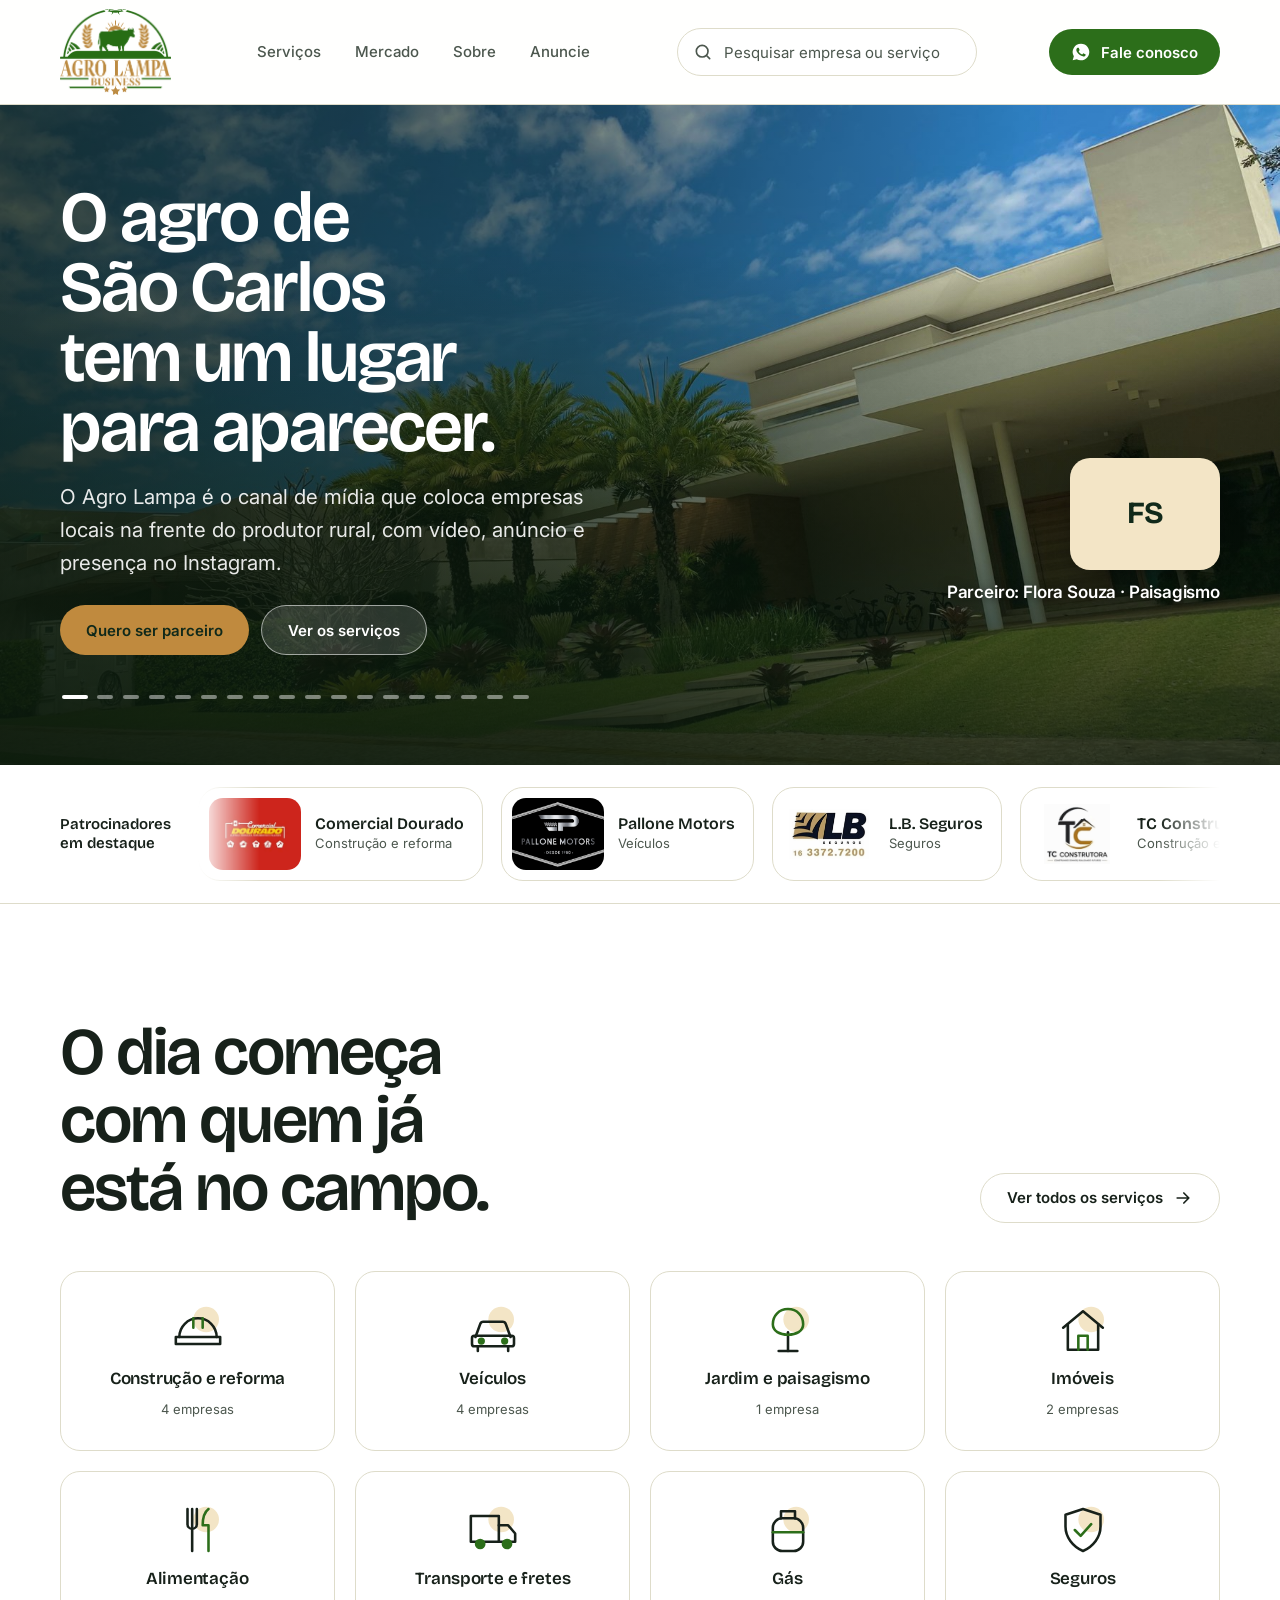
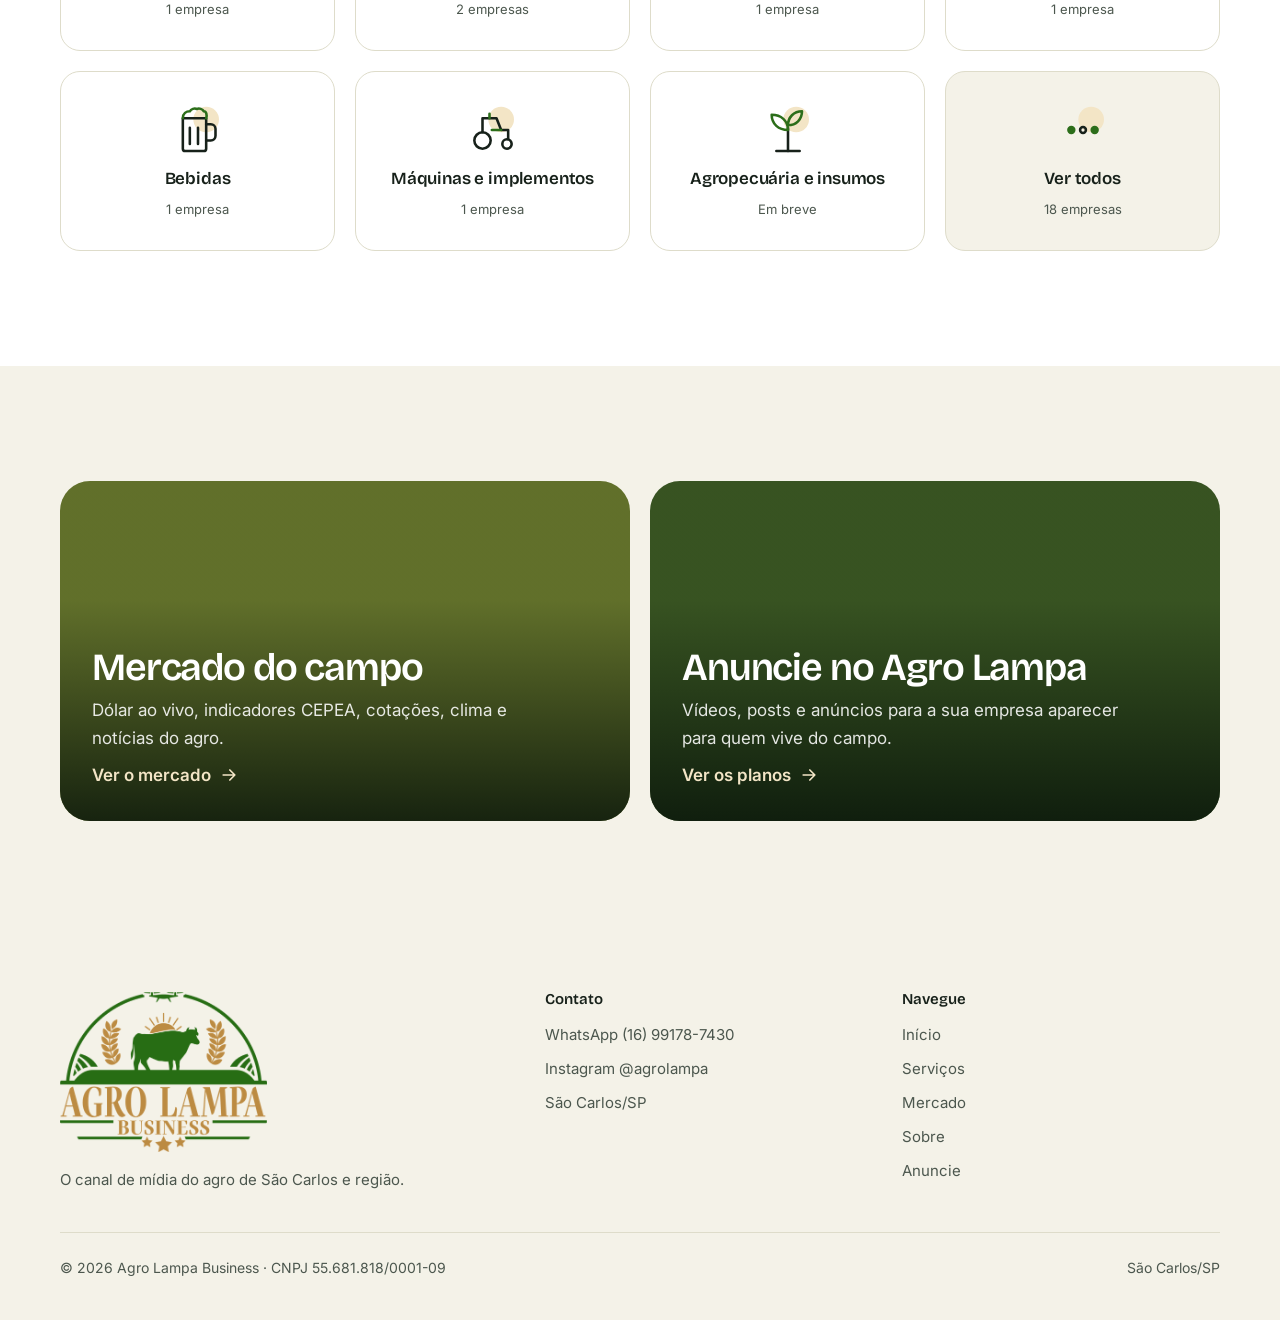
==== commit 1ac3bd91: "Carrossel com todos os 18 parceiros, com e sem logo (iniciais quando não há logo) Co-Authored-By: Cl" ====
--- a/index.html
+++ b/index.html
@@ -50,10 +50,6 @@
 <!-- 1 · ABERTURA (troque as fotos pelas dos parceiros: uma .slide por foto) -->
 <section class="abertura" aria-roledescription="carrossel">
   <div class="slide ativo" data-legenda="Parceiro: Flora Souza · Paisagismo" data-parceiro="flora"><img src="img/parceiros/flora-2.jpg" alt="Jardim de casa projetado pela Flora Souza" onerror="this.remove()"></div>
-  <div class="slide" data-legenda="Parceiro: Comercial Dourado" data-parceiro="dourado"><img src="https://images.unsplash.com/photo-1581783898377-1c85bf937427?fm=jpg&q=80&w=2400&auto=format&fit=crop" alt="Ferramentas de construção" loading="lazy" onerror="this.remove()"></div>
-  <div class="slide" data-legenda="Parceiro: Pallone Motors" data-parceiro="pallone"><img src="https://images.unsplash.com/photo-1761738217531-44a249d1dc87?fm=jpg&q=80&w=2400&auto=format&fit=crop" alt="Carro à venda em showroom" loading="lazy" onerror="this.remove()"></div>
-  <div class="slide" data-legenda="Parceiro: TC Construtora" data-parceiro="tc"><img src="https://images.unsplash.com/photo-1504307651254-35680f356dfd?fm=jpg&q=80&w=2400&auto=format&fit=crop" alt="Obra em construção" loading="lazy" onerror="this.remove()"></div>
-  <div class="slide" data-legenda="Parceiro: Bar do Lampa" data-parceiro="lampa"><img src="https://images.unsplash.com/photo-1535958636474-b021ee887b13?fm=jpg&q=80&w=2400&auto=format&fit=crop" alt="Copos de cerveja gelada" loading="lazy" onerror="this.remove()"></div>
   <div class="wrap">
     <h1 data-fx="palavras">O agro de São Carlos tem um lugar para aparecer.</h1>
     <p data-fx="subir" data-fx-atraso="450">O Agro Lampa é o canal de mídia que coloca empresas locais na frente do produtor rural, com vídeo, anúncio e presença no Instagram.</p>
--- a/estilo.css
+++ b/estilo.css
@@ -572,3 +572,33 @@
 }
 .topo .btn{white-space:nowrap}
 @media (max-width:1120px) and (min-width:921px){.topo .wrap{gap:16px}.menu a{padding-inline:10px}.busca{flex-basis:190px}.topo .btn .icone{display:none}}
+/* v6.0 — topo mais enxuto: logo Agro Lampa menor */
+html{scroll-padding-top:104px}
+.topo .wrap{height:104px}
+.marca img{height:86px}
+.abertura{min-height:min(660px,calc(100svh - 104px))}
+@media (max-width:920px){.topo .wrap{height:84px}.marca img{height:68px}}
+.como-midia,.pp-lado{top:128px}
+/* v6.1 — leitura do título sobre fotos claras */
+.abertura .slide::after{content:"";position:absolute;inset:0;background:linear-gradient(90deg,rgba(9,24,12,.78) 0%,rgba(9,24,12,.55) 45%,rgba(9,24,12,.1) 80%);pointer-events:none}
+@media (max-width:760px){.abertura .slide::after{background:rgba(9,24,12,.42)}}
+/* v6.2 — logos dos cartões menores, alinhados à esquerda com o texto */
+.parceiro .p-logo{width:156px;height:116px;margin:-72px 0 0 32px;border-radius:20px;padding:10px;align-self:flex-start}
+.parceiro .p-logo.cheio{padding:0}
+.destaque-card .p-logo{width:156px;height:116px;padding:10px;border-radius:20px}
+.destaque-card .p-logo.cheio{padding:0}
+.pp-logo{width:clamp(130px,13vw,170px);border-radius:22px;padding:10px}
+.pp-logo.cheio{padding:0}
+@media (max-width:620px){.parceiro .p-logo{width:124px;height:92px;margin:-56px 0 0 20px;border-radius:16px;padding:8px}.parceiro .p-logo.cheio{padding:0}}
+@media (max-width:600px){.pp-logo{width:116px}}
+/* v6.3 — logo dentro da capa, no canto inferior esquerdo */
+.parceiro .p-logo{margin:-140px 0 24px 24px;box-shadow:0 10px 24px -10px rgba(0,0,0,.45)}
+@media (max-width:620px){.parceiro .p-logo{margin:-108px 0 16px 16px}}
+/* v6.4 — logo encostado no canto inferior esquerdo da capa */
+.parceiro .p-logo{margin:-116px 0 0 0;border-radius:0 20px 0 0;box-shadow:none}
+@media (max-width:620px){.parceiro .p-logo{margin:-92px 0 0 0;border-radius:0 16px 0 0}}
+.leg-logo.sigla{background:var(--ouro-claro);color:var(--tinta)}
+.leg-logo.sigla span{font:700 clamp(22px,2.4vw,34px)/1 var(--display);letter-spacing:-.02em}
+@media (max-width:899px){.leg-logo.sigla span{font-size:20px}}
+.leg-logo.sigla span{text-shadow:none}
+@media (max-width:760px){.pontos button{width:15px}.pontos button::before{width:9px}.pontos button[aria-current="true"]{width:24px}.pontos button[aria-current="true"]::before{width:20px}}
